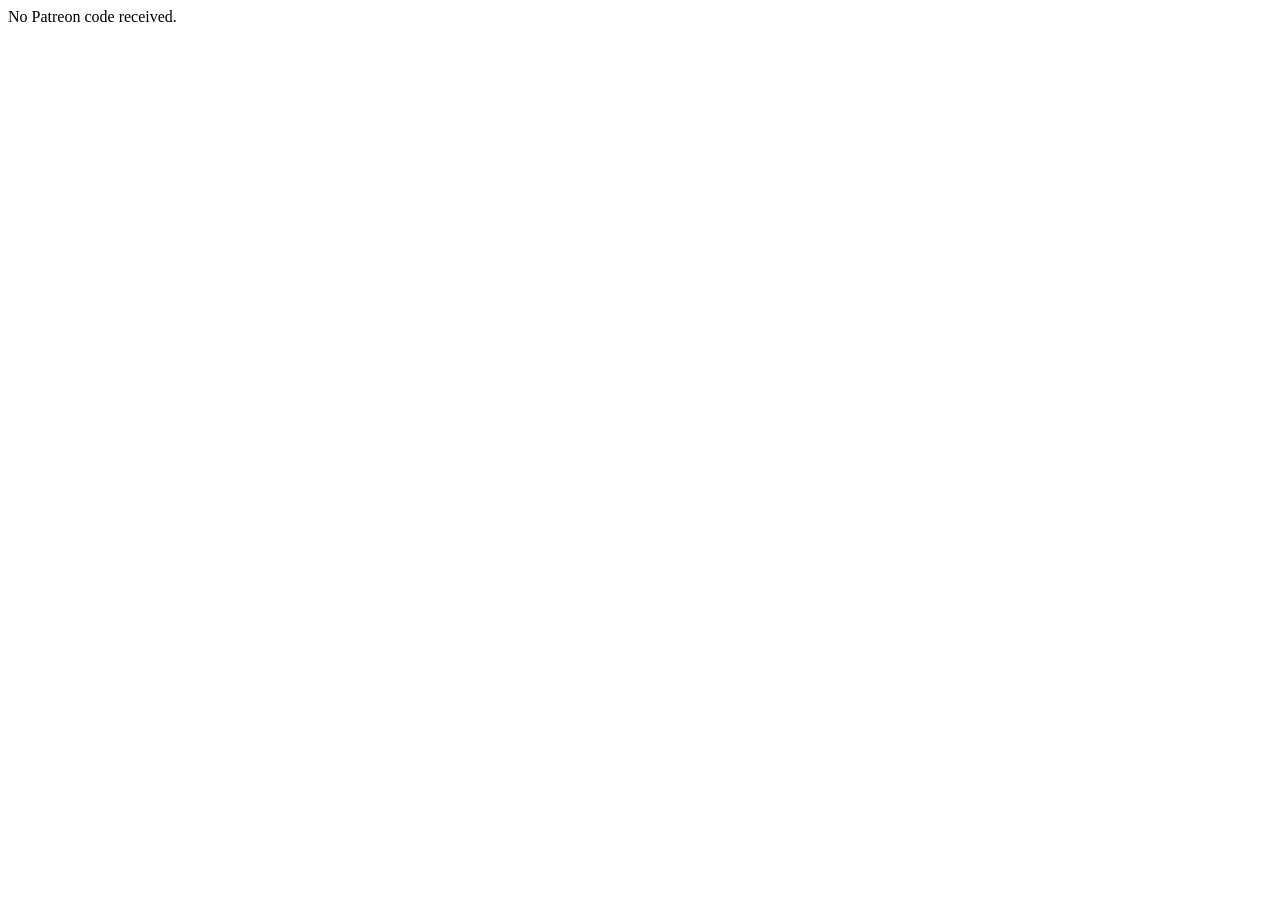
==== index.html @ 253d6fbf "Update index.html" ====
<!DOCTYPE html>
<html>
<head>
  <meta charset="UTF-8">
  <title>Patreon Code</title>
</head>
<body>
  <h2>Patreon Login Successful!</h2>

  <p>Copy the code below and paste it into the app:</p>

  <input type="text" id="patreonCode" style="width: 100%;" readonly>
  <button id="copyButton">Copy to Clipboard</button>

  <script>
    const params = new URLSearchParams(window.location.search);
    const code = params.get("code");

    if (code) {
      const codeInput = document.getElementById("patreonCode");
      codeInput.value = code;

      document.getElementById("copyButton").addEventListener("click", () => {
        navigator.clipboard.writeText(codeInput.value)
          .then(() => alert("Patreon code copied! Paste it in the app."))
          .catch(() => alert("Failed to copy code. Try manually."));
      });

    } else {
      document.body.innerHTML = "No Patreon code received.";
    }
  </script>
</body>
</html>
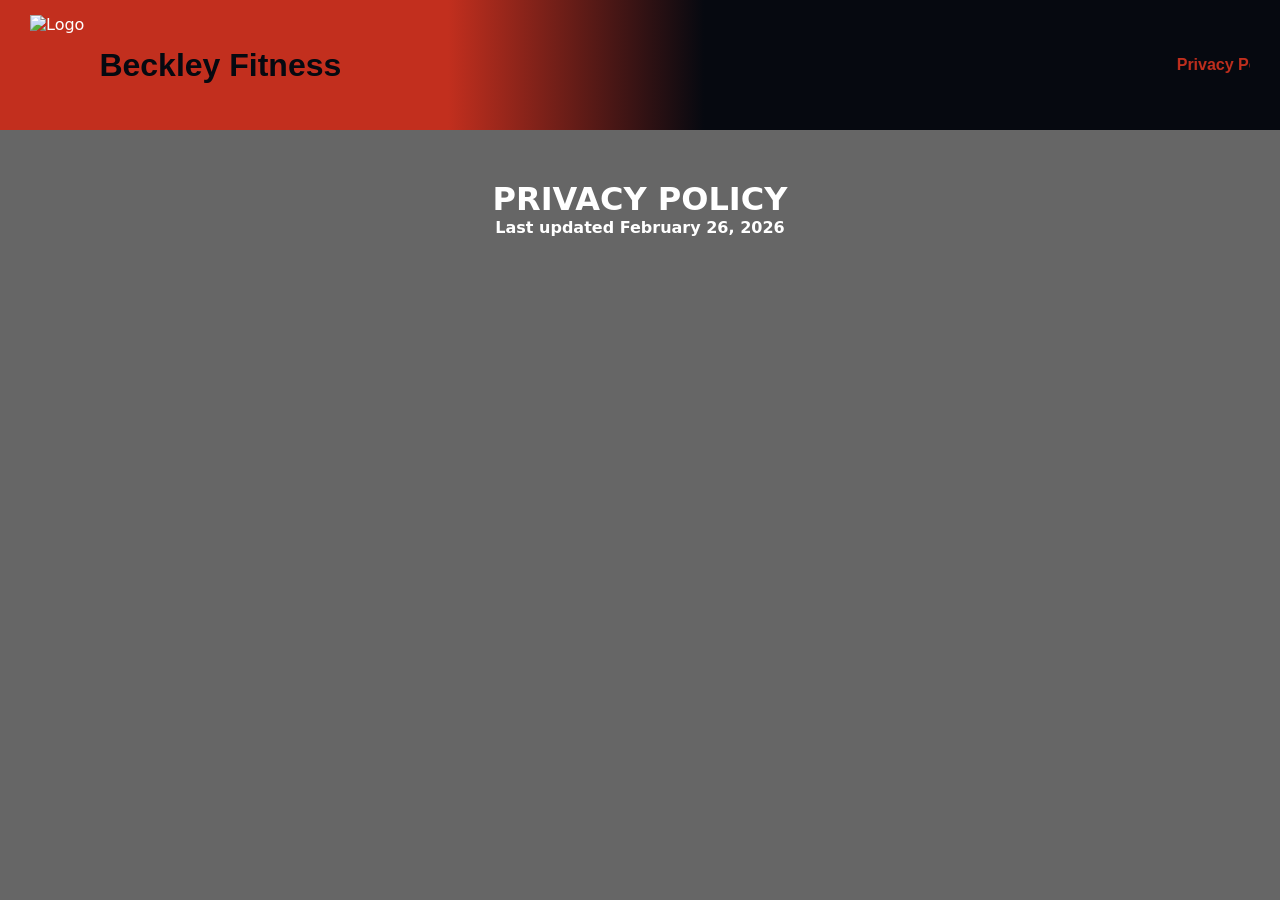
==== commit d72cc7e1: "Create index.html" ====
--- a/index.html
+++ b/index.html
@@ -1,34 +1,119 @@
 <!DOCTYPE html>
-<html>
+<html lang="en">
 <head>
-  <meta charset="UTF-8">
-  <title>Patreon Code</title>
+    <meta charset="UTF-8">
+    <meta name="viewport" content="width=device-width, initial-scale=1.0">
+    <title>Privacy & Safety Policy - Beckley Fitness</title>
+    <link rel="stylesheet" href="../StyleSheets/Styles.css">
 </head>
 <body>
-  <h2>Patreon Login Successful!</h2>
 
-  <p>Copy the code below and paste it into the app:</p>
+    <header class="topbar">
+        <img src="../Images/logo.png" alt="Logo" class="topbar-logo">
+        <div class="title">Beckley Fitness</div>
+        <marquee class="announcements">
+            Privacy Policy and Safety Information
+        </marquee>
+    </header>
 
-  <input type="text" id="patreonCode" style="width: 100%;" readonly>
-  <button id="copyButton">Copy to Clipboard</button>
+    <main class="content">
+        <div class="policy-content" id="policy-content">
+            <style>
+                [data-custom-class='body'], [data-custom-class='body'] * {
+                    background: transparent !important;
+                }
+                [data-custom-class='title'], [data-custom-class='title'] * {
+                    font-family: Arial !important;
+                    font-size: 26px !important;
+                    color: #000000 !important;
+                }
+                [data-custom-class='subtitle'], [data-custom-class='subtitle'] * {
+                    font-family: Arial !important;
+                    color: #595959 !important;
+                    font-size: 14px !important;
+                }
+                [data-custom-class='heading_1'], [data-custom-class='heading_1'] * {
+                    font-family: Arial !important;
+                    font-size: 19px !important;
+                    color: #000000 !important;
+                }
+                [data-custom-class='heading_2'], [data-custom-class='heading_2'] * {
+                    font-family: Arial !important;
+                    font-size: 17px !important;
+                    color: #000000 !important;
+                }
+                [data-custom-class='body_text'], [data-custom-class='body_text'] * {
+                    color: #595959 !important;
+                    font-size: 14px !important;
+                    font-family: Arial !important;
+                }
+                [data-custom-class='link'], [data-custom-class='link'] * {
+                    color: #3030F1 !important;
+                    font-size: 14px !important;
+                    font-family: Arial !important;
+                    word-break: break-word !important;
+                }
+            </style>
 
-  <script>
-    const params = new URLSearchParams(window.location.search);
-    const code = params.get("code");
+            <span style="display: block;margin: 0 auto 3.125rem;width: 11.125rem;height: 2.375rem;background: url(data:image/svg+xml;base64,...) center no-repeat;"></span>
 
-    if (code) {
-      const codeInput = document.getElementById("patreonCode");
-      codeInput.value = code;
+            <div data-custom-class="body">
+                <div>
+                    <strong>
+                        <span style="font-size: 26px;">
+                            <span data-custom-class="title">
+                                <bdt class="block-component"></bdt>
+                                <bdt class="question"><h1>PRIVACY POLICY</h1></bdt>
+                                <bdt class="statement-end-if-in-editor"></bdt>
+                            </span>
+                        </span>
+                    </strong>
+                </div>
 
-      document.getElementById("copyButton").addEventListener("click", () => {
-        navigator.clipboard.writeText(codeInput.value)
-          .then(() => alert("Patreon code copied! Paste it in the app."))
-          .catch(() => alert("Failed to copy code. Try manually."));
-      });
+                <div>
+                    <span style="color: rgb(127, 127, 127);">
+                        <strong>
+                            <span style="font-size: 15px;">
+                                <span data-custom-class="subtitle">
+                                    Last updated <bdt class="question">February 26, 2026</bdt>
+                                </span>
+                            </span>
+                        </strong>
+                    </span>
+                </div>
+            </div>
+        </div>
+    </main>
 
-    } else {
-      document.body.innerHTML = "No Patreon code received.";
-    }
-  </script>
+    <script>
+        const policy = document.getElementById("policy-content");
+
+        if (policy) {
+
+            policy.querySelectorAll("style").forEach(el => el.remove());
+
+            policy.querySelectorAll("span").forEach(el => {
+                const bg = el.getAttribute("style") || "";
+                if (bg.includes("data:image/svg+xml;base64")) {
+                    el.remove();
+                }
+            });
+
+            // Remove all <bdt> tags but keep their contents
+            policy.querySelectorAll("bdt").forEach(el => {
+                el.replaceWith(...el.childNodes);
+            });
+
+            policy.querySelectorAll("[style]").forEach(el => {
+                el.removeAttribute("style");
+            });
+            policy.querySelectorAll("div, span, p, strong, em").forEach(el => {
+                if (!el.textContent.trim() && el.children.length === 0) {
+                    el.remove();
+                }
+            });
+        }
+    </script>
+
 </body>
 </html>
--- a/StyleSheets/Styles.css
+++ b/StyleSheets/Styles.css
@@ -0,0 +1,340 @@
+* {
+  margin: 0;
+  padding: 0;
+  box-sizing: border-box;
+}
+@import url('https://fonts.googleapis.com/css2?family=Oswald:wght@700;900&family=Roboto:wght@400;500;700&display=swap');
+
+body {
+  font-family: 'Roboto', system-ui, sans-serif; 
+  position: relative; 
+  min-height: 100vh;
+  color: #fff;
+  display: flex;
+  flex-direction: column;
+  margin: 0;
+  padding: 0;
+}
+body::before {
+  content: "";
+  position: fixed;
+  top: 0;
+  left: 0;
+  width: 100%;
+  height: 100%;
+  background: url('../Images/gym3.png') no-repeat center center fixed;
+  background-size: cover;
+  z-index: -2;
+}
+body::after {
+  content: "";
+  position: fixed;
+  top: 0;
+  left: 0;
+  width: 100%;
+  height: 100%;
+  background: rgba(0,0,0,0.6); 
+  z-index: -1; 
+}
+
+.topbar {
+  display: flex;
+  justify-content: space-between;
+  align-items: center;
+  padding: 15px 30px;
+  background: linear-gradient(to right, #c22f1e 35%, #060910 55%);
+}
+.topbar-logo {
+  height: 100px;
+  width: auto;
+  margin-right: 15px;
+}
+.topbar .title {
+  font-family: 'Oswald', sans-serif; 
+  font-size: 2rem;
+  font-weight: 900;
+  color: #060910;
+}
+.topbar .announcements {
+  flex: 1;
+  margin-left: 40px;
+  font-weight: 700;
+  color: #c22f1e;
+  font-family: 'Roboto', sans-serif;
+}
+
+.navbar {
+  display: flex;
+  justify-content: center;
+  background: #c22f1e;
+}
+.navbar a {
+  padding: 15px 25px;
+  color: #fff;
+  text-decoration: none;
+  font-weight: 700;
+  font-family: 'Oswald', sans-serif;
+  transition: background 0.2s, color 0.2s;
+}
+.navbar a:hover {
+  background: #e15e32;
+}
+.navbar a.active {
+  background: #e15e32;
+}
+
+.content {
+  flex: 1;
+  max-width: 1400px;
+  margin: 30px auto;
+  padding: 20px;
+  padding-bottom: 120px; 
+  text-align: center;
+}
+.content h2 {
+  margin-bottom: 25px;
+  font-size: 2.2rem;
+  color: #e15e32;
+  font-family: 'Oswald', sans-serif; 
+}
+
+.location-header {
+  text-align: center;
+  font-size: 3rem;
+  font-weight: 900;
+  margin-top: 40px;
+  margin-bottom: 15px;
+  color: #e15e32;
+  font-family: 'Oswald', sans-serif; 
+}
+.locations {
+  display: flex;
+  justify-content: center;
+  gap: 30px;
+  flex-wrap: wrap;
+}
+.location-wrapper {
+  flex: 1 1 45%;
+  max-width: 600px;
+}
+.location-card {
+  position: relative;
+  background: #c22f1e;
+  border-radius: 15px;
+  overflow: hidden;
+  box-shadow: 0 4px 20px rgba(0,0,0,0.4);
+  transition: transform 0.2s, background 0.2s;
+}
+.location-card:hover {
+  transform: translateY(-5px);
+  background: #a72719;
+}
+.location-card img {
+  width: 100%;
+  height: 350px;
+  object-fit: cover;
+  display: block;
+}
+.location-card .button {
+  position: absolute;
+  top: 15px;
+  left: 15px;
+  padding: 8px 15px;
+  background: #e15e32;
+  color: #fff;
+  border-radius: 6px;
+  text-decoration: none;
+  font-weight: 700;
+  font-size: 0.9rem;
+  font-family: 'Oswald', sans-serif; /* button font matches header */
+  transition: background 0.2s;
+}
+.location-card .button:hover {
+  background: #972417;
+}
+.location-card .location-address {
+  font-size: 0.95rem;
+  margin: 10px 0 15px 0;
+  color: #fff;
+  text-align: center;
+  font-family: 'Roboto', sans-serif;
+}
+
+.chatbar {
+  position: fixed;
+  bottom: 0;
+  width: 100%;
+  display: flex;
+  justify-content: center;
+  padding: 12px 30px;
+  background: #1d3049;
+  border-top: 2px solid #e15e32;
+  z-index: 50;
+}
+.chatbar input {
+  flex: 1;
+  padding: 10px 15px;
+  border: none;
+  border-radius: 5px 0 0 5px;
+  font-size: 1rem;
+  font-family: 'Roboto', sans-serif;
+}
+.chatbar button {
+  padding: 10px 18px;
+  border: none;
+  background: #e15e32;
+  color: white;
+  font-weight: bold;
+  border-radius: 0 5px 5px 0;
+  cursor: pointer;
+  font-family: 'Oswald', sans-serif;
+  transition: background 0.2s;
+}
+.chatbar button:hover {
+  background: #b94e36;
+}
+
+.modal {
+  display: none;
+  position: fixed;
+  z-index: 100;
+  left: 0;
+  top: 0;
+  width: 100%;
+  height: 100%;
+  overflow: auto;
+  background-color: rgba(0,0,0,0.8);
+}
+.modal-content {
+  background-color: #060910;
+  margin: 10% auto;
+  padding: 20px;
+  border-radius: 15px;
+  width: 80%;
+  max-width: 700px;
+  color: #fff;
+}
+.modal-content h3 {
+  color: #e15e32;
+  font-family: 'Oswald', sans-serif;
+}
+
+.close {
+  color: #ff0000;
+  float: right;
+  font-size: 1.5rem;
+  cursor: pointer;
+}
+
+.locations-strip {
+  background-color: #0a0a0a;
+  padding: 10px 200px 20px 200px; 
+  margin-top: -10px; 
+}
+
+.contact-box {
+  max-width: 800px;
+  margin: 40px auto;
+  padding: 30px 40px;
+  background-color: rgba(10,10,10,0.9);
+  border-radius: 15px;
+  box-shadow: 0 4px 20px rgba(0,0,0,0.5);
+  text-align: left;
+  font-family: 'Roboto', sans-serif;
+  color: #fff;
+}
+.contact-box h2 {
+  font-family: 'Oswald', sans-serif;
+  font-size: 2rem;
+  margin-bottom: 25px;
+  color: #e15e32;
+  text-align: center;
+}
+.contact-box .form-group {
+  display: flex;
+  flex-direction: column;
+  margin-bottom: 15px;
+}
+.contact-box label {
+  font-weight: 700;
+  margin-bottom: 5px;
+  font-family: 'Oswald', sans-serif;
+}
+.contact-box .required {
+  color: #e03333;
+}
+.contact-box input {
+  padding: 10px 15px;
+  border: none;
+  border-radius: 6px;
+  font-size: 1rem;
+  font-family: 'Roboto', sans-serif;
+  background-color: #1d3049;
+  color: #fff;
+}
+.contact-box input:focus {
+  outline: 2px solid #e15e32;
+}
+.contact-box button {
+  margin-top: 10px;
+  padding: 12px 25px;
+  background-color: #e15e32;
+  color: #fff;
+  font-family: 'Oswald', sans-serif;
+  font-weight: 700;
+  border: none;
+  border-radius: 8px;
+  cursor: pointer;
+  transition: background 0.2s;
+}
+.contact-box button:hover {
+  background-color: #b94e36;
+}
+.policy-box {
+  max-width: 950px;
+  margin: 20px auto;
+  padding: 35px 45px;
+  background-color: rgba(10, 10, 10, 0.9);
+  border-radius: 15px;
+  box-shadow: 0 4px 20px rgba(0,0,0,0.5);
+  text-align: left;
+  font-family: 'Roboto', sans-serif;
+  color: #fff;
+}
+
+.policy-box h1 {
+  font-family: 'Oswald', sans-serif;
+  font-size: 2.5rem;
+  margin-bottom: 10px;
+  color: #e15e32;
+  text-align: center;
+}
+
+.policy-box h2 {
+  font-family: 'Oswald', sans-serif;
+  font-size: 1.6rem;
+  margin-top: 28px;
+  margin-bottom: 12px;
+  color: #e15e32;
+}
+
+.policy-box p {
+  font-size: 1rem;
+  line-height: 1.7;
+  margin-bottom: 14px;
+}
+
+.policy-box ul {
+  margin: 10px 0 20px 25px;
+}
+
+.policy-box li {
+  margin-bottom: 10px;
+  line-height: 1.6;
+}
+
+.effective-date {
+  text-align: center;
+  margin-bottom: 25px;
+  color: #ddd;
+}
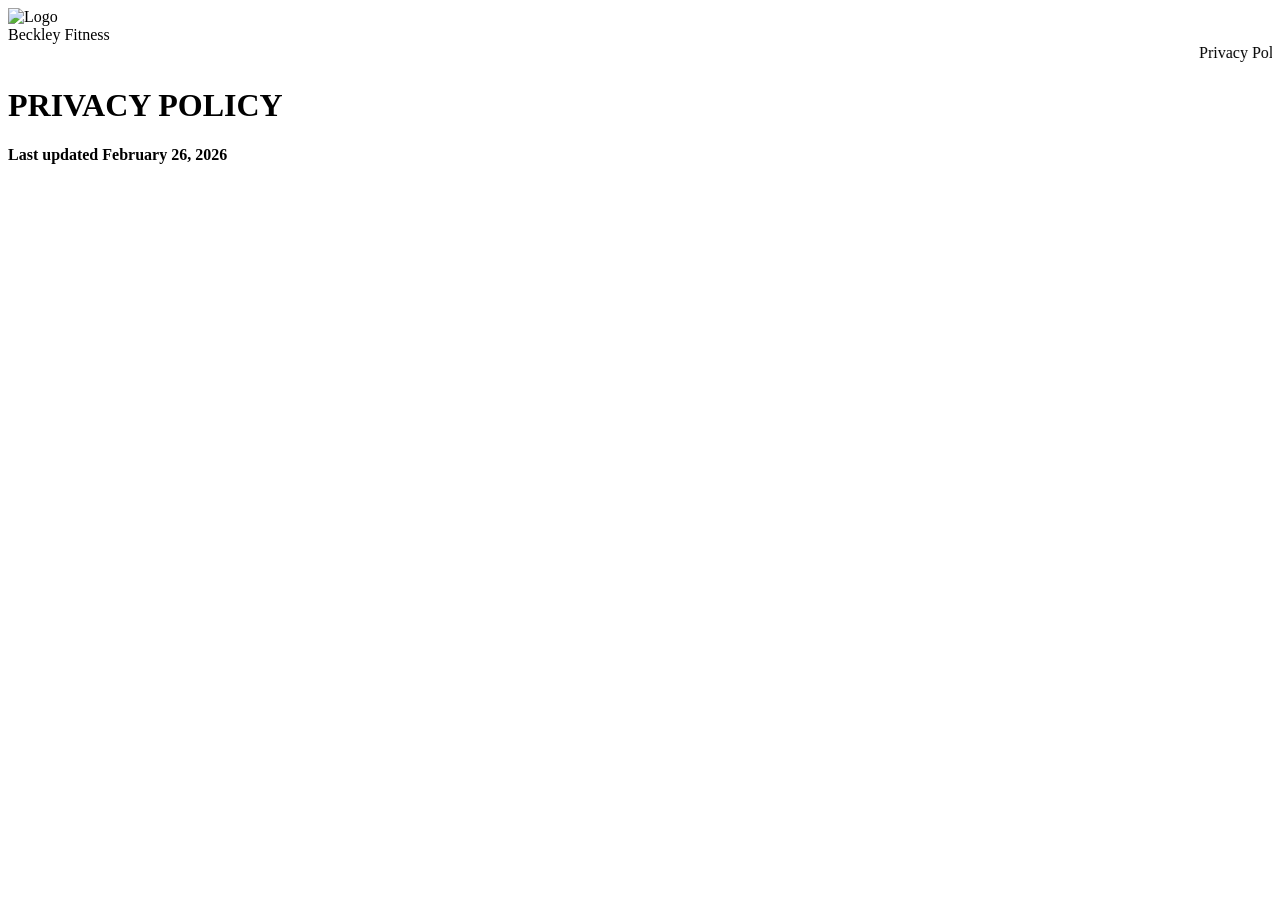
==== commit 3ccd9e3e: "Update index.html" ====
--- a/index.html
+++ b/index.html
@@ -4,7 +4,7 @@
     <meta charset="UTF-8">
     <meta name="viewport" content="width=device-width, initial-scale=1.0">
     <title>Privacy & Safety Policy - Beckley Fitness</title>
-    <link rel="stylesheet" href="../StyleSheets/Styles.css">
+    <link rel="stylesheet" href="..Styles.css">
 </head>
 <body>
 
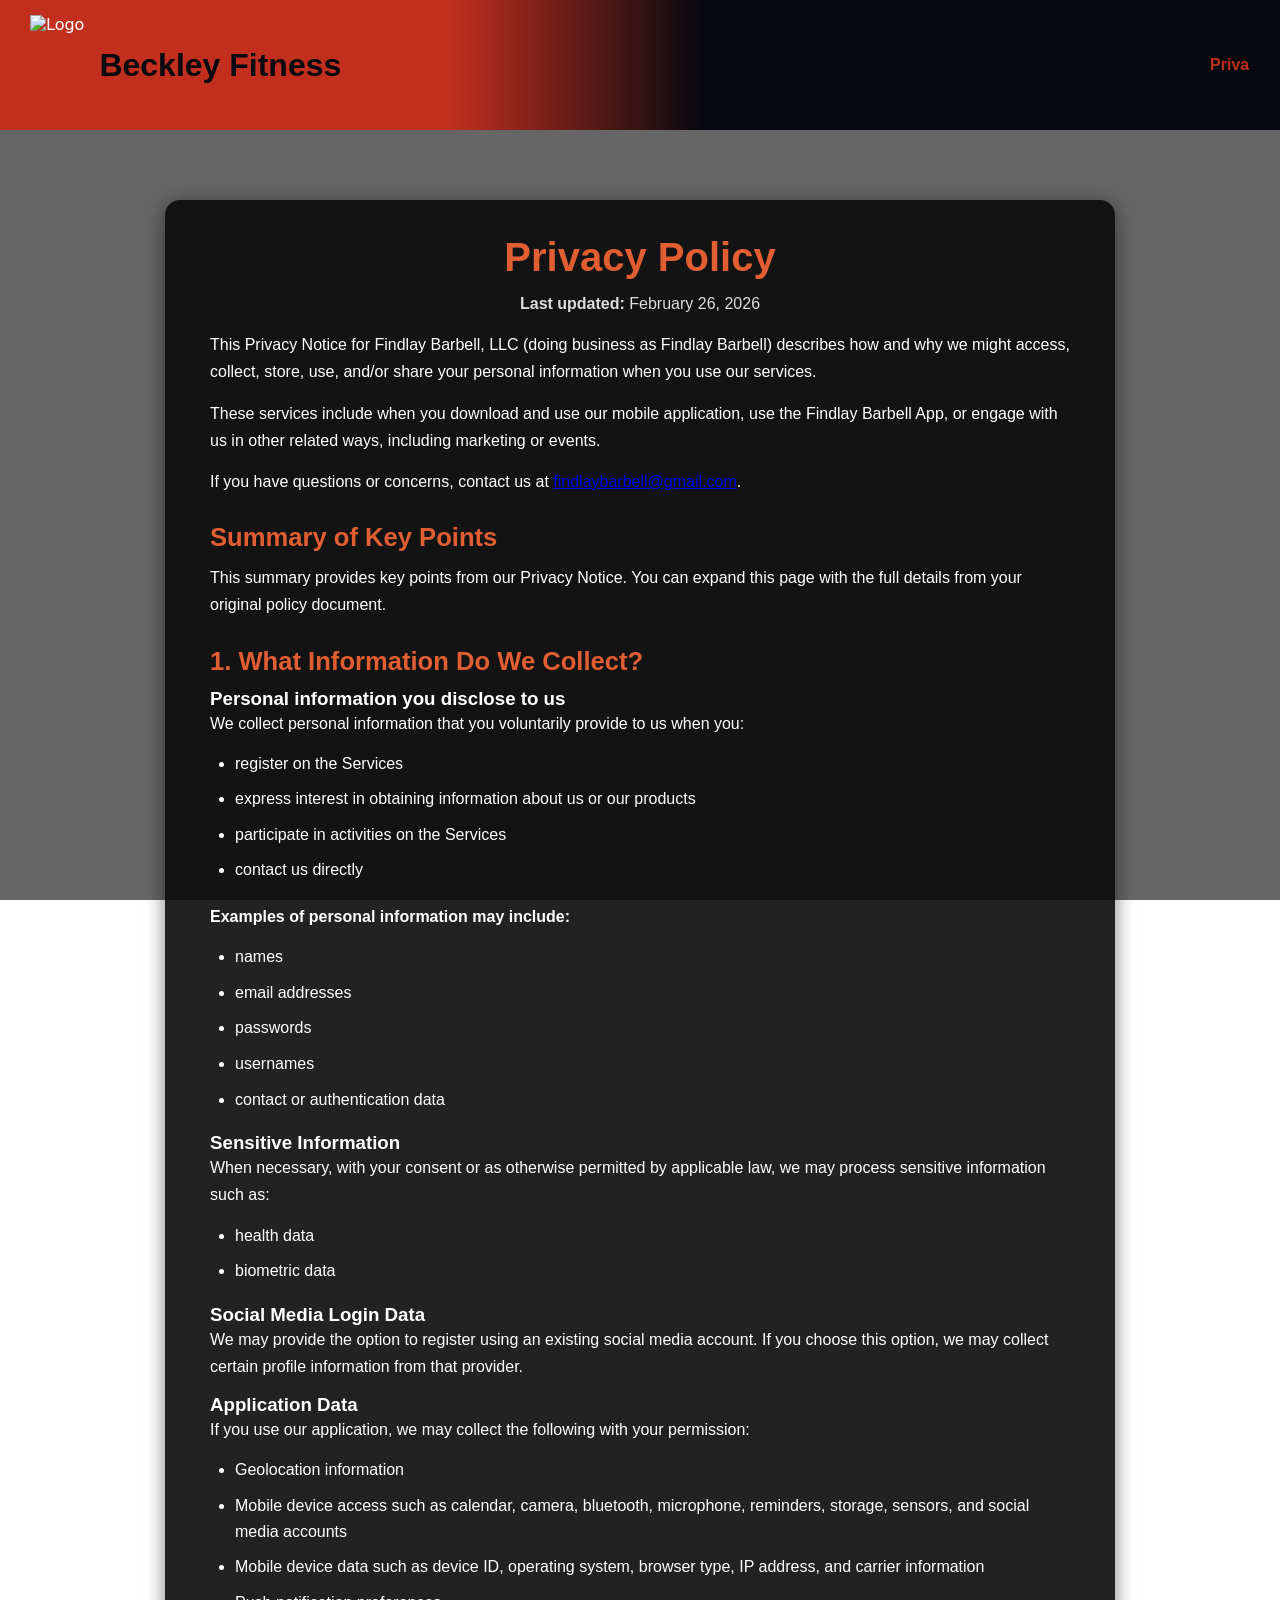
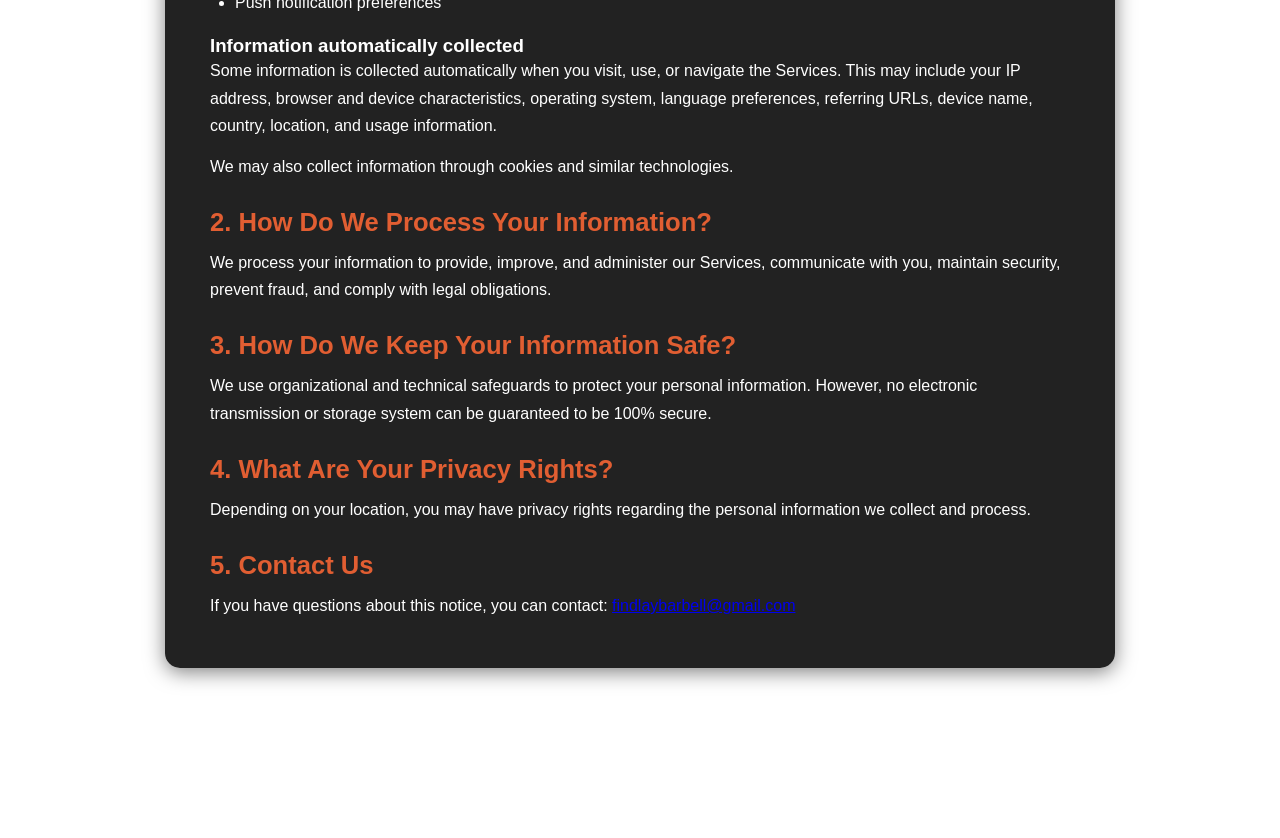
==== commit 9a96b83f: "dddd" ====
--- a/index.html
+++ b/index.html
@@ -3,8 +3,8 @@
 <head>
     <meta charset="UTF-8">
     <meta name="viewport" content="width=device-width, initial-scale=1.0">
-    <title>Privacy & Safety Policy - Beckley Fitness</title>
-    <link rel="stylesheet" href="..Styles.css">
+    <title>Privacy Policy - Beckley Fitness</title>
+    <link rel="stylesheet" href="../StyleSheets/Styles.css">
 </head>
 <body>
 
@@ -17,103 +17,114 @@
     </header>
 
     <main class="content">
-        <div class="policy-content" id="policy-content">
-            <style>
-                [data-custom-class='body'], [data-custom-class='body'] * {
-                    background: transparent !important;
-                }
-                [data-custom-class='title'], [data-custom-class='title'] * {
-                    font-family: Arial !important;
-                    font-size: 26px !important;
-                    color: #000000 !important;
-                }
-                [data-custom-class='subtitle'], [data-custom-class='subtitle'] * {
-                    font-family: Arial !important;
-                    color: #595959 !important;
-                    font-size: 14px !important;
-                }
-                [data-custom-class='heading_1'], [data-custom-class='heading_1'] * {
-                    font-family: Arial !important;
-                    font-size: 19px !important;
-                    color: #000000 !important;
-                }
-                [data-custom-class='heading_2'], [data-custom-class='heading_2'] * {
-                    font-family: Arial !important;
-                    font-size: 17px !important;
-                    color: #000000 !important;
-                }
-                [data-custom-class='body_text'], [data-custom-class='body_text'] * {
-                    color: #595959 !important;
-                    font-size: 14px !important;
-                    font-family: Arial !important;
-                }
-                [data-custom-class='link'], [data-custom-class='link'] * {
-                    color: #3030F1 !important;
-                    font-size: 14px !important;
-                    font-family: Arial !important;
-                    word-break: break-word !important;
-                }
-            </style>
+        <div class="policy-box">
+            <h1>Privacy Policy</h1>
+            <p class="effective-date"><strong>Last updated:</strong> February 26, 2026</p>
 
-            <span style="display: block;margin: 0 auto 3.125rem;width: 11.125rem;height: 2.375rem;background: url(data:image/svg+xml;base64,...) center no-repeat;"></span>
+            <p>
+                This Privacy Notice for Findlay Barbell, LLC (doing business as Findlay Barbell)
+                describes how and why we might access, collect, store, use, and/or share your
+                personal information when you use our services.
+            </p>
 
-            <div data-custom-class="body">
-                <div>
-                    <strong>
-                        <span style="font-size: 26px;">
-                            <span data-custom-class="title">
-                                <bdt class="block-component"></bdt>
-                                <bdt class="question"><h1>PRIVACY POLICY</h1></bdt>
-                                <bdt class="statement-end-if-in-editor"></bdt>
-                            </span>
-                        </span>
-                    </strong>
-                </div>
+            <p>
+                These services include when you download and use our mobile application,
+                use the Findlay Barbell App, or engage with us in other related ways,
+                including marketing or events.
+            </p>
 
-                <div>
-                    <span style="color: rgb(127, 127, 127);">
-                        <strong>
-                            <span style="font-size: 15px;">
-                                <span data-custom-class="subtitle">
-                                    Last updated <bdt class="question">February 26, 2026</bdt>
-                                </span>
-                            </span>
-                        </strong>
-                    </span>
-                </div>
-            </div>
+            <p>
+                If you have questions or concerns, contact us at
+                <a href="mailto:findlaybarbell@gmail.com">findlaybarbell@gmail.com</a>.
+            </p>
+
+            <h2>Summary of Key Points</h2>
+            <p>
+                This summary provides key points from our Privacy Notice. You can expand this page
+                with the full details from your original policy document.
+            </p>
+
+            <h2>1. What Information Do We Collect?</h2>
+            <h3>Personal information you disclose to us</h3>
+            <p>We collect personal information that you voluntarily provide to us when you:</p>
+            <ul>
+                <li>register on the Services</li>
+                <li>express interest in obtaining information about us or our products</li>
+                <li>participate in activities on the Services</li>
+                <li>contact us directly</li>
+            </ul>
+
+            <p><strong>Examples of personal information may include:</strong></p>
+            <ul>
+                <li>names</li>
+                <li>email addresses</li>
+                <li>passwords</li>
+                <li>usernames</li>
+                <li>contact or authentication data</li>
+            </ul>
+
+            <h3>Sensitive Information</h3>
+            <p>
+                When necessary, with your consent or as otherwise permitted by applicable law,
+                we may process sensitive information such as:
+            </p>
+            <ul>
+                <li>health data</li>
+                <li>biometric data</li>
+            </ul>
+
+            <h3>Social Media Login Data</h3>
+            <p>
+                We may provide the option to register using an existing social media account.
+                If you choose this option, we may collect certain profile information from
+                that provider.
+            </p>
+
+            <h3>Application Data</h3>
+            <p>If you use our application, we may collect the following with your permission:</p>
+            <ul>
+                <li>Geolocation information</li>
+                <li>Mobile device access such as calendar, camera, bluetooth, microphone, reminders, storage, sensors, and social media accounts</li>
+                <li>Mobile device data such as device ID, operating system, browser type, IP address, and carrier information</li>
+                <li>Push notification preferences</li>
+            </ul>
+
+            <h3>Information automatically collected</h3>
+            <p>
+                Some information is collected automatically when you visit, use, or navigate the Services.
+                This may include your IP address, browser and device characteristics, operating system,
+                language preferences, referring URLs, device name, country, location, and usage information.
+            </p>
+
+            <p>
+                We may also collect information through cookies and similar technologies.
+            </p>
+
+            <h2>2. How Do We Process Your Information?</h2>
+            <p>
+                We process your information to provide, improve, and administer our Services,
+                communicate with you, maintain security, prevent fraud, and comply with legal obligations.
+            </p>
+
+            <h2>3. How Do We Keep Your Information Safe?</h2>
+            <p>
+                We use organizational and technical safeguards to protect your personal information.
+                However, no electronic transmission or storage system can be guaranteed to be 100% secure.
+            </p>
+
+            <h2>4. What Are Your Privacy Rights?</h2>
+            <p>
+                Depending on your location, you may have privacy rights regarding the personal
+                information we collect and process.
+            </p>
+
+            <h2>5. Contact Us</h2>
+            <p>
+                If you have questions about this notice, you can contact:
+                <a href="mailto:findlaybarbell@gmail.com">findlaybarbell@gmail.com</a>
+            </p>
         </div>
     </main>
 
-    <script>
-        const policy = document.getElementById("policy-content");
-
-        if (policy) {
-
-            policy.querySelectorAll("style").forEach(el => el.remove());
-
-            policy.querySelectorAll("span").forEach(el => {
-                const bg = el.getAttribute("style") || "";
-                if (bg.includes("data:image/svg+xml;base64")) {
-                    el.remove();
-                }
-            });
-
-            // Remove all <bdt> tags but keep their contents
-            policy.querySelectorAll("bdt").forEach(el => {
-                el.replaceWith(...el.childNodes);
-            });
-
-            policy.querySelectorAll("[style]").forEach(el => {
-                el.removeAttribute("style");
-            });
-            policy.querySelectorAll("div, span, p, strong, em").forEach(el => {
-                if (!el.textContent.trim() && el.children.length === 0) {
-                    el.remove();
-                }
-            });
-        }
-    </script>
-
 </body>
-</html>
+</html>
--- a/StyleSheets/Styles.css
+++ b/StyleSheets/Styles.css
@@ -0,0 +1,340 @@
+* {
+  margin: 0;
+  padding: 0;
+  box-sizing: border-box;
+}
+@import url('https://fonts.googleapis.com/css2?family=Oswald:wght@700;900&family=Roboto:wght@400;500;700&display=swap');
+
+body {
+  font-family: 'Roboto', system-ui, sans-serif; 
+  position: relative; 
+  min-height: 100vh;
+  color: #fff;
+  display: flex;
+  flex-direction: column;
+  margin: 0;
+  padding: 0;
+}
+body::before {
+  content: "";
+  position: fixed;
+  top: 0;
+  left: 0;
+  width: 100%;
+  height: 100%;
+  background: url('../Images/gym3.png') no-repeat center center fixed;
+  background-size: cover;
+  z-index: -2;
+}
+body::after {
+  content: "";
+  position: fixed;
+  top: 0;
+  left: 0;
+  width: 100%;
+  height: 100%;
+  background: rgba(0,0,0,0.6); 
+  z-index: -1; 
+}
+
+.topbar {
+  display: flex;
+  justify-content: space-between;
+  align-items: center;
+  padding: 15px 30px;
+  background: linear-gradient(to right, #c22f1e 35%, #060910 55%);
+}
+.topbar-logo {
+  height: 100px;
+  width: auto;
+  margin-right: 15px;
+}
+.topbar .title {
+  font-family: 'Oswald', sans-serif; 
+  font-size: 2rem;
+  font-weight: 900;
+  color: #060910;
+}
+.topbar .announcements {
+  flex: 1;
+  margin-left: 40px;
+  font-weight: 700;
+  color: #c22f1e;
+  font-family: 'Roboto', sans-serif;
+}
+
+.navbar {
+  display: flex;
+  justify-content: center;
+  background: #c22f1e;
+}
+.navbar a {
+  padding: 15px 25px;
+  color: #fff;
+  text-decoration: none;
+  font-weight: 700;
+  font-family: 'Oswald', sans-serif;
+  transition: background 0.2s, color 0.2s;
+}
+.navbar a:hover {
+  background: #e15e32;
+}
+.navbar a.active {
+  background: #e15e32;
+}
+
+.content {
+  flex: 1;
+  max-width: 1400px;
+  margin: 30px auto;
+  padding: 20px;
+  padding-bottom: 120px; 
+  text-align: center;
+}
+.content h2 {
+  margin-bottom: 25px;
+  font-size: 2.2rem;
+  color: #e15e32;
+  font-family: 'Oswald', sans-serif; 
+}
+
+.location-header {
+  text-align: center;
+  font-size: 3rem;
+  font-weight: 900;
+  margin-top: 40px;
+  margin-bottom: 15px;
+  color: #e15e32;
+  font-family: 'Oswald', sans-serif; 
+}
+.locations {
+  display: flex;
+  justify-content: center;
+  gap: 30px;
+  flex-wrap: wrap;
+}
+.location-wrapper {
+  flex: 1 1 45%;
+  max-width: 600px;
+}
+.location-card {
+  position: relative;
+  background: #c22f1e;
+  border-radius: 15px;
+  overflow: hidden;
+  box-shadow: 0 4px 20px rgba(0,0,0,0.4);
+  transition: transform 0.2s, background 0.2s;
+}
+.location-card:hover {
+  transform: translateY(-5px);
+  background: #a72719;
+}
+.location-card img {
+  width: 100%;
+  height: 350px;
+  object-fit: cover;
+  display: block;
+}
+.location-card .button {
+  position: absolute;
+  top: 15px;
+  left: 15px;
+  padding: 8px 15px;
+  background: #e15e32;
+  color: #fff;
+  border-radius: 6px;
+  text-decoration: none;
+  font-weight: 700;
+  font-size: 0.9rem;
+  font-family: 'Oswald', sans-serif; /* button font matches header */
+  transition: background 0.2s;
+}
+.location-card .button:hover {
+  background: #972417;
+}
+.location-card .location-address {
+  font-size: 0.95rem;
+  margin: 10px 0 15px 0;
+  color: #fff;
+  text-align: center;
+  font-family: 'Roboto', sans-serif;
+}
+
+.chatbar {
+  position: fixed;
+  bottom: 0;
+  width: 100%;
+  display: flex;
+  justify-content: center;
+  padding: 12px 30px;
+  background: #1d3049;
+  border-top: 2px solid #e15e32;
+  z-index: 50;
+}
+.chatbar input {
+  flex: 1;
+  padding: 10px 15px;
+  border: none;
+  border-radius: 5px 0 0 5px;
+  font-size: 1rem;
+  font-family: 'Roboto', sans-serif;
+}
+.chatbar button {
+  padding: 10px 18px;
+  border: none;
+  background: #e15e32;
+  color: white;
+  font-weight: bold;
+  border-radius: 0 5px 5px 0;
+  cursor: pointer;
+  font-family: 'Oswald', sans-serif;
+  transition: background 0.2s;
+}
+.chatbar button:hover {
+  background: #b94e36;
+}
+
+.modal {
+  display: none;
+  position: fixed;
+  z-index: 100;
+  left: 0;
+  top: 0;
+  width: 100%;
+  height: 100%;
+  overflow: auto;
+  background-color: rgba(0,0,0,0.8);
+}
+.modal-content {
+  background-color: #060910;
+  margin: 10% auto;
+  padding: 20px;
+  border-radius: 15px;
+  width: 80%;
+  max-width: 700px;
+  color: #fff;
+}
+.modal-content h3 {
+  color: #e15e32;
+  font-family: 'Oswald', sans-serif;
+}
+
+.close {
+  color: #ff0000;
+  float: right;
+  font-size: 1.5rem;
+  cursor: pointer;
+}
+
+.locations-strip {
+  background-color: #0a0a0a;
+  padding: 10px 200px 20px 200px; 
+  margin-top: -10px; 
+}
+
+.contact-box {
+  max-width: 800px;
+  margin: 40px auto;
+  padding: 30px 40px;
+  background-color: rgba(10,10,10,0.9);
+  border-radius: 15px;
+  box-shadow: 0 4px 20px rgba(0,0,0,0.5);
+  text-align: left;
+  font-family: 'Roboto', sans-serif;
+  color: #fff;
+}
+.contact-box h2 {
+  font-family: 'Oswald', sans-serif;
+  font-size: 2rem;
+  margin-bottom: 25px;
+  color: #e15e32;
+  text-align: center;
+}
+.contact-box .form-group {
+  display: flex;
+  flex-direction: column;
+  margin-bottom: 15px;
+}
+.contact-box label {
+  font-weight: 700;
+  margin-bottom: 5px;
+  font-family: 'Oswald', sans-serif;
+}
+.contact-box .required {
+  color: #e03333;
+}
+.contact-box input {
+  padding: 10px 15px;
+  border: none;
+  border-radius: 6px;
+  font-size: 1rem;
+  font-family: 'Roboto', sans-serif;
+  background-color: #1d3049;
+  color: #fff;
+}
+.contact-box input:focus {
+  outline: 2px solid #e15e32;
+}
+.contact-box button {
+  margin-top: 10px;
+  padding: 12px 25px;
+  background-color: #e15e32;
+  color: #fff;
+  font-family: 'Oswald', sans-serif;
+  font-weight: 700;
+  border: none;
+  border-radius: 8px;
+  cursor: pointer;
+  transition: background 0.2s;
+}
+.contact-box button:hover {
+  background-color: #b94e36;
+}
+.policy-box {
+  max-width: 950px;
+  margin: 20px auto;
+  padding: 35px 45px;
+  background-color: rgba(10, 10, 10, 0.9);
+  border-radius: 15px;
+  box-shadow: 0 4px 20px rgba(0,0,0,0.5);
+  text-align: left;
+  font-family: 'Roboto', sans-serif;
+  color: #fff;
+}
+
+.policy-box h1 {
+  font-family: 'Oswald', sans-serif;
+  font-size: 2.5rem;
+  margin-bottom: 10px;
+  color: #e15e32;
+  text-align: center;
+}
+
+.policy-box h2 {
+  font-family: 'Oswald', sans-serif;
+  font-size: 1.6rem;
+  margin-top: 28px;
+  margin-bottom: 12px;
+  color: #e15e32;
+}
+
+.policy-box p {
+  font-size: 1rem;
+  line-height: 1.7;
+  margin-bottom: 14px;
+}
+
+.policy-box ul {
+  margin: 10px 0 20px 25px;
+}
+
+.policy-box li {
+  margin-bottom: 10px;
+  line-height: 1.6;
+}
+
+.effective-date {
+  text-align: center;
+  margin-bottom: 25px;
+  color: #ddd;
+}
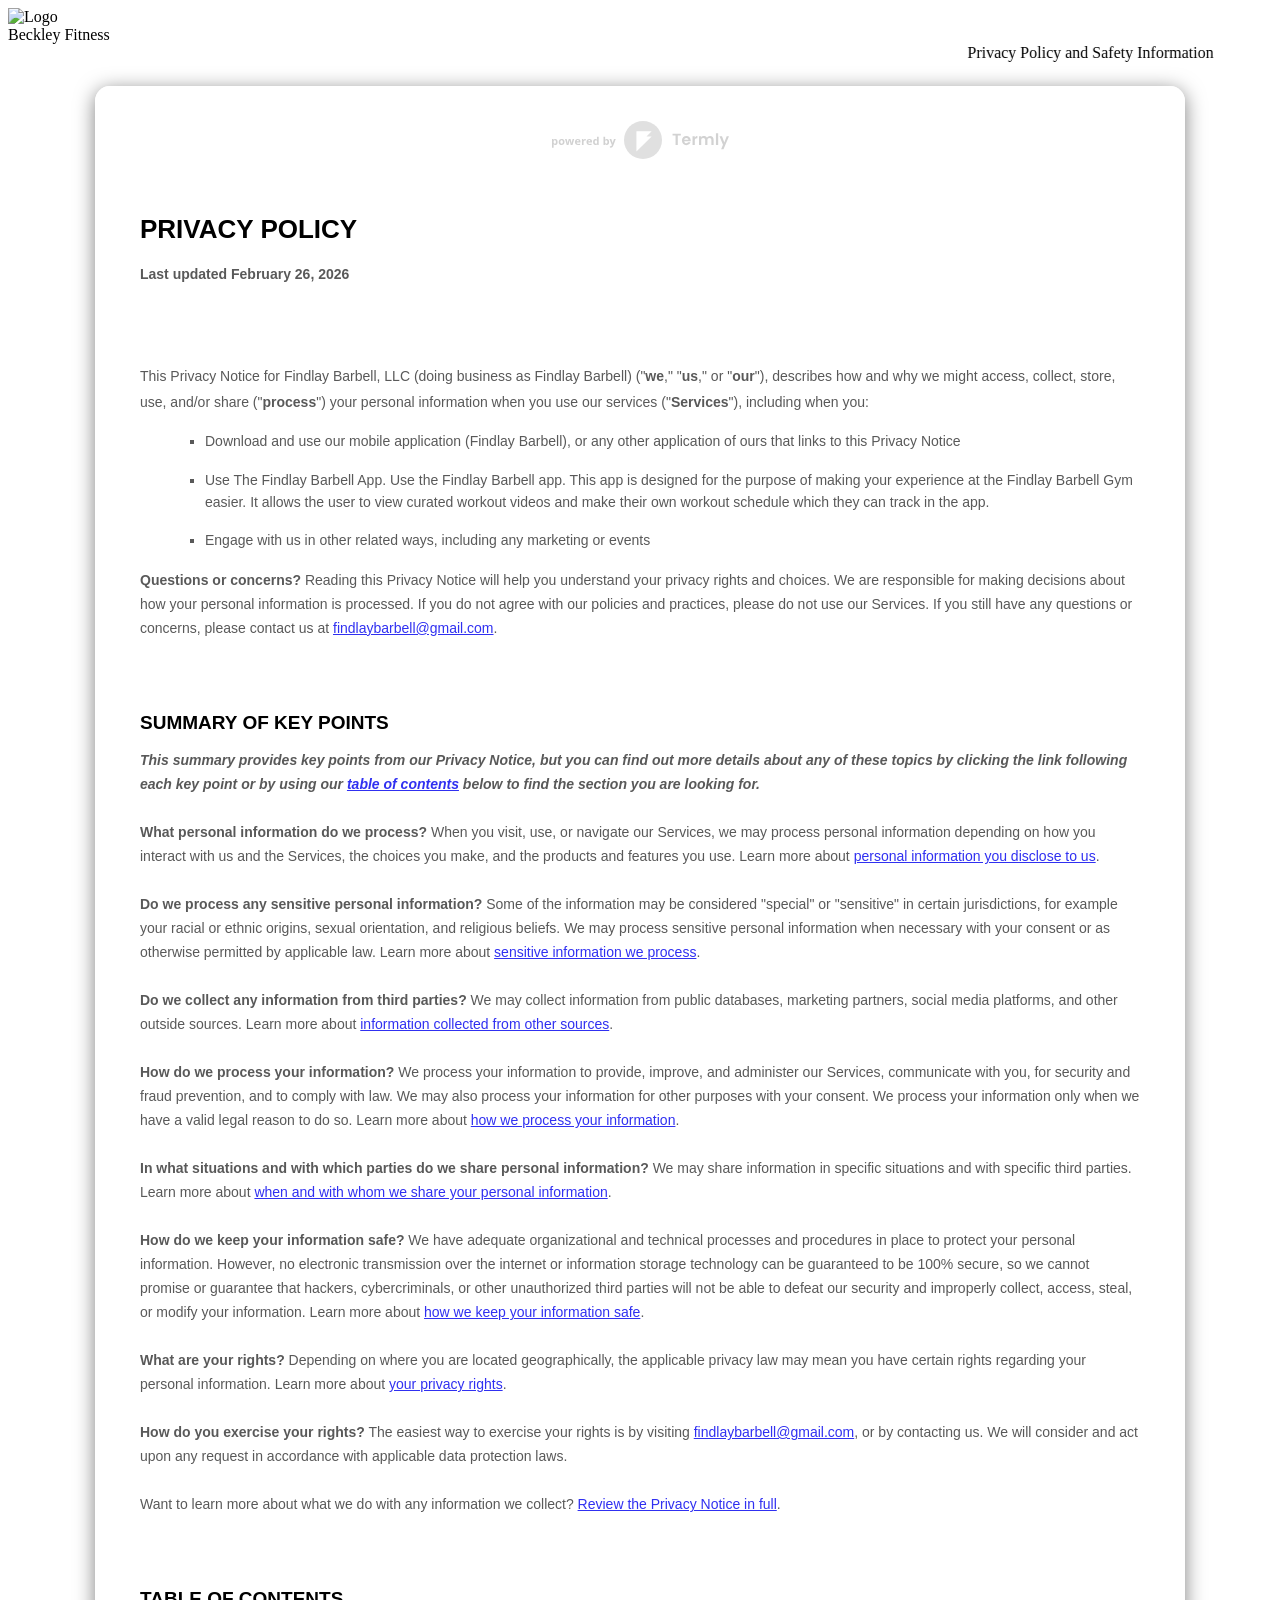
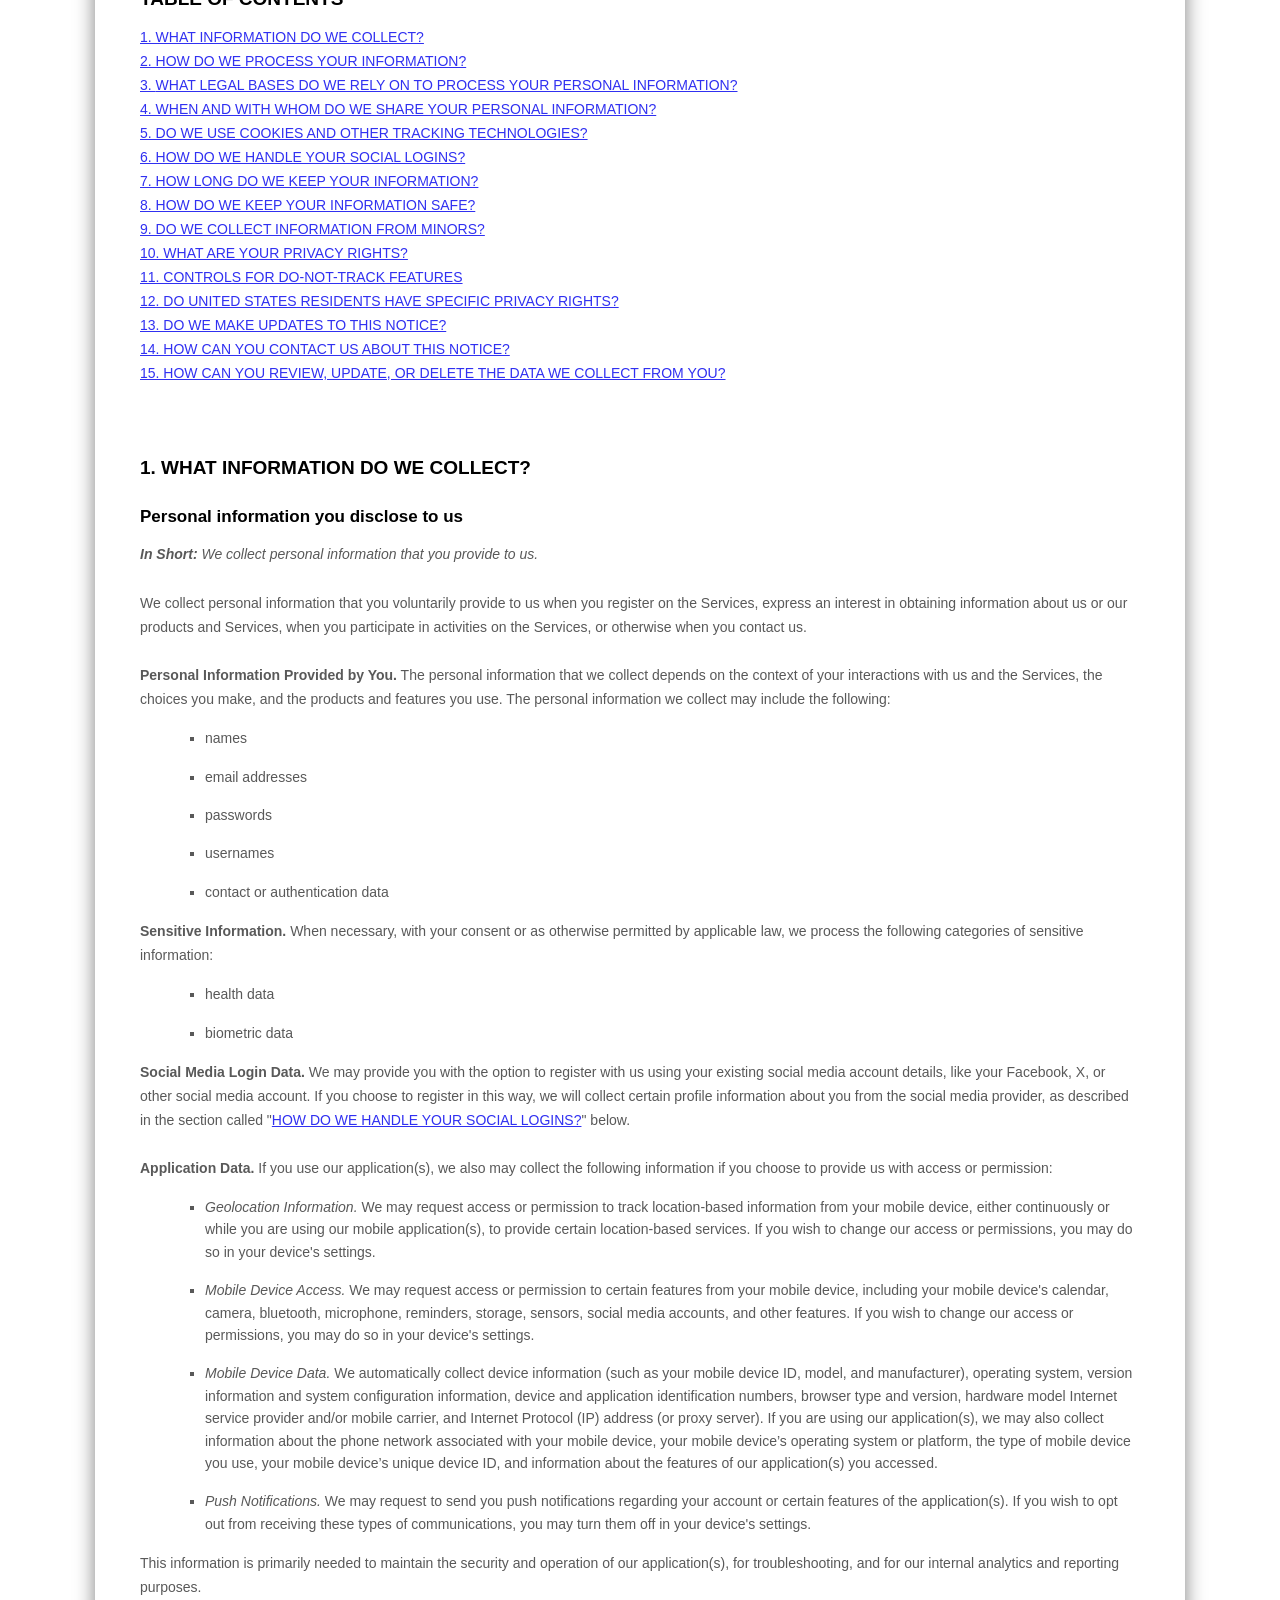
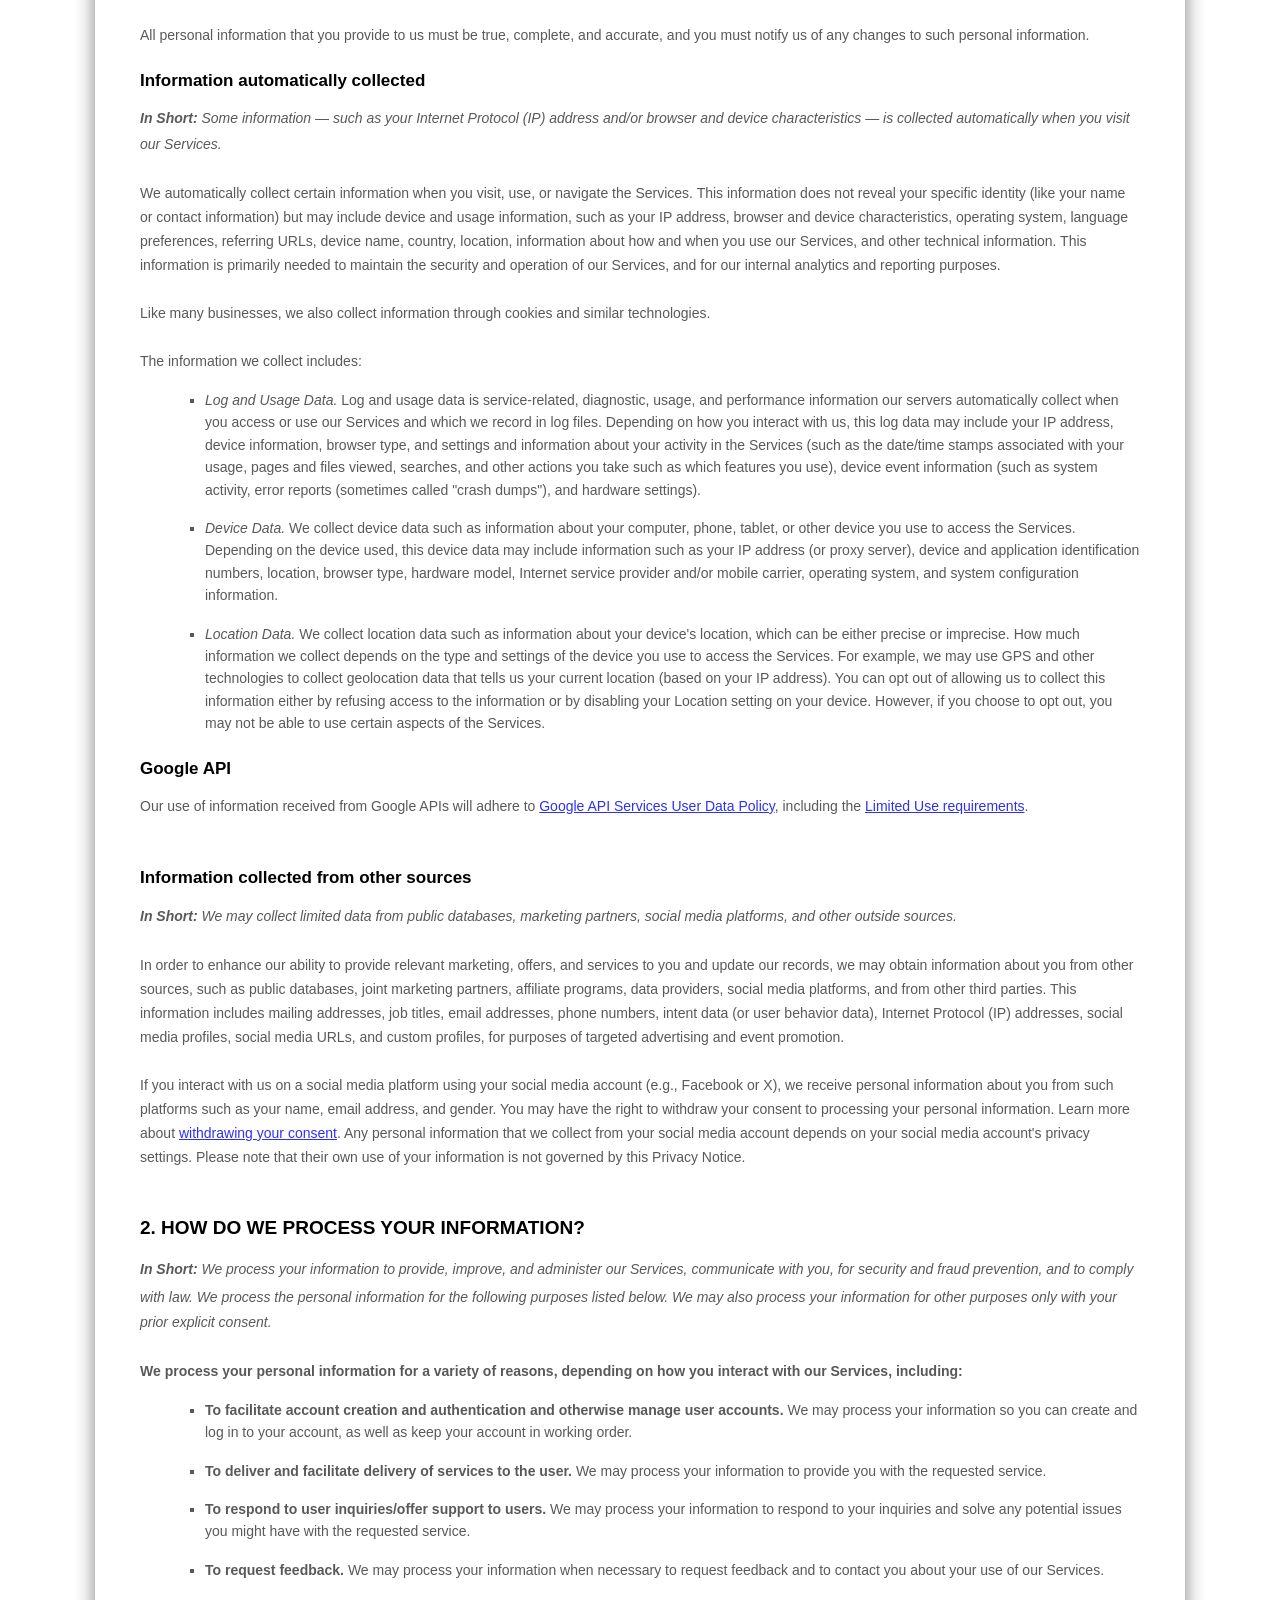
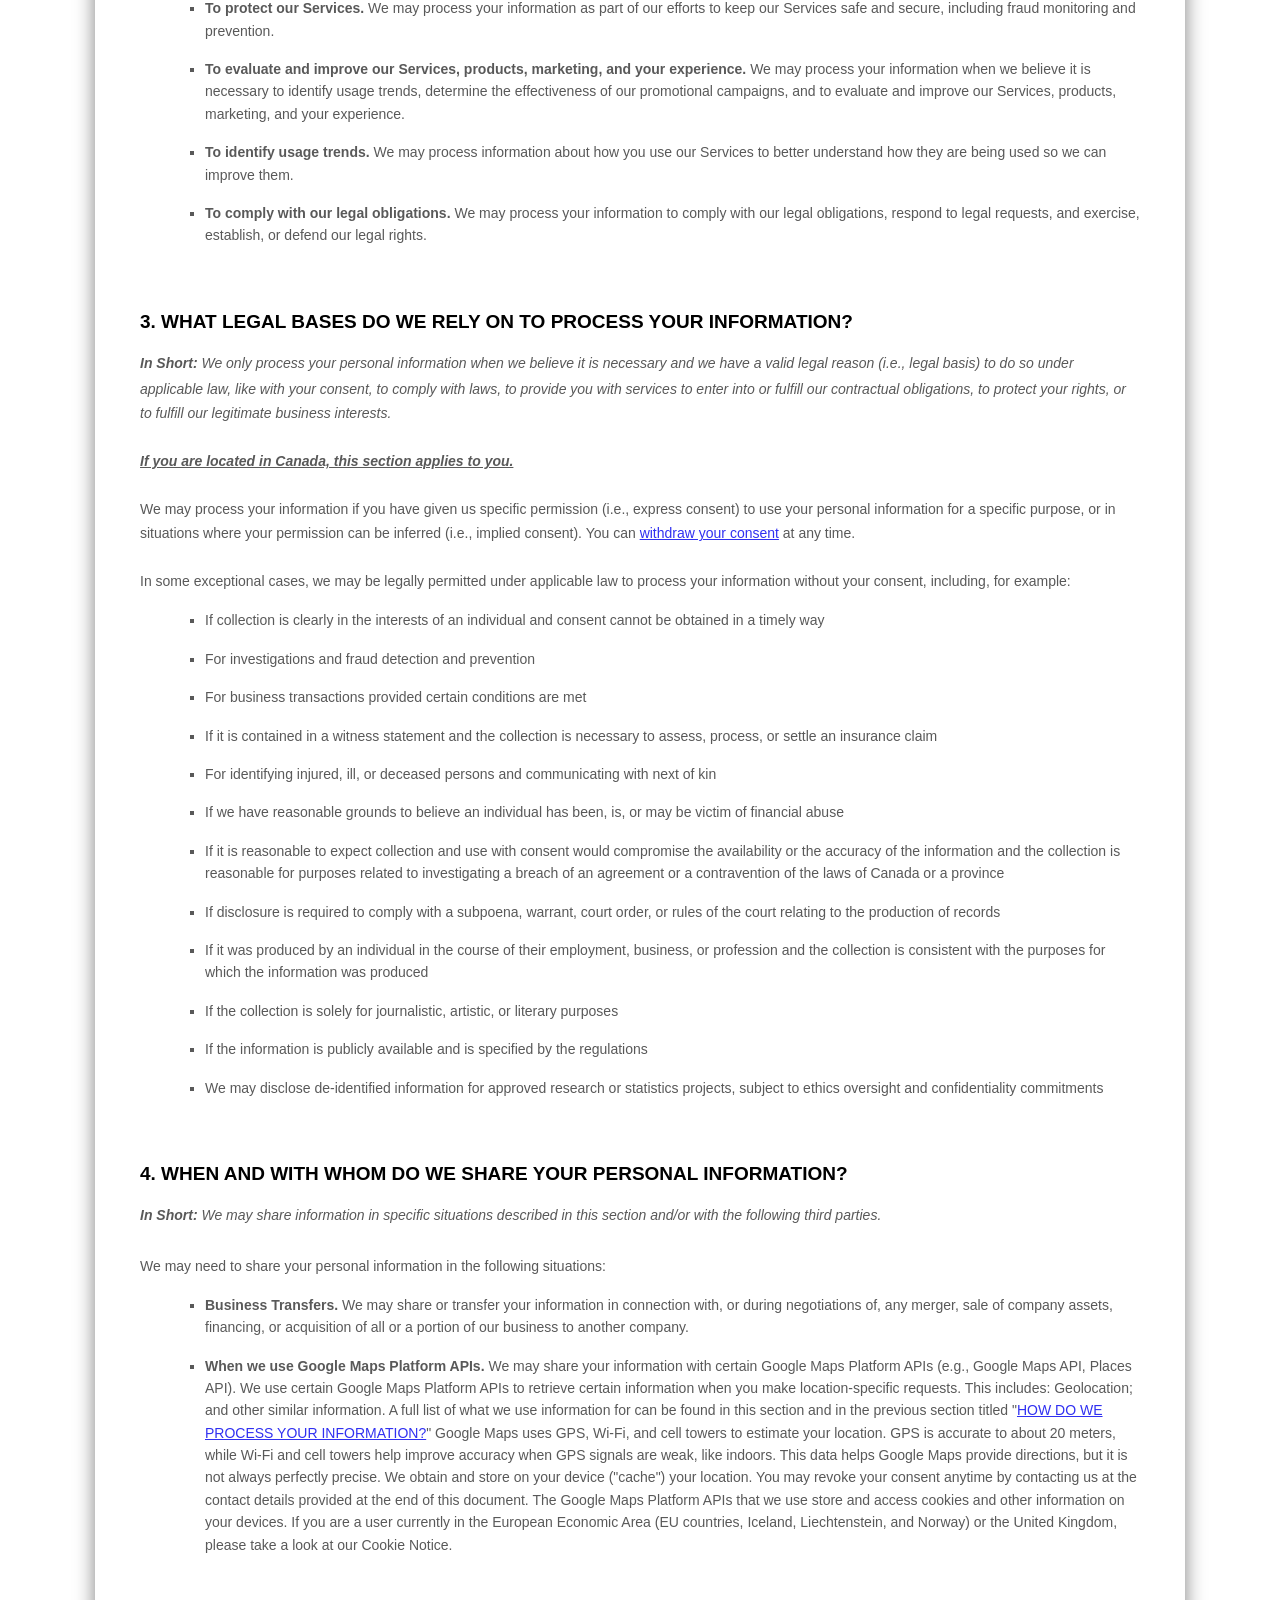
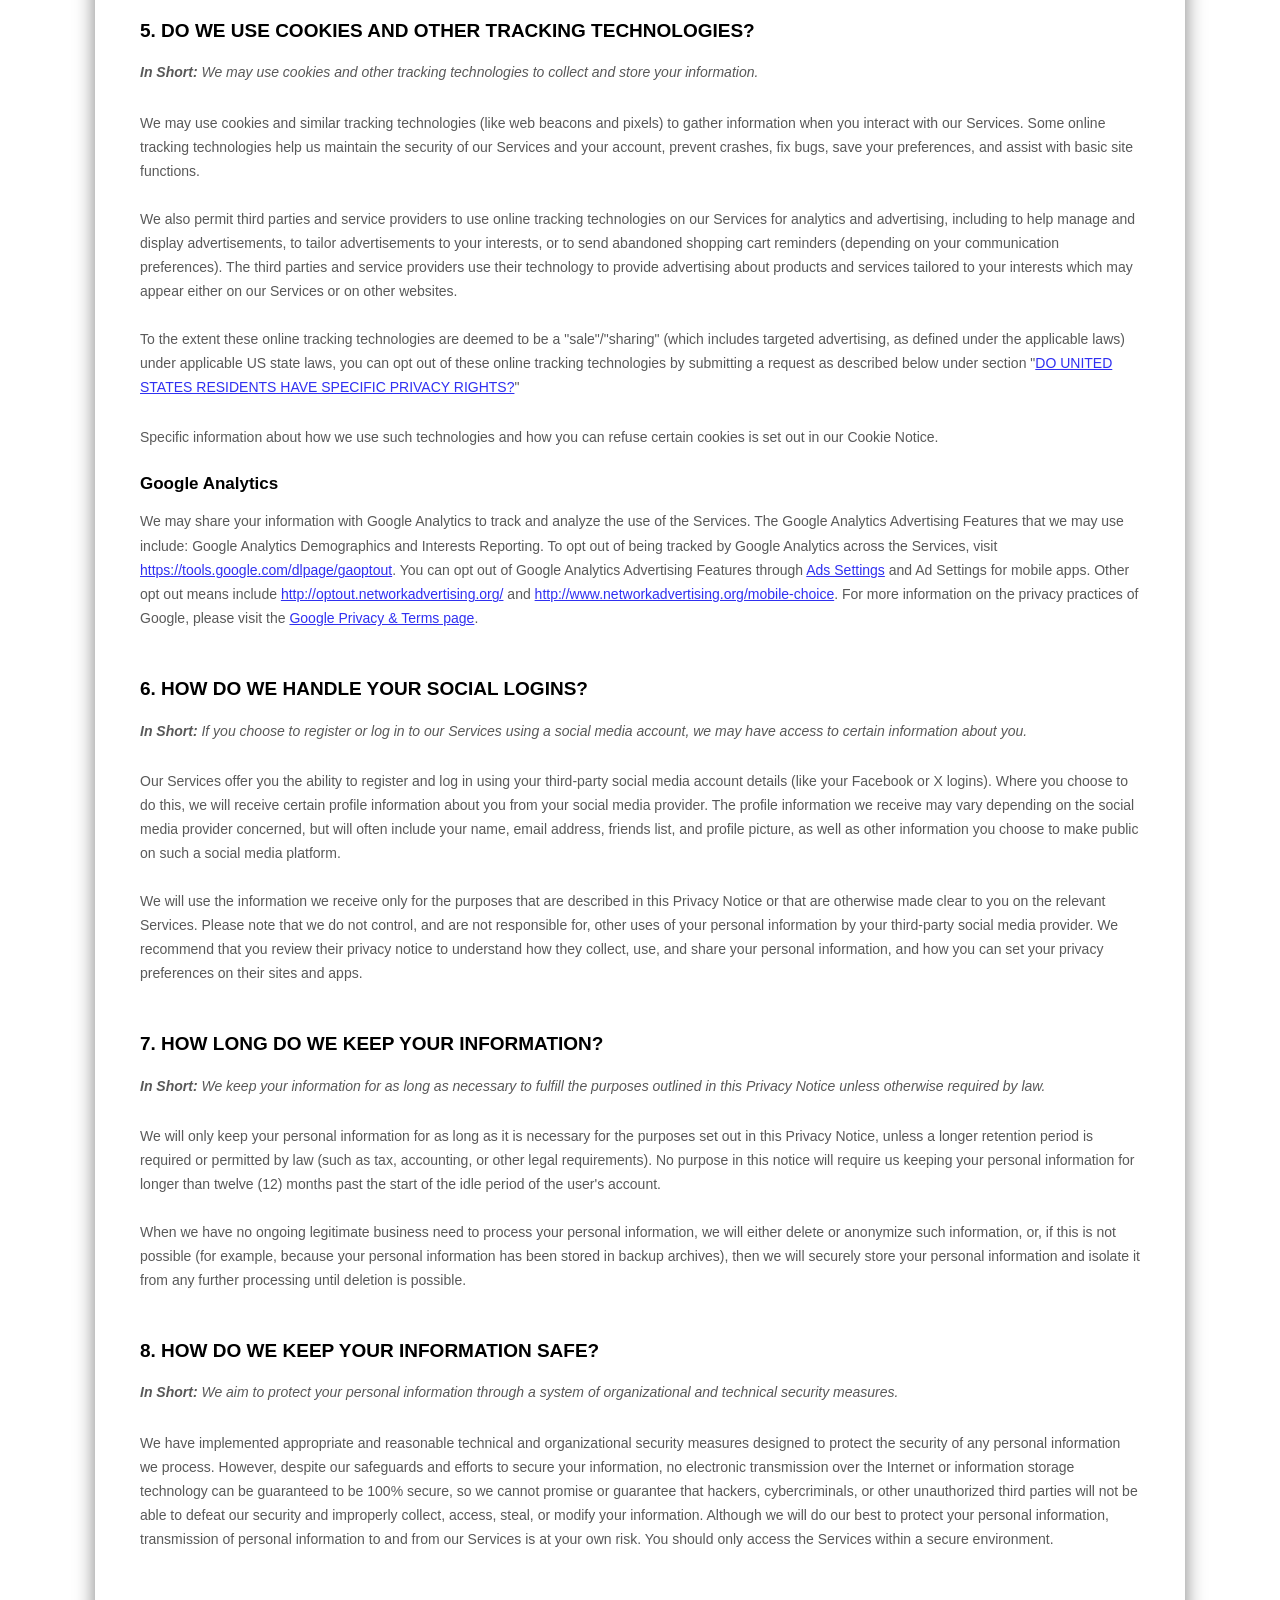
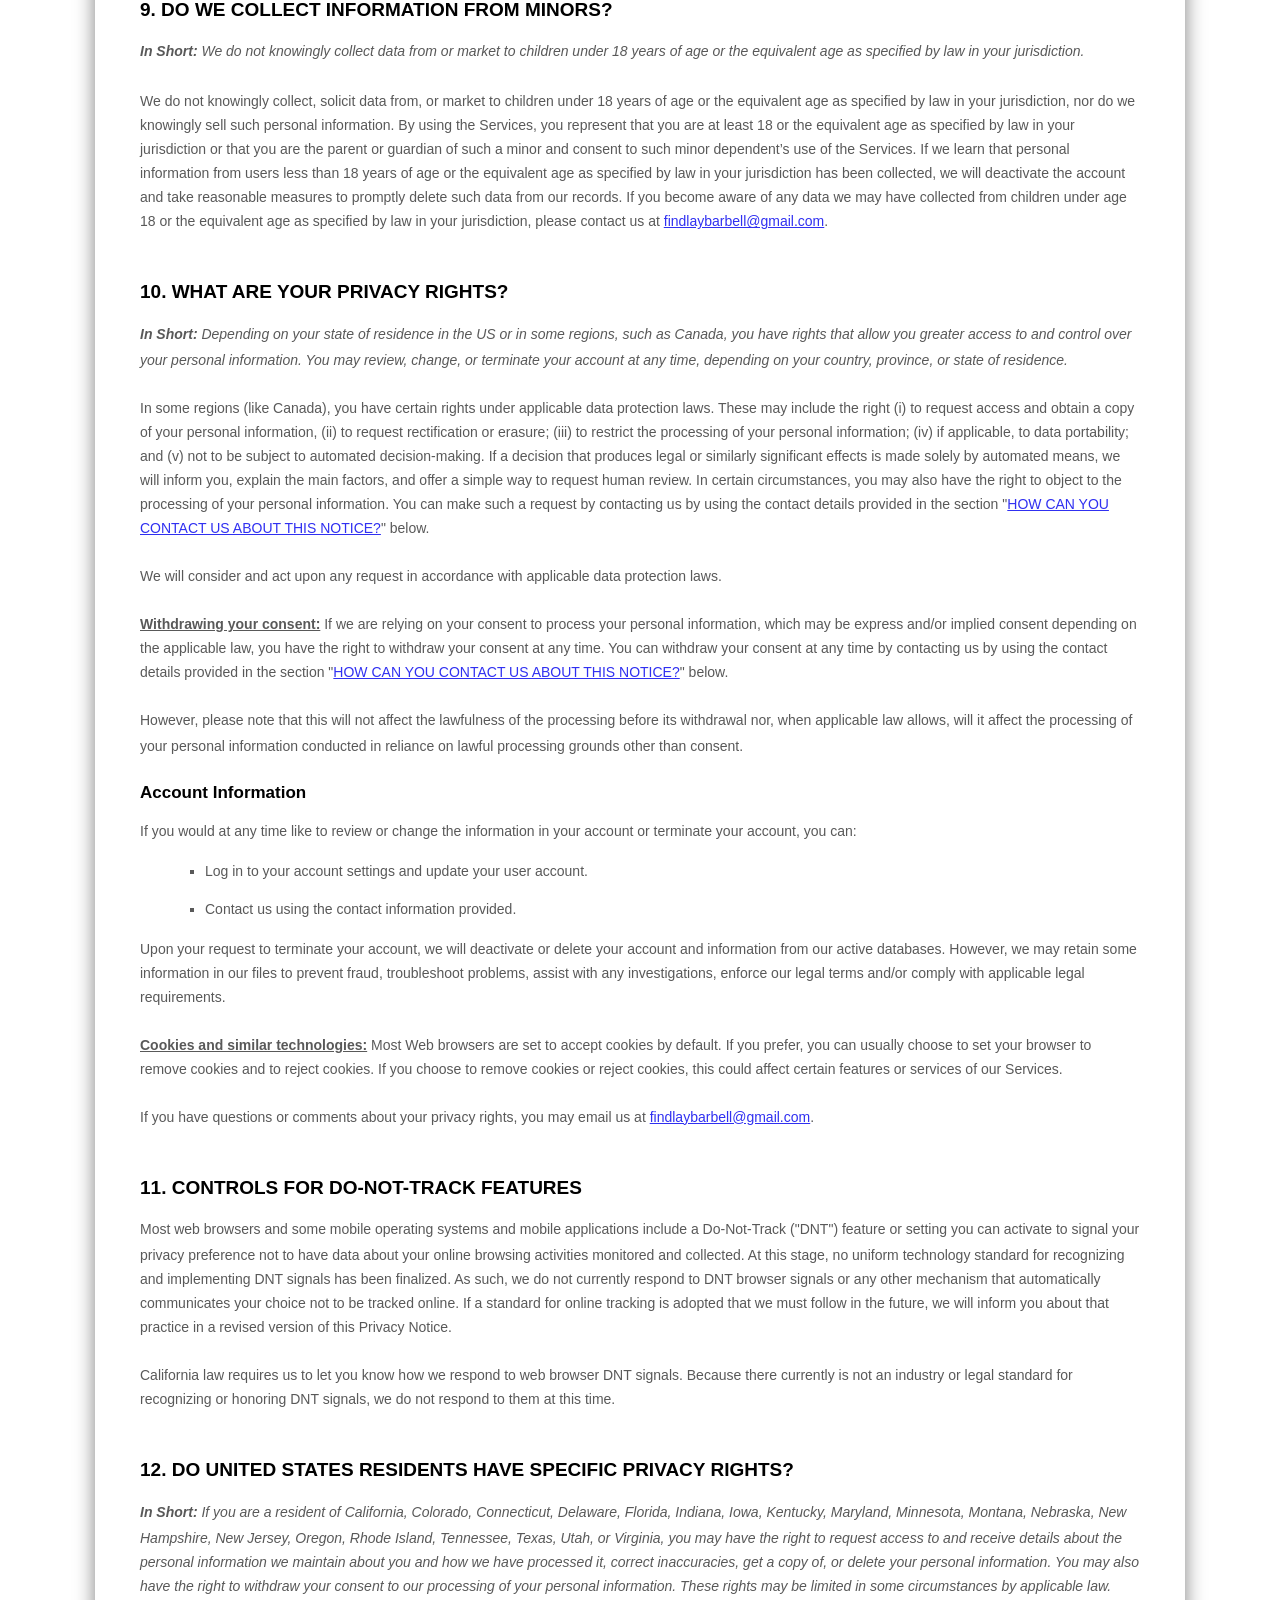
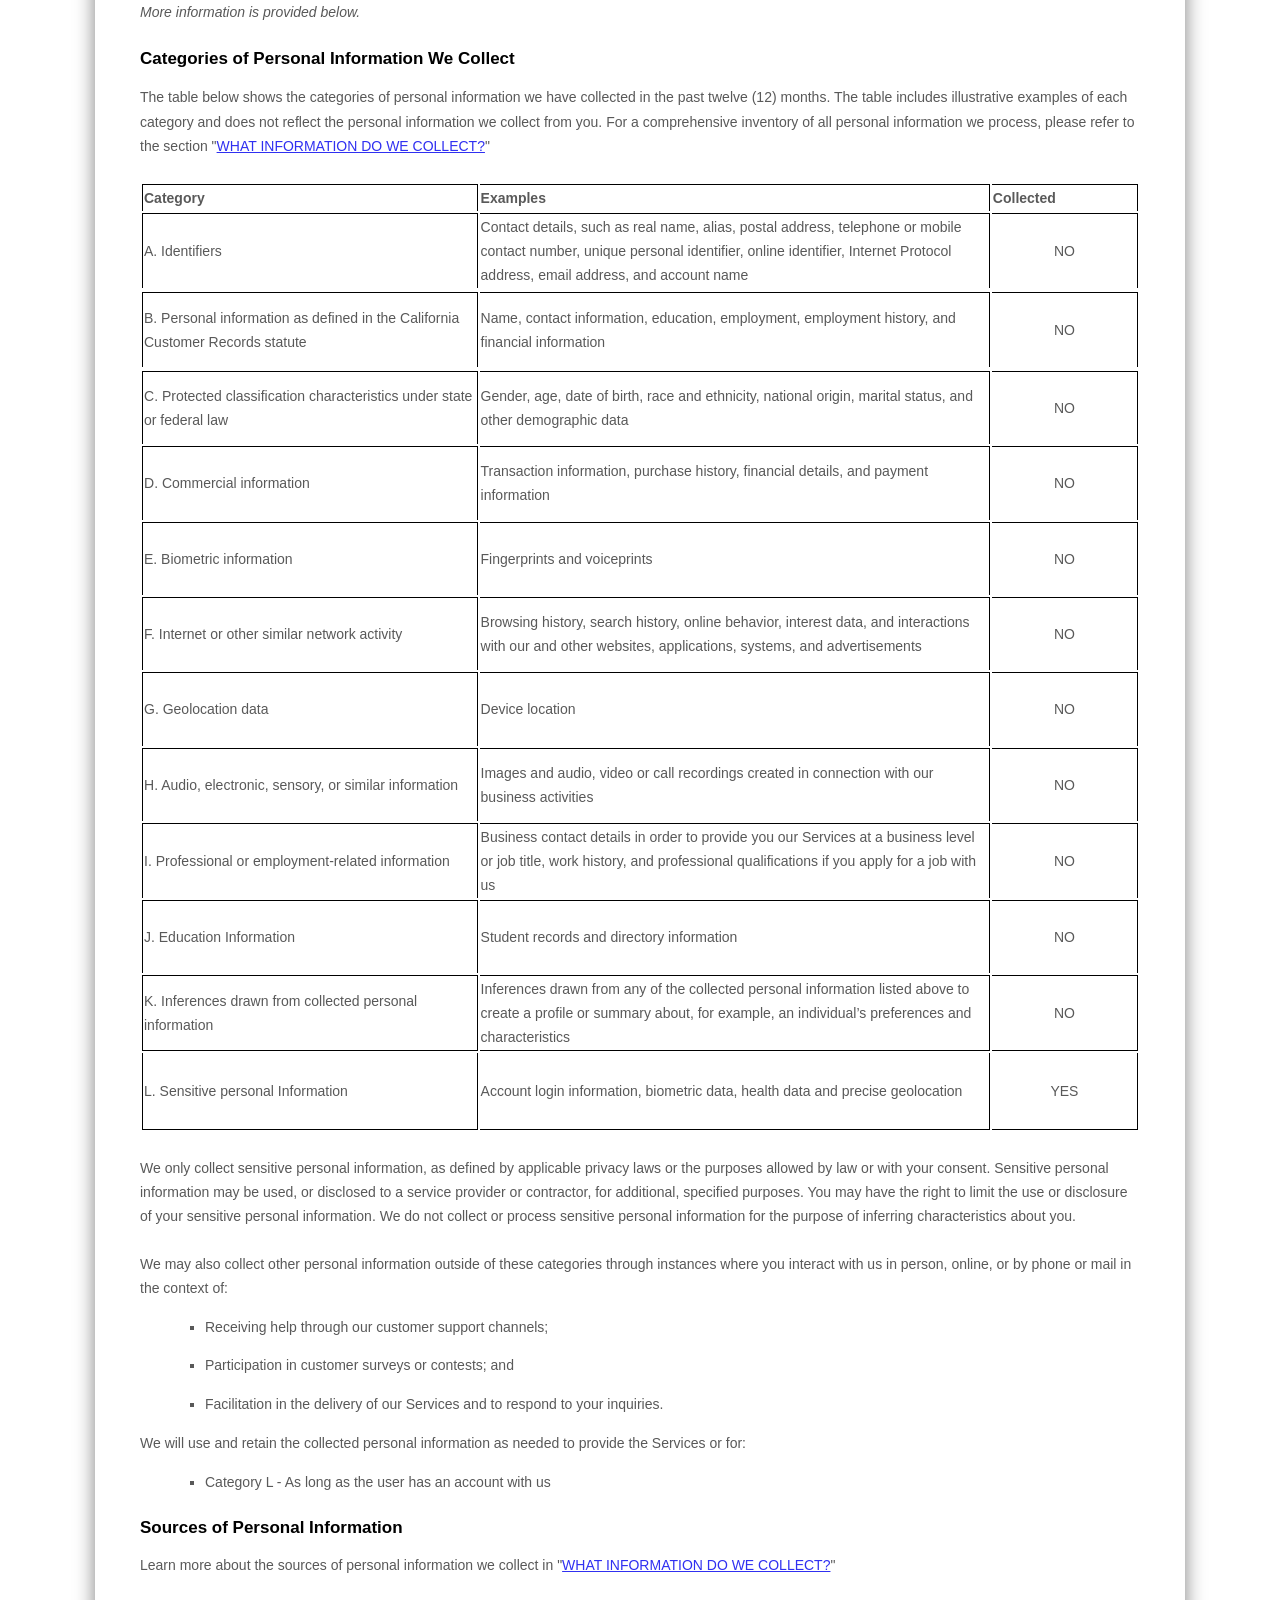
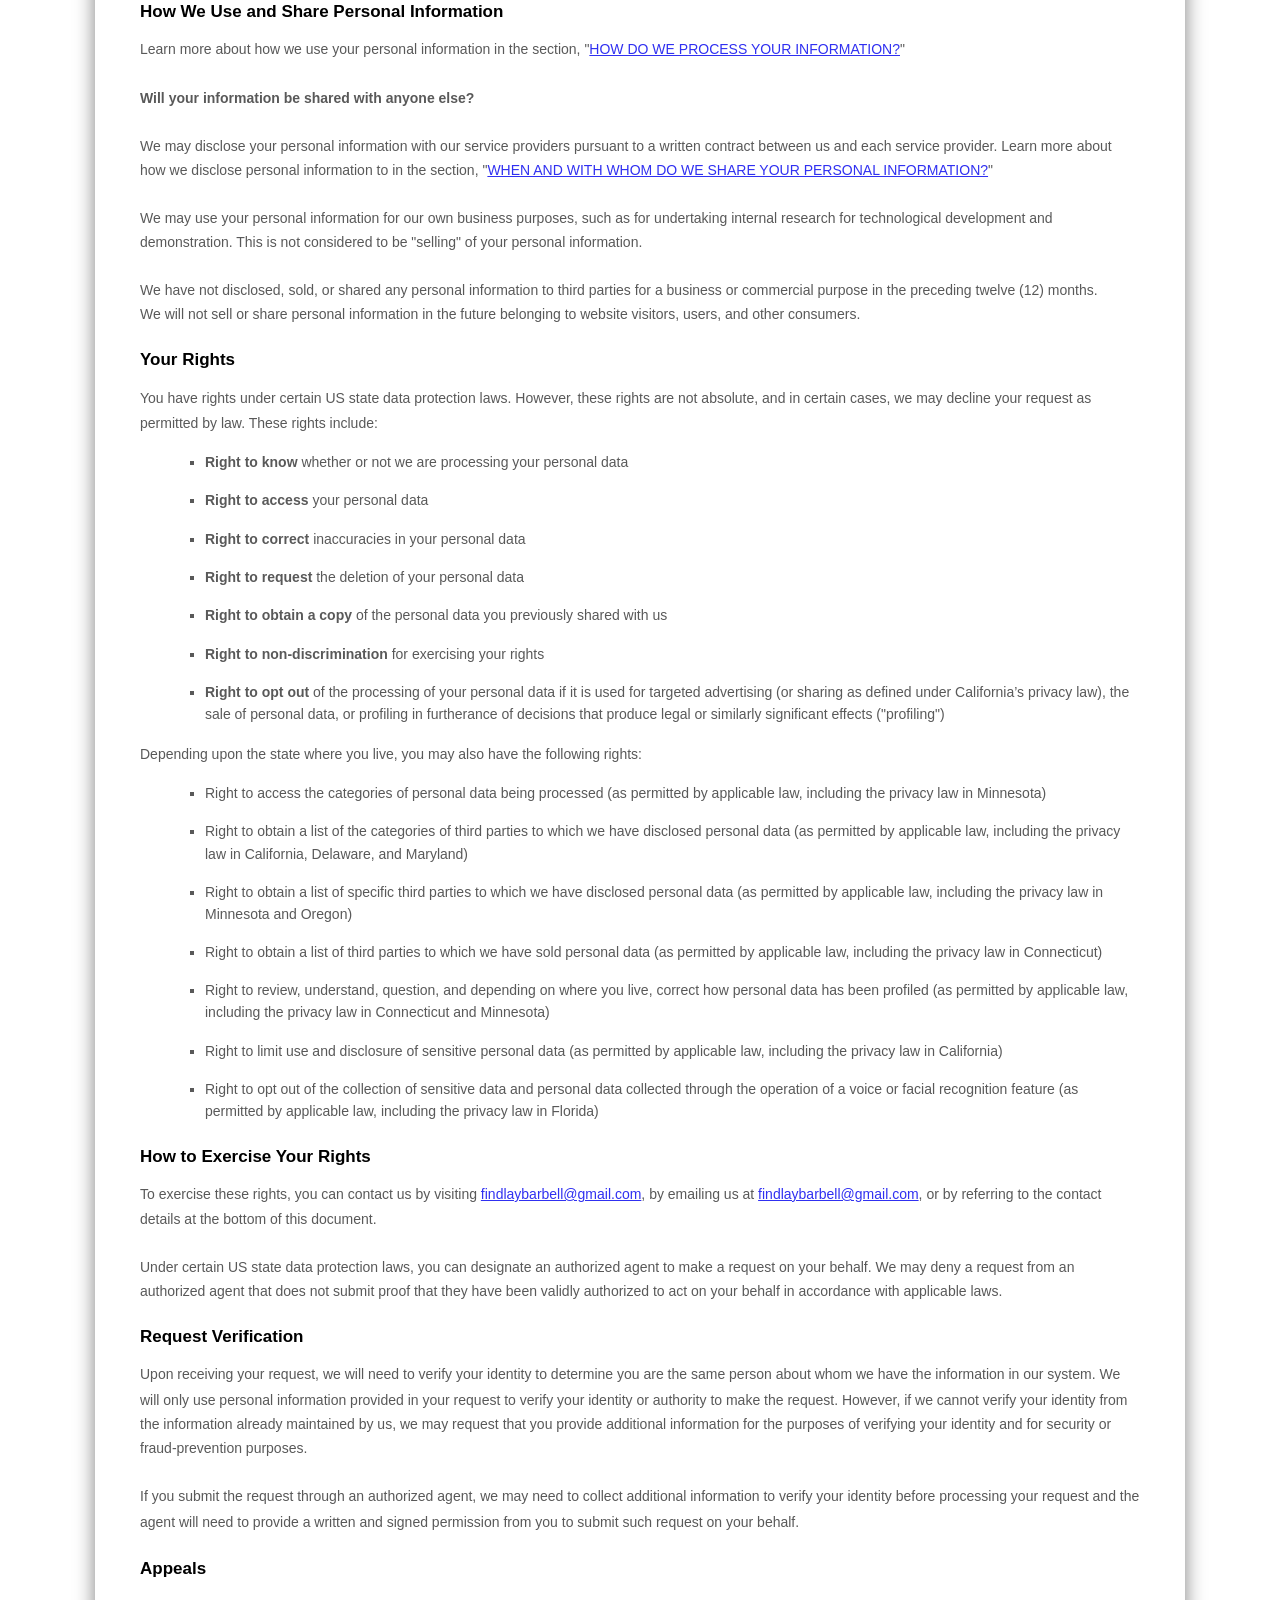
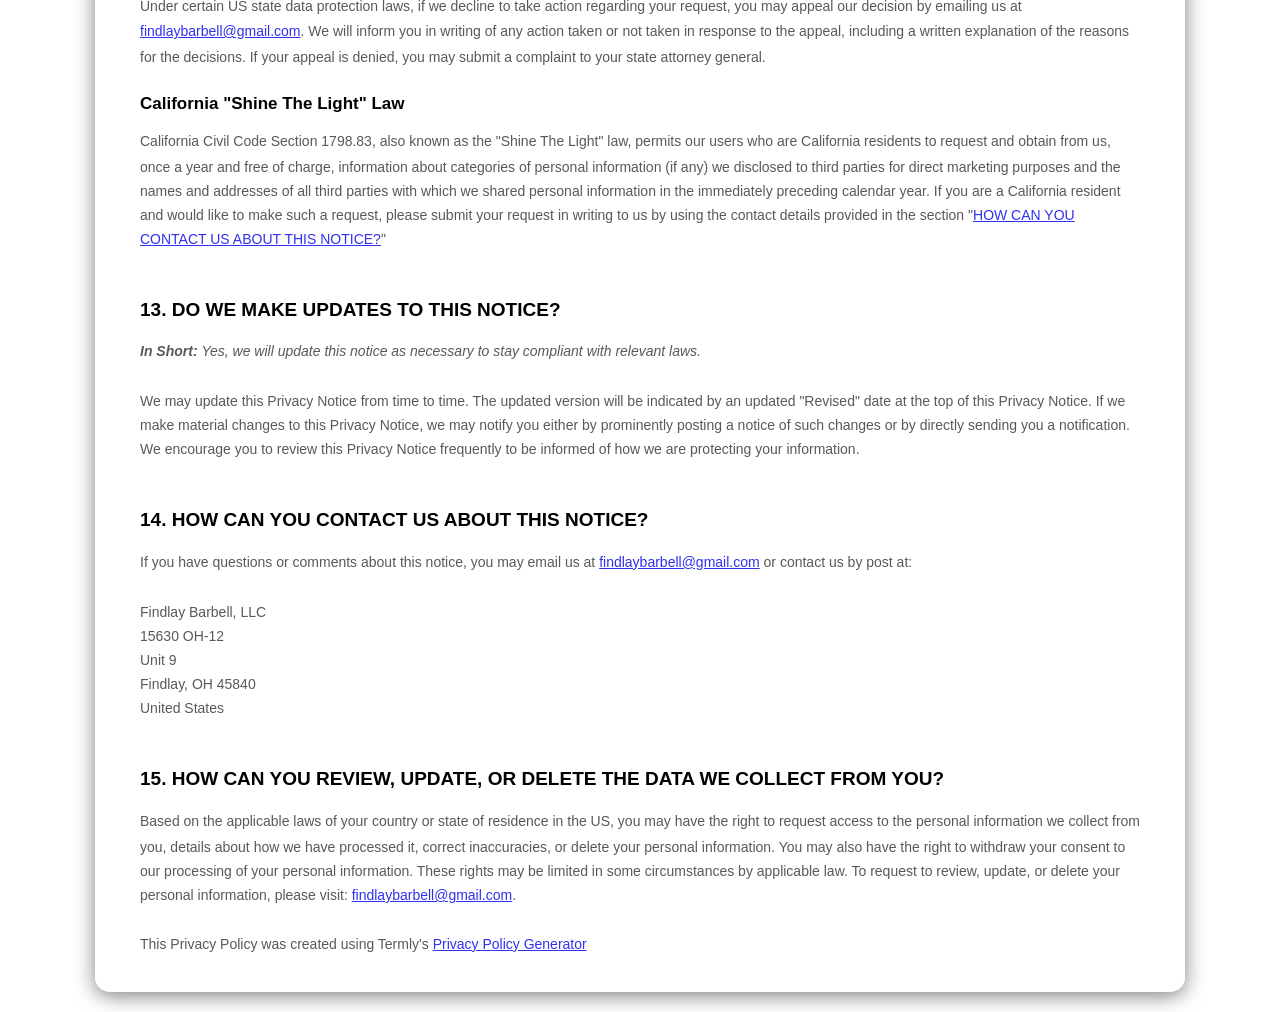
==== commit 5e0ea426: "Update index.html" ====
--- a/index.html
+++ b/index.html
@@ -4,7 +4,37 @@
     <meta charset="UTF-8">
     <meta name="viewport" content="width=device-width, initial-scale=1.0">
     <title>Privacy Policy - Beckley Fitness</title>
-    <link rel="stylesheet" href="../StyleSheets/Styles.css">
+    <link rel="stylesheet" href="..Styles.css">
+    <style>
+        .policy-box {
+            max-width: 1000px;
+            margin: 20px auto;
+            padding: 35px 45px;
+            background-color: rgba(255, 255, 255, 0.97);
+            border-radius: 15px;
+            box-shadow: 0 4px 20px rgba(0,0,0,0.5);
+            text-align: left;
+            overflow-wrap: break-word;
+        }
+
+        .policy-box h1,
+        .policy-box h2,
+        .policy-box h3 {
+            margin-top: 20px;
+            margin-bottom: 10px;
+        }
+
+        .policy-box p,
+        .policy-box li,
+        .policy-box div,
+        .policy-box span {
+            line-height: 1.6;
+        }
+
+        .policy-box ul {
+            margin-left: 25px;
+        }
+    </style>
 </head>
 <body>
 
@@ -18,113 +48,63 @@
 
     <main class="content">
         <div class="policy-box">
-            <h1>Privacy Policy</h1>
-            <p class="effective-date"><strong>Last updated:</strong> February 26, 2026</p>
+<style>
+  [data-custom-class='body'], [data-custom-class='body'] * {
+          background: transparent !important;
+        }
+[data-custom-class='title'], [data-custom-class='title'] * {
+          font-family: Arial !important;
+font-size: 26px !important;
+color: #000000 !important;
+        }
+[data-custom-class='subtitle'], [data-custom-class='subtitle'] * {
+          font-family: Arial !important;
+color: #595959 !important;
+font-size: 14px !important;
+        }
+[data-custom-class='heading_1'], [data-custom-class='heading_1'] * {
+          font-family: Arial !important;
+font-size: 19px !important;
+color: #000000 !important;
+        }
+[data-custom-class='heading_2'], [data-custom-class='heading_2'] * {
+          font-family: Arial !important;
+font-size: 17px !important;
+color: #000000 !important;
+        }
+[data-custom-class='body_text'], [data-custom-class='body_text'] * {
+          color: #595959 !important;
+font-size: 14px !important;
+font-family: Arial !important;
+        }
+[data-custom-class='link'], [data-custom-class='link'] * {
+          color: #3030F1 !important;
+font-size: 14px !important;
+font-family: Arial !important;
+word-break: break-word !important;
+        }
+</style>
+      <span style="display: block;margin: 0 auto 3.125rem;width: 11.125rem;height: 2.375rem;background: url([data-uri]) center no-repeat;"></span>
 
-            <p>
-                This Privacy Notice for Findlay Barbell, LLC (doing business as Findlay Barbell)
-                describes how and why we might access, collect, store, use, and/or share your
-                personal information when you use our services.
-            </p>
-
-            <p>
-                These services include when you download and use our mobile application,
-                use the Findlay Barbell App, or engage with us in other related ways,
-                including marketing or events.
-            </p>
-
-            <p>
-                If you have questions or concerns, contact us at
-                <a href="mailto:findlaybarbell@gmail.com">findlaybarbell@gmail.com</a>.
-            </p>
-
-            <h2>Summary of Key Points</h2>
-            <p>
-                This summary provides key points from our Privacy Notice. You can expand this page
-                with the full details from your original policy document.
-            </p>
-
-            <h2>1. What Information Do We Collect?</h2>
-            <h3>Personal information you disclose to us</h3>
-            <p>We collect personal information that you voluntarily provide to us when you:</p>
-            <ul>
-                <li>register on the Services</li>
-                <li>express interest in obtaining information about us or our products</li>
-                <li>participate in activities on the Services</li>
-                <li>contact us directly</li>
-            </ul>
-
-            <p><strong>Examples of personal information may include:</strong></p>
-            <ul>
-                <li>names</li>
-                <li>email addresses</li>
-                <li>passwords</li>
-                <li>usernames</li>
-                <li>contact or authentication data</li>
-            </ul>
-
-            <h3>Sensitive Information</h3>
-            <p>
-                When necessary, with your consent or as otherwise permitted by applicable law,
-                we may process sensitive information such as:
-            </p>
-            <ul>
-                <li>health data</li>
-                <li>biometric data</li>
-            </ul>
-
-            <h3>Social Media Login Data</h3>
-            <p>
-                We may provide the option to register using an existing social media account.
-                If you choose this option, we may collect certain profile information from
-                that provider.
-            </p>
-
-            <h3>Application Data</h3>
-            <p>If you use our application, we may collect the following with your permission:</p>
-            <ul>
-                <li>Geolocation information</li>
-                <li>Mobile device access such as calendar, camera, bluetooth, microphone, reminders, storage, sensors, and social media accounts</li>
-                <li>Mobile device data such as device ID, operating system, browser type, IP address, and carrier information</li>
-                <li>Push notification preferences</li>
-            </ul>
-
-            <h3>Information automatically collected</h3>
-            <p>
-                Some information is collected automatically when you visit, use, or navigate the Services.
-                This may include your IP address, browser and device characteristics, operating system,
-                language preferences, referring URLs, device name, country, location, and usage information.
-            </p>
-
-            <p>
-                We may also collect information through cookies and similar technologies.
-            </p>
-
-            <h2>2. How Do We Process Your Information?</h2>
-            <p>
-                We process your information to provide, improve, and administer our Services,
-                communicate with you, maintain security, prevent fraud, and comply with legal obligations.
-            </p>
-
-            <h2>3. How Do We Keep Your Information Safe?</h2>
-            <p>
-                We use organizational and technical safeguards to protect your personal information.
-                However, no electronic transmission or storage system can be guaranteed to be 100% secure.
-            </p>
-
-            <h2>4. What Are Your Privacy Rights?</h2>
-            <p>
-                Depending on your location, you may have privacy rights regarding the personal
-                information we collect and process.
-            </p>
-
-            <h2>5. Contact Us</h2>
-            <p>
-                If you have questions about this notice, you can contact:
-                <a href="mailto:findlaybarbell@gmail.com">findlaybarbell@gmail.com</a>
-            </p>
+      <div data-custom-class="body">
+      <div><strong><span style="font-size: 26px;"><span data-custom-class="title"><bdt class="block-component"></bdt><bdt class="question"><h1>PRIVACY POLICY</h1></bdt><bdt class="statement-end-if-in-editor"></bdt></span></span></strong></div><div><span style="color: rgb(127, 127, 127);"><strong><span style="font-size: 15px;"><span data-custom-class="subtitle">Last updated <bdt class="question">February 26, 2026</bdt></span></span></strong></span></div><div><br></div><div><br></div><div><br></div><div style="line-height: 1.5;"><span style="color: rgb(127, 127, 127);"><span style="color: rgb(89, 89, 89); font-size: 15px;"><span data-custom-class="body_text">This Privacy Notice for <bdt class="question noTranslate">Findlay Barbell, LLC</bdt><bdt class="block-component"> (doing business as <bdt class="question noTranslate">Findlay Barbell</bdt>)<bdt class="statement-end-if-in-editor"></bdt></bdt> (<bdt class="block-component"></bdt>"<strong>we</strong>," "<strong>us</strong>," or "<strong>our</strong>"<bdt class="statement-end-if-in-editor"></bdt></span><span data-custom-class="body_text">), describes how and why we might access, collect, store, use, and/or share (<bdt class="block-component"></bdt>"<strong>process</strong>"<bdt class="statement-end-if-in-editor"></bdt>) your personal information when you use our services (<bdt class="block-component"></bdt>"<strong>Services</strong>"<bdt class="statement-end-if-in-editor"></bdt>), including when you:</span></span></span><span style="font-size: 15px;"><span style="color: rgb(127, 127, 127);"><span data-custom-class="body_text"><span style="color: rgb(89, 89, 89);"><span data-custom-class="body_text"><bdt class="block-component"></bdt></span></span></span></span></span></span></span></span></li></ul><div><bdt class="block-component"><span style="font-size: 15px;"><span style="font-size: 15px;"><span style="color: rgb(127, 127, 127);"><span data-custom-class="body_text"><span style="color: rgb(89, 89, 89);"><span data-custom-class="body_text"><bdt class="block-component"></bdt></span></span></span></span></span></span></bdt></div><ul><li data-custom-class="body_text" style="line-height: 1.5;"><span style="font-size: 15px; color: rgb(89, 89, 89);"><span style="font-size: 15px; color: rgb(89, 89, 89);"><span data-custom-class="body_text">Download and use<bdt class="block-component"></bdt> our mobile application<bdt class="block-component"></bdt> (<bdt class="question">Findlay Barbell)<span style="font-size: 15px; color: rgb(89, 89, 89);"><span style="font-size: 15px; color: rgb(89, 89, 89);"><span data-custom-class="body_text"><span style="font-size: 15px;"><span style="color: rgb(89, 89, 89);"><span data-custom-class="body_text"><span style="font-size: 15px;"><span style="color: rgb(89, 89, 89);"><bdt class="statement-end-if-in-editor">,</bdt></span></span></span></span></span></span></span></span></bdt></span><span data-custom-class="body_text"><span style="font-size: 15px;"><span style="color: rgb(89, 89, 89);"><span data-custom-class="body_text"><span style="font-size: 15px;"><span style="color: rgb(89, 89, 89);"><bdt class="statement-end-if-in-editor"><bdt class="block-component"> or any other application of ours that links to this Privacy Notice</bdt></bdt></span></span></span></span></span></span></span></span></li></ul><div style="line-height: 1.5;"><bdt class="block-component"><span style="font-size: 15px;"></span></bdt></div><ul><li data-custom-class="body_text" style="line-height: 1.5;"><span style="font-size: 15px;">Use <bdt class="question">The Findlay Barbell App</bdt>. <bdt class="question">Use the Findlay Barbell app. This app is designed for the purpose of making your experience at the Findlay Barbell Gym easier. It allows the user to view curated workout videos and make their own workout schedule which they can track in the app. </bdt></span><bdt class="statement-end-if-in-editor"><span style="font-size: 15px;"></span></bdt></li></ul><div style="line-height: 1.5;"><span style="font-size: 15px;"><span style="color: rgb(127, 127, 127);"><span data-custom-class="body_text"><span style="color: rgb(89, 89, 89);"><span data-custom-class="body_text"><bdt class="block-component"></bdt></span></span></span></span></span></div><ul><li data-custom-class="body_text" style="line-height: 1.5;"><span style="font-size: 15px; color: rgb(89, 89, 89);"><span style="font-size: 15px; color: rgb(89, 89, 89);"><span data-custom-class="body_text">Engage with us in other related ways, including any marketing or events<span style="font-size: 15px;"><span style="color: rgb(89, 89, 89);"><span data-custom-class="body_text"><span style="font-size: 15px;"><span style="color: rgb(89, 89, 89);"><bdt class="statement-end-if-in-editor"></bdt></span></span></span></span></span></span></span></span></li></ul><div style="line-height: 1.5;"><span style="font-size: 15px;"><span style="color: rgb(127, 127, 127);"><span data-custom-class="body_text"><strong>Questions or concerns? </strong>Reading this Privacy Notice will help you understand your privacy rights and choices. We are responsible for making decisions about how your personal information is processed. If you do not agree with our policies and practices, please do not use our Services.<bdt class="block-component"></bdt> If you still have any questions or concerns, please contact us at <bdt class="question noTranslate"><a target="_blank" data-custom-class="link" href="mailto:findlaybarbell@gmail.com">findlaybarbell@gmail.com</a></bdt>.</span></span></span></div><div style="line-height: 1.5;"><br></div><div style="line-height: 1.5;"><br></div><div style="line-height: 1.5;"><strong><span style="font-size: 15px;"><span data-custom-class="heading_1"><h2>SUMMARY OF KEY POINTS</h2></span></span></strong></div><div style="line-height: 1.5;"><span style="font-size: 15px;"><span data-custom-class="body_text"><strong><em>This summary provides key points from our Privacy Notice, but you can find out more details about any of these topics by clicking the link following each key point or by using our </em></strong></span></span><a data-custom-class="link" href="#toc"><span style="color: rgb(0, 58, 250); font-size: 15px;"><span data-custom-class="body_text"><strong><em>table of contents</em></strong></span></span></a><span style="font-size: 15px;"><span data-custom-class="body_text"><strong><em> below to find the section you are looking for.</em></strong></span></span></div><div style="line-height: 1.5;"><br></div><div style="line-height: 1.5;"><span style="font-size: 15px;"><span data-custom-class="body_text"><strong>What personal information do we process?</strong> When you visit, use, or navigate our Services, we may process personal information depending on how you interact with us and the Services, the choices you make, and the products and features you use. Learn more about </span></span><a data-custom-class="link" href="#personalinfo"><span style="color: rgb(0, 58, 250); font-size: 15px;"><span data-custom-class="body_text">personal information you disclose to us</span></span></a><span data-custom-class="body_text">.</span></div><div style="line-height: 1.5;"><br></div><div style="line-height: 1.5;"><span style="font-size: 15px;"><span data-custom-class="body_text"><strong>Do we process any sensitive personal information? </strong>Some of the information may be considered <bdt class="block-component"></bdt>"special" or "sensitive"<bdt class="statement-end-if-in-editor"></bdt> in certain jurisdictions, for example your racial or ethnic origins, sexual orientation, and religious beliefs. <bdt class="block-component"></bdt>We may process sensitive personal information when necessary with your consent or as otherwise permitted by applicable law. Learn more about </span></span><a data-custom-class="link" href="#sensitiveinfo"><span style="color: rgb(0, 58, 250); font-size: 15px;"><span data-custom-class="body_text">sensitive information we process</span></span></a><span data-custom-class="body_text">.</span><span style="font-size: 15px;"><span data-custom-class="body_text"><bdt class="statement-end-if-in-editor"></bdt></span></span></div><div style="line-height: 1.5;"><br></div><div style="line-height: 1.5;"><span style="font-size: 15px;"><span data-custom-class="body_text"><strong>Do we collect any information from third parties?</strong> <bdt class="block-component"></bdt>We may collect information from public databases, marketing partners, social media platforms, and other outside sources. Learn more about </span></span><a data-custom-class="link" href="#othersources"><span style="color: rgb(0, 58, 250); font-size: 15px;"><span data-custom-class="body_text">information collected from other sources</span></span></a><span data-custom-class="body_text">.</span><span style="font-size: 15px;"><span data-custom-class="body_text"><bdt class="statement-end-if-in-editor"></bdt></span></span></div><div style="line-height: 1.5;"><br></div><div style="line-height: 1.5;"><span style="font-size: 15px;"><span data-custom-class="body_text"><strong>How do we process your information?</strong> We process your information to provide, improve, and administer our Services, communicate with you, for security and fraud prevention, and to comply with law. We may also process your information for other purposes with your consent. We process your information only when we have a valid legal reason to do so. Learn more about </span></span><a data-custom-class="link" href="#infouse"><span style="color: rgb(0, 58, 250); font-size: 15px;"><span data-custom-class="body_text">how we process your information</span></span></a><span data-custom-class="body_text">.</span></div><div style="line-height: 1.5;"><br></div><div style="line-height: 1.5;"><span style="font-size: 15px;"><span data-custom-class="body_text"><strong>In what situations and with which <bdt class="block-component"></bdt>parties do we share personal information?</strong> We may share information in specific situations and with specific <bdt class="block-component"></bdt>third parties. Learn more about </span></span><a data-custom-class="link" href="#whoshare"><span style="color: rgb(0, 58, 250); font-size: 15px;"><span data-custom-class="body_text">when and with whom we share your personal information</span></span></a><span style="font-size: 15px;"><span data-custom-class="body_text">.<bdt class="block-component"></bdt></span></span></div><div style="line-height: 1.5;"><br></div><div style="line-height: 1.5;"><span style="font-size: 15px;"><span data-custom-class="body_text"><strong>How do we keep your information safe?</strong> We have adequate <bdt class="block-component"></bdt>organizational<bdt class="statement-end-if-in-editor"></bdt> and technical processes and procedures in place to protect your personal information. However, no electronic transmission over the internet or information storage technology can be guaranteed to be 100% secure, so we cannot promise or guarantee that hackers, cybercriminals, or other <bdt class="block-component"></bdt>unauthorized<bdt class="statement-end-if-in-editor"></bdt> third parties will not be able to defeat our security and improperly collect, access, steal, or modify your information. Learn more about </span></span><a data-custom-class="link" href="#infosafe"><span style="color: rgb(0, 58, 250); font-size: 15px;"><span data-custom-class="body_text">how we keep your information safe</span></span></a><span data-custom-class="body_text">.</span><span style="font-size: 15px;"><span data-custom-class="body_text"><bdt class="statement-end-if-in-editor"></bdt></span></span></div><div style="line-height: 1.5;"><br></div><div style="line-height: 1.5;"><span style="font-size: 15px;"><span data-custom-class="body_text"><strong>What are your rights?</strong> Depending on where you are located geographically, the applicable privacy law may mean you have certain rights regarding your personal information. Learn more about </span></span><a data-custom-class="link" href="#privacyrights"><span style="color: rgb(0, 58, 250); font-size: 15px;"><span data-custom-class="body_text">your privacy rights</span></span></a><span data-custom-class="body_text">.</span></div><div style="line-height: 1.5;"><br></div><div style="line-height: 1.5;"><span style="font-size: 15px;"><span data-custom-class="body_text"><strong>How do you exercise your rights?</strong> The easiest way to exercise your rights is by <bdt class="block-component"></bdt>visiting <span style="color: rgb(0, 58, 250);"><bdt class="question"><a target="_blank" data-custom-class="link" href="mailto:findlaybarbell@gmail.com">findlaybarbell@gmail.com</a></bdt></span><bdt class="else-block"></bdt>, or by contacting us. We will consider and act upon any request in accordance with applicable data protection laws.</span></span></div><div style="line-height: 1.5;"><br></div><div style="line-height: 1.5;"><span style="font-size: 15px;"><span data-custom-class="body_text">Want to learn more about what we do with any information we collect? </span></span><a data-custom-class="link" href="#toc"><span style="color: rgb(0, 58, 250); font-size: 15px;"><span data-custom-class="body_text">Review the Privacy Notice in full</span></span></a><span style="font-size: 15px;"><span data-custom-class="body_text">.</span></span></div><div style="line-height: 1.5;"><br></div><div style="line-height: 1.5;"><br></div><div id="toc" style="line-height: 1.5;"><span style="font-size: 15px;"><span style="color: rgb(127, 127, 127);"><span style="color: rgb(0, 0, 0);"><strong><span data-custom-class="heading_1"><h2>TABLE OF CONTENTS</h2></span></strong></span></span></span></div><div style="line-height: 1.5;"><span style="font-size: 15px;"><a data-custom-class="link" href="#infocollect"><span style="color: rgb(0, 58, 250);">1. WHAT INFORMATION DO WE COLLECT?</span></a></span></div><div style="line-height: 1.5;"><span style="font-size: 15px;"><a data-custom-class="link" href="#infouse"><span style="color: rgb(0, 58, 250);">2. HOW DO WE PROCESS YOUR INFORMATION?<bdt class="block-component"></bdt></span></a></span></div><div style="line-height: 1.5;"><span style="font-size: 15px;"><a data-custom-class="link" href="#legalbases"><span style="color: rgb(0, 58, 250);">3. <span style="font-size: 15px;"><span style="color: rgb(0, 58, 250);">WHAT LEGAL BASES DO WE RELY ON TO PROCESS YOUR PERSONAL INFORMATION?</span></span><bdt class="statement-end-if-in-editor"></bdt></span></a></span></div><div style="line-height: 1.5;"><span style="font-size: 15px;"><span style="color: rgb(0, 58, 250);"><a data-custom-class="link" href="#whoshare">4. WHEN AND WITH WHOM DO WE SHARE YOUR PERSONAL INFORMATION?</a></span><span data-custom-class="body_text"><bdt class="block-component"></bdt></a><span style="color: rgb(127, 127, 127);"><span style="color: rgb(89, 89, 89);"><span data-custom-class="body_text"><span style="color: rgb(89, 89, 89);"><bdt class="block-component"></bdt></span></span></span></span></span></div><div style="line-height: 1.5;"><span style="font-size: 15px;"><a data-custom-class="link" href="#cookies"><span style="color: rgb(0, 58, 250);">5. DO WE USE COOKIES AND OTHER TRACKING TECHNOLOGIES?</span></a><span style="color: rgb(127, 127, 127);"><span style="color: rgb(89, 89, 89);"><span data-custom-class="body_text"><span style="color: rgb(89, 89, 89);"><bdt class="statement-end-if-in-editor"></bdt></span></span></span></span><bdt class="block-component"></bdt></span></div><div style="line-height: 1.5;"><span style="font-size: 15px;"><span style="color: rgb(127, 127, 127);"><span style="color: rgb(89, 89, 89);"><span data-custom-class="body_text"><span style="color: rgb(89, 89, 89);"><span style="color: rgb(89, 89, 89);"><span style="color: rgb(89, 89, 89);"><bdt class="block-component"></bdt></span></span></span></span></span></span></span></div><div style="line-height: 1.5;"><span style="font-size: 15px;"><a data-custom-class="link" href="#sociallogins"><span style="color: rgb(0, 58, 250);"><span style="color: rgb(0, 58, 250);"><span style="color: rgb(0, 58, 250);">6. HOW DO WE HANDLE YOUR SOCIAL LOGINS?</span></span></span></a><span style="color: rgb(127, 127, 127);"><span style="color: rgb(89, 89, 89);"><span data-custom-class="body_text"><span style="color: rgb(89, 89, 89);"><span style="color: rgb(89, 89, 89);"><span style="color: rgb(89, 89, 89);"><bdt class="statement-end-if-in-editor"></bdt></span></span> <bdt class="block-component"></bdt></span></span></span></span></span></div><div style="line-height: 1.5;"><span style="font-size: 15px;"><a data-custom-class="link" href="#inforetain"><span style="color: rgb(0, 58, 250);">7. HOW LONG DO WE KEEP YOUR INFORMATION?</span></a><span style="color: rgb(127, 127, 127);"><span style="color: rgb(89, 89, 89);"><span data-custom-class="body_text"><span style="color: rgb(89, 89, 89);"><span style="color: rgb(89, 89, 89);"><bdt class="block-component"></bdt></span></span></span></span></span></span></div><div style="line-height: 1.5;"><span style="font-size: 15px;"><a data-custom-class="link" href="#infosafe"><span style="color: rgb(0, 58, 250);">8. HOW DO WE KEEP YOUR INFORMATION SAFE?</span></a><span style="color: rgb(127, 127, 127);"><span style="color: rgb(89, 89, 89);"><span data-custom-class="body_text"><span style="color: rgb(89, 89, 89);"><bdt class="statement-end-if-in-editor"></bdt><bdt class="block-component"></bdt></span></span></span></span></span></div><div style="line-height: 1.5;"><span style="font-size: 15px;"><a data-custom-class="link" href="#infominors"><span style="color: rgb(0, 58, 250);">9. DO WE COLLECT INFORMATION FROM MINORS?</span></a><span style="color: rgb(127, 127, 127);"><span style="color: rgb(89, 89, 89);"><span data-custom-class="body_text"><span style="color: rgb(89, 89, 89);"><bdt class="statement-end-if-in-editor"></bdt></span></span></span></span></span></div><div style="line-height: 1.5;"><span style="font-size: 15px;"><span style="color: rgb(0, 58, 250);"><a data-custom-class="link" href="#privacyrights">10. WHAT ARE YOUR PRIVACY RIGHTS?</a></span></span></div><div style="line-height: 1.5;"><span style="font-size: 15px;"><a data-custom-class="link" href="#DNT"><span style="color: rgb(0, 58, 250);">11. CONTROLS FOR DO-NOT-TRACK FEATURES<bdt class="block-component"></bdt></span></a></span></div><div style="line-height: 1.5;"><span style="font-size: 15px;"><a data-custom-class="link" href="#uslaws"><span style="color: rgb(0, 58, 250);">12. DO UNITED STATES RESIDENTS HAVE SPECIFIC PRIVACY RIGHTS?</span></a></span><bdt class="block-component"><span style="font-size: 15px;"><span data-custom-class="body_text"></span></bdt></span></div><div style="line-height: 1.5;"><bdt class="block-component"><span style="font-size: 15px;"></bdt><bdt class="block-component"></bdt><bdt class="block-component"></bdt><bdt class="block-component"></bdt><bdt class="block-component"></bdt><bdt class="block-component"></bdt><bdt class="block-component"></bdt><bdt class="block-component"></bdt><bdt class="block-component"></bdt><bdt class="block-component"></span></bdt></div><div style="line-height: 1.5;"><span style="font-size: 15px;"><a data-custom-class="link" href="#policyupdates"><span style="color: rgb(0, 58, 250);">13. DO WE MAKE UPDATES TO THIS NOTICE?</span></a></span></div><div style="line-height: 1.5;"><a data-custom-class="link" href="#contact"><span style="color: rgb(0, 58, 250); font-size: 15px;">14. HOW CAN YOU CONTACT US ABOUT THIS NOTICE?</span></a></div><div style="line-height: 1.5;"><a data-custom-class="link" href="#request"><span style="color: rgb(0, 58, 250);">15. HOW CAN YOU REVIEW, UPDATE, OR DELETE THE DATA WE COLLECT FROM YOU?</span></a></div><div style="line-height: 1.5;"><br></div><div style="line-height: 1.5;"><br></div><div id="infocollect" style="line-height: 1.5;"><span style="color: rgb(0, 0, 0);"><span style="color: rgb(0, 0, 0); font-size: 15px;"><span style="font-size: 15px; color: rgb(0, 0, 0);"><span style="font-size: 15px; color: rgb(0, 0, 0);"><span id="control" style="color: rgb(0, 0, 0);"><strong><span data-custom-class="heading_1"><h2>1. WHAT INFORMATION DO WE COLLECT?</h2></span></strong></span></span></span></span></span><span data-custom-class="heading_2" id="personalinfo" style="color: rgb(0, 0, 0);"><span style="font-size: 15px;"><strong><h3>Personal information you disclose to us</h3></strong></span></span><span style="color: rgb(127, 127, 127);"><span style="color: rgb(89, 89, 89); font-size: 15px;"><span data-custom-class="body_text"><span style="font-size: 15px; color: rgb(89, 89, 89);"><span style="font-size: 15px; color: rgb(89, 89, 89);"><span data-custom-class="body_text"><strong><em>In Short:</em></strong></span></span></span></span><span data-custom-class="body_text"><span style="font-size: 15px; color: rgb(89, 89, 89);"><span style="font-size: 15px; color: rgb(89, 89, 89);"><span data-custom-class="body_text"><strong><em> </em></strong><em>We collect personal information that you provide to us.</em></span></span></span></span></span></span></div><div style="line-height: 1.5;"><br></div><div style="line-height: 1.5;"><span style="font-size: 15px; color: rgb(89, 89, 89);"><span style="font-size: 15px; color: rgb(89, 89, 89);"><span data-custom-class="body_text">We collect personal information that you voluntarily provide to us when you <span style="font-size: 15px;"><bdt class="block-component"></bdt></span>register on the Services, </span><span style="font-size: 15px;"><span data-custom-class="body_text"><span style="font-size: 15px;"><bdt class="statement-end-if-in-editor"></bdt></span></span><span data-custom-class="body_text">express an interest in obtaining information about us or our products and Services, when you participate in activities on the Services, or otherwise when you contact us.</span></span></span></span></div><div style="line-height: 1.5;"><br></div><div style="line-height: 1.5;"><span style="font-size: 15px; color: rgb(89, 89, 89);"><span style="font-size: 15px; color: rgb(89, 89, 89);"><span data-custom-class="body_text"><span style="font-size: 15px;"><bdt class="block-component"></bdt></span></span></span></span></div><div style="line-height: 1.5;"><span style="font-size: 15px; color: rgb(89, 89, 89);"><span style="font-size: 15px; color: rgb(89, 89, 89);"><span data-custom-class="body_text"><strong>Personal Information Provided by You.</strong> The personal information that we collect depends on the context of your interactions with us and the Services, the choices you make, and the products and features you use. The personal information we collect may include the following:<span style="font-size: 15px;"><span data-custom-class="body_text"><bdt class="forloop-component"></bdt></span></span></span></span></span></div><ul><li data-custom-class="body_text" style="line-height: 1.5;"><span style="font-size: 15px; color: rgb(89, 89, 89);"><span style="font-size: 15px; color: rgb(89, 89, 89);"><span data-custom-class="body_text"><span style="font-size: 15px;"><span data-custom-class="body_text"><bdt class="question">names</bdt></span></span></span></span></span></li></ul><div style="line-height: 1.5;"><span style="font-size: 15px; color: rgb(89, 89, 89);"><span style="font-size: 15px; color: rgb(89, 89, 89);"><span data-custom-class="body_text"><span style="font-size: 15px;"><span data-custom-class="body_text"><bdt class="forloop-component"></bdt></span></span></span></span></span></div><ul><li data-custom-class="body_text" style="line-height: 1.5;"><span style="font-size: 15px; color: rgb(89, 89, 89);"><span style="font-size: 15px; color: rgb(89, 89, 89);"><span data-custom-class="body_text"><span style="font-size: 15px;"><span data-custom-class="body_text"><bdt class="question">email addresses</bdt></span></span></span></span></span></li></ul><div style="line-height: 1.5;"><span style="font-size: 15px; color: rgb(89, 89, 89);"><span style="font-size: 15px; color: rgb(89, 89, 89);"><span data-custom-class="body_text"><span style="font-size: 15px;"><span data-custom-class="body_text"><bdt class="forloop-component"></bdt></span></span></span></span></span></div><ul><li data-custom-class="body_text" style="line-height: 1.5;"><span style="font-size: 15px; color: rgb(89, 89, 89);"><span style="font-size: 15px; color: rgb(89, 89, 89);"><span data-custom-class="body_text"><span style="font-size: 15px;"><span data-custom-class="body_text"><bdt class="question">passwords</bdt></span></span></span></span></span></li></ul><div style="line-height: 1.5;"><span style="font-size: 15px; color: rgb(89, 89, 89);"><span style="font-size: 15px; color: rgb(89, 89, 89);"><span data-custom-class="body_text"><span style="font-size: 15px;"><span data-custom-class="body_text"><bdt class="forloop-component"></bdt></span></span></span></span></span></div><ul><li data-custom-class="body_text" style="line-height: 1.5;"><span style="font-size: 15px; color: rgb(89, 89, 89);"><span style="font-size: 15px; color: rgb(89, 89, 89);"><span data-custom-class="body_text"><span style="font-size: 15px;"><span data-custom-class="body_text"><bdt class="question">usernames</bdt></span></span></span></span></span></li></ul><div style="line-height: 1.5;"><span style="font-size: 15px; color: rgb(89, 89, 89);"><span style="font-size: 15px; color: rgb(89, 89, 89);"><span data-custom-class="body_text"><span style="font-size: 15px;"><span data-custom-class="body_text"><bdt class="forloop-component"></bdt></span></span></span></span></span></div><ul><li data-custom-class="body_text" style="line-height: 1.5;"><span style="font-size: 15px; color: rgb(89, 89, 89);"><span style="font-size: 15px; color: rgb(89, 89, 89);"><span data-custom-class="body_text"><span style="font-size: 15px;"><span data-custom-class="body_text"><bdt class="question">contact or authentication data</bdt></span></span></span></span></span></li></ul><div style="line-height: 1.5;"><span style="font-size: 15px; color: rgb(89, 89, 89);"><span style="font-size: 15px; color: rgb(89, 89, 89);"><span data-custom-class="body_text"><span style="font-size: 15px;"><span data-custom-class="body_text"><bdt class="forloop-component"></bdt></span><span data-custom-class="body_text"><bdt class="statement-end-if-in-editor"></bdt></span></span></span></span></span></div><div id="sensitiveinfo" style="line-height: 1.5;"><span style="font-size: 15px;"><span data-custom-class="body_text"><strong>Sensitive Information.</strong> <bdt class="block-component"></bdt>When necessary, with your consent or as otherwise permitted by applicable law, we process the following categories of sensitive information:<bdt class="forloop-component"></bdt></span></span></div><ul><li data-custom-class="body_text" style="line-height: 1.5;"><span style="font-size: 15px;"><span data-custom-class="body_text"><bdt class="question">health data</bdt></span></span></li></ul><div><span style="font-size: 15px;"><span data-custom-class="body_text"><bdt class="forloop-component"></bdt></span></span></div><ul><li data-custom-class="body_text" style="line-height: 1.5;"><span style="font-size: 15px;"><span data-custom-class="body_text"><bdt class="question">biometric data</bdt></span></span></li></ul><div><span style="font-size: 15px;"><span data-custom-class="body_text"><bdt class="forloop-component"></bdt></span><span data-custom-class="body_text"><bdt class="statement-end-if-in-editor"></bdt></span></span><span style="font-size: 15px; color: rgb(89, 89, 89);"><span style="font-size: 15px; color: rgb(89, 89, 89);"><span data-custom-class="body_text"><span style="font-size: 15px;"><span data-custom-class="body_text"><bdt class="block-component"><bdt class="block-component"></bdt></bdt></span></span></span></span></span></div><div style="line-height: 1.5;"><span style="font-size: 15px; color: rgb(89, 89, 89);"><span style="font-size: 15px; color: rgb(89, 89, 89);"><span data-custom-class="body_text"><strong>Social Media Login Data. </strong>We may provide you with the option to register with us using your existing social media account details, like your Facebook, X, or other social media account. If you choose to register in this way, we will collect certain profile information about you from the social media provider, as described in the section called <bdt class="block-component"></bdt>"<bdt class="statement-end-if-in-editor"></bdt><span style="font-size: 15px;"><span data-custom-class="body_text"><span style="font-size: 15px;"><span style="color: rgb(0, 58, 250);"><a data-custom-class="link" href="#sociallogins">HOW DO WE HANDLE YOUR SOCIAL LOGINS?</a></span></span></span></span><bdt class="block-component"></bdt>"<bdt class="statement-end-if-in-editor"></bdt> below.</span></span></span></div><div style="line-height: 1.5;"><br></div><div style="line-height: 1.5;"><span style="font-size: 15px; color: rgb(89, 89, 89);"><span style="font-size: 15px; color: rgb(89, 89, 89);"><span data-custom-class="body_text"><span style="font-size: 15px;"><bdt class="statement-end-if-in-editor"><bdt class="statement-end-if-in-editor"></bdt></bdt></span></span></span></span><bdt class="block-component"> <bdt class="block-component"></bdt></bdt></div><div style="line-height: 1.5;"><span data-custom-class="body_text"><span style="font-size: 15px;"><strong>Application Data.</strong> If you use our application(s), we also may collect the following information if you choose to provide us with access or permission:<bdt class="block-component"></bdt></span></span></div><ul><li data-custom-class="body_text" style="line-height: 1.5;"><span data-custom-class="body_text"><span style="font-size: 15px;"><em>Geolocation Information.</em> We may request access or permission to track location-based information from your mobile device, either continuously or while you are using our mobile application(s), to provide certain location-based services. If you wish to change our access or permissions, you may do so in your device's settings.<bdt class="statement-end-if-in-editor"></bdt></span></span></li></ul><div style="line-height: 1.5;"><bdt class="block-component"><span style="font-size: 15px;"><span data-custom-class="body_text"></span></span></bdt></div><ul><li data-custom-class="body_text" style="line-height: 1.5;"><span style="font-size: 15px;"><span data-custom-class="body_text"><em>Mobile Device Access.</em> We may request access or permission to certain features from your mobile device, including your mobile device's <bdt class="forloop-component"></bdt><bdt class="question">calendar</bdt>, <bdt class="forloop-component"></bdt><bdt class="question">camera</bdt>, <bdt class="forloop-component"></bdt><bdt class="question">bluetooth</bdt>, <bdt class="forloop-component"></bdt><bdt class="question">microphone</bdt>, <bdt class="forloop-component"></bdt><bdt class="question">reminders</bdt>, <bdt class="forloop-component"></bdt><bdt class="question">storage</bdt>, <bdt class="forloop-component"></bdt><bdt class="question">sensors</bdt>, <bdt class="forloop-component"></bdt><bdt class="question">social media accounts</bdt>, <bdt class="forloop-component"></bdt>and other features. If you wish to change our access or permissions, you may do so in your device's settings.<bdt class="statement-end-if-in-editor"></bdt></span></span></li></ul><div style="line-height: 1.5;"><bdt class="block-component"><span style="font-size: 15px;"><span data-custom-class="body_text"></span></span></bdt></div><ul><li data-custom-class="body_text" style="line-height: 1.5;"><span style="font-size: 15px;"><span data-custom-class="body_text"><em>Mobile Device Data.</em> We automatically collect device information (such as your mobile device ID, model, and manufacturer), operating system, version information and system configuration information, device and application identification numbers, browser type and version, hardware model Internet service provider and/or mobile carrier, and Internet Protocol (IP) address (or proxy server). If you are using our application(s), we may also collect information about the phone network associated with your mobile device, your mobile device’s operating system or platform, the type of mobile device you use, your mobile device’s unique device ID, and information about the features of our application(s) you accessed.<bdt class="statement-end-if-in-editor"></bdt></span></span></li></ul><div style="line-height: 1.5;"><bdt class="block-component"><span style="font-size: 15px;"><span data-custom-class="body_text"></span></span></bdt></div><ul><li data-custom-class="body_text" style="line-height: 1.5;"><span style="font-size: 15px;"><span data-custom-class="body_text"><em>Push Notifications.</em> We may request to send you push notifications regarding your account or certain features of the application(s). If you wish to opt out from receiving these types of communications, you may turn them off in your device's settings.<bdt class="statement-end-if-in-editor"></bdt></span></span></li></ul><div style="line-height: 1.5;"><span style="font-size: 15px;"><span data-custom-class="body_text">This information is primarily needed to maintain the security and operation of our application(s), for troubleshooting, and for our internal analytics and reporting purposes.</span></span></div><div style="line-height: 1.5;"><br></div><div style="line-height: 1.5;"><bdt class="statement-end-if-in-editor"><span style="font-size: 15px;"><span data-custom-class="body_text"></span></span></bdt></div><div style="line-height: 1.5;"><span style="font-size: 15px; color: rgb(89, 89, 89);"><span style="font-size: 15px; color: rgb(89, 89, 89);"><span data-custom-class="body_text">All personal information that you provide to us must be true, complete, and accurate, and you must notify us of any changes to such personal information.</span></span></span></div><div style="line-height: 1.5;"><span style="font-size: 15px; color: rgb(89, 89, 89);"><span style="font-size: 15px; color: rgb(89, 89, 89);"><span data-custom-class="body_text"><bdt class="block-component"></bdt></span></span></span><span data-custom-class="heading_2" style="color: rgb(0, 0, 0);"><span style="font-size: 15px;"><strong><h3>Information automatically collected</h3></strong></span></span><span style="color: rgb(127, 127, 127);"><span style="color: rgb(89, 89, 89); font-size: 15px;"><span data-custom-class="body_text"><span style="font-size: 15px; color: rgb(89, 89, 89);"><span style="font-size: 15px; color: rgb(89, 89, 89);"><span data-custom-class="body_text"><strong><em>In Short:</em></strong></span></span></span></span><span data-custom-class="body_text"><span style="font-size: 15px; color: rgb(89, 89, 89);"><span style="font-size: 15px; color: rgb(89, 89, 89);"><span data-custom-class="body_text"><strong><em> </em></strong><em>Some information — such as your Internet Protocol (IP) address and/or browser and device characteristics — is collected automatically when you visit our Services.</em></span></span></span></span></span></span></div><div style="line-height: 1.5;"><br></div><div style="line-height: 1.5;"><span style="font-size: 15px; color: rgb(89, 89, 89);"><span style="font-size: 15px; color: rgb(89, 89, 89);"><span data-custom-class="body_text">We automatically collect certain information when you visit, use, or navigate the Services. This information does not reveal your specific identity (like your name or contact information) but may include device and usage information, such as your IP address, browser and device characteristics, operating system, language preferences, referring URLs, device name, country, location, information about how and when you use our Services, and other technical information. This information is primarily needed to maintain the security and operation of our Services, and for our internal analytics and reporting purposes.</span></span></span></div><div style="line-height: 1.5;"><br></div><div style="line-height: 1.5;"><span style="font-size: 15px; color: rgb(89, 89, 89);"><span style="font-size: 15px; color: rgb(89, 89, 89);"><span data-custom-class="body_text"><bdt class="block-component"></bdt></span></span></span></div><div style="line-height: 1.5;"><span style="font-size: 15px; color: rgb(89, 89, 89);"><span style="font-size: 15px; color: rgb(89, 89, 89);"><span data-custom-class="body_text">Like many businesses, we also collect information through cookies and similar technologies. <bdt class="block-component"></bdt><bdt class="block-component"></bdt></span></span></span></div><div style="line-height: 1.5;"><br></div><div style="line-height: 1.5;"><span style="font-size: 15px; color: rgb(89, 89, 89);"><span style="font-size: 15px; color: rgb(89, 89, 89);"><span data-custom-class="body_text"><bdt class="statement-end-if-in-editor"><span data-custom-class="body_text"></span></bdt></span><span data-custom-class="body_text"><bdt class="block-component"></bdt></span></span></span></div><div style="line-height: 1.5;"><span style="font-size: 15px; color: rgb(89, 89, 89);"><span style="font-size: 15px; color: rgb(89, 89, 89);"><span data-custom-class="body_text">The information we collect includes:<bdt class="block-component"></bdt></span></span></span></div><ul><li data-custom-class="body_text" style="line-height: 1.5;"><span style="font-size: 15px; color: rgb(89, 89, 89);"><span style="font-size: 15px; color: rgb(89, 89, 89);"><span data-custom-class="body_text"><em>Log and Usage Data.</em> Log and usage data is service-related, diagnostic, usage, and performance information our servers automatically collect when you access or use our Services and which we record in log files. Depending on how you interact with us, this log data may include your IP address, device information, browser type, and settings and information about your activity in the Services<span style="font-size: 15px;"> </span>(such as the date/time stamps associated with your usage, pages and files viewed, searches, and other actions you take such as which features you use), device event information (such as system activity, error reports (sometimes called <bdt class="block-component"></bdt>"crash dumps"<bdt class="statement-end-if-in-editor"></bdt>), and hardware settings).<span style="font-size: 15px;"><span style="color: rgb(89, 89, 89);"><span data-custom-class="body_text"><span style="font-size: 15px;"><span style="color: rgb(89, 89, 89);"><bdt class="statement-end-if-in-editor"></bdt></span></span></span></span></span></span></span></span></li></ul><div style="line-height: 1.5;"><bdt class="block-component"><span style="font-size: 15px;"><span data-custom-class="body_text"></span></span></bdt></div><ul><li data-custom-class="body_text" style="line-height: 1.5;"><span style="font-size: 15px; color: rgb(89, 89, 89);"><span style="font-size: 15px; color: rgb(89, 89, 89);"><span data-custom-class="body_text"><em>Device Data.</em> We collect device data such as information about your computer, phone, tablet, or other device you use to access the Services. Depending on the device used, this device data may include information such as your IP address (or proxy server), device and application identification numbers, location, browser type, hardware model, Internet service provider and/or mobile carrier, operating system, and system configuration information.<span style="font-size: 15px;"><span style="color: rgb(89, 89, 89);"><span data-custom-class="body_text"><span style="font-size: 15px;"><span style="color: rgb(89, 89, 89);"><bdt class="statement-end-if-in-editor"></bdt></span></span></span></span></span></span></span></span></li></ul><div style="line-height: 1.5;"><bdt class="block-component"><span style="font-size: 15px;"><span data-custom-class="body_text"></span></span></bdt></div><ul><li data-custom-class="body_text" style="line-height: 1.5;"><span style="font-size: 15px; color: rgb(89, 89, 89);"><span style="font-size: 15px; color: rgb(89, 89, 89);"><span data-custom-class="body_text"><em>Location Data.</em> We collect location data such as information about your device's location, which can be either precise or imprecise. How much information we collect depends on the type and settings of the device you use to access the Services. For example, we may use GPS and other technologies to collect geolocation data that tells us your current location (based on your IP address). You can opt out of allowing us to collect this information either by refusing access to the information or by disabling your Location setting on your device. However, if you choose to opt out, you may not be able to use certain aspects of the Services.<span style="font-size: 15px;"><span style="color: rgb(89, 89, 89);"><span data-custom-class="body_text"><span style="font-size: 15px;"><span style="color: rgb(89, 89, 89);"><bdt class="statement-end-if-in-editor"></bdt></span></span></span></span></span></span></span></span></li></ul><div><bdt class="block-component"><span style="font-size: 15px;"></bdt></bdt><bdt class="statement-end-if-in-editor"></bdt></bdt></span></span></span><bdt class="block-component"><span style="font-size: 15px;"></span></bdt></div><div style="line-height: 1.5;"><span style="font-size: 15px;"><strong><span data-custom-class="heading_2"><h3>Google API</h3></span></strong><span data-custom-class="body_text">Our use of information received from Google APIs will adhere to </span></span><a data-custom-class="link" href="https://developers.google.com/terms/api-services-user-data-policy" rel="noopener noreferrer" target="_blank"><span style="color: rgb(0, 58, 250); font-size: 15px;"><span data-custom-class="body_text">Google API Services User Data Policy</span></span></a><span style="font-size: 15px;"><span data-custom-class="body_text">, including the </span></span><a data-custom-class="link" href="https://developers.google.com/terms/api-services-user-data-policy#limited-use" rel="noopener noreferrer" target="_blank"><span style="color: rgb(0, 58, 250); font-size: 15px;"><span data-custom-class="body_text">Limited Use requirements</span></span></a><span style="font-size: 15px;"><span data-custom-class="body_text">.</span> <br></span></div><div><span style="font-size: 15px;"><br></span></div><div style="line-height: 1.5;"><bdt class="statement-end-if-in-editor"><span style="font-size: 15px;"></span></bdt><span style="font-size: 15px; color: rgb(89, 89, 89);"><span style="font-size: 15px; color: rgb(89, 89, 89);"><span data-custom-class="body_text"><span style="color: rgb(89, 89, 89); font-size: 15px;"><span data-custom-class="body_text"><span style="color: rgb(89, 89, 89); font-size: 15px;"><span data-custom-class="body_text"><bdt class="statement-end-if-in-editor"><bdt class="block-component"></bdt></bdt></span></span></span></span></span></span></span><span data-custom-class="heading_2" id="othersources" style="color: rgb(0, 0, 0);"><span style="font-size: 15px;"><strong><h3>Information collected from other sources</h3></strong></span></span><span style="color: rgb(127, 127, 127);"><span style="color: rgb(89, 89, 89); font-size: 15px;"><span data-custom-class="body_text"><span style="font-size: 15px; color: rgb(89, 89, 89);"><span style="font-size: 15px; color: rgb(89, 89, 89);"><span data-custom-class="body_text"><strong><em>In Short: </em></strong><em>We may collect limited data from public databases, marketing partners, <span style="color: rgb(89, 89, 89);"><span style="font-size: 15px;"><em><span data-custom-class="body_text"><bdt class="block-component"></bdt>social media platforms, <bdt class="statement-end-if-in-editor"></bdt></span></em></span></span>and other outside sources.</em></span></span></span></span></span></span></div><div style="line-height: 1.5;"><br></div><div style="line-height: 1.5;"><span style="font-size: 15px; color: rgb(89, 89, 89);"><span style="font-size: 15px; color: rgb(89, 89, 89);"><span data-custom-class="body_text">In order to enhance our ability to provide relevant marketing, offers, and services to you and update our records, we may obtain information about you from other sources, such as public databases, joint marketing partners, affiliate programs, data providers,<span style="color: rgb(89, 89, 89);"><span style="font-size: 15px;"><span data-custom-class="body_text"><bdt class="block-component"></bdt> social media platforms,<bdt class="statement-end-if-in-editor"></bdt></span></span> </span>and from other third parties. This information includes mailing addresses, job titles, email addresses, phone numbers, intent data (or user <bdt class="block-component"></bdt>behavior<bdt class="statement-end-if-in-editor"></bdt> data), Internet Protocol (IP) addresses, social media profiles, social media URLs, and custom profiles, for purposes of targeted advertising and event promotion.<span style="color: rgb(89, 89, 89);"><span style="font-size: 15px;"><span data-custom-class="body_text"><span style="color: rgb(89, 89, 89);"><span style="font-size: 15px;"><span data-custom-class="body_text"><bdt class="block-component"></bdt></span></span></span></span></span></span></span></span></span></div><div style="line-height: 1.5;"><br></div><div style="line-height: 1.5;"><span style="font-size: 15px; color: rgb(89, 89, 89);"><span style="font-size: 15px; color: rgb(89, 89, 89);"><span data-custom-class="body_text"><span style="color: rgb(89, 89, 89);"><span style="font-size: 15px;"><span data-custom-class="body_text">If you interact with us on a social media platform using your social media account (e.g.<bdt class="block-component"></bdt>,<bdt class="statement-end-if-in-editor"></bdt> Facebook or X), we receive personal information about you from such platforms such as your name, email address, and gender. You may have the right to withdraw your consent to processing your personal information. Learn more about </span></span></span></span></span></span><a data-custom-class="link" href="#withdrawconsent"><span style="font-size: 15px; color: rgb(0, 58, 250);"><span style="font-size: 15px; color: rgb(0, 58, 250);"><span data-custom-class="body_text"><span style="color: rgb(0, 58, 250);"><span style="font-size: 15px;"><span data-custom-class="body_text">withdrawing your consent</span></span></span></span></span></span></a><span style="font-size: 15px; color: rgb(89, 89, 89);"><span style="font-size: 15px; color: rgb(89, 89, 89);"><span data-custom-class="body_text"><span style="color: rgb(89, 89, 89);"><span style="font-size: 15px;"><span data-custom-class="body_text">. Any personal information that we collect from your social media account depends on your social media account's privacy settings. Please note that their own use of your information is not governed by this Privacy Notice.</span></span></span></span><span data-custom-class="body_text"><span style="color: rgb(89, 89, 89);"><span style="font-size: 15px;"><span data-custom-class="body_text"><span style="color: rgb(89, 89, 89);"><span style="font-size: 15px;"><span data-custom-class="body_text"><span style="color: rgb(89, 89, 89);"><span style="font-size: 15px;"><span data-custom-class="body_text"><bdt class="statement-end-if-in-editor"></bdt></span></span></span></span></span></span></span></span></span></span><span data-custom-class="body_text"><span style="color: rgb(89, 89, 89);"><span style="font-size: 15px;"><span data-custom-class="body_text"><span style="color: rgb(89, 89, 89);"><span style="color: rgb(89, 89, 89);"><bdt class="block-component"><span style="color: rgb(89, 89, 89); font-size: 15px;"><span data-custom-class="body_text"><span style="color: rgb(89, 89, 89); font-size: 15px;"><span data-custom-class="body_text"><bdt class="statement-end-if-in-editor"><bdt class="statement-end-if-in-editor"></bdt></bdt></span></span></span></span></bdt></span></span></span></span></span></span></span></span><span style="font-size: 15px;"><span data-custom-class="body_text"><bdt class="block-component"></bdt></span></span></div><div style="line-height: 1.5;"><br></div><div id="infouse" style="line-height: 1.5;"><span style="color: rgb(127, 127, 127);"><span style="color: rgb(89, 89, 89); font-size: 15px;"><span style="font-size: 15px; color: rgb(89, 89, 89);"><span style="font-size: 15px; color: rgb(89, 89, 89);"><span id="control" style="color: rgb(0, 0, 0);"><strong><span data-custom-class="heading_1"><h2>2. HOW DO WE PROCESS YOUR INFORMATION?</h2></span></strong></span></span></span><span data-custom-class="body_text"><span style="font-size: 15px; color: rgb(89, 89, 89);"><span style="font-size: 15px; color: rgb(89, 89, 89);"><span data-custom-class="body_text"><strong><em>In Short: </em></strong><em>We process your information to provide, improve, and administer our Services, communicate with you, for security and fraud prevention, and to comply with law.<bdt class="block-component"></bdt> We process the personal information for the following purposes listed below.<bdt class="statement-end-if-in-editor"></bdt> We may also process your information for other purposes <bdt class="block-component"></bdt>only with your prior explicit<bdt class="else-block"></bdt> consent.</em></span></span></span></span></span></span></div><div style="line-height: 1.5;"><br></div><div style="line-height: 1.5;"><span style="font-size: 15px; color: rgb(89, 89, 89);"><span style="font-size: 15px; color: rgb(89, 89, 89);"><span data-custom-class="body_text"><strong>We process your personal information for a variety of reasons, depending on how you interact with our Services, including:</strong><bdt class="block-component"></bdt></span></span></span></div><ul><li data-custom-class="body_text" style="line-height: 1.5;"><span style="font-size: 15px; color: rgb(89, 89, 89);"><span style="font-size: 15px; color: rgb(89, 89, 89);"><span data-custom-class="body_text"><strong>To facilitate account creation and authentication and otherwise manage user accounts. </strong>We may process your information so you can create and log in to your account, as well as keep your account in working order.<span style="font-size: 15px; color: rgb(89, 89, 89);"><span style="font-size: 15px; color: rgb(89, 89, 89);"><span data-custom-class="body_text"><span style="font-size: 15px;"><span style="color: rgb(89, 89, 89);"><span data-custom-class="body_text"><span style="font-size: 15px;"><span style="color: rgb(89, 89, 89);"><span data-custom-class="body_text"><bdt class="statement-end-if-in-editor"></bdt></span></span></span></span></span></span></span></span></span></span></span></span></li></ul><div style="line-height: 1.5;"><span style="font-size: 15px; color: rgb(89, 89, 89);"><span style="font-size: 15px; color: rgb(89, 89, 89);"><span data-custom-class="body_text"><bdt class="block-component"></bdt></span></span></span></div><ul><li data-custom-class="body_text" style="line-height: 1.5;"><span style="font-size: 15px; color: rgb(89, 89, 89);"><span style="font-size: 15px; color: rgb(89, 89, 89);"><span data-custom-class="body_text"><strong>To deliver and facilitate delivery of services to the user. </strong>We may process your information to provide you with the requested service.<span style="font-size: 15px; color: rgb(89, 89, 89);"><span style="font-size: 15px; color: rgb(89, 89, 89);"><span data-custom-class="body_text"><span style="font-size: 15px; color: rgb(89, 89, 89);"><span style="font-size: 15px; color: rgb(89, 89, 89);"><span data-custom-class="body_text"><span style="font-size: 15px;"><span style="color: rgb(89, 89, 89);"><span data-custom-class="body_text"><span style="font-size: 15px;"><span style="color: rgb(89, 89, 89);"><span data-custom-class="body_text"><bdt class="statement-end-if-in-editor"></bdt></span></span></span></span></span></span></span></span></span></span></span></span></span></span></span></li></ul><div style="line-height: 1.5;"><span style="font-size: 15px; color: rgb(89, 89, 89);"><span style="font-size: 15px; color: rgb(89, 89, 89);"><span data-custom-class="body_text"><bdt class="block-component"></bdt></span></span></span></span></span></span></span></span></span></span></span></span></span></span></span></span></span></span></span></span></span></li></ul><div style="line-height: 1.5;"><span style="font-size: 15px; color: rgb(89, 89, 89);"><span style="font-size: 15px; color: rgb(89, 89, 89);"><span data-custom-class="body_text"><bdt class="block-component"></bdt></span></span></span></div><ul><li data-custom-class="body_text" style="line-height: 1.5;"><span style="font-size: 15px; color: rgb(89, 89, 89);"><span style="font-size: 15px; color: rgb(89, 89, 89);"><span data-custom-class="body_text"><strong>To respond to user inquiries/offer support to users. </strong>We may process your information to respond to your inquiries and solve any potential issues you might have with the requested service.<span style="font-size: 15px; color: rgb(89, 89, 89);"><span style="font-size: 15px; color: rgb(89, 89, 89);"><span data-custom-class="body_text"><span style="font-size: 15px;"><span style="color: rgb(89, 89, 89);"><span data-custom-class="body_text"><span style="font-size: 15px;"><span style="color: rgb(89, 89, 89);"><span data-custom-class="body_text"><bdt class="statement-end-if-in-editor"></bdt></span></span></span></span></span></span></span></span></span></span></span></span></li></ul><div style="line-height: 1.5;"><span style="font-size: 15px; color: rgb(89, 89, 89);"><span style="font-size: 15px; color: rgb(89, 89, 89);"><span data-custom-class="body_text"><bdt class="block-component"></bdt></span></span></span></li></ul><div style="line-height: 1.5;"><bdt class="block-component"><span style="font-size: 15px;"></bdt></span></span></span></span></span></span></li></ul><div style="line-height: 1.5;"><bdt class="block-component"><span style="font-size: 15px;"></bdt></span></span></span></span></span></span></span></span></span></li></ul><div style="line-height: 1.5;"><bdt class="block-component"><span style="font-size: 15px;"></bdt></span></span></span></span></span></span></span></span></span></span></span></span></li></ul><div style="line-height: 1.5;"><bdt class="block-component"><span style="font-size: 15px;"><span data-custom-class="body_text"></span></span></bdt></li></ul><p style="font-size: 15px; line-height: 1.5;"><bdt class="block-component"><span style="font-size: 15px;"></bdt></span></span></span></span></span></span></span></span></span></span></span></li></ul><p style="font-size: 15px; line-height: 1.5;"><bdt class="block-component"><span style="font-size: 15px;"></bdt></span></span></span></span></span></span></span></span></span></span></span></li></ul><p style="font-size: 15px; line-height: 1.5;"><bdt class="block-component"></bdt></p><ul><li data-custom-class="body_text" style="line-height: 1.5;"><span style="font-size: 15px;"><span style="color: rgb(89, 89, 89);"><span style="color: rgb(89, 89, 89);"><span data-custom-class="body_text"><strong>To request feedback. </strong>We may process your information when necessary to request feedback and to contact you about your use of our Services.<span style="color: rgb(89, 89, 89);"><span style="color: rgb(89, 89, 89);"><span data-custom-class="body_text"><span style="color: rgb(89, 89, 89);"><span data-custom-class="body_text"><span style="color: rgb(89, 89, 89);"><span data-custom-class="body_text"><bdt class="statement-end-if-in-editor"></bdt></span></span></span></span></span></span></span></span></span></span></span></li></ul><p style="font-size: 15px; line-height: 1.5;"><bdt class="block-component"></bdt></span></span></span></span></span></span></span></span></span></span></span></li></ul><div style="line-height: 1.5;"><bdt class="block-component"><span style="font-size: 15px;"><span data-custom-class="body_text"></span></bdt></span></li></ul><div style="line-height: 1.5;"><bdt class="block-component"><span style="font-size: 15px;"></bdt></span></span></span></li></ul><div style="line-height: 1.5;"><bdt class="block-component"><span style="font-size: 15px;"></bdt></span></span></span></li></ul><div style="line-height: 1.5;"><span style="font-size: 15px;"><bdt class="block-component"><span data-custom-class="body_text"></bdt></span></span></li></ul><div style="line-height: 1.5;"><bdt class="block-component"><span style="font-size: 15px;"><span data-custom-class="body_text"></bdt></span></span></li></ul><div style="line-height: 1.5;"><bdt class="block-component"><span style="font-size: 15px;"><span data-custom-class="body_text"></span></span></bdt></div><ul><li data-custom-class="body_text" style="line-height: 1.5;"><span data-custom-class="body_text"><span style="font-size: 15px;"><strong>To protect our Services.</strong> We may process your information as part of our efforts to keep our Services safe and secure, including fraud monitoring and prevention.</span></span><bdt class="statement-end-if-in-editor"><span style="font-size: 15px;"><span data-custom-class="body_text"></span></span></bdt></li></ul><div style="line-height: 1.5;"><bdt class="block-component"><span style="font-size: 15px;"><span data-custom-class="body_text"></span></span></bdt></li></ul><div style="line-height: 1.5;"><bdt class="block-component"><span style="font-size: 15px;"><span data-custom-class="body_text"></span></span></bdt></li></ul><div style="line-height: 1.5;"><bdt class="block-component"><span style="font-size: 15px;"><span data-custom-class="body_text"></span></span></bdt></div><ul><li data-custom-class="body_text" style="line-height: 1.5;"><span data-custom-class="body_text"><span style="font-size: 15px;"><strong>To evaluate and improve our Services, products, marketing, and your experience.</strong> We may process your information when we believe it is necessary to identify usage trends, determine the effectiveness of our promotional campaigns, and to evaluate and improve our Services, products, marketing, and your experience.</span></span><bdt class="statement-end-if-in-editor"><span style="font-size: 15px;"><span data-custom-class="body_text"></span></span></bdt></li></ul><div style="line-height: 1.5;"><bdt class="block-component"><span style="font-size: 15px;"><span data-custom-class="body_text"></span></span></bdt></div><ul><li data-custom-class="body_text" style="line-height: 1.5;"><span data-custom-class="body_text"><span style="font-size: 15px;"><strong>To identify usage trends.</strong> We may process information about how you use our Services to better understand how they are being used so we can improve them.</span></span><bdt class="statement-end-if-in-editor"><span style="font-size: 15px;"><span data-custom-class="body_text"></span></span></bdt></li></ul><div style="line-height: 1.5;"><bdt class="block-component"><span style="font-size: 15px;"><span data-custom-class="body_text"></span></span></bdt></li></ul><div style="line-height: 1.5;"><bdt class="block-component"><span style="font-size: 15px;"><span data-custom-class="body_text"></bdt></span></span></li></ul><div style="line-height: 1.5;"><bdt class="block-component"><span style="font-size: 15px;"><span data-custom-class="body_text"></bdt></span></span></li></ul><div style="line-height: 1.5;"><bdt class="block-component"><span style="font-size: 15px;"><span data-custom-class="body_text"></span></span></bdt></div><ul><li data-custom-class="body_text" style="line-height: 1.5;"><span style="font-size: 15px;"><span data-custom-class="body_text"><strong>To comply with our legal obligations.</strong> We may process your information to comply with our legal obligations, respond to legal requests, and exercise, establish, or defend our legal rights.<bdt class="statement-end-if-in-editor"></bdt></span></span></li></ul><div style="line-height: 1.5;"><bdt class="block-component"><span style="font-size: 15px;"><span data-custom-class="body_text"></span></span></bdt></li></ul><div style="line-height: 1.5;"><bdt class="block-component"><span style="font-size: 15px;"><span data-custom-class="body_text"></span></span></bdt><bdt class="block-component"><span style="font-size: 15px;"><span data-custom-class="body_text"></bdt></span></span><bdt class="block-component"><span style="font-size: 15px;"><span data-custom-class="body_text"></span></span></bdt><bdt class="block-component"><span style="font-size: 15px;"><span data-custom-class="body_text"></span></span></bdt></div><div style="line-height: 1.5;"><br></div><div id="legalbases" style="line-height: 1.5;"><strong><span style="font-size: 15px;"><span data-custom-class="heading_1"><h2>3. WHAT LEGAL BASES DO WE RELY ON TO PROCESS YOUR INFORMATION?</h2></span></span></strong><em><span style="font-size: 15px;"><span data-custom-class="body_text"><strong>In Short: </strong>We only process your personal information when we believe it is necessary and we have a valid legal reason (i.e.<bdt class="block-component"></bdt>,<bdt class="statement-end-if-in-editor"></bdt> legal basis) to do so under applicable law, like with your consent, to comply with laws, to provide you with services to enter into or <bdt class="block-component"></bdt>fulfill<bdt class="statement-end-if-in-editor"></bdt> our contractual obligations, to protect your rights, or to <bdt class="block-component"></bdt>fulfill<bdt class="statement-end-if-in-editor"></bdt> our legitimate business interests.</span></span></em></div><div style="line-height: 1.5;"><span style="font-size: 15px;"><span data-custom-class="body_text"><bdt class="block-component"></span></span></bdt><span data-custom-class="body_text"><span style="font-size: 15px;"><bdt class="block-component"><bdt class="block-component"></bdt></bdt></span></span></div><div style="line-height: 1.5;"><br></div><div style="line-height: 1.5;"><span data-custom-class="body_text"><span style="font-size: 15px;"><strong><u><em>If you are located in Canada, this section applies to you.</em></u></strong></span></span></div><div style="line-height: 1.5;"><br></div><div style="line-height: 1.5;"><span data-custom-class="body_text"><span style="font-size: 15px;"><bdt class="statement-end-if-in-editor"></bdt></span></span></div><div style="line-height: 1.5;"><span data-custom-class="body_text"><span style="font-size: 15px;">We may process your information if you have given us specific permission (i.e.<bdt class="block-component"></bdt>,<bdt class="statement-end-if-in-editor"></bdt> express consent) to use your personal information for a specific purpose, or in situations where your permission can be inferred (i.e.<bdt class="block-component"></bdt>,<bdt class="statement-end-if-in-editor"></bdt> implied consent). You can </span></span><a data-custom-class="link" href="#withdrawconsent"><span data-custom-class="body_text"><span style="color: rgb(0, 58, 250); font-size: 15px;">withdraw your consent</span></span></a><span data-custom-class="body_text"><span style="font-size: 15px;"> at any time.</span></span></div><div style="line-height: 1.5;"><br></div><div style="line-height: 1.5;"><span data-custom-class="body_text"><span style="font-size: 15px;">In some exceptional cases, we may be legally permitted under applicable law to process your information without your consent, including, for example:</span></span></div><ul><li data-custom-class="body_text" style="line-height: 1.5;"><span data-custom-class="body_text"><span style="font-size: 15px;">If collection is clearly in the interests of an individual and consent cannot be obtained in a timely way</span></span></li></ul><div style="line-height: 1.5;"><span data-custom-class="body_text"><span style="font-size: 15px;"><bdt class="block-component"></bdt></span></span></div><ul><li data-custom-class="body_text" style="line-height: 1.5;"><span data-custom-class="body_text"><span style="font-size: 15px;">For investigations and fraud detection and prevention<bdt class="statement-end-if-in-editor"></bdt></span></span></li></ul><div style="line-height: 1.5;"><bdt class="block-component"><span style="font-size: 15px;"><span data-custom-class="body_text"></span></span></bdt></div><ul><li data-custom-class="body_text" style="line-height: 1.5;"><span data-custom-class="body_text"><span style="font-size: 15px;">For business transactions provided certain conditions are met</span></span><bdt class="statement-end-if-in-editor"><span style="font-size: 15px;"><span data-custom-class="body_text"></span></span></bdt></li></ul><div style="line-height: 1.5;"><bdt class="block-component"><span style="font-size: 15px;"><span data-custom-class="body_text"></span></span></bdt></div><ul><li data-custom-class="body_text" style="line-height: 1.5;"><span data-custom-class="body_text"><span style="font-size: 15px;">If it is contained in a witness statement and the collection is necessary to assess, process, or settle an insurance claim</span></span><bdt class="statement-end-if-in-editor"><span style="font-size: 15px;"><span data-custom-class="body_text"></span></span></bdt></li></ul><div style="line-height: 1.5;"><bdt class="block-component"><span style="font-size: 15px;"><span data-custom-class="body_text"></span></span></bdt></div><ul><li data-custom-class="body_text" style="line-height: 1.5;"><span data-custom-class="body_text"><span style="font-size: 15px;">For identifying injured, ill, or deceased persons and communicating with next of kin</span></span><bdt class="statement-end-if-in-editor"><span style="font-size: 15px;"><span data-custom-class="body_text"></span></span></bdt></li></ul><div style="line-height: 1.5;"><span data-custom-class="body_text"><span style="font-size: 15px;"><bdt class="block-component"></bdt></span></span></div><ul><li data-custom-class="body_text" style="line-height: 1.5;"><span data-custom-class="body_text"><span style="font-size: 15px;">If we have reasonable grounds to believe an individual has been, is, or may be victim of financial abuse<bdt class="statement-end-if-in-editor"></bdt></span></span></li></ul><div style="line-height: 1.5;"><span data-custom-class="body_text"><span style="font-size: 15px;"><bdt class="block-component"></bdt></span></span></div><ul><li data-custom-class="body_text" style="line-height: 1.5;"><span data-custom-class="body_text"><span style="font-size: 15px;">If it is reasonable to expect collection and use with consent would compromise the availability or the accuracy of the information and the collection is reasonable for purposes related to investigating a breach of an agreement or a contravention of the laws of Canada or a province<bdt class="statement-end-if-in-editor"></bdt></span></span></li></ul><div style="line-height: 1.5;"><span data-custom-class="body_text"><span style="font-size: 15px;"><bdt class="block-component"></bdt></span></span></div><ul><li data-custom-class="body_text" style="line-height: 1.5;"><span data-custom-class="body_text"><span style="font-size: 15px;">If disclosure is required to comply with a subpoena, warrant, court order, or rules of the court relating to the production of records<bdt class="statement-end-if-in-editor"></bdt></span></span></li></ul><div style="line-height: 1.5;"><bdt class="block-component"><span style="font-size: 15px;"><span data-custom-class="body_text"></span></span></bdt></div><ul><li data-custom-class="body_text" style="line-height: 1.5;"><span style="font-size: 15px;"><span data-custom-class="body_text">If it was produced by an individual in the course of their employment, business, or profession and the collection is consistent with the purposes for which the information was produced<bdt class="statement-end-if-in-editor"></bdt></span></span></li></ul><div style="line-height: 1.5;"><span style="font-size: 15px;"><span data-custom-class="body_text"><bdt class="block-component"></bdt></span></span></div><ul><li data-custom-class="body_text" style="line-height: 1.5;"><span style="font-size: 15px;"><span data-custom-class="body_text">If the collection is solely for journalistic, artistic, or literary purposes<bdt class="statement-end-if-in-editor"></bdt></span></span></li></ul><div style="line-height: 1.5;"><span style="font-size: 15px;"><span data-custom-class="body_text"><bdt class="block-component"></bdt></span></span></div><ul><li data-custom-class="body_text" style="line-height: 1.5;"><span style="font-size: 15px;"><span data-custom-class="body_text">If the information is publicly available and is specified by the regulations</span><bdt class="statement-end-if-in-editor"><span data-custom-class="body_text"></span></bdt></span></li></ul><div style="line-height: 1.5;"><bdt class="block-component"><span style="font-size: 15px;"></span></bdt></div><ul><li data-custom-class="body_text" style="line-height: 1.5;"><span style="font-size: 15px;">We may disclose de-identified information for approved research or statistics projects, subject to ethics oversight and confidentiality commitments<bdt class="statement-end-if-in-editor"></bdt></span></li></ul><div style="line-height: 1.5;"><bdt class="statement-end-if-in-editor"><span style="font-size: 15px;"><span data-custom-class="body_text"></span></span></bdt><bdt class="statement-end-if-in-editor"><span style="font-size: 15px;"><span data-custom-class="body_text"></span></span></bdt></div><div style="line-height: 1.5;"><br></div><div id="whoshare" style="line-height: 1.5;"><span style="color: rgb(127, 127, 127);"><span style="color: rgb(89, 89, 89); font-size: 15px;"><span style="font-size: 15px; color: rgb(89, 89, 89);"><span style="font-size: 15px; color: rgb(89, 89, 89);"><span id="control" style="color: rgb(0, 0, 0);"><strong><span data-custom-class="heading_1"><h2>4. WHEN AND WITH WHOM DO WE SHARE YOUR PERSONAL INFORMATION?</h2></span></strong></span></span></span></span></span><span style="font-size: 15px; color: rgb(89, 89, 89);"><span style="font-size: 15px; color: rgb(89, 89, 89);"><span data-custom-class="body_text"><strong><em>In Short:</em></strong><em> We may share information in specific situations described in this section and/or with the following <bdt class="block-component"></bdt>third parties.</em></span></span></span></div><div style="line-height: 1.5;"><span style="font-size: 15px; color: rgb(89, 89, 89);"><span style="font-size: 15px; color: rgb(89, 89, 89);"><span data-custom-class="body_text"><bdt class="block-component"></span></div><div style="line-height: 1.5;"><br></div><div style="line-height: 1.5;"><span style="font-size: 15px;"><span data-custom-class="body_text">We <bdt class="block-component"></bdt>may need to share your personal information in the following situations:</span></span></div><ul><li data-custom-class="body_text" style="line-height: 1.5;"><span style="font-size: 15px;"><span data-custom-class="body_text"><strong>Business Transfers.</strong> We may share or transfer your information in connection with, or during negotiations of, any merger, sale of company assets, financing, or acquisition of all or a portion of our business to another company.</span></span></li></ul><div style="line-height: 1.5;"><span style="font-size: 15px;"><span data-custom-class="body_text"><bdt class="block-component"></bdt></span></span></div><ul><li data-custom-class="body_text" style="line-height: 1.5;"><span style="font-size: 15px;"><span data-custom-class="body_text"><strong>When we use Google Maps Platform APIs.</strong> We may share your information with certain Google Maps Platform APIs (e.g.<bdt class="block-component"></bdt>,<bdt class="statement-end-if-in-editor"></bdt> Google Maps API, Places API).</span><span data-custom-class="body_text"><bdt class="block-component"></bdt> We use certain Google Maps Platform APIs to retrieve certain information when you make location-specific requests. This includes:<bdt class="forloop-component"></bdt> <bdt class="question">Geolocation</bdt>;<bdt class="forloop-component"></bdt> and other similar information. A full list of what we use information for can be found in this section and in the previous section titled <bdt class="block-component"></bdt>"<bdt class="statement-end-if-in-editor"></bdt></span></span><a data-custom-class="link" href="#infouse"><span style="color: rgb(0, 58, 250); font-size: 15px;"><span data-custom-class="body_text">HOW DO WE PROCESS YOUR INFORMATION?</span></span></a><span style="font-size: 15px;"><span data-custom-class="body_text"><bdt class="block-component"></bdt>"<bdt class="statement-end-if-in-editor"></bdt><bdt class="statement-end-if-in-editor"> Google Maps uses GPS, Wi-Fi, and cell towers to estimate your location. GPS is accurate to about 20 meters, while Wi-Fi and cell towers help improve accuracy when GPS signals are weak, like indoors. This data helps Google Maps provide directions, but it is not always perfectly precise.</bdt><bdt class="block-component"></bdt> We obtain and store on your device (<bdt class="block-component"></bdt>"cache"<bdt class="statement-end-if-in-editor"></bdt>) your location<bdt class="block-component"></bdt>. You may revoke your consent anytime by contacting us at the contact details provided at the end of this document.<bdt class="statement-end-if-in-editor"></bdt><bdt class="block-component"></bdt> The Google Maps Platform APIs that we use store and access cookies and other information on your devices. If you are a user currently in the European Economic Area (EU countries, Iceland, Liechtenstein, and Norway) or the United Kingdom, please take a look at our Cookie Notice<bdt class="block-component"></bdt>.<bdt class="statement-end-if-in-editor"></bdt></span></span></li></ul><div style="line-height: 1.5;"><span style="font-size: 15px;"><bdt class="block-component"><span data-custom-class="body_text"></span></bdt></span></li></ul><div style="line-height: 1.5;"><bdt class="block-component"><span style="font-size: 15px;"><span data-custom-class="body_text"></span></span></bdt></li></ul><div style="line-height: 1.5;"><bdt class="block-component"><span style="font-size: 15px;"><span data-custom-class="body_text"></bdt></span></span></li></ul><div style="line-height: 1.5;"><bdt class="block-component"><span style="font-size: 15px;"><span data-custom-class="body_text"></span></span></bdt><span data-custom-class="body_text"><span style="font-size: 15px;"><bdt class="block-component"></bdt></span></span><bdt class="statement-end-if-in-editor"><span style="font-size: 15px;"><span data-custom-class="body_text"></span></span></bdt></li></ul><div style="line-height: 1.5;"><bdt class="block-component"><span style="font-size: 15px;"><span data-custom-class="body_text"></span></span></bdt><span style="color: rgb(89, 89, 89); font-size: 15px;"><span style="font-size: 15px;"><span style="color: rgb(89, 89, 89);"><span style="font-size: 15px;"><span style="color: rgb(89, 89, 89);"><bdt class="block-component"><span data-custom-class="heading_1"><bdt class="block-component"></bdt></span></bdt></span></span></span></span></span></div><div style="line-height: 1.5;"><br></div><div id="cookies" style="line-height: 1.5;"><span style="color: rgb(127, 127, 127);"><span style="color: rgb(89, 89, 89); font-size: 15px;"><span style="font-size: 15px; color: rgb(89, 89, 89);"><span style="font-size: 15px; color: rgb(89, 89, 89);"><span id="control" style="color: rgb(0, 0, 0);"><strong><span data-custom-class="heading_1"><h2>5. DO WE USE COOKIES AND OTHER TRACKING TECHNOLOGIES?</h2></span></strong></span></span></span></span></span><span style="font-size: 15px; color: rgb(89, 89, 89);"><span style="font-size: 15px; color: rgb(89, 89, 89);"><span data-custom-class="body_text"><strong><em>In Short:</em></strong><em> We may use cookies and other tracking technologies to collect and store your information.</em></span></span></span></div><div style="line-height: 1.5;"><br></div><div style="line-height: 1.5;"><span style="font-size: 15px; color: rgb(89, 89, 89);"><span style="font-size: 15px; color: rgb(89, 89, 89);"><span data-custom-class="body_text">We may use cookies and similar tracking technologies (like web beacons and pixels) to gather information when you interact with our Services. Some online tracking technologies help us maintain the security of our Services<bdt class="block-component"></bdt> and your account<bdt class="statement-end-if-in-editor"></bdt>, prevent crashes, fix bugs, save your preferences, and assist with basic site functions.</span></span></span></div><div style="line-height: 1.5;"><br></div><div style="line-height: 1.5;"><span style="font-size: 15px; color: rgb(89, 89, 89);"><span style="font-size: 15px; color: rgb(89, 89, 89);"><span data-custom-class="body_text">We also permit third parties and service providers to use online tracking technologies on our Services for analytics and advertising, including to help manage and display advertisements, to tailor advertisements to your interests, or to send abandoned shopping cart reminders (depending on your communication preferences). The third parties and service providers use their technology to provide advertising about products and services tailored to your interests which may appear either on our Services or on other websites.</span></span></span><bdt class="block-component"><span style="font-size: 15px;"></span></bdt></div><div style="line-height: 1.5;"><span style="font-size: 15px;"><br></span></div><div style="line-height: 1.5;"><span style="font-size: 15px;"><span data-custom-class="body_text">To the extent these online tracking technologies are deemed to be a <bdt class="block-component"></bdt>"sale"/"sharing"<bdt class="statement-end-if-in-editor"></bdt> (which includes targeted advertising, as defined under the applicable laws) under applicable US state laws, you can opt out of these online tracking technologies by submitting a request as described below under section <bdt class="block-component"></bdt>"<bdt class="statement-end-if-in-editor"></bdt></span></span><span data-custom-class="body_text"><a data-custom-class="link" href="#uslaws"><span style="color: rgb(0, 58, 250); font-size: 15px;">DO UNITED STATES RESIDENTS HAVE SPECIFIC PRIVACY RIGHTS?</span></a></span><span style="font-size: 15px;"><span data-custom-class="body_text"><bdt class="block-component"></bdt>"<bdt class="statement-end-if-in-editor"></bdt></span><bdt class="statement-end-if-in-editor"></bdt></span></div><div style="line-height: 1.5;"><br></div><div style="line-height: 1.5;"><span style="font-size: 15px; color: rgb(89, 89, 89);"><span style="font-size: 15px; color: rgb(89, 89, 89);"><span data-custom-class="body_text">Specific information about how we use such technologies and how you can refuse certain cookies is set out in our Cookie Notice<span style="color: rgb(89, 89, 89); font-size: 15px;"><span data-custom-class="body_text"><bdt class="block-component"></bdt>.</span></span></span></span></span><bdt class="block-component"><span style="font-size: 15px;"></span></bdt><span style="font-size: 15px;"><strong><span data-custom-class="heading_2"><h3>Google Analytics</h3></span></strong> <span data-custom-class="body_text">We may share your information with Google Analytics to track and <bdt class="block-component"></bdt>analyze<bdt class="statement-end-if-in-editor"></bdt> the use of the Services.<bdt class="block-component"></bdt> The Google Analytics Advertising Features that we may use include: <bdt class="forloop-component"></bdt><bdt class="block-component"></bdt><bdt class="question">Google Analytics Demographics and Interests Reporting</bdt><bdt class="block-component"></bdt><bdt class="forloop-component"></bdt>.<bdt class="statement-end-if-in-editor"></bdt> To opt out of being tracked by Google Analytics across the Services, visit <span style="color: rgb(0, 58, 250);"><a data-custom-class="link" href="https://tools.google.com/dlpage/gaoptout" rel="noopener noreferrer" target="_blank">https://tools.google.com/dlpage/gaoptout</a>.</span><bdt class="block-component"></bdt> You can opt out of Google Analytics Advertising Features through <span style="color: rgb(0, 58, 250);"><a data-custom-class="link" href="https://adssettings.google.com/" rel="noopener noreferrer" target="_blank">Ads Settings</a></span> and Ad Settings for mobile apps. Other opt out means include <span style="color: rgb(0, 58, 250);"><span style="color: rbg(0, 58, 250);"><a data-custom-class="link" href="http://optout.networkadvertising.org/" rel="noopener noreferrer" target="_blank">http://optout.networkadvertising.org/</a></span></span> and <span style="color: rgb(0, 58, 250);"><a data-custom-class="link" href="http://www.networkadvertising.org/mobile-choice" rel="noopener noreferrer" target="_blank">http://www.networkadvertising.org/mobile-choice</a></span>.<bdt class="statement-end-if-in-editor"></bdt> For more information on the privacy practices of Google, please visit the <span style="color: rgb(0, 58, 250);"><a data-custom-class="link" href="https://policies.google.com/privacy" rel="noopener noreferrer" target="_blank">Google Privacy & Terms page</a></span>.</span></span><bdt class="statement-end-if-in-editor"><span style="font-size: 15px;"></span></bdt><span style="font-size: 15px; color: rgb(89, 89, 89);"><span style="font-size: 15px; color: rgb(89, 89, 89);"><span data-custom-class="body_text"><span style="color: rgb(89, 89, 89); font-size: 15px;"><span style="color: rgb(89, 89, 89); font-size: 15px;"><span style="font-size: 15px;"><span style="color: rgb(89, 89, 89);"><span style="font-size: 15px;"><span style="color: rgb(89, 89, 89);"><span data-custom-class="body_text"><bdt class="statement-end-if-in-editor"></bdt></span></span></span></span></span></span></span></span></span></span><span style="font-size: 15px;"><bdt class="block-component"></bdt></span><span style="font-size: 15px; color: rgb(89, 89, 89);"><span style="font-size: 15px; color: rgb(89, 89, 89);"><span data-custom-class="body_text"><span style="color: rgb(89, 89, 89); font-size: 15px;"><span style="color: rgb(89, 89, 89); font-size: 15px;"><span style="color: rgb(89, 89, 89); font-size: 15px;"><span style="font-size: 15px;"><span style="color: rgb(89, 89, 89);"><span style="font-size: 15px;"><span style="color: rgb(89, 89, 89);"><span data-custom-class="body_text"><bdt class="block-component"></bdt></span></span></span></span></span></span></span></span></span></span></span></div><div style="line-height: 1.5;"><br></div><div id="sociallogins" style="line-height: 1.5;"><span style="color: rgb(127, 127, 127);"><span style="color: rgb(89, 89, 89); font-size: 15px;"><span style="font-size: 15px; color: rgb(89, 89, 89);"><span style="font-size: 15px; color: rgb(89, 89, 89);"><span id="control" style="color: rgb(0, 0, 0);"><strong><span data-custom-class="heading_1"><h2>6. HOW DO WE HANDLE YOUR SOCIAL LOGINS?</h2></span></strong></span></span></span></span></span><span style="font-size: 15px; color: rgb(89, 89, 89);"><span style="font-size: 15px; color: rgb(89, 89, 89);"><span data-custom-class="body_text"><strong><em>In Short: </em></strong><em>If you choose to register or log in to our Services using a social media account, we may have access to certain information about you.</em></span></span></span></div><div style="line-height: 1.5;"><br></div><div style="line-height: 1.5;"><span style="font-size: 15px; color: rgb(89, 89, 89);"><span style="font-size: 15px; color: rgb(89, 89, 89);"><span data-custom-class="body_text">Our Services offer you the ability to register and log in using your third-party social media account details (like your Facebook or X logins). Where you choose to do this, we will receive certain profile information about you from your social media provider. The profile information we receive may vary depending on the social media provider concerned, but will often include your name, email address, friends list, and profile picture, as well as other information you choose to make public on such a social media platform.<span style="font-size: 15px;"><span style="color: rgb(89, 89, 89);"><span data-custom-class="body_text"><bdt class="block-component"></bdt></span></span></span></span></span></span></span></span></span></span></div><div style="line-height: 1.5;"><br></div><div style="line-height: 1.5;"><span style="font-size: 15px; color: rgb(89, 89, 89);"><span style="font-size: 15px; color: rgb(89, 89, 89);"><span data-custom-class="body_text">We will use the information we receive only for the purposes that are described in this Privacy Notice or that are otherwise made clear to you on the relevant Services. Please note that we do not control, and are not responsible for, other uses of your personal information by your third-party social media provider. We recommend that you review their privacy notice to understand how they collect, use, and share your personal information, and how you can set your privacy preferences on their sites and apps.<span style="color: rgb(89, 89, 89); font-size: 15px;"><span style="color: rgb(89, 89, 89); font-size: 15px;"><span style="color: rgb(89, 89, 89); font-size: 15px;"><span style="color: rgb(89, 89, 89); font-size: 15px;"><span style="font-size: 15px;"><span style="color: rgb(89, 89, 89);"><span style="font-size: 15px;"><span style="color: rgb(89, 89, 89);"><span data-custom-class="body_text"><bdt class="statement-end-if-in-editor"></bdt></span><bdt class="block-component"><span data-custom-class="body_text"><bdt class="block-component"></bdt></span></span></span></span></span></span></span></span></span></span></span></span></span></div><div style="line-height: 1.5;"><br></div><div id="inforetain" style="line-height: 1.5;"><span style="color: rgb(127, 127, 127);"><span style="color: rgb(89, 89, 89); font-size: 15px;"><span style="font-size: 15px; color: rgb(89, 89, 89);"><span style="font-size: 15px; color: rgb(89, 89, 89);"><span id="control" style="color: rgb(0, 0, 0);"><strong><span data-custom-class="heading_1"><h2>7. HOW LONG DO WE KEEP YOUR INFORMATION?</h2></span></strong></span></span></span></span></span><span style="font-size: 15px; color: rgb(89, 89, 89);"><span style="font-size: 15px; color: rgb(89, 89, 89);"><span data-custom-class="body_text"><strong><em>In Short: </em></strong><em>We keep your information for as long as necessary to <bdt class="block-component"></bdt>fulfill<bdt class="statement-end-if-in-editor"></bdt> the purposes outlined in this Privacy Notice unless otherwise required by law.</em></span></span></span></div><div style="line-height: 1.5;"><br></div><div style="line-height: 1.5;"><span style="font-size: 15px; color: rgb(89, 89, 89);"><span style="font-size: 15px; color: rgb(89, 89, 89);"><span data-custom-class="body_text">We will only keep your personal information for as long as it is necessary for the purposes set out in this Privacy Notice, unless a longer retention period is required or permitted by law (such as tax, accounting, or other legal requirements).<bdt class="block-component"></bdt> No purpose in this notice will require us keeping your personal information for longer than <span style="font-size: 15px;"><span style="color: rgb(89, 89, 89);"><span data-custom-class="body_text"><bdt class="block-component"></bdt></span></span></span><bdt class="block-component"></bdt><bdt class="question">twelve (12)</bdt> months past the start of the idle period of the user's account<bdt class="statement-end-if-in-editor"></bdt><span style="font-size: 15px;"><span style="color: rgb(89, 89, 89);"><span data-custom-class="body_text"><bdt class="else-block"></bdt></span></span></span>.</span></span></span></div><div style="line-height: 1.5;"><br></div><div style="line-height: 1.5;"><span style="font-size: 15px; color: rgb(89, 89, 89);"><span style="font-size: 15px; color: rgb(89, 89, 89);"><span data-custom-class="body_text">When we have no ongoing legitimate business need to process your personal information, we will either delete or <bdt class="block-component"></bdt>anonymize<bdt class="statement-end-if-in-editor"></bdt> such information, or, if this is not possible (for example, because your personal information has been stored in backup archives), then we will securely store your personal information and isolate it from any further processing until deletion is possible.<span style="color: rgb(89, 89, 89);"><bdt class="block-component"></bdt></span></span></span></span></div><div style="line-height: 1.5;"><br></div><div id="infosafe" style="line-height: 1.5;"><span style="color: rgb(127, 127, 127);"><span style="color: rgb(89, 89, 89); font-size: 15px;"><span style="font-size: 15px; color: rgb(89, 89, 89);"><span style="font-size: 15px; color: rgb(89, 89, 89);"><span id="control" style="color: rgb(0, 0, 0);"><strong><span data-custom-class="heading_1"><h2>8. HOW DO WE KEEP YOUR INFORMATION SAFE?</h2></span></strong></span></span></span></span></span><span style="font-size: 15px; color: rgb(89, 89, 89);"><span style="font-size: 15px; color: rgb(89, 89, 89);"><span data-custom-class="body_text"><strong><em>In Short: </em></strong><em>We aim to protect your personal information through a system of <bdt class="block-component"></bdt>organizational<bdt class="statement-end-if-in-editor"></bdt> and technical security measures.</em></span></span></span></div><div style="line-height: 1.5;"><br></div><div style="line-height: 1.5;"><span style="font-size: 15px; color: rgb(89, 89, 89);"><span style="font-size: 15px; color: rgb(89, 89, 89);"><span data-custom-class="body_text">We have implemented appropriate and reasonable technical and <bdt class="block-component"></bdt>organizational<bdt class="statement-end-if-in-editor"></bdt> security measures designed to protect the security of any personal information we process. However, despite our safeguards and efforts to secure your information, no electronic transmission over the Internet or information storage technology can be guaranteed to be 100% secure, so we cannot promise or guarantee that hackers, cybercriminals, or other <bdt class="block-component"></bdt>unauthorized<bdt class="statement-end-if-in-editor"></bdt> third parties will not be able to defeat our security and improperly collect, access, steal, or modify your information. Although we will do our best to protect your personal information, transmission of personal information to and from our Services is at your own risk. You should only access the Services within a secure environment.<span style="color: rgb(89, 89, 89);"><bdt class="statement-end-if-in-editor"></bdt></span><span style="color: rgb(89, 89, 89); font-size: 15px;"><span data-custom-class="body_text"><bdt class="block-component"></bdt></span></span></span></span></span></div><div style="line-height: 1.5;"><br></div><div id="infominors" style="line-height: 1.5;"><span style="color: rgb(127, 127, 127);"><span style="color: rgb(89, 89, 89); font-size: 15px;"><span style="font-size: 15px; color: rgb(89, 89, 89);"><span style="font-size: 15px; color: rgb(89, 89, 89);"><span id="control" style="color: rgb(0, 0, 0);"><strong><span data-custom-class="heading_1"><h2>9. DO WE COLLECT INFORMATION FROM MINORS?</h2></span></strong></span></span></span></span></span><span style="font-size: 15px; color: rgb(89, 89, 89);"><span style="font-size: 15px; color: rgb(89, 89, 89);"><span data-custom-class="body_text"><strong><em>In Short:</em></strong><em> We do not knowingly collect data from or market to <bdt class="block-component"></bdt>children under 18 years of age<bdt class="block-component"></bdt> or the equivalent age as specified by law in your jurisdiction<bdt class="statement-end-if-in-editor"></bdt><bdt class="else-block"></bdt>.</em><bdt class="block-component"></bdt></span></span></span></div><div style="line-height: 1.5;"><br></div><div style="line-height: 1.5;"><span style="font-size: 15px; color: rgb(89, 89, 89);"><span style="font-size: 15px; color: rgb(89, 89, 89);"><span data-custom-class="body_text">We do not knowingly collect, solicit data from, or market to children under 18 years of age<bdt class="block-component"></bdt> or the equivalent age as specified by law in your jurisdiction<bdt class="statement-end-if-in-editor"></bdt>, nor do we knowingly sell such personal information. By using the Services, you represent that you are at least 18<bdt class="block-component"></bdt> or the equivalent age as specified by law in your jurisdiction<bdt class="statement-end-if-in-editor"></bdt> or that you are the parent or guardian of such a minor and consent to such minor dependent’s use of the Services. If we learn that personal information from users less than 18 years of age<bdt class="block-component"></bdt> or the equivalent age as specified by law in your jurisdiction<bdt class="statement-end-if-in-editor"></bdt> has been collected, we will deactivate the account and take reasonable measures to promptly delete such data from our records. If you become aware of any data we may have collected from children under age 18<bdt class="block-component"></bdt> or the equivalent age as specified by law in your jurisdiction<bdt class="statement-end-if-in-editor"></bdt>, please contact us at <span style="color: rgb(89, 89, 89); font-size: 15px;"><span data-custom-class="body_text"><bdt class="block-component"></bdt><bdt class="question"><a target="_blank" data-custom-class="link" href="mailto:findlaybarbell@gmail.com">findlaybarbell@gmail.com</a></bdt><bdt class="else-block"></bdt></span></span>.</span><span data-custom-class="body_text"><bdt class="else-block"><bdt class="block-component"></bdt></span></span></span></span></span></span></div><div style="line-height: 1.5;"><br></div><div id="privacyrights" style="line-height: 1.5;"><span style="color: rgb(127, 127, 127);"><span style="color: rgb(89, 89, 89); font-size: 15px;"><span style="font-size: 15px; color: rgb(89, 89, 89);"><span style="font-size: 15px; color: rgb(89, 89, 89);"><span id="control" style="color: rgb(0, 0, 0);"><strong><span data-custom-class="heading_1"><h2>10. WHAT ARE YOUR PRIVACY RIGHTS?</h2></span></strong></span></span></span></span></span><span style="font-size: 15px; color: rgb(89, 89, 89);"><span style="font-size: 15px; color: rgb(89, 89, 89);"><span data-custom-class="body_text"><strong><em>In Short:</em></strong><em> <span style="color: rgb(89, 89, 89);"><span style="font-size: 15px;"><span data-custom-class="body_text"><em><bdt class="block-component"></bdt></em></span></span></span><bdt class="block-component"></bdt>Depending on your state of residence in the US or in <bdt class="else-block"></bdt>some regions, such as <bdt class="block-component"></bdt>Canada<bdt class="statement-end-if-in-editor"></bdt>, you have rights that allow you greater access to and control over your personal information.<span style="color: rgb(89, 89, 89);"><span style="font-size: 15px;"><span data-custom-class="body_text"><em><bdt class="statement-end-if-in-editor"></bdt></em></span></span> </span>You may review, change, or terminate your account at any time, depending on your country, province, or state of residence.</em><span style="color: rgb(89, 89, 89);"><span style="font-size: 15px;"><bdt class="block-component"></bdt></span></span></span></span></span></div><div style="line-height: 1.5;"><br></div><div style="line-height: 1.5;"><span style="font-size: 15px; color: rgb(89, 89, 89);"><span style="font-size: 15px; color: rgb(89, 89, 89);"><span data-custom-class="body_text">In some regions (like <bdt class="block-component"></bdt>Canada<bdt class="statement-end-if-in-editor"></bdt>), you have certain rights under applicable data protection laws. These may include the right (i) to request access and obtain a copy of your personal information, (ii) to request rectification or erasure; (iii) to restrict the processing of your personal information; (iv) if applicable, to data portability; and (v) not to be subject to automated decision-making.<bdt class="block-component"></bdt> If a decision that produces legal or similarly significant effects is made solely by automated means, we will inform you, explain the main factors, and offer a simple way to request human review.<bdt class="statement-end-if-in-editor"></bdt> In certain circumstances, you may also have the right to object to the processing of your personal information. You can make such a request by contacting us by using the contact details provided in the section <bdt class="block-component"></bdt>"<bdt class="statement-end-if-in-editor"></bdt></span></span></span><a data-custom-class="link" href="#contact"><span style="font-size: 15px; color: rgb(0, 58, 250);"><span style="font-size: 15px; color: rgb(0, 58, 250);"><span data-custom-class="body_text">HOW CAN YOU CONTACT US ABOUT THIS NOTICE?</span></span></span></a><span style="font-size: 15px; color: rgb(89, 89, 89);"><span style="font-size: 15px; color: rgb(89, 89, 89);"><span data-custom-class="body_text"><bdt class="block-component"></bdt>"<bdt class="statement-end-if-in-editor"></bdt> below.</span></span></span></div><div style="line-height: 1.5;"><br></div><div style="line-height: 1.5;"><span style="font-size: 15px; color: rgb(89, 89, 89);"><span style="font-size: 15px; color: rgb(89, 89, 89);"><span data-custom-class="body_text">We will consider and act upon any request in accordance with applicable data protection laws.<bdt class="block-component"></span></span></span></div><div style="line-height: 1.5;"><br></div><div id="withdrawconsent" style="line-height: 1.5;"><span style="font-size: 15px; color: rgb(89, 89, 89);"><span style="font-size: 15px; color: rgb(89, 89, 89);"><span data-custom-class="body_text"><strong><u>Withdrawing your consent:</u></strong> If we are relying on your consent to process your personal information,<bdt class="block-component"></bdt> which may be express and/or implied consent depending on the applicable law,<bdt class="statement-end-if-in-editor"></bdt> you have the right to withdraw your consent at any time. You can withdraw your consent at any time by contacting us by using the contact details provided in the section <bdt class="block-component"></bdt>"<bdt class="statement-end-if-in-editor"></bdt></span></span></span><a data-custom-class="link" href="#contact"><span style="font-size: 15px; color: rgb(0, 58, 250);"><span style="font-size: 15px; color: rgb(0, 58, 250);"><span data-custom-class="body_text">HOW CAN YOU CONTACT US ABOUT THIS NOTICE?</span></span></span></a><span style="font-size: 15px; color: rgb(89, 89, 89);"><span style="font-size: 15px; color: rgb(89, 89, 89);"><span data-custom-class="body_text"><bdt class="block-component"></bdt>"<bdt class="statement-end-if-in-editor"></bdt> below<bdt class="block-component"></bdt>.</span></span></span></div><div style="line-height: 1.5;"><br></div><div style="line-height: 1.5;"><span style="font-size: 15px;"><span data-custom-class="body_text">However, please note that this will not affect the lawfulness of the processing before its withdrawal nor,<bdt class="block-component"></bdt> when applicable law allows,<bdt class="statement-end-if-in-editor"></bdt> will it affect the processing of your personal information conducted in reliance on lawful processing grounds other than consent.<bdt class="block-component"></bdt></span></span><bdt class="block-component"><span style="font-size: 15px;"><span data-custom-class="body_text"></span></span></bdt><span style="font-size: 15px;"><span data-custom-class="heading_2"><strong><h3>Account Information</h3></strong></span></span><span data-custom-class="body_text"><span style="font-size: 15px;">If you would at any time like to review or change the information in your account or terminate your account, you can:<bdt class="forloop-component"></bdt></span></span></div><ul><li data-custom-class="body_text" style="line-height: 1.5;"><span data-custom-class="body_text"><span style="font-size: 15px;"><bdt class="question">Log in to your account settings and update your user account.</bdt></span></span></li></ul><div style="line-height: 1.5;"><span data-custom-class="body_text"><span style="font-size: 15px;"><bdt class="forloop-component"></bdt></span></span></div><ul><li data-custom-class="body_text" style="line-height: 1.5;"><span data-custom-class="body_text"><span style="font-size: 15px;"><bdt class="question">Contact us using the contact information provided.</bdt></span></span></li></ul><div style="line-height: 1.5;"><span data-custom-class="body_text"><span style="font-size: 15px;"><bdt class="forloop-component"></bdt></span></span></div><div style="line-height: 1.5;"><span style="font-size: 15px;"><span data-custom-class="body_text">Upon your request to terminate your account, we will deactivate or delete your account and information from our active databases. However, we may retain some information in our files to prevent fraud, troubleshoot problems, assist with any investigations, enforce our legal terms and/or comply with applicable legal requirements.</span></span><bdt class="statement-end-if-in-editor"><span style="font-size: 15px;"><span data-custom-class="body_text"></span></span></bdt><span style="font-size: 15px; color: rgb(89, 89, 89);"><span style="font-size: 15px; color: rgb(89, 89, 89);"><span data-custom-class="body_text"><span style="font-size: 15px;"><span style="color: rgb(89, 89, 89);"><span style="font-size: 15px;"><span style="color: rgb(89, 89, 89);"><span data-custom-class="body_text"><span style="font-size: 15px;"><span style="color: rgb(89, 89, 89);"><bdt class="block-component"></bdt></span></span></span></span></span></span></span></span></span></span></div><div style="line-height: 1.5;"><br></div><div style="line-height: 1.5;"><span style="font-size: 15px; color: rgb(89, 89, 89);"><span style="font-size: 15px; color: rgb(89, 89, 89);"><span data-custom-class="body_text"><strong><u>Cookies and similar technologies:</u></strong> Most Web browsers are set to accept cookies by default. If you prefer, you can usually choose to set your browser to remove cookies and to reject cookies. If you choose to remove cookies or reject cookies, this could affect certain features or services of our Services. <bdt class="block-component"><span style="font-size: 15px;"><span style="color: rgb(89, 89, 89);"><span data-custom-class="body_text"><bdt class="block-component"></bdt><span style="font-size: 15px;"><span style="color: rgb(89, 89, 89);"><span style="font-size: 15px;"><span style="color: rgb(89, 89, 89);"><span style="font-size: 15px;"><span style="color: rgb(89, 89, 89);"><bdt class="statement-end-if-in-editor"></bdt></span></span></span></span></span></span></span></span></span></span></span></span><bdt class="block-component"><span style="font-size: 15px;"><span data-custom-class="body_text"></span></span></bdt></div><div style="line-height: 1.5;"><br></div><div style="line-height: 1.5;"><span data-custom-class="body_text"><span style="font-size: 15px;">If you have questions or comments about your privacy rights, you may email us at <bdt class="question noTranslate"><a target="_blank" data-custom-class="link" href="mailto:findlaybarbell@gmail.com">findlaybarbell@gmail.com</a></bdt>.</span></span><bdt class="statement-end-if-in-editor"><span style="font-size: 15px;"><span data-custom-class="body_text"></span></span></bdt></div><div style="line-height: 1.5;"><br></div><div id="DNT" style="line-height: 1.5;"><span style="color: rgb(127, 127, 127);"><span style="color: rgb(89, 89, 89); font-size: 15px;"><span style="font-size: 15px; color: rgb(89, 89, 89);"><span style="font-size: 15px; color: rgb(89, 89, 89);"><span id="control" style="color: rgb(0, 0, 0);"><strong><span data-custom-class="heading_1"><h2>11. CONTROLS FOR DO-NOT-TRACK FEATURES</h2></span></strong></span></span></span></span></span><span style="font-size: 15px; color: rgb(89, 89, 89);"><span style="font-size: 15px; color: rgb(89, 89, 89);"><span data-custom-class="body_text">Most web browsers and some mobile operating systems and mobile applications include a Do-Not-Track (<bdt class="block-component"></bdt>"DNT"<bdt class="statement-end-if-in-editor"></bdt>) feature or setting you can activate to signal your privacy preference not to have data about your online browsing activities monitored and collected. At this stage, no uniform technology standard for <bdt class="block-component"></bdt>recognizing<bdt class="statement-end-if-in-editor"></bdt> and implementing DNT signals has been <bdt class="block-component"></bdt>finalized<bdt class="statement-end-if-in-editor"></bdt>. As such, we do not currently respond to DNT browser signals or any other mechanism that automatically communicates your choice not to be tracked online. If a standard for online tracking is adopted that we must follow in the future, we will inform you about that practice in a revised version of this Privacy Notice.</span></span></span><bdt class="block-component"><span style="font-size: 15px;"></span></bdt></div><div style="line-height: 1.5;"><span style="font-size: 15px;"><br></span></div><div style="line-height: 1.5;"><span style="font-size: 15px;"><span data-custom-class="body_text">California law requires us to let you know how we respond to web browser DNT signals. Because there currently is not an industry or legal standard for <bdt class="block-component"></bdt>recognizing<bdt class="statement-end-if-in-editor"></bdt> or <bdt class="block-component"></bdt>honoring<bdt class="statement-end-if-in-editor"></bdt> DNT signals, we do not respond to them at this time.</span></span><bdt class="statement-end-if-in-editor"><span style="font-size: 15px;"><bdt class="block-component"></bdt></span></span></span></div><div style="line-height: 1.5;"><br></div><div id="uslaws" style="line-height: 1.5;"><span style="color: rgb(127, 127, 127);"><span style="color: rgb(89, 89, 89); font-size: 15px;"><span style="font-size: 15px; color: rgb(89, 89, 89);"><span style="font-size: 15px; color: rgb(89, 89, 89);"><span id="control" style="color: rgb(0, 0, 0);"><strong><span data-custom-class="heading_1"><h2>12. DO UNITED STATES RESIDENTS HAVE SPECIFIC PRIVACY RIGHTS?</h2></span></strong></span></span></span></span></span><span style="font-size: 15px; color: rgb(89, 89, 89);"><span style="font-size: 15px; color: rgb(89, 89, 89);"><span data-custom-class="body_text"><strong><em>In Short: </em></strong><em>If you are a resident of<bdt class="block-component"></bdt> California, Colorado, Connecticut, Delaware, Florida, Indiana, Iowa, Kentucky, Maryland, Minnesota, Montana, Nebraska, New Hampshire, New Jersey, Oregon, Rhode Island, Tennessee, Texas, Utah, or Virginia<bdt class="else-block"></bdt>, you may have the right to request access to and receive details about the personal information we maintain about you and how we have processed it, correct inaccuracies, get a copy of, or delete your personal information. You may also have the right to withdraw your consent to our processing of your personal information. These rights may be limited in some circumstances by applicable law. More information is provided below.</em></span><strong><span data-custom-class="heading_2"><h3>Categories of Personal Information We Collect</h3></span></strong><span data-custom-class="body_text">The table below shows the categories of personal information we have collected in the past twelve (12) months. The table includes illustrative examples of each category and does not reflect the personal information we collect from you. For a comprehensive inventory of all personal information we process, please refer to the section <bdt class="block-component"></bdt>"<bdt class="statement-end-if-in-editor"></bdt></span></span></span><a data-custom-class="link" href="#infocollect"><span style="font-size: 15px; color: rgb(89, 89, 89);"><span style="font-size: 15px; color: rgb(0, 58, 250);"><span data-custom-class="body_text"><span data-custom-class="link">WHAT INFORMATION DO WE COLLECT?</span></span></span></span></a><span style="font-size: 15px; color: rgb(89, 89, 89);"><span style="font-size: 15px; color: rgb(89, 89, 89);"><span data-custom-class="body_text"><bdt class="block-component"></bdt>"<bdt class="statement-end-if-in-editor"></bdt></span></span></span></div><div style="line-height: 1.5;"><br></div><table style="width: 100%;"><thead><tr><th style="width: 33.8274%; border-left: 1px solid black; border-right: 1px solid black; border-top: 1px solid black; text-align: left;"><span style="font-size: 15px; color: rgb(89, 89, 89);"><span style="font-size: 15px; color: rgb(89, 89, 89);"><span data-custom-class="body_text"><strong>Category</strong></span></span></span></th><th style="width: 51.4385%; border-top: 1px solid black; border-right: 1px solid black; text-align: left;"><span style="font-size: 15px; color: rgb(89, 89, 89);"><span style="font-size: 15px; color: rgb(89, 89, 89);"><span data-custom-class="body_text"><strong>Examples</strong></span></span></span></th><th style="width: 14.9084%; border-right: 1px solid black; border-top: 1px solid black; text-align: center; text-align: left;"><span style="font-size: 15px; color: rgb(89, 89, 89);"><span style="font-size: 15px; color: rgb(89, 89, 89);"><span data-custom-class="body_text"><strong>Collected</strong></span></span></span></th></tr></thead><tbody><tr><td style="width: 33.8274%; border-left: 1px solid black; border-right: 1px solid black; border-top: 1px solid black;"><div style="line-height: 1.5;"><span style="font-size: 15px; color: rgb(89, 89, 89);"><span style="font-size: 15px; color: rgb(89, 89, 89);"><span data-custom-class="body_text">A. Identifiers</span></span></span></div></td><td style="width: 51.4385%; border-top: 1px solid black; border-right: 1px solid black;"><div style="line-height: 1.5;"><span style="font-size: 15px; color: rgb(89, 89, 89);"><span style="font-size: 15px; color: rgb(89, 89, 89);"><span data-custom-class="body_text">Contact details, such as real name, alias, postal address, telephone or mobile contact number, unique personal identifier, online identifier, Internet Protocol address, email address, and account name</span></span></span></div></td><td style="width: 14.9084%; text-align: center; vertical-align: middle; border-right: 1px solid black; border-top: 1px solid black;"><div style="line-height: 1.5;"><br></div><div style="line-height: 1.5;"><span style="font-size: 15px; color: rgb(89, 89, 89);"><span style="font-size: 15px; color: rgb(89, 89, 89);"><span data-custom-class="body_text"><bdt class="block-component"><bdt class="block-component"></bdt></bdt>NO<bdt class="statement-end-if-in-editor"><bdt class="block-component"></bdt></span></span></span></div><div style="line-height: 1.5;"><br></div></td></tr></tbody></table><div style="line-height: 1.5;"><bdt class="block-component"></bdt></div><table style="width: 100%;"><tbody><tr><td style="width: 33.8274%; border-left: 1px solid black; border-right: 1px solid black; border-top: 1px solid black;"><div style="line-height: 1.5;"><span style="font-size: 15px; color: rgb(89, 89, 89);"><span style="font-size: 15px; color: rgb(89, 89, 89);"><span data-custom-class="body_text">B. Personal information as defined in the California Customer Records statute</span></span></span></div></td><td style="width: 51.4385%; border-right: 1px solid black; border-top: 1px solid black;"><div style="line-height: 1.5;"><span style="font-size: 15px; color: rgb(89, 89, 89);"><span style="font-size: 15px; color: rgb(89, 89, 89);"><span data-custom-class="body_text">Name, contact information, education, employment, employment history, and financial information</span></span></span></div></td><td style="width: 14.9084%; text-align: center; border-right: 1px solid black; border-top: 1px solid black;"><div style="line-height: 1.5;"><br></div><div style="line-height: 1.5;"><span style="font-size: 15px; color: rgb(89, 89, 89);"><span style="font-size: 15px; color: rgb(89, 89, 89);"><span data-custom-class="body_text"><bdt class="forloop-component"><bdt class="block-component"><bdt class="block-component">NO<bdt class="statement-end-if-in-editor"><bdt class="block-component"></bdt></bdt></span></span></span></div><div style="line-height: 1.5;"><br></div></td></tr></tbody></table><div style="line-height: 1.5;"><bdt class="block-component"></bdt></div><table style="width: 100%;"><tbody><tr><td style="width: 33.8274%; border-left: 1px solid black; border-right: 1px solid black; border-top: 1px solid black;"><div style="line-height: 1.5;"><span style="font-size: 15px; color: rgb(89, 89, 89);"><span style="font-size: 15px; color: rgb(89, 89, 89);"><span data-custom-class="body_text"><bdt class="block-component"></bdt>C<bdt class="else-block"></bdt>. Protected classification characteristics under state or federal law</span></span></span></div></td><td style="width: 51.4385%; border-right: 1px solid black; border-top: 1px solid black;"><div style="line-height: 1.5;"><span style="font-size: 15px; color: rgb(89, 89, 89);"><span style="font-size: 15px; color: rgb(89, 89, 89);"><span data-custom-class="body_text">Gender, age, date of birth, race and ethnicity, national origin, marital status, and other demographic data</span></span></span></div></td><td style="width: 14.9084%; text-align: center; border-right: 1px solid black; border-top: 1px solid black;"><div style="line-height: 1.5;"><br></div><div data-custom-class="body_text" style="line-height: 1.5;"><bdt class="forloop-component"><span data-custom-class="body_text"><bdt class="block-component"></bdt><bdt class="block-component"></bdt>NO<bdt class="statement-end-if-in-editor"></bdt><bdt class="block-component"></span></bdt></div><div style="line-height: 1.5;"><br></div></td></tr><tr><td style="width: 33.8274%; border-left: 1px solid black; border-right: 1px solid black; border-top: 1px solid black;"><div style="line-height: 1.5;"><span style="font-size: 15px; color: rgb(89, 89, 89);"><span style="font-size: 15px; color: rgb(89, 89, 89);"><span data-custom-class="body_text"><bdt class="block-component"></bdt>D<bdt class="else-block"></bdt>. Commercial information</span></span></span></div></td><td style="width: 51.4385%; border-right: 1px solid black; border-top: 1px solid black;"><div style="line-height: 1.5;"><span style="font-size: 15px; color: rgb(89, 89, 89);"><span style="font-size: 15px; color: rgb(89, 89, 89);"><span data-custom-class="body_text">Transaction information, purchase history, financial details, and payment information</span></span></span></div></td><td style="width: 14.9084%; text-align: center; border-right: 1px solid black; border-top: 1px solid black;"><div style="line-height: 1.5;"><br></div><div data-custom-class="body_text" style="line-height: 1.5;"><bdt class="forloop-component"><span data-custom-class="body_text"><bdt class="block-component"></bdt><bdt class="block-component"></bdt>NO<bdt class="statement-end-if-in-editor"><bdt class="block-component"></span></bdt></div><div style="line-height: 1.5;"><br></div></td></tr><tr><td style="width: 33.8274%; border-left: 1px solid black; border-right: 1px solid black; border-top: 1px solid black;"><div style="line-height: 1.5;"><span style="font-size: 15px; color: rgb(89, 89, 89);"><span style="font-size: 15px; color: rgb(89, 89, 89);"><span data-custom-class="body_text"><bdt class="block-component"></bdt>E<bdt class="else-block"></bdt>. Biometric information</span></span></span></div></td><td style="width: 51.4385%; border-right: 1px solid black; border-top: 1px solid black;"><div style="line-height: 1.5;"><span style="font-size: 15px; color: rgb(89, 89, 89);"><span style="font-size: 15px; color: rgb(89, 89, 89);"><span data-custom-class="body_text">Fingerprints and voiceprints</span></span></span></div></td><td style="width: 14.9084%; text-align: center; border-right: 1px solid black; border-top: 1px solid black;"><div style="line-height: 1.5;"><br></div><div data-custom-class="body_text" style="line-height: 1.5;"><bdt class="forloop-component"><span data-custom-class="body_text"><bdt class="block-component"><bdt class="block-component">NO</bdt><bdt class="statement-end-if-in-editor"></bdt><bdt class="block-component"></span></bdt></div><div style="line-height: 1.5;"><br></div></td></tr><tr><td style="width: 33.8274%; border-left: 1px solid black; border-right: 1px solid black; border-top: 1px solid black;"><div style="line-height: 1.5;"><span style="font-size: 15px; color: rgb(89, 89, 89);"><span style="font-size: 15px; color: rgb(89, 89, 89);"><span data-custom-class="body_text"><bdt class="block-component"></bdt>F<bdt class="else-block"></bdt>. Internet or other similar network activity</span></span></span></div></td><td style="width: 51.4385%; border-right: 1px solid black; border-top: 1px solid black;"><div style="line-height: 1.5;"><span style="font-size: 15px; color: rgb(89, 89, 89);"><span style="font-size: 15px; color: rgb(89, 89, 89);"><span data-custom-class="body_text">Browsing history, search history, online <bdt class="block-component"></bdt>behavior<bdt class="statement-end-if-in-editor"></bdt>, interest data, and interactions with our and other websites, applications, systems, and advertisements</span></span></span></div></td><td style="width: 14.9084%; text-align: center; border-right: 1px solid black; border-top: 1px solid black;"><div style="line-height: 1.5;"><br></div><div data-custom-class="body_text" style="line-height: 1.5;"><bdt class="forloop-component"><span data-custom-class="body_text"><bdt class="block-component"></bdt><bdt class="block-component"></bdt>NO<bdt class="statement-end-if-in-editor"></bdt><bdt class="block-component"></span></bdt></div><div style="line-height: 1.5;"><br></div></td></tr><tr><td style="width: 33.8274%; border-left: 1px solid black; border-right: 1px solid black; border-top: 1px solid black;"><div style="line-height: 1.5;"><span style="font-size: 15px; color: rgb(89, 89, 89);"><span style="font-size: 15px; color: rgb(89, 89, 89);"><span data-custom-class="body_text"><bdt class="block-component"></bdt>G<bdt class="else-block"></bdt>. Geolocation data</span></span></span></div></td><td style="width: 51.4385%; border-right: 1px solid black; border-top: 1px solid black;"><div style="line-height: 1.5;"><span style="font-size: 15px; color: rgb(89, 89, 89);"><span style="font-size: 15px; color: rgb(89, 89, 89);"><span data-custom-class="body_text">Device location</span></span></span></div></td><td style="width: 14.9084%; text-align: center; border-right: 1px solid black; border-top: 1px solid black;"><div style="line-height: 1.5;"><br></div><div data-custom-class="body_text" style="line-height: 1.5;"><bdt class="forloop-component"><span data-custom-class="body_text"><bdt class="block-component"></bdt><bdt class="block-component"></bdt>NO<bdt class="statement-end-if-in-editor"></bdt><bdt class="block-component"></span></bdt></div><div style="line-height: 1.5;"><br></div></td></tr><tr><td style="width: 33.8274%; border-left: 1px solid black; border-right: 1px solid black; border-top: 1px solid black;"><div style="line-height: 1.5;"><span style="font-size: 15px; color: rgb(89, 89, 89);"><span style="font-size: 15px; color: rgb(89, 89, 89);"><span data-custom-class="body_text"><bdt class="block-component"></bdt>H<bdt class="else-block"></bdt>. Audio, electronic, sensory, or similar information</span></span></span></div></td><td style="width: 51.4385%; border-right: 1px solid black; border-top: 1px solid black;"><div style="line-height: 1.5;"><span style="font-size: 15px; color: rgb(89, 89, 89);"><span style="font-size: 15px; color: rgb(89, 89, 89);"><span data-custom-class="body_text">Images and audio, video or call recordings created in connection with our business activities</span></span></span></div></td><td style="width: 14.9084%; text-align: center; border-right: 1px solid black; border-top: 1px solid black;"><div style="line-height: 1.5;"><br></div><div data-custom-class="body_text" style="line-height: 1.5;"><bdt class="forloop-component"><span data-custom-class="body_text"><bdt class="block-component"></bdt><bdt class="block-component"></bdt>NO<bdt class="statement-end-if-in-editor"></bdt><bdt class="block-component"></span></bdt></div><div style="line-height: 1.5;"><br></div></td></tr><tr><td style="width: 33.8274%; border-left: 1px solid black; border-right: 1px solid black; border-top: 1px solid black;"><div style="line-height: 1.5;"><span style="font-size: 15px; color: rgb(89, 89, 89);"><span style="font-size: 15px; color: rgb(89, 89, 89);"><span data-custom-class="body_text"><bdt class="block-component"></bdt>I<bdt class="else-block"></bdt>. Professional or employment-related information</span></span></span></div></td><td style="width: 51.4385%; border-right: 1px solid black; border-top: 1px solid black;"><div style="line-height: 1.5;"><span style="font-size: 15px; color: rgb(89, 89, 89);"><span style="font-size: 15px; color: rgb(89, 89, 89);"><span data-custom-class="body_text">Business contact details in order to provide you our Services at a business level or job title, work history, and professional qualifications if you apply for a job with us</span></span></span></div></td><td style="width: 14.9084%; text-align: center; border-right: 1px solid black; border-top: 1px solid black;"><div style="line-height: 1.5;"><br></div><div data-custom-class="body_text" style="line-height: 1.5;"><bdt class="forloop-component"><span data-custom-class="body_text"><bdt class="block-component"></bdt><bdt class="block-component"></bdt>NO<bdt class="statement-end-if-in-editor"></bdt><bdt class="block-component"></span></bdt></div><div style="line-height: 1.5;"><br></div></td></tr><tr><td style="border-left: 1px solid black; border-right: 1px solid black; border-top: 1px solid black; width: 33.8274%;"><div style="line-height: 1.5;"><span style="font-size: 15px; color: rgb(89, 89, 89);"><span style="font-size: 15px; color: rgb(89, 89, 89);"><span data-custom-class="body_text"><bdt class="block-component"></bdt>J<bdt class="else-block"></bdt>. Education Information</span></span></span></div></td><td style="border-right: 1px solid black; border-top: 1px solid black; width: 51.4385%;"><div style="line-height: 1.5;"><span style="font-size: 15px; color: rgb(89, 89, 89);"><span style="font-size: 15px; color: rgb(89, 89, 89);"><span data-custom-class="body_text">Student records and directory information</span></span></span></div></td><td style="text-align: center; border-right: 1px solid black; border-top: 1px solid black; width: 14.9084%;"><div style="line-height: 1.5;"><br></div><div data-custom-class="body_text" style="line-height: 1.5;"><bdt class="forloop-component"><span data-custom-class="body_text"><bdt class="block-component"></bdt><bdt class="block-component"></bdt>NO<bdt class="statement-end-if-in-editor"></bdt><bdt class="block-component"></span></bdt></div><div style="line-height: 1.5;"><br></div></td></tr><tr><td style="border-width: 1px; border-color: black; border-style: solid; width: 33.8274%;"><div style="line-height: 1.5;"><span style="font-size: 15px; color: rgb(89, 89, 89);"><span style="font-size: 15px; color: rgb(89, 89, 89);"><span data-custom-class="body_text"><bdt class="block-component"></bdt>K<bdt class="else-block"></bdt>. Inferences drawn from collected personal information</span></span></span></div></td><td style="border-bottom: 1px solid black; border-top: 1px solid black; border-right: 1px solid black; width: 51.4385%;"><div style="line-height: 1.5;"><span style="font-size: 15px; color: rgb(89, 89, 89);"><span style="font-size: 15px; color: rgb(89, 89, 89);"><span data-custom-class="body_text">Inferences drawn from any of the collected personal information listed above to create a profile or summary about, for example, an individual’s preferences and characteristics</span></span></span></div></td><td style="text-align: center; border-right: 1px solid black; border-bottom: 1px solid black; border-top: 1px solid black; width: 14.9084%;"><div style="line-height: 1.5;"><br></div><div data-custom-class="body_text" style="line-height: 1.5;"><span data-custom-class="body_text"><bdt class="block-component"></bdt>NO<span style="font-size: 15px; color: rgb(89, 89, 89);"><span style="font-size: 15px; color: rgb(89, 89, 89);"><span data-custom-class="body_text"><span style="color: rgb(89, 89, 89);"><span data-custom-class="body_text"><bdt class="statement-end-if-in-editor"></bdt></span></span></span></span></span></span></span></span></div><div style="line-height: 1.5;"><br></div></td></tr><tr><td style="border-left: 1px solid black; border-right: 1px solid black; border-bottom: 1px solid black; line-height: 1.5;"><span data-custom-class="body_text"><bdt class="block-component"></bdt>L<bdt class="else-block"></bdt>. Sensitive personal Information</span></td><td style="border-right: 1px solid black; border-bottom: 1px solid black; line-height: 1.5;"><bdt class="block-component"><span data-custom-class="body_text"></span></bdt><span data-custom-class="body_text"><bdt class="forloop-component"></bdt><bdt class="block-component"></bdt><bdt class="question">Account login information</bdt><bdt class="else-block"></bdt><bdt class="forloop-component"></bdt><bdt class="block-component"></bdt>, <bdt class="question">biometric data</bdt><bdt class="else-block"></bdt><bdt class="forloop-component"></bdt><bdt class="block-component"></bdt>, <bdt class="question">health data</bdt><bdt class="else-block"></bdt><bdt class="forloop-component"></bdt><bdt class="block-component"></bdt> and <bdt class="question">precise geolocation</bdt><bdt class="statement-end-if-in-editor"></bdt><bdt class="forloop-component"></bdt></span><bdt class="statement-end-if-in-editor"><span data-custom-class="body_text"></span></bdt></td><td style="border-right: 1px solid black; border-bottom: 1px solid black;"><div data-empty="true" style="text-align: center;"><br></div><div data-custom-class="body_text" data-empty="true" style="text-align: center; line-height: 1.5;"><bdt class="block-component"><span data-custom-class="body_text"></span></bdt><span data-custom-class="body_text">YES<bdt class="else-block"></span></bdt></div><div data-empty="true" style="text-align: center;"><br></div></td></tr></tbody></table><div style="line-height: 1.5;"><bdt class="block-component"><span style="font-size: 15px;"></span></bdt></div><div style="line-height: 1.5;"><br></div><div style="line-height: 1.5;"><span style="font-size: 15px;"><span data-custom-class="body_text">We only collect sensitive personal information, as defined by applicable privacy laws or the purposes allowed by law or with your consent. Sensitive personal information may be used, or disclosed to a service provider or contractor, for additional, specified purposes. You may have the right to limit the use or disclosure of your sensitive personal information.<bdt class="block-component"></bdt> We do not collect or process sensitive personal information for the purpose of inferring characteristics about you.<bdt class="statement-end-if-in-editor"></bdt></span><bdt class="statement-end-if-in-editor"></bdt></span></div><div style="line-height: 1.5;"><br></div><div style="line-height: 1.5;"><span style="font-size: 15px;"><span data-custom-class="body_text">We may also collect other personal information outside of these categories through instances where you interact with us in person, online, or by phone or mail in the context of:</span><bdt class="block-component"></bdt></span></div><ul><li data-custom-class="body_text" style="line-height: 1.5;"><span style="font-size: 15px;">Receiving help through our customer support channels;<bdt class="statement-end-if-in-editor"></bdt></span></li></ul><div><span style="font-size: 15px;"><bdt class="block-component"></bdt></span></div><ul><li data-custom-class="body_text"><span style="font-size: 15px;">Participation in customer surveys or contests; and<bdt class="statement-end-if-in-editor"></bdt></span></li></ul><div><span style="font-size: 15px;"><bdt class="block-component"></bdt></span></div><ul><li data-custom-class="body_text"><span style="font-size: 15px;">Facilitation in the delivery of our Services and to respond to your inquiries.</span><bdt class="statement-end-if-in-editor"><span style="font-size: 15px;"></span></bdt></li></ul><div style="line-height: 1.5;"><bdt class="block-component"><span data-custom-class="body_text"></span></bdt><span data-custom-class="body_text">We will use and retain the collected personal information as needed to provide the Services or for:<bdt class="block-component"></bdt></span></li></ul><div style="line-height: 1.5;"><span data-custom-class="body_text"><bdt class="block-component"><bdt class="block-component"></bdt></bdt></span></li></ul><div style="line-height: 1.5;"><span data-custom-class="body_text"><bdt class="block-component"></bdt></span></li></ul><div style="line-height: 1.5;"><span data-custom-class="body_text"><bdt class="block-component"></bdt></span></li></ul><div style="line-height: 1.5;"><span data-custom-class="body_text"><bdt class="block-component"></bdt></span></li></ul><div style="line-height: 1.5;"><span data-custom-class="body_text"><bdt class="block-component"></bdt></span></li></ul><div style="line-height: 1.5;"><span data-custom-class="body_text"><bdt class="block-component"></bdt></span></li></ul><div style="line-height: 1.5;"><span data-custom-class="body_text"><bdt class="block-component"></bdt></span></li></ul><div style="line-height: 1.5;"><span data-custom-class="body_text"><bdt class="block-component"></bdt></span></li></ul><div style="line-height: 1.5;"><span data-custom-class="body_text"><bdt class="block-component"></bdt></span></li></ul><div style="line-height: 1.5;"><span data-custom-class="body_text"><bdt class="block-component"></bdt></span></li></ul><div style="line-height: 1.5;"><span data-custom-class="body_text"><bdt class="block-component"></bdt></span></div><ul><li data-custom-class="body_text" style="line-height: 1.5;"><span data-custom-class="body_text">Category <bdt class="block-component"></bdt>L<bdt class="else-block"></bdt> - <bdt class="question">As long as the user has an account with us</bdt><bdt class="statement-end-if-in-editor"></bdt></span><bdt class="statement-end-if-in-editor"><span data-custom-class="body_text"></span></bdt></li></ul><div style="line-height: 1.5;"><strong><span style="font-size: 15px;"><span data-custom-class="heading_2"><h3>Sources of Personal Information</h3></span></span></strong><span style="font-size: 15px;"><span data-custom-class="body_text">Learn more about the sources of personal information we collect in <bdt class="block-component"></bdt>"<bdt class="statement-end-if-in-editor"></bdt></span></span><span style="color: rgb(0, 58, 250);"><span data-custom-class="body_text"><a data-custom-class="link" href="#infocollect"><span style="color: rgb (0, 58, 250); font-size: 15px;">WHAT INFORMATION DO WE COLLECT?</span></a></span></span><span style="font-size: 15px;"><span data-custom-class="body_text"><bdt class="block-component"></bdt>"</span><bdt class="statement-end-if-in-editor"><span data-custom-class="body_text"></span></bdt></span><span style="font-size: 15px; color: rgb(89, 89, 89);"><span style="font-size: 15px; color: rgb(89, 89, 89);"><strong><span data-custom-class="heading_2"><h3>How We Use and Share Personal Information</h3></span></strong></span></span><span data-custom-class="body_text" style="font-size: 15px;"><bdt class="block-component"></bdt>Learn more about how we use your personal information in the section, <bdt class="block-component"></bdt>"<bdt class="statement-end-if-in-editor"></bdt></span><a data-custom-class="link" href="#infouse"><span style="color: rgb(0, 58, 250); font-size: 15px;">HOW DO WE PROCESS YOUR INFORMATION?</span></a><span data-custom-class="body_text" style="font-size: 15px;"><bdt class="block-component"></bdt>"</span><bdt class="statement-end-if-in-editor"><span data-custom-class="body_text" style="font-size: 15px;"></span></bdt></div><div style="line-height: 1.5;"><br></div><div style="line-height: 1.5;"><span style="font-size: 15px; color: rgb(89, 89, 89);"><span style="font-size: 15px; color: rgb(89, 89, 89);"><span data-custom-class="body_text"><span style="color: rgb(89, 89, 89); font-size: 15px;"><span data-custom-class="body_text"><bdt class="block-component"></bdt></span></span></span></span></span></span></span></span></span></span></span></span></span></span></span></span></bdt></bdt></span></span></div><div style="line-height: 1.5;"><span style="font-size: 15px; color: rgb(89, 89, 89);"><span style="font-size: 15px; color: rgb(89, 89, 89);"><span data-custom-class="body_text"><strong>Will your information be shared with anyone else?</strong></span></span></span></div><div style="line-height: 1.5;"><br></div><div style="line-height: 1.5;"><span style="font-size: 15px; color: rgb(89, 89, 89);"><span style="font-size: 15px; color: rgb(89, 89, 89);"><span data-custom-class="body_text">We may disclose your personal information with our service providers pursuant to a written contract between us and each service provider. Learn more about how we disclose personal information to in the section, <bdt class="block-component"></bdt>"<bdt class="statement-end-if-in-editor"></bdt></span></span></span><a data-custom-class="link" href="#whoshare"><span style="font-size: 15px; color: rgb(0, 58, 250);"><span style="font-size: 15px; color: rgb(0, 58, 250);">WHEN AND WITH WHOM DO WE SHARE YOUR PERSONAL INFORMATION?</span></span></a><span style="font-size: 15px; color: rgb(89, 89, 89);"><span style="font-size: 15px; color: rgb(89, 89, 89);"><span data-custom-class="body_text"><bdt class="block-component"></bdt>"<bdt class="statement-end-if-in-editor"></bdt></span></span></span></div><div style="line-height: 1.5;"><br></div><div style="line-height: 1.5;"><span style="font-size: 15px; color: rgb(89, 89, 89);"><span style="font-size: 15px; color: rgb(89, 89, 89);"><span data-custom-class="body_text">We may use your personal information for our own business purposes, such as for undertaking internal research for technological development and demonstration. This is not considered to be <bdt class="block-component"></bdt>"selling"<bdt class="statement-end-if-in-editor"></bdt> of your personal information.<span style="color: rgb(89, 89, 89); font-size: 15px;"><span data-custom-class="body_text"><bdt class="block-component"></bdt></span></span></span></span></span></div><div style="line-height: 1.5;"><br></div><div style="line-height: 1.5;"><span style="font-size: 15px; color: rgb(89, 89, 89);"><span style="font-size: 15px; color: rgb(89, 89, 89);"><span data-custom-class="body_text">We have not disclosed, sold, or shared any personal information to third parties for a business or commercial purpose in the preceding twelve (12) months. We<span style="color: rgb(89, 89, 89);"> </span>will not sell or share personal information in the future belonging to website visitors, users, and other consumers.<span style="color: rgb(89, 89, 89);"><span data-custom-class="body_text"><span style="color: rgb(89, 89, 89);"><span data-custom-class="body_text"><span style="color: rgb(89, 89, 89);"><span data-custom-class="body_text"><bdt class="statement-end-if-in-editor"></bdt></span></span></span></span><bdt class="block-component"></bdt></span></span></span></span></span></span></span></span></span></bdt></span></span></span></span></span></span></span></span></span></span></span></span></span></span></span></span></span></span></span></span><span data-custom-class="body_text"><span style="color: rgb(0, 0, 0);"><span data-custom-class="body_text"><bdt class="block-component"></bdt></span></span></span></span></span></div><div style="line-height: 1.5;"><span style="font-size: 15px;"><strong><span data-custom-class="heading_2"><h3>Your Rights</h3></span></strong><span data-custom-class="body_text">You have rights under certain US state data protection laws. However, these rights are not absolute, and in certain cases, we may decline your request as permitted by law. These rights include:</span><bdt class="block-component"></bdt></span></div><ul><li data-custom-class="body_text" style="line-height: 1.5;"><span style="font-size: 15px;"><strong>Right to know</strong> whether or not we are processing your personal data<bdt class="statement-end-if-in-editor"></bdt></span></li></ul><div style="line-height: 1.5;"><span style="font-size: 15px;"><bdt class="block-component"></bdt></span></div><ul><li data-custom-class="body_text" style="line-height: 1.5;"><span style="font-size: 15px;"><strong>Right to access </strong>your personal data<bdt class="statement-end-if-in-editor"></bdt></span></li></ul><div style="line-height: 1.5;"><span style="font-size: 15px;"><bdt class="block-component"></bdt></span></div><ul><li data-custom-class="body_text" style="line-height: 1.5;"><span style="font-size: 15px;"><strong>Right to correct </strong>inaccuracies in your personal data<bdt class="statement-end-if-in-editor"></bdt></span></li></ul><div style="line-height: 1.5;"><span style="font-size: 15px;"><bdt class="block-component"></bdt></span></div><ul><li data-custom-class="body_text" style="line-height: 1.5;"><span style="font-size: 15px;"><strong>Right to request</strong> the deletion of your personal data<bdt class="statement-end-if-in-editor"></bdt></span></li></ul><div style="line-height: 1.5;"><span style="font-size: 15px;"><bdt class="block-component"></bdt></span></div><ul><li data-custom-class="body_text" style="line-height: 1.5;"><span style="font-size: 15px;"><strong>Right to obtain a copy </strong>of the personal data you previously shared with us<bdt class="statement-end-if-in-editor"></bdt></span></li></ul><div style="line-height: 1.5;"><span style="font-size: 15px;"><bdt class="block-component"></bdt></span></div><ul><li data-custom-class="body_text" style="line-height: 1.5;"><span style="font-size: 15px;"><strong>Right to non-discrimination</strong> for exercising your rights<bdt class="statement-end-if-in-editor"></bdt></span></li></ul><div style="line-height: 1.5;"><span style="font-size: 15px;"><bdt class="block-component"></bdt></span></div><ul><li data-custom-class="body_text" style="line-height: 1.5;"><span style="font-size: 15px;"><strong>Right to opt out</strong> of the processing of your personal data if it is used for targeted advertising<bdt class="block-component"></bdt> (or sharing as defined under California’s privacy law)<bdt class="statement-end-if-in-editor"></bdt>, the sale of personal data, or profiling in furtherance of decisions that produce legal or similarly significant effects (<bdt class="block-component"></bdt>"profiling"<bdt class="statement-end-if-in-editor"></bdt>)<bdt class="statement-end-if-in-editor"></bdt></span></li></ul><div style="line-height: 1.5;"><span style="font-size: 15px;"><bdt class="block-component"></bdt></span></div><div style="line-height: 1.5;"><span style="font-size: 15px;"><span data-custom-class="body_text">Depending upon the state where you live, you may also have the following rights:</span><bdt class="block-component"></bdt></span></div><ul><li data-custom-class="body_text" style="line-height: 1.5;"><span style="font-size: 15px;">Right to access the categories of personal data being processed (as permitted by applicable law, including the privacy law in Minnesota)<bdt class="statement-end-if-in-editor"></bdt></span></li></ul><div style="line-height: 1.5;"><span style="font-size: 15px;"><bdt class="block-component"></bdt></span></div><ul><li data-custom-class="body_text" style="line-height: 1.5;"><span style="font-size: 15px;">Right to obtain a list of the categories of third parties to which we have disclosed personal data (as permitted by applicable law, including the privacy law in<bdt class="block-component"></bdt> California, Delaware, and Maryland<bdt class="else-block"></bdt><bdt class="block-component"></bdt>)<bdt class="statement-end-if-in-editor"></bdt></span></li></ul><div style="line-height: 1.5;"><bdt class="block-component"><span style="font-size: 15px;"></span></bdt></div><ul><li data-custom-class="body_text" style="line-height: 1.5;"><span style="font-size: 15px;">Right to obtain a list of specific third parties to which we have disclosed personal data (as permitted by applicable law, including the privacy law in<bdt class="block-component"></bdt> Minnesota and Oregon<bdt class="else-block"></bdt>)</span><bdt class="statement-end-if-in-editor"><span style="font-size: 15px;"></span></bdt></li></ul><div style="line-height: 1.5;"><bdt class="block-component"><span style="font-size: 15px;"></span></bdt></div><ul><li data-custom-class="body_text" style="line-height: 1.5; font-size: 15px;">Right to obtain a list of third parties to which we have sold personal data (as permitted by applicable law, including the privacy law in Connecticut)<bdt class="statement-end-if-in-editor"></bdt></li></ul><div style="line-height: 1.5;"><span style="font-size: 15px;"><bdt class="block-component"></bdt></span></div><ul><li data-custom-class="body_text" style="line-height: 1.5;"><span style="font-size: 15px;">Right to review, understand, question, and depending on where you live, correct how personal data has been profiled (as permitted by applicable law, including the privacy law in <bdt class="block-component"></bdt>Connecticut and Minnesota<bdt class="else-block"></bdt>)<bdt class="statement-end-if-in-editor"></bdt></span></li></ul><div style="line-height: 1.5;"><bdt class="block-component"><span style="font-size: 15px;"></span></bdt></div><ul><li data-custom-class="body_text" style="line-height: 1.5;"><span style="font-size: 15px;">Right to limit use and disclosure of sensitive personal data (as permitted by applicable law, including the privacy law in California)</span><bdt class="statement-end-if-in-editor"><span style="font-size: 15px;"></span></bdt></li></ul><div style="line-height: 1.5;"><bdt class="block-component"><span style="font-size: 15px;"></span></bdt></div><ul><li data-custom-class="body_text" style="line-height: 1.5;"><span style="font-size: 15px;">Right to opt out of the collection of sensitive data and personal data collected through the operation of a voice or facial recognition feature (as permitted by applicable law, including the privacy law in Florida)</span><bdt class="statement-end-if-in-editor"><span style="font-size: 15px;"></span></bdt></li></ul><div style="line-height: 1.5;"><span style="font-size: 15px;"><bdt class="statement-end-if-in-editor"></bdt></span><strong><span style="font-size: 15px;"><span data-custom-class="heading_2"><h3>How to Exercise Your Rights</h3></span></span></strong><span style="font-size: 15px; color: rgb(89, 89, 89);"><span style="font-size: 15px; color: rgb(89, 89, 89);"><span data-custom-class="body_text">To exercise these rights, you can contact us <bdt class="block-component"></bdt>by visiting <span style="color: rgb(0, 58, 250);"><bdt class="question"><a target="_blank" data-custom-class="link" href="mailto:findlaybarbell@gmail.com">findlaybarbell@gmail.com</a></bdt></span>, <bdt class="else-block"></bdt></span><span style="color: rgb(89, 89, 89); font-size: 15px;"><span data-custom-class="body_text"><span style="color: rgb(89, 89, 89); font-size: 15px;"><span data-custom-class="body_text"><bdt class="block-component"></bdt>by emailing us at <bdt class="question"><a target="_blank" data-custom-class="link" href="mailto:findlaybarbell@gmail.com">findlaybarbell@gmail.com</a></bdt>, <bdt class="statement-end-if-in-editor"></bdt><bdt class="block-component"></bdt></span><span data-custom-class="body_text"><bdt class="block-component"></bdt><bdt class="block-component"><span data-custom-class="body_text"><bdt class="block-component"></bdt></bdt></span></span></span></span></span></span></span></span></span></span></span></span><span data-custom-class="body_text">or by referring to the contact details at the bottom of this document.</span></span></span><bdt class="block-component"><span style="font-size: 15px;"></span></bdt><bdt class="block-component"><span style="font-size: 15px;"></span></bdt></div><div style="line-height: 1.5;"><br></div><div style="line-height: 1.5;"><span style="font-size: 15px;"><span data-custom-class="body_text">Under certain US state data protection laws, you can designate an <bdt class="block-component"></bdt>authorized<bdt class="statement-end-if-in-editor"></bdt> agent to make a request on your behalf. We may deny a request from an <bdt class="block-component"></bdt>authorized<bdt class="statement-end-if-in-editor"></bdt> agent that does not submit proof that they have been validly <bdt class="block-component"></bdt>authorized<bdt class="statement-end-if-in-editor"></bdt> to act on your behalf in accordance with applicable laws.</span> <br><strong><span data-custom-class="heading_2"><h3>Request Verification</h3></span></strong><span data-custom-class="body_text">Upon receiving your request, we will need to verify your identity to determine you are the same person about whom we have the information in our system. We will only use personal information provided in your request to verify your identity or authority to make the request. However, if we cannot verify your identity from the information already maintained by us, we may request that you provide additional information for the purposes of verifying your identity and for security or fraud-prevention purposes.</span></span></div><div style="line-height: 1.5;"><span style="font-size: 15px;"><br></span></div><div style="line-height: 1.5;"><span style="font-size: 15px;"><span data-custom-class="body_text">If you submit the request through an <bdt class="block-component"></bdt>authorized<bdt class="statement-end-if-in-editor"></bdt> agent, we may need to collect additional information to verify your identity before processing your request and the agent will need to provide a written and signed permission from you to submit such request on your behalf.</span></span><bdt class="block-component"><span style="font-size: 15px;"></span></bdt><span style="font-size: 15px;"><span data-custom-class="heading_2"><strong><h3>Appeals</h3></strong></span><span data-custom-class="body_text">Under certain US state data protection laws, if we decline to take action regarding your request, you may appeal our decision by emailing us at <bdt class="block-component"></bdt><bdt class="question noTranslate"><a target="_blank" data-custom-class="link" href="mailto:findlaybarbell@gmail.com">findlaybarbell@gmail.com</a></bdt><bdt class="else-block"></bdt>. We will inform you in writing of any action taken or not taken in response to the appeal, including a written explanation of the reasons for the decisions. If your appeal is denied, you may submit a complaint to your state attorney general.</span><bdt class="statement-end-if-in-editor"></bdt></span><span style="font-size: 15px; color: rgb(89, 89, 89);"><span style="font-size: 15px; color: rgb(89, 89, 89);"><span style="color: rgb(89, 89, 89); font-size: 15px;"><span data-custom-class="body_text"><bdt class="block-component"><bdt class="block-component"></span></bdt></span></span></span></span></span></span></span></span></span></span><bdt class="block-component"><span style="font-size: 15px;"><bdt class="block-component"></bdt></span></bdt><span style="font-size: 15px;"><strong><span data-custom-class="heading_2"><h3>California <bdt class="block-component"></bdt>"Shine The Light"<bdt class="statement-end-if-in-editor"></bdt> Law</h3></span></strong><span data-custom-class="body_text">California Civil Code Section 1798.83, also known as the <bdt class="block-component"></bdt>"Shine The Light"<bdt class="statement-end-if-in-editor"></bdt> law, permits our users who are California residents to request and obtain from us, once a year and free of charge, information about categories of personal information (if any) we disclosed to third parties for direct marketing purposes and the names and addresses of all third parties with which we shared personal information in the immediately preceding calendar year. If you are a California resident and would like to make such a request, please submit your request in writing to us by using the contact details provided in the section <bdt class="block-component"></bdt>"<bdt class="statement-end-if-in-editor"></bdt></span></span><span data-custom-class="body_text"><a data-custom-class="link" href="#contact"><span style="color: rgb(0, 58, 250); font-size: 15px;">HOW CAN YOU CONTACT US ABOUT THIS NOTICE?</span></a></span><span style="font-size: 15px;"><span data-custom-class="body_text"><bdt class="block-component"></bdt>"</span><bdt class="statement-end-if-in-editor"><span data-custom-class="body_text"></span></bdt></span><bdt class="statement-end-if-in-editor"><span style="font-size: 15px;"></span></bdt><span style="font-size: 15px; color: rgb(89, 89, 89);"><span style="font-size: 15px; color: rgb(89, 89, 89);"><span style="color: rgb(89, 89, 89); font-size: 15px;"><span data-custom-class="body_text"><span style="color: rgb(89, 89, 89); font-size: 15px;"><span data-custom-class="body_text"><span style="color: rgb(89, 89, 89); font-size: 15px;"><span data-custom-class="body_text"><span style="color: rgb(89, 89, 89); font-size: 15px;"><span data-custom-class="body_text"><bdt class="statement-end-if-in-editor"><span data-custom-class="body_text"><span style="font-size: 15px; color: rgb(89, 89, 89);"><span style="font-size: 15px; color: rgb(89, 89, 89);"><span style="color: rgb(89, 89, 89); font-size: 15px;"><span data-custom-class="body_text"><span style="color: rgb(89, 89, 89); font-size: 15px;"><span data-custom-class="body_text"><span style="color: rgb(89, 89, 89); font-size: 15px;"><span data-custom-class="body_text"><span style="color: rgb(89, 89, 89); font-size: 15px;"><span data-custom-class="body_text"><bdt class="statement-end-if-in-editor"><bdt class="statement-end-if-in-editor"></bdt></bdt></span></span></span></span></span></span></span></span></span></span></span></bdt></span></span></span></span></span></span></span></span></span></span><bdt class="block-component"><span style="font-size: 15px;"></bdt></span><bdt class="block-component"><span style="font-size: 15px;"></span></bdt></div><div style="line-height: 1.5;"><br></div><div id="policyupdates" style="line-height: 1.5;"><span style="color: rgb(127, 127, 127);"><span style="color: rgb(89, 89, 89); font-size: 15px;"><span style="font-size: 15px; color: rgb(89, 89, 89);"><span style="font-size: 15px; color: rgb(89, 89, 89);"><span id="control" style="color: rgb(0, 0, 0);"><strong><span data-custom-class="heading_1"><h2>13. DO WE MAKE UPDATES TO THIS NOTICE?</h2></span></strong></span></span></span></span></span><span style="font-size: 15px; color: rgb(89, 89, 89);"><span style="font-size: 15px; color: rgb(89, 89, 89);"><span data-custom-class="body_text"><em><strong>In Short: </strong>Yes, we will update this notice as necessary to stay compliant with relevant laws.</em></span></span></span></div><div style="line-height: 1.5;"><br></div><div style="line-height: 1.5;"><span style="font-size: 15px; color: rgb(89, 89, 89);"><span style="font-size: 15px; color: rgb(89, 89, 89);"><span data-custom-class="body_text">We may update this Privacy Notice from time to time. The updated version will be indicated by an updated <bdt class="block-component"></bdt>"Revised"<bdt class="statement-end-if-in-editor"></bdt> date at the top of this Privacy Notice. If we make material changes to this Privacy Notice, we may notify you either by prominently posting a notice of such changes or by directly sending you a notification. We encourage you to review this Privacy Notice frequently to be informed of how we are protecting your information.</span></span></span></div><div style="line-height: 1.5;"><br></div><div id="contact" style="line-height: 1.5;"><span style="color: rgb(127, 127, 127);"><span style="color: rgb(89, 89, 89); font-size: 15px;"><span style="font-size: 15px; color: rgb(89, 89, 89);"><span style="font-size: 15px; color: rgb(89, 89, 89);"><span id="control" style="color: rgb(0, 0, 0);"><strong><span data-custom-class="heading_1"><h2>14. HOW CAN YOU CONTACT US ABOUT THIS NOTICE?</h2></span></strong></span></span></span></span></span><span style="font-size: 15px; color: rgb(89, 89, 89);"><span style="font-size: 15px; color: rgb(89, 89, 89);"><span data-custom-class="body_text">If you have questions or comments about this notice, you may <span style="color: rgb(89, 89, 89); font-size: 15px;"><span data-custom-class="body_text"><bdt class="block-component"><bdt class="block-component"></bdt></bdt>email us at <bdt class="question noTranslate"><a target="_blank" data-custom-class="link" href="mailto:findlaybarbell@gmail.com">findlaybarbell@gmail.com</a> or </bdt><bdt class="statement-end-if-in-editor"><bdt class="block-component"></bdt></bdt></span></span><span style="font-size: 15px; color: rgb(89, 89, 89);"><span style="font-size: 15px; color: rgb(89, 89, 89);"><span data-custom-class="body_text">contact us by post at:</span></span></span></span></span></span></div><div style="line-height: 1.5;"><br></div><div style="line-height: 1.5;"><span style="font-size: 15px; color: rgb(89, 89, 89);"><span style="font-size: 15px; color: rgb(89, 89, 89);"><span data-custom-class="body_text"><span style="font-size: 15px;"><span style="color: rgb(89, 89, 89);"><span style="color: rgb(89, 89, 89);"><span data-custom-class="body_text"><bdt class="question noTranslate">Findlay Barbell, LLC</bdt></span></span></span></span></span><span data-custom-class="body_text"><span style="color: rgb(89, 89, 89);"><span data-custom-class="body_text"><bdt class="block-component"></bdt></bdt></span></span></span></span></div><div style="line-height: 1.5;"><span style="font-size: 15px;"><span data-custom-class="body_text"><bdt class="question noTranslate">15630 OH-12 </bdt><span style="color: rgb(89, 89, 89);"><span style="font-size: 15px;"><bdt class="block-component"></bdt></span></span></span></span></div><div style="line-height: 1.5;"><span data-custom-class="body_text" style="font-size: 15px;"><bdt class="question noTranslate">Unit 9<span data-custom-class="body_text"><span style="color: rgb(89, 89, 89);"><span style="font-size: 15px;"><bdt class="statement-end-if-in-editor"></bdt></span></span></span></bdt></span></div><div style="line-height: 1.5;"><span style="font-size: 15px;"><span data-custom-class="body_text"><bdt class="question">Findlay</bdt><span style="color: rgb(89, 89, 89);"><span style="font-size: 15px;"><bdt class="block-component"></bdt><bdt class="block-component"></bdt>, <bdt class="question noTranslate">OH</bdt><bdt class="statement-end-if-in-editor"></bdt><bdt class="block-component"></bdt><bdt class="block-component"></bdt> <bdt class="question noTranslate">45840</bdt><bdt class="statement-end-if-in-editor"></bdt><bdt class="block-component"></bdt><bdt class="block-component"></bdt><bdt class="block-component"></bdt></span></span></span></span></div><div style="line-height: 1.5;"><span data-custom-class="body_text" style="font-size: 15px;"><bdt class="question noTranslate">United States<span data-custom-class="body_text"><span style="color: rgb(89, 89, 89);"><span style="font-size: 15px;"><span data-custom-class="body_text"><span style="color: rgb(89, 89, 89);"><span style="font-size: 15px;"><span data-custom-class="body_text"><span style="color: rgb(89, 89, 89);"><span style="font-size: 15px;"><bdt class="statement-end-if-in-editor"></bdt></span></span></span></span></span></span></span></span></span></bdt></span><bdt class="block-component"><span style="font-size: 15px;"><span data-custom-class="body_text"></bdt></span></span></span></bdt><bdt class="statement-end-if-in-editor"></bdt></span></span></span><span data-custom-class="body_text"><span style="color: rgb(89, 89, 89);"><span style="font-size: 15px;"><bdt class="statement-end-if-in-editor"><bdt class="block-component"></span></bdt><span style="font-size: 15px;"><span data-custom-class="body_text"><span style="color: rgb(89, 89, 89); font-size: 15px;"><span style="font-size: 15px;"><span data-custom-class="body_text"><bdt class="statement-end-if-in-editor"><bdt class="block-component"></bdt></span></span></div><div style="line-height: 1.5;"><br></div><div id="request" style="line-height: 1.5;"><span style="color: rgb(127, 127, 127);"><span style="color: rgb(89, 89, 89); font-size: 15px;"><span style="font-size: 15px; color: rgb(89, 89, 89);"><span style="font-size: 15px; color: rgb(89, 89, 89);"><span id="control" style="color: rgb(0, 0, 0);"><strong><span data-custom-class="heading_1"><h2>15. HOW CAN YOU REVIEW, UPDATE, OR DELETE THE DATA WE COLLECT FROM YOU?</h2></span></strong></span></span></span></span></span><span style="font-size: 15px; color: rgb(89, 89, 89);"><span style="font-size: 15px; color: rgb(89, 89, 89);"><span data-custom-class="body_text"><bdt class="block-component"></bdt>Based on the applicable laws of your country<bdt class="block-component"></bdt> or state of residence in the US<bdt class="statement-end-if-in-editor"></bdt>, you may<bdt class="else-block"><bdt class="block-component"> have the right to request access to the personal information we collect from you, details about how we have processed it, correct inaccuracies, or delete your personal information. You may also have the right to <bdt class="block-component"></bdt>withdraw your consent to our processing of your personal information. These rights may be limited in some circumstances by applicable law. To request to review, update, or delete your personal information, please <bdt class="block-component"></span></bdt><span data-custom-class="body_text">visit: <span style="color: rgb(0, 58, 250);"><bdt class="question"><a target="_blank" data-custom-class="link" href="mailto:findlaybarbell@gmail.com">findlaybarbell@gmail.com</a></bdt></span><bdt class="else-block"></bdt></span></span><span data-custom-class="body_text">.</span></span></span><div style="display: none;"><a class="privacy123" href="https://app.termly.io/dsar/d06361b4-f128-4a56-a559-f129ba7f6924"></a></div></div><style>
+      ul {
+        list-style-type: square;
+      }
+      ul > li > ul {
+        list-style-type: circle;
+      }
+      ul > li > ul > li > ul {
+        list-style-type: square;
+      }
+      ol li {
+        font-family: Arial ;
+      }
+    </style>
+      </div>
+      <br><div><span data-custom-class='body_text'>This Privacy Policy was created using Termly's </span><a href="https://termly.io/products/privacy-policy-generator/" target="_blank" rel="noopener external" data-custom-class='link'>Privacy Policy Generator</a></div>
         </div>
     </main>
 
 </body>
-</html>+</html>
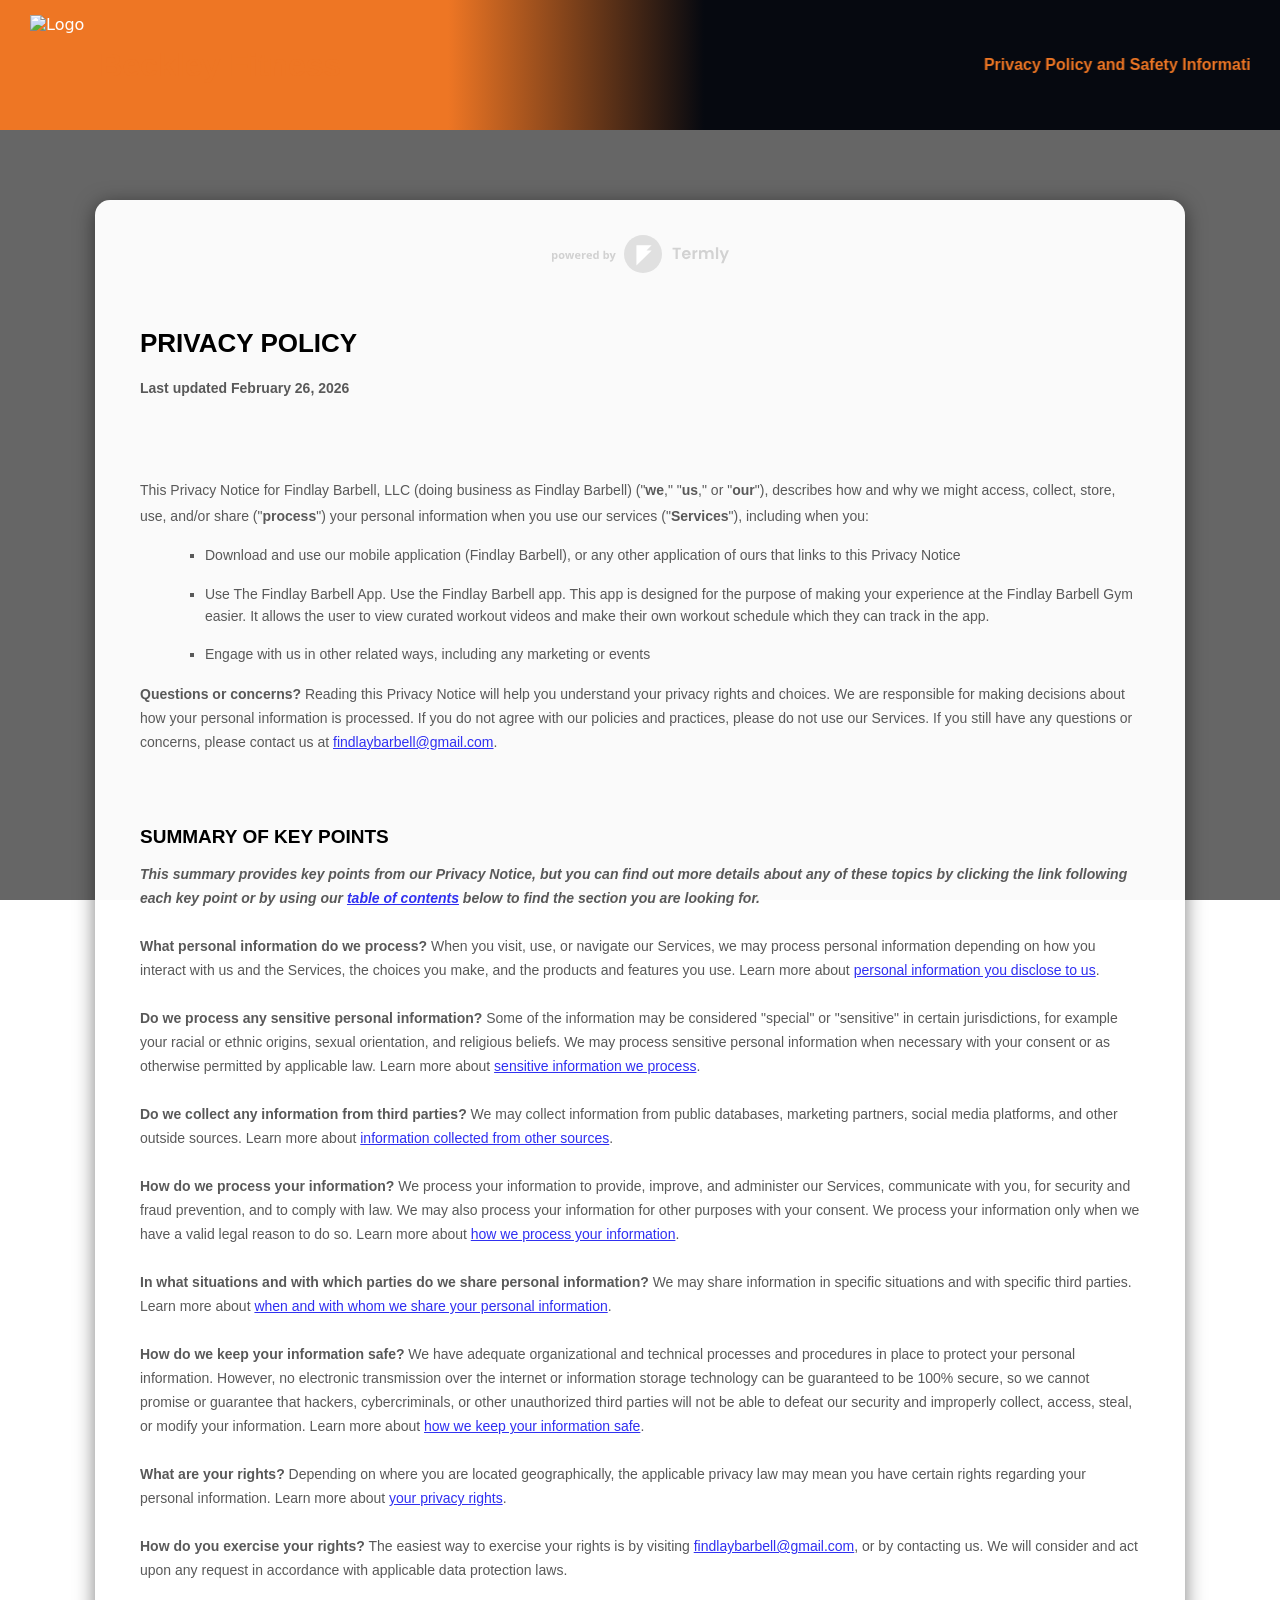
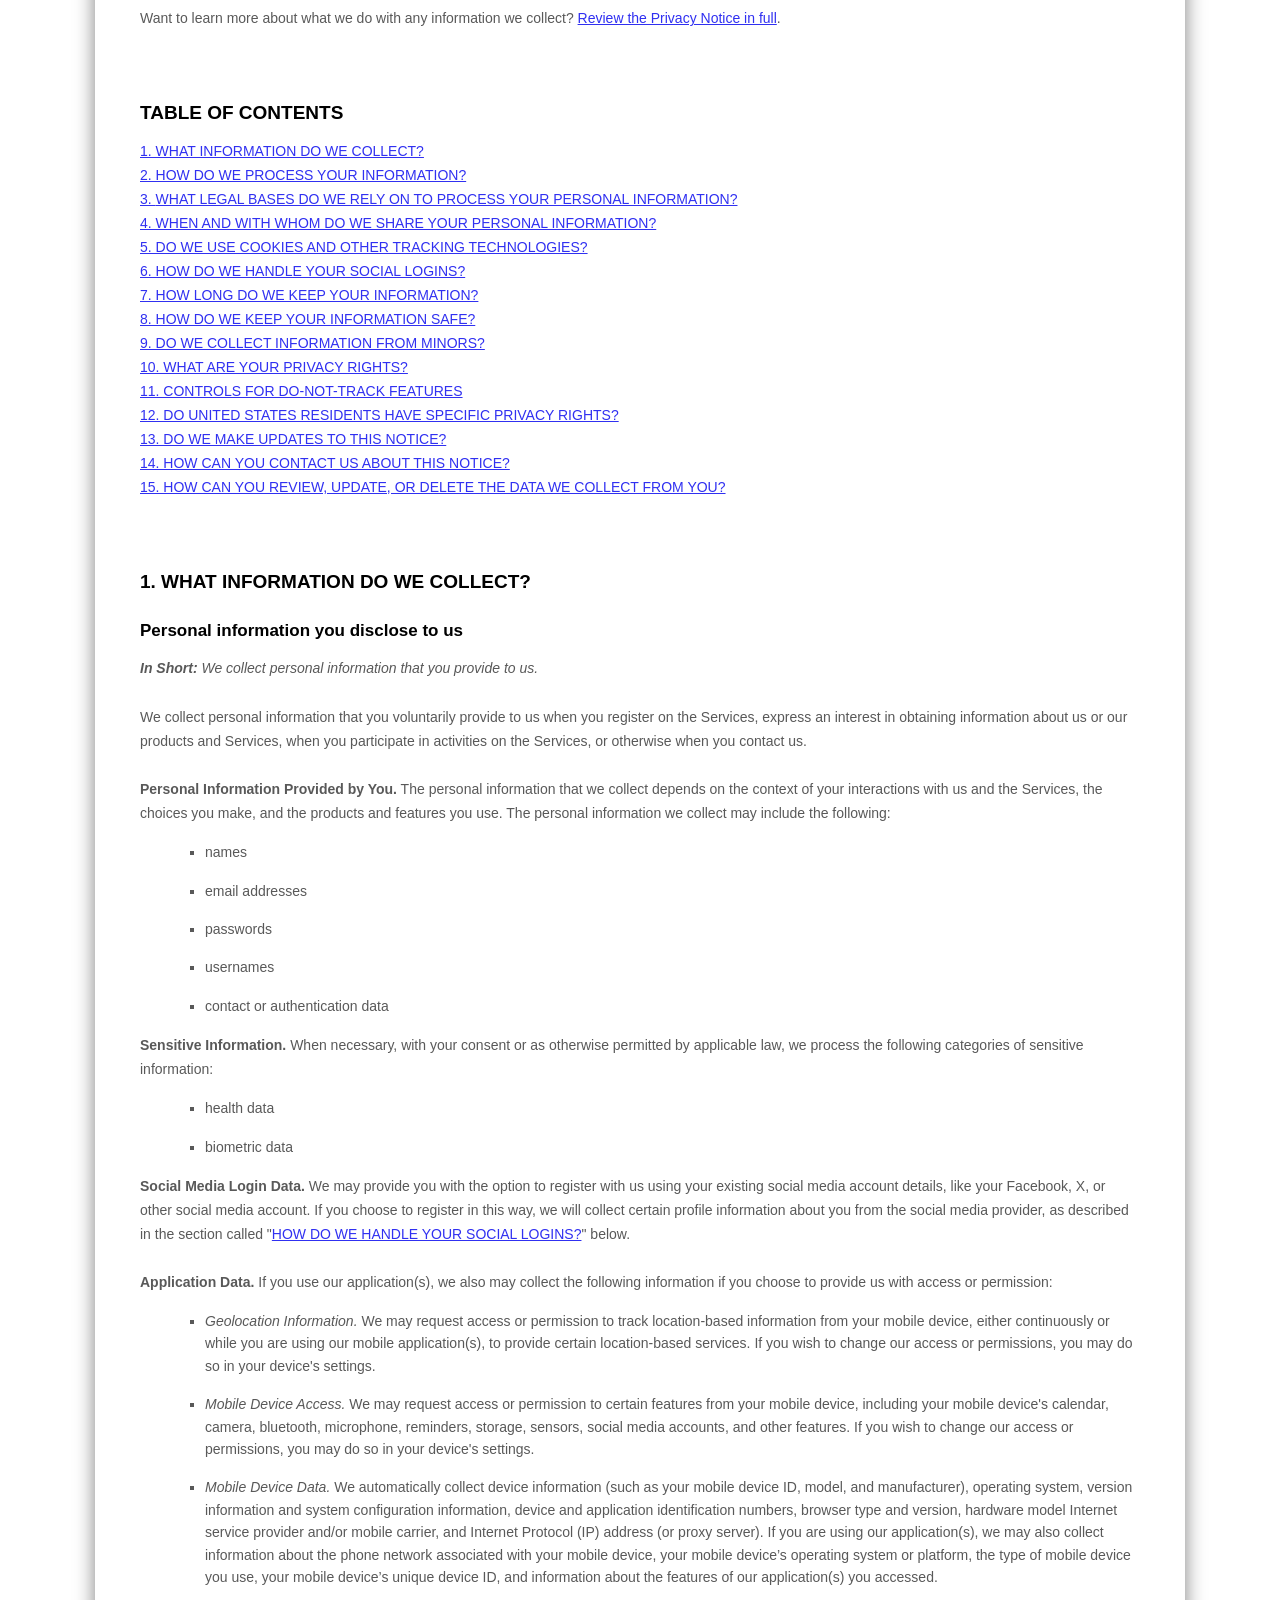
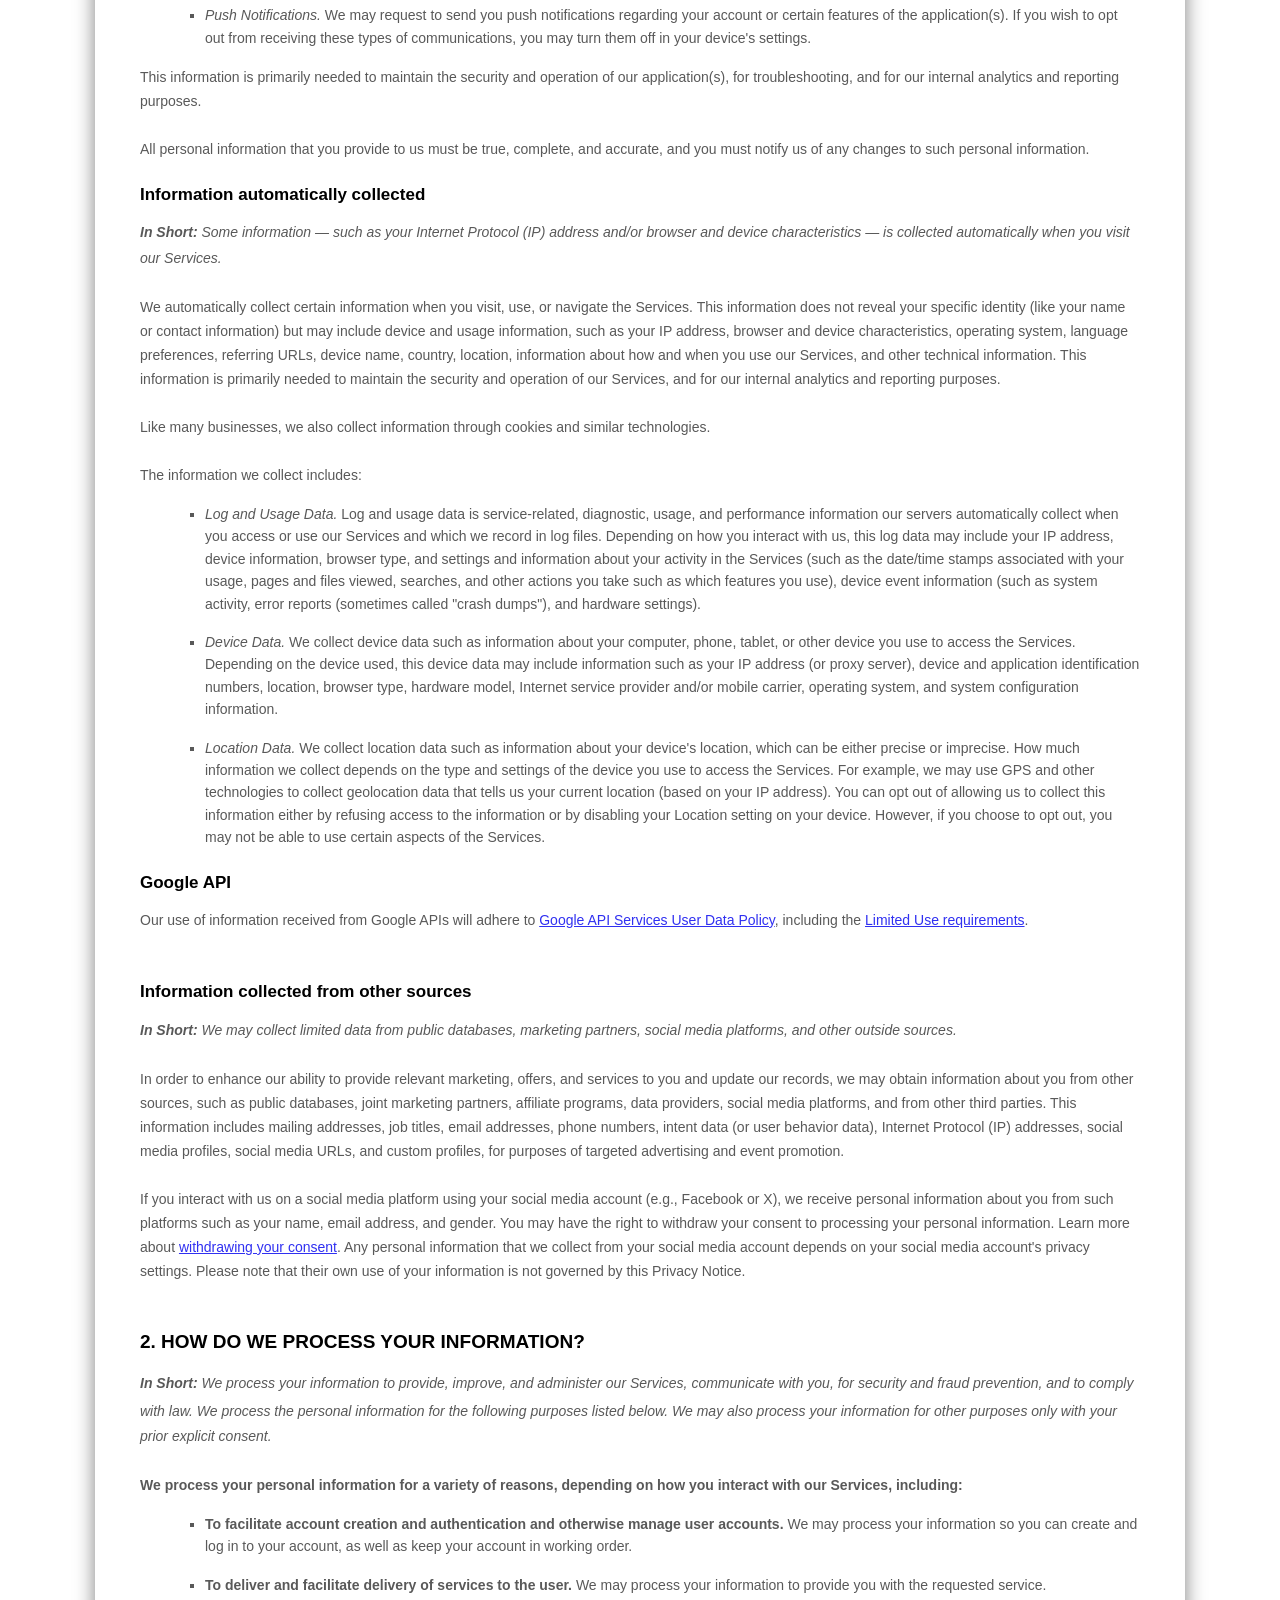
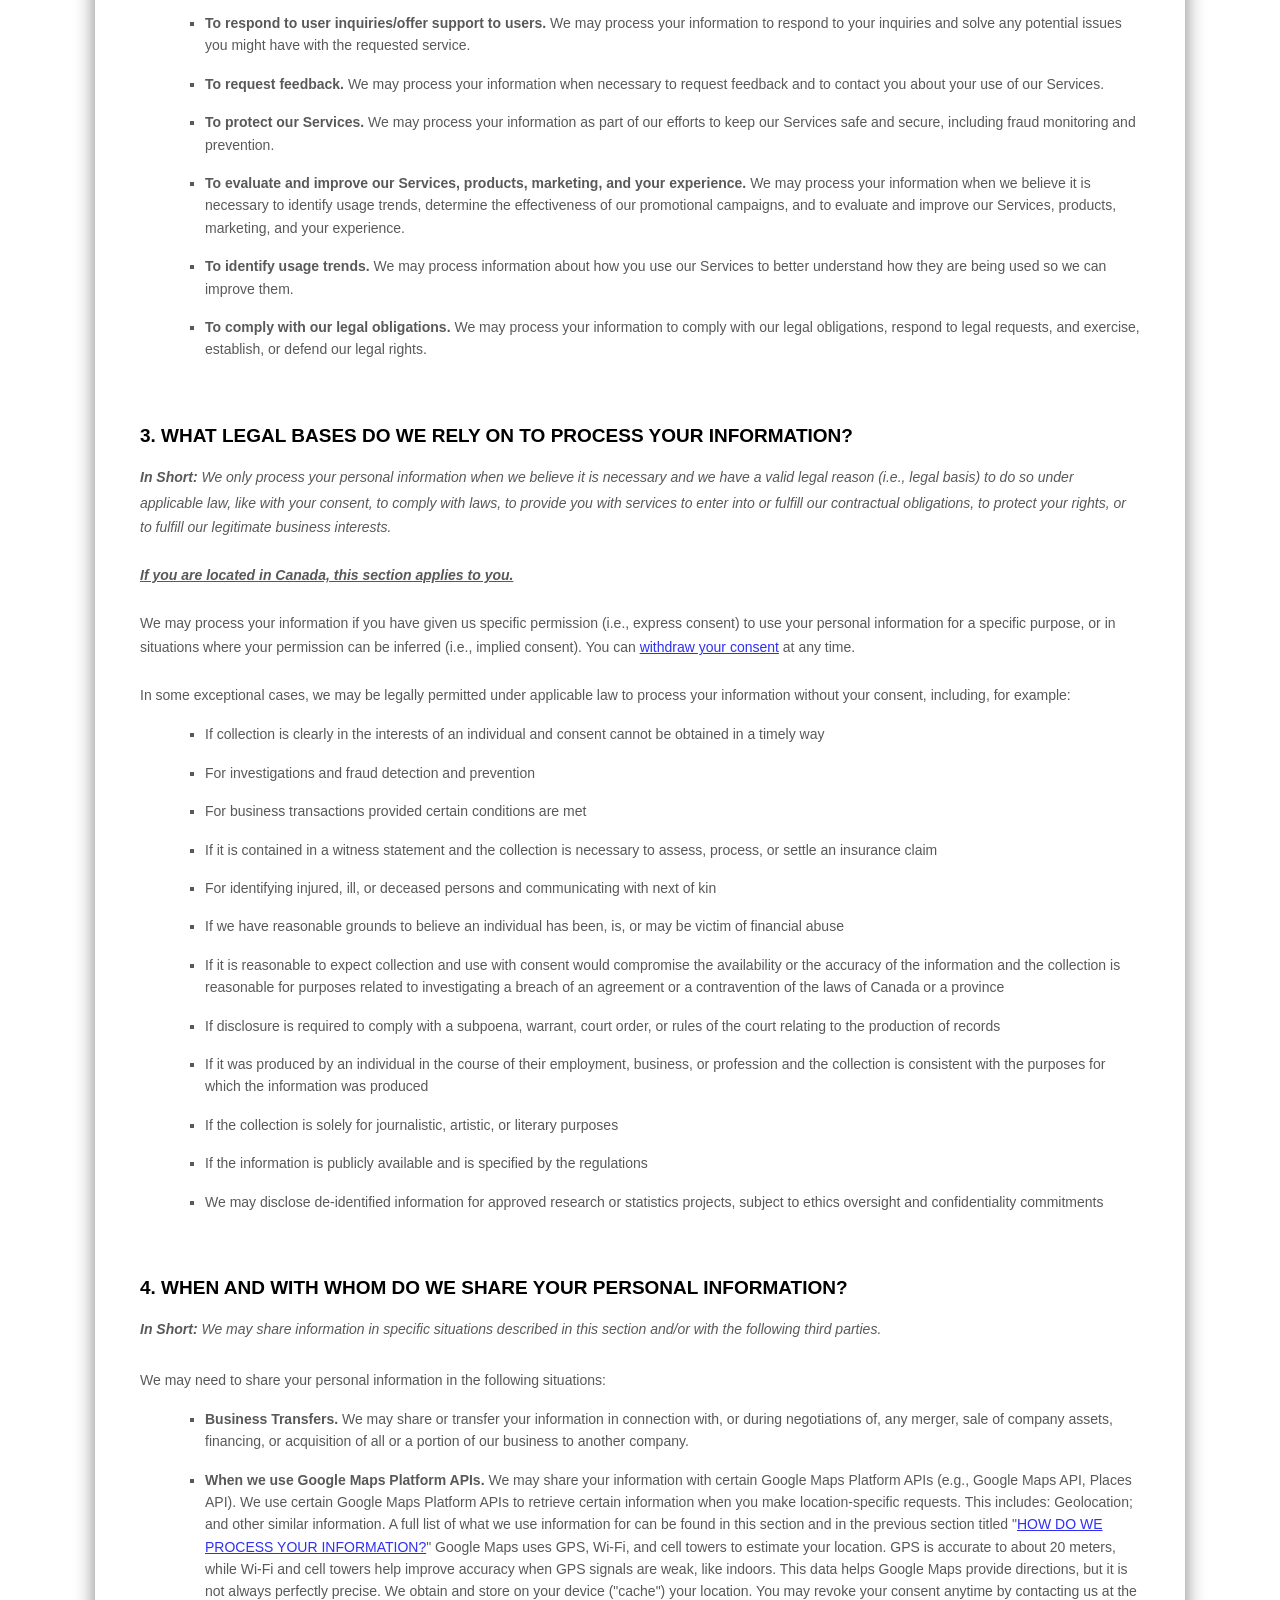
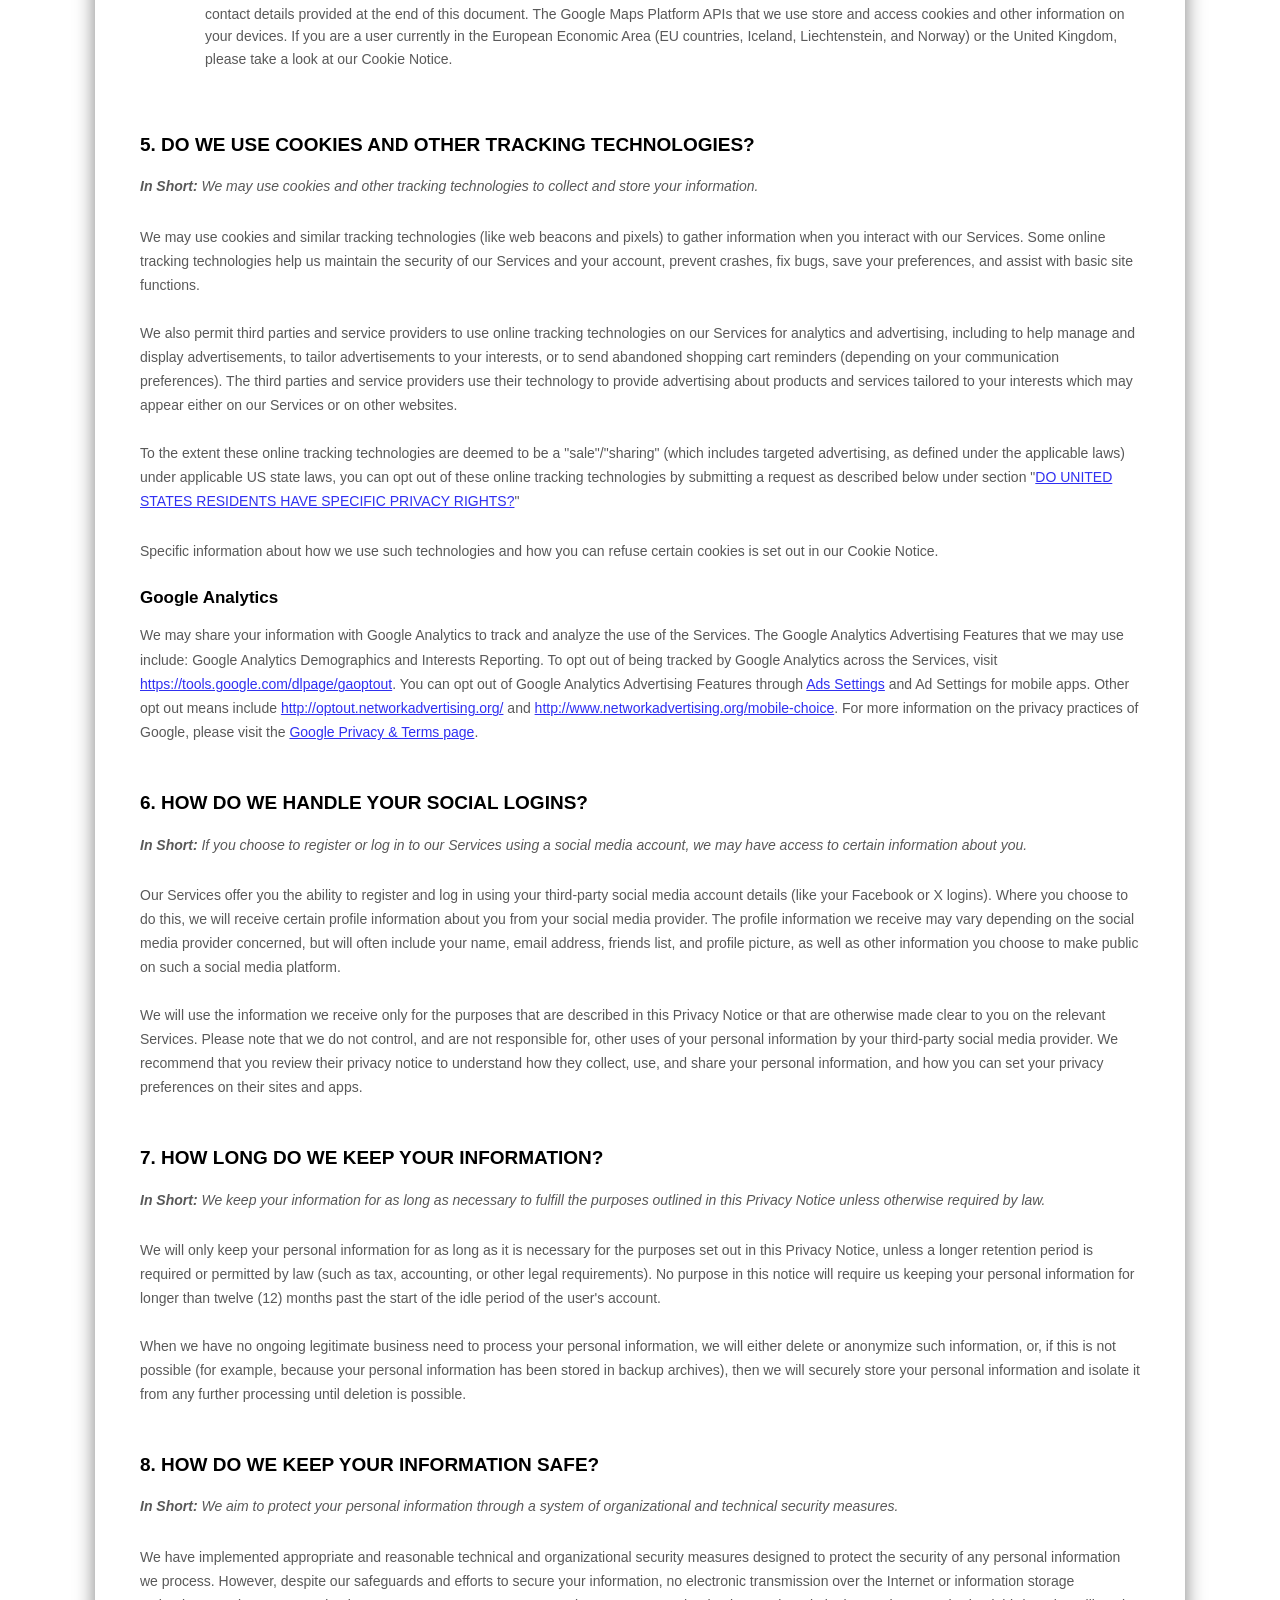
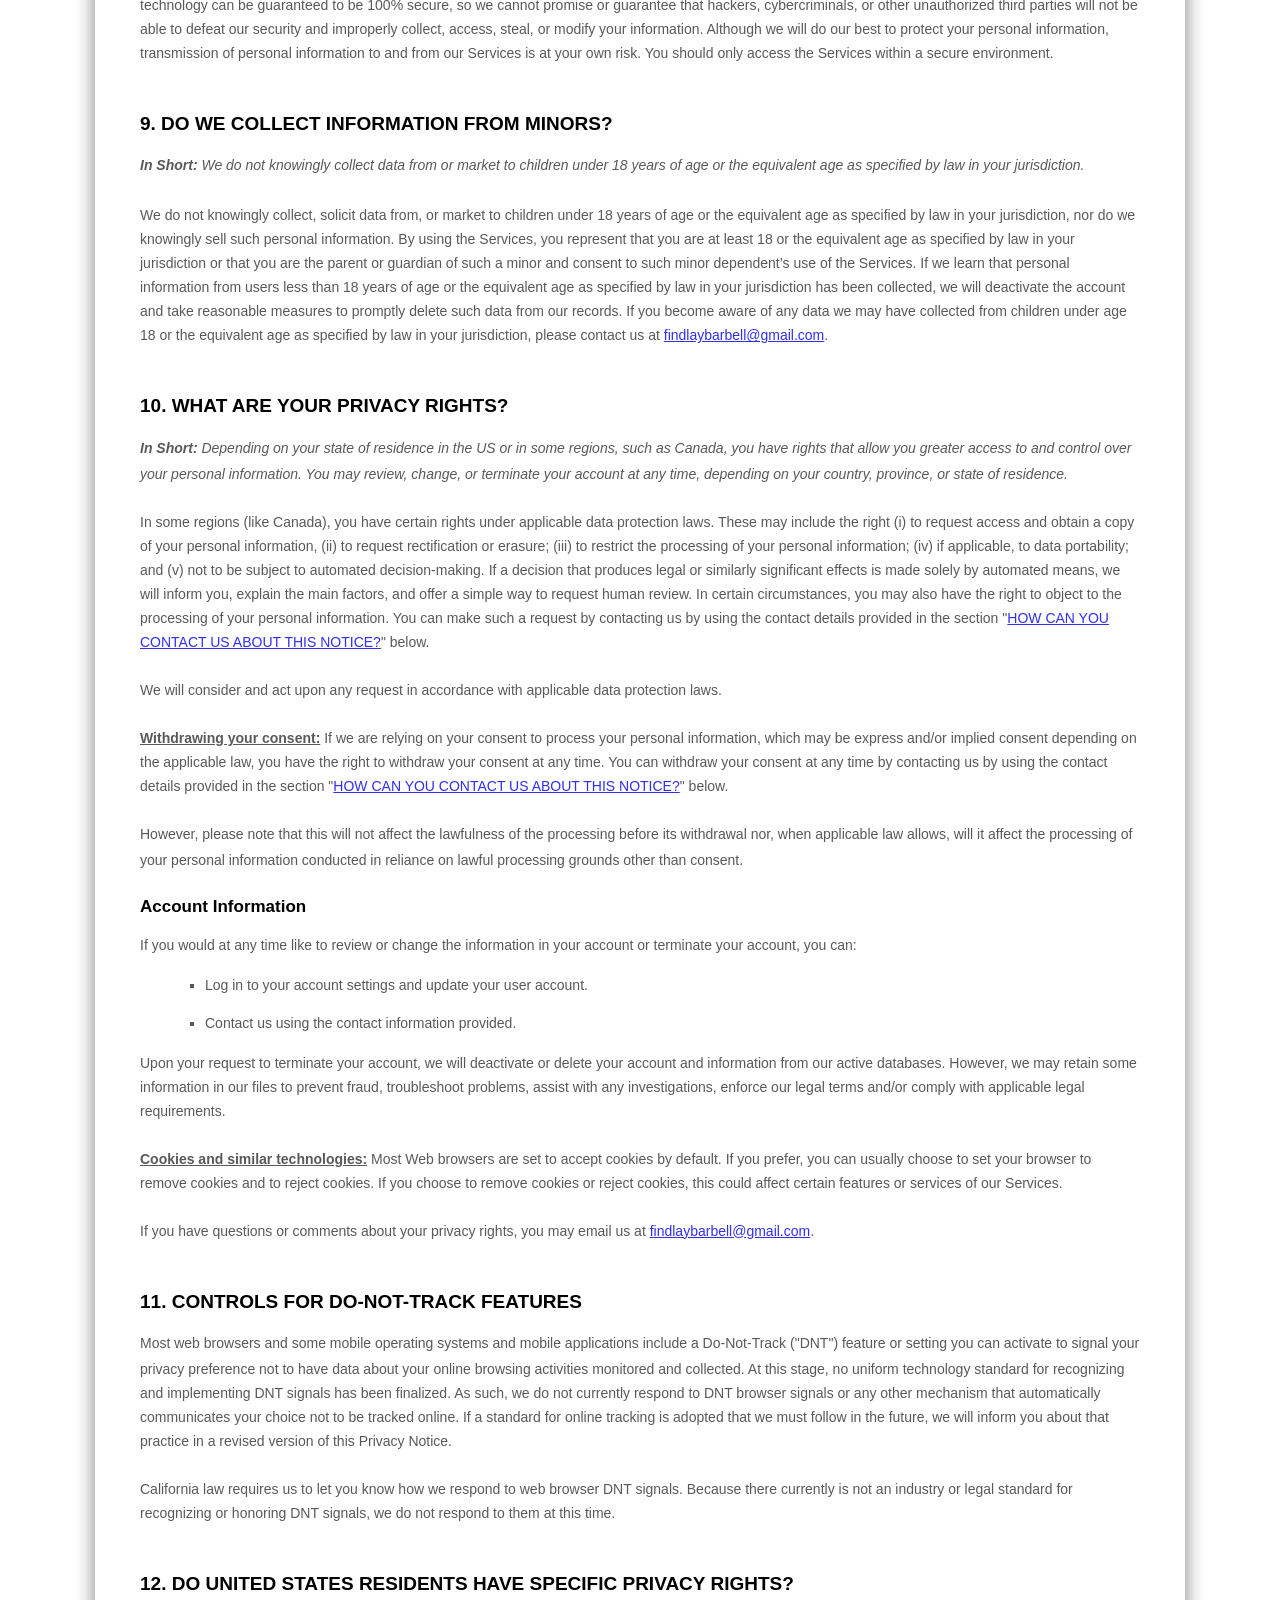
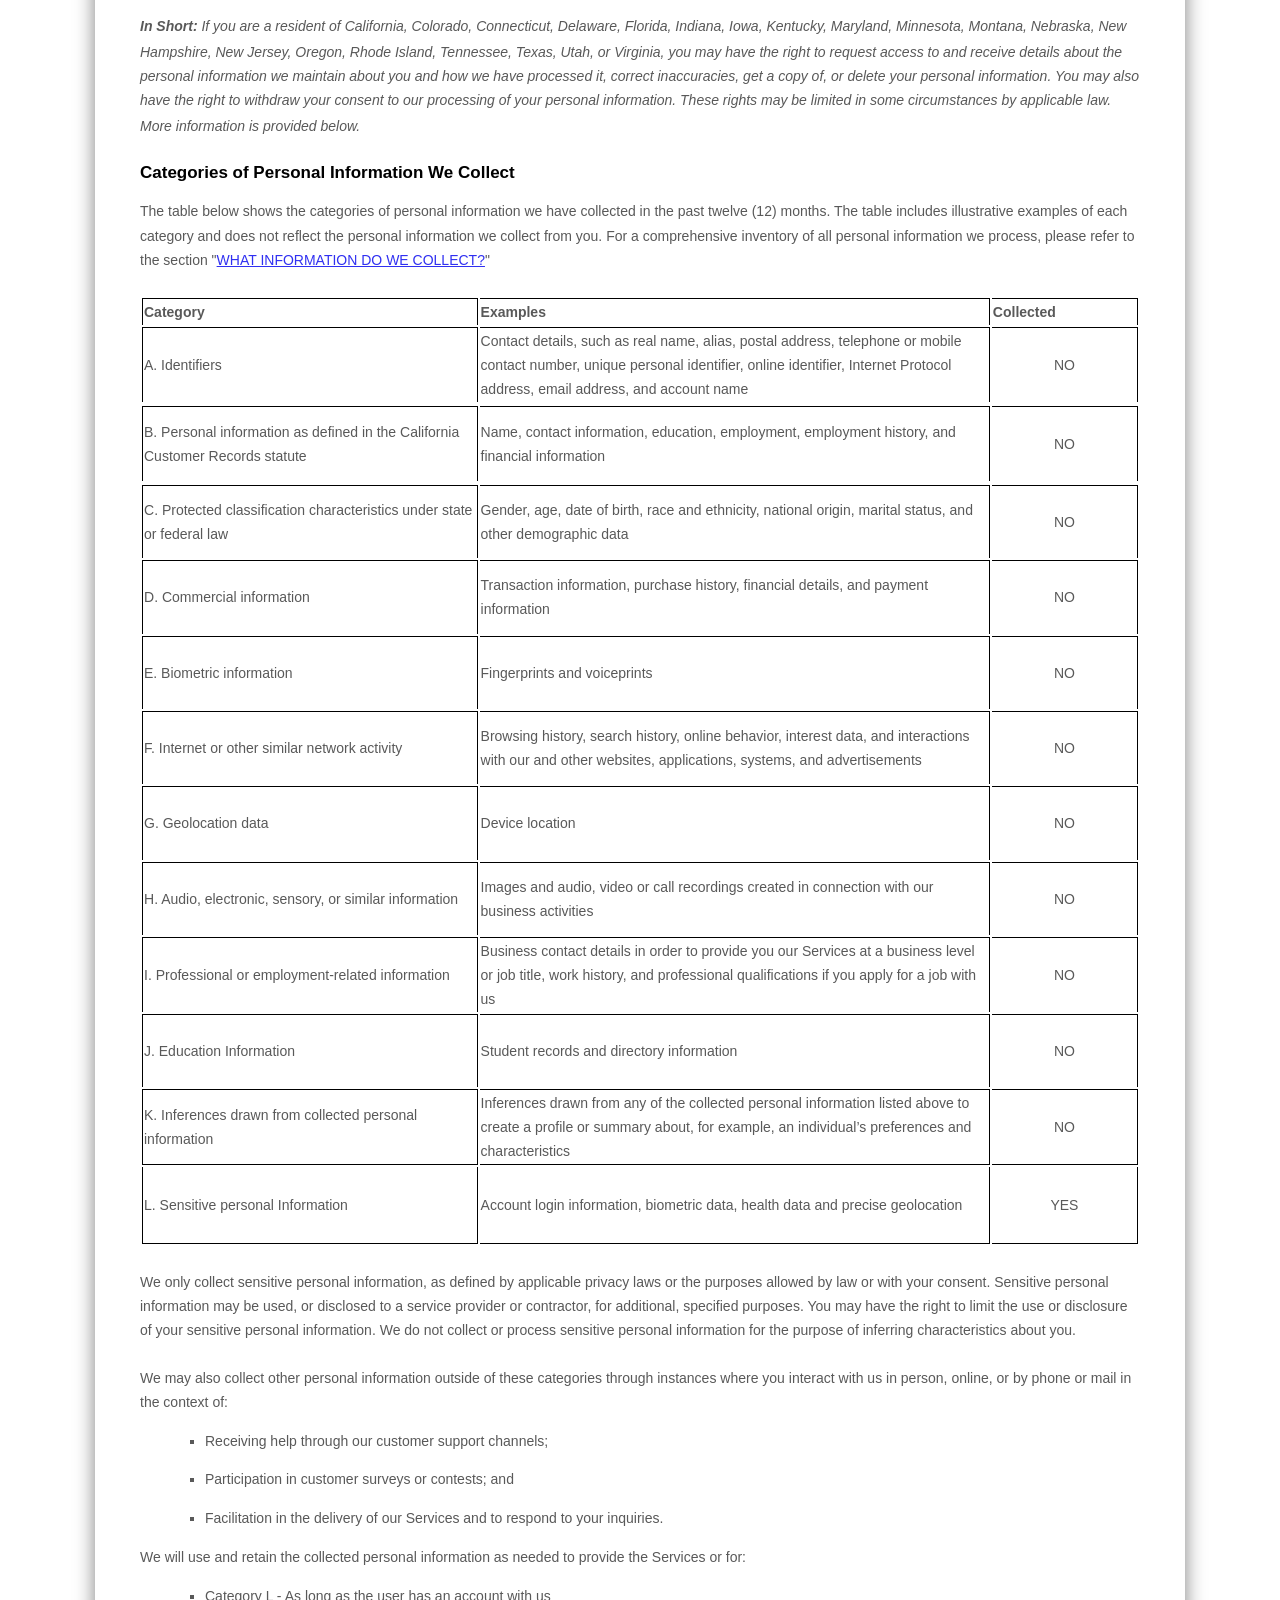
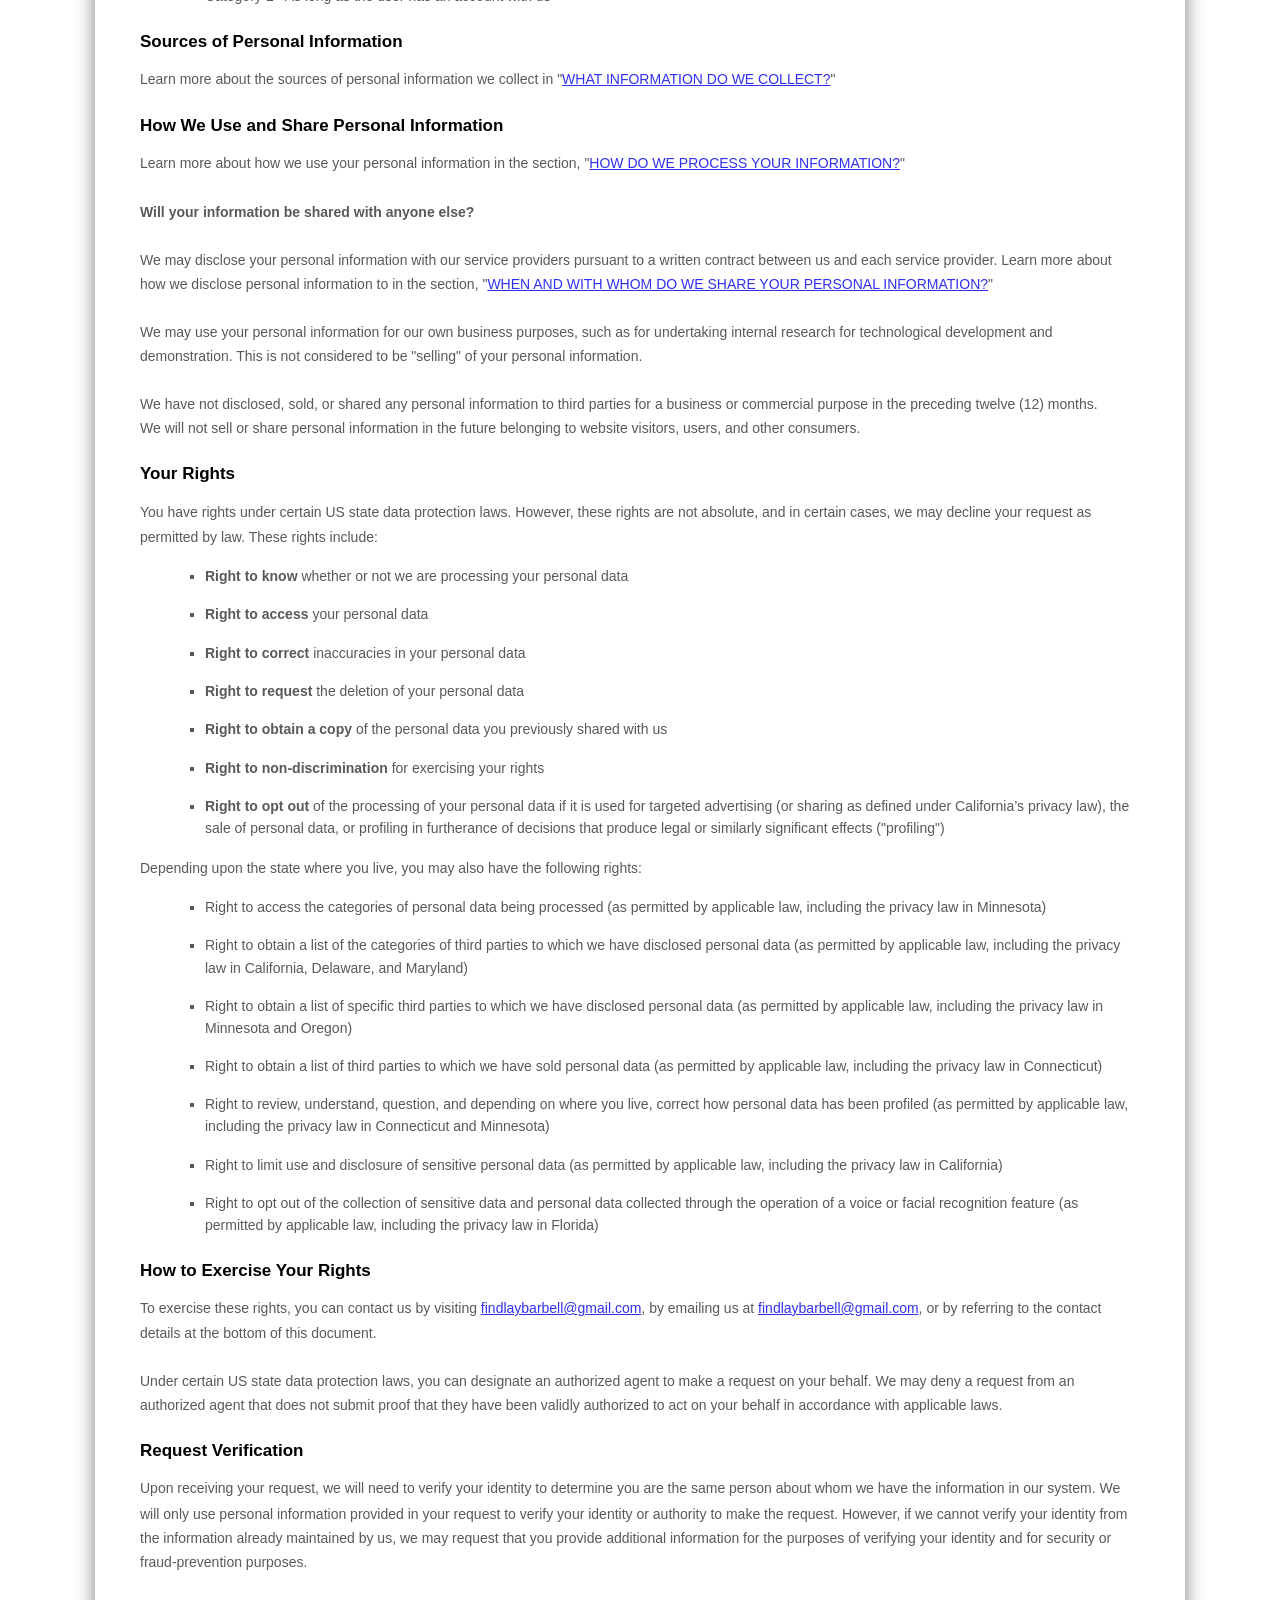
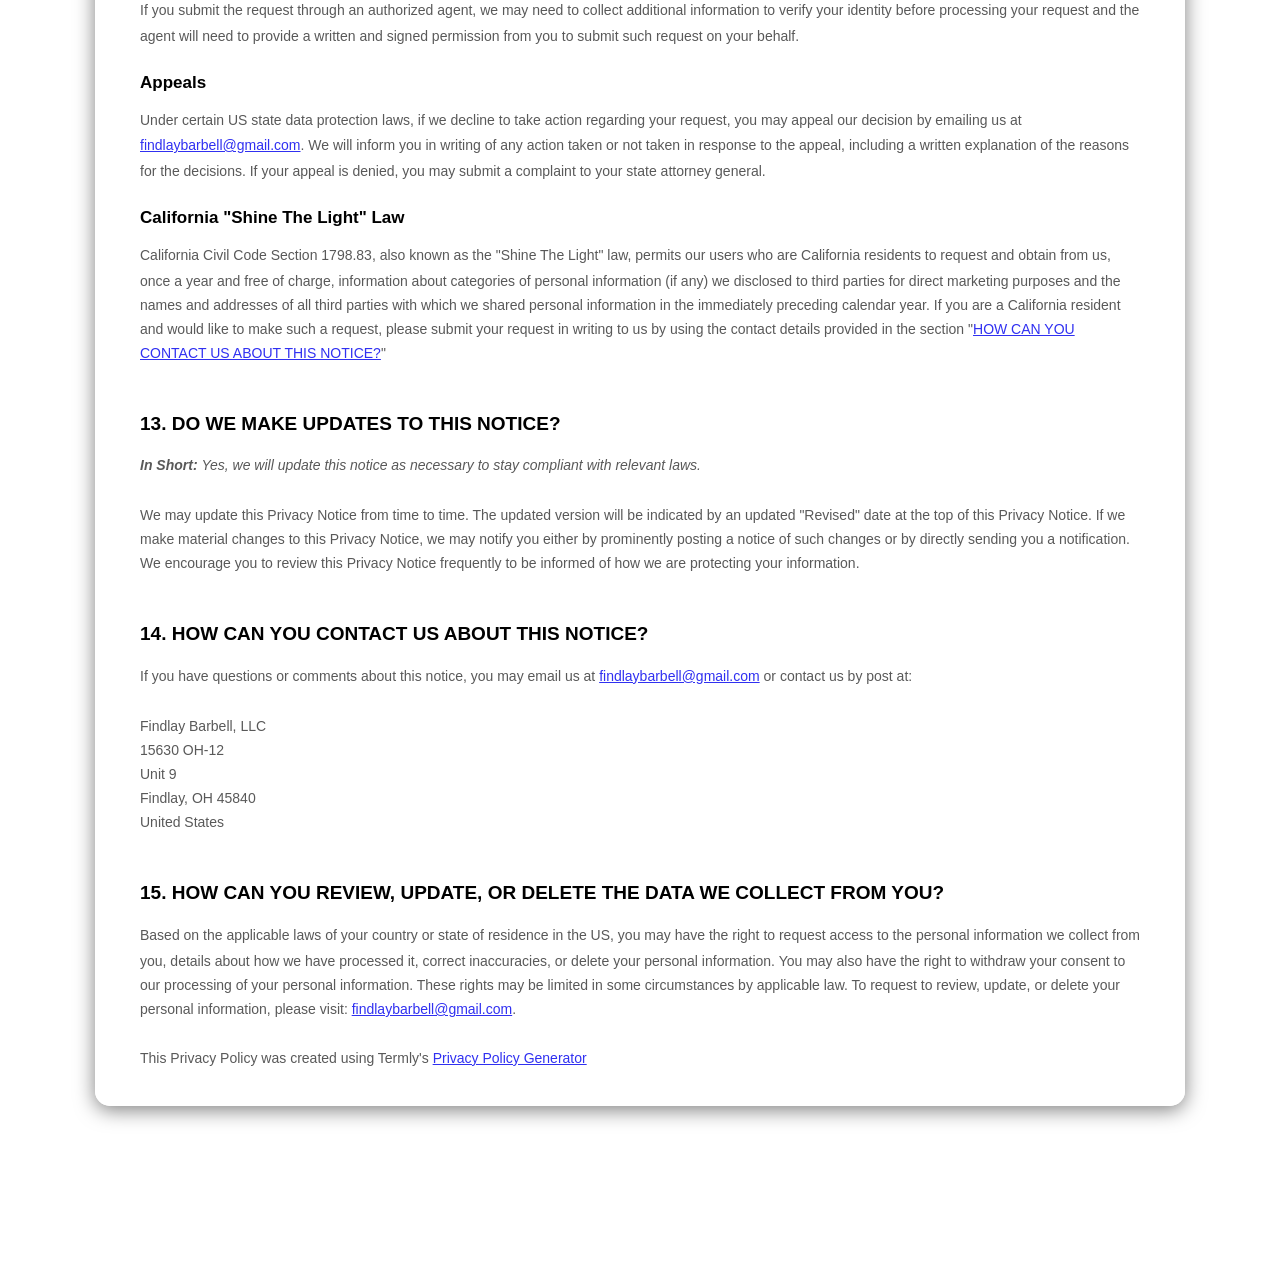
==== commit f161fafa: "Update index.html" ====
--- a/index.html
+++ b/index.html
@@ -6,6 +6,99 @@
     <title>Privacy Policy - Beckley Fitness</title>
     <link rel="stylesheet" href="..Styles.css">
     <style>
+        body {
+              font-family: 'Roboto', system-ui, sans-serif; 
+              position: relative; 
+              min-height: 100vh;
+              color: #fff;
+              display: flex;
+              flex-direction: column;
+              margin: 0;
+              padding: 0;
+            }
+        body::before {
+              content: "";
+              position: fixed;
+              top: 0;
+              left: 0;
+              width: 100%;
+              height: 100%;
+              background: url('..gym3.png') no-repeat center center fixed;
+              background-size: cover;
+              z-index: -2;
+            }
+            body::after {
+              content: "";
+              position: fixed;
+              top: 0;
+              left: 0;
+              width: 100%;
+              height: 100%;
+              background: rgba(0,0,0,0.6); 
+              z-index: -1; 
+            }
+            
+            .topbar {
+              display: flex;
+              justify-content: space-between;
+              align-items: center;
+              padding: 15px 30px;
+              background: linear-gradient(to right, #EE7624 35%, #060910 55%);
+            }
+            .topbar-logo {
+              height: 100px;
+              width: auto;
+              margin-right: 15px;
+            }
+            .topbar .title {
+              font-family: 'Oswald', sans-serif; 
+              font-size: 2rem;
+              font-weight: 900;
+              color: #EE7624;
+            }
+            .topbar .announcements {
+              flex: 1;
+              margin-left: 40px;
+              font-weight: 700;
+              color: #EE7624;
+              font-family: 'Roboto', sans-serif;
+            }
+            
+            .navbar {
+              display: flex;
+              justify-content: center;
+              background: #EE7624;
+            }
+            .navbar a {
+              padding: 15px 25px;
+              color: #fff;
+              text-decoration: none;
+              font-weight: 700;
+              font-family: 'Oswald', sans-serif;
+              transition: background 0.2s, color 0.2s;
+            }
+            .navbar a:hover {
+              background: #e15e32;
+            }
+            .navbar a.active {
+              background: #e15e32;
+            }
+            
+            .content {
+              flex: 1;
+              max-width: 1400px;
+              margin: 30px auto;
+              padding: 20px;
+              padding-bottom: 120px; 
+              text-align: center;
+            }
+            .content h2 {
+              margin-bottom: 25px;
+              font-size: 2.2rem;
+              color: #e15e32;
+              font-family: 'Oswald', sans-serif; 
+            }
+
         .policy-box {
             max-width: 1000px;
             margin: 20px auto;
@@ -39,7 +132,7 @@
 <body>
 
     <header class="topbar">
-        <img src="../Images/logo.png" alt="Logo" class="topbar-logo">
+        <img src="Logo.png" alt="Logo" class="topbar-logo">
         <div class="title">Beckley Fitness</div>
         <marquee class="announcements">
             Privacy Policy and Safety Information
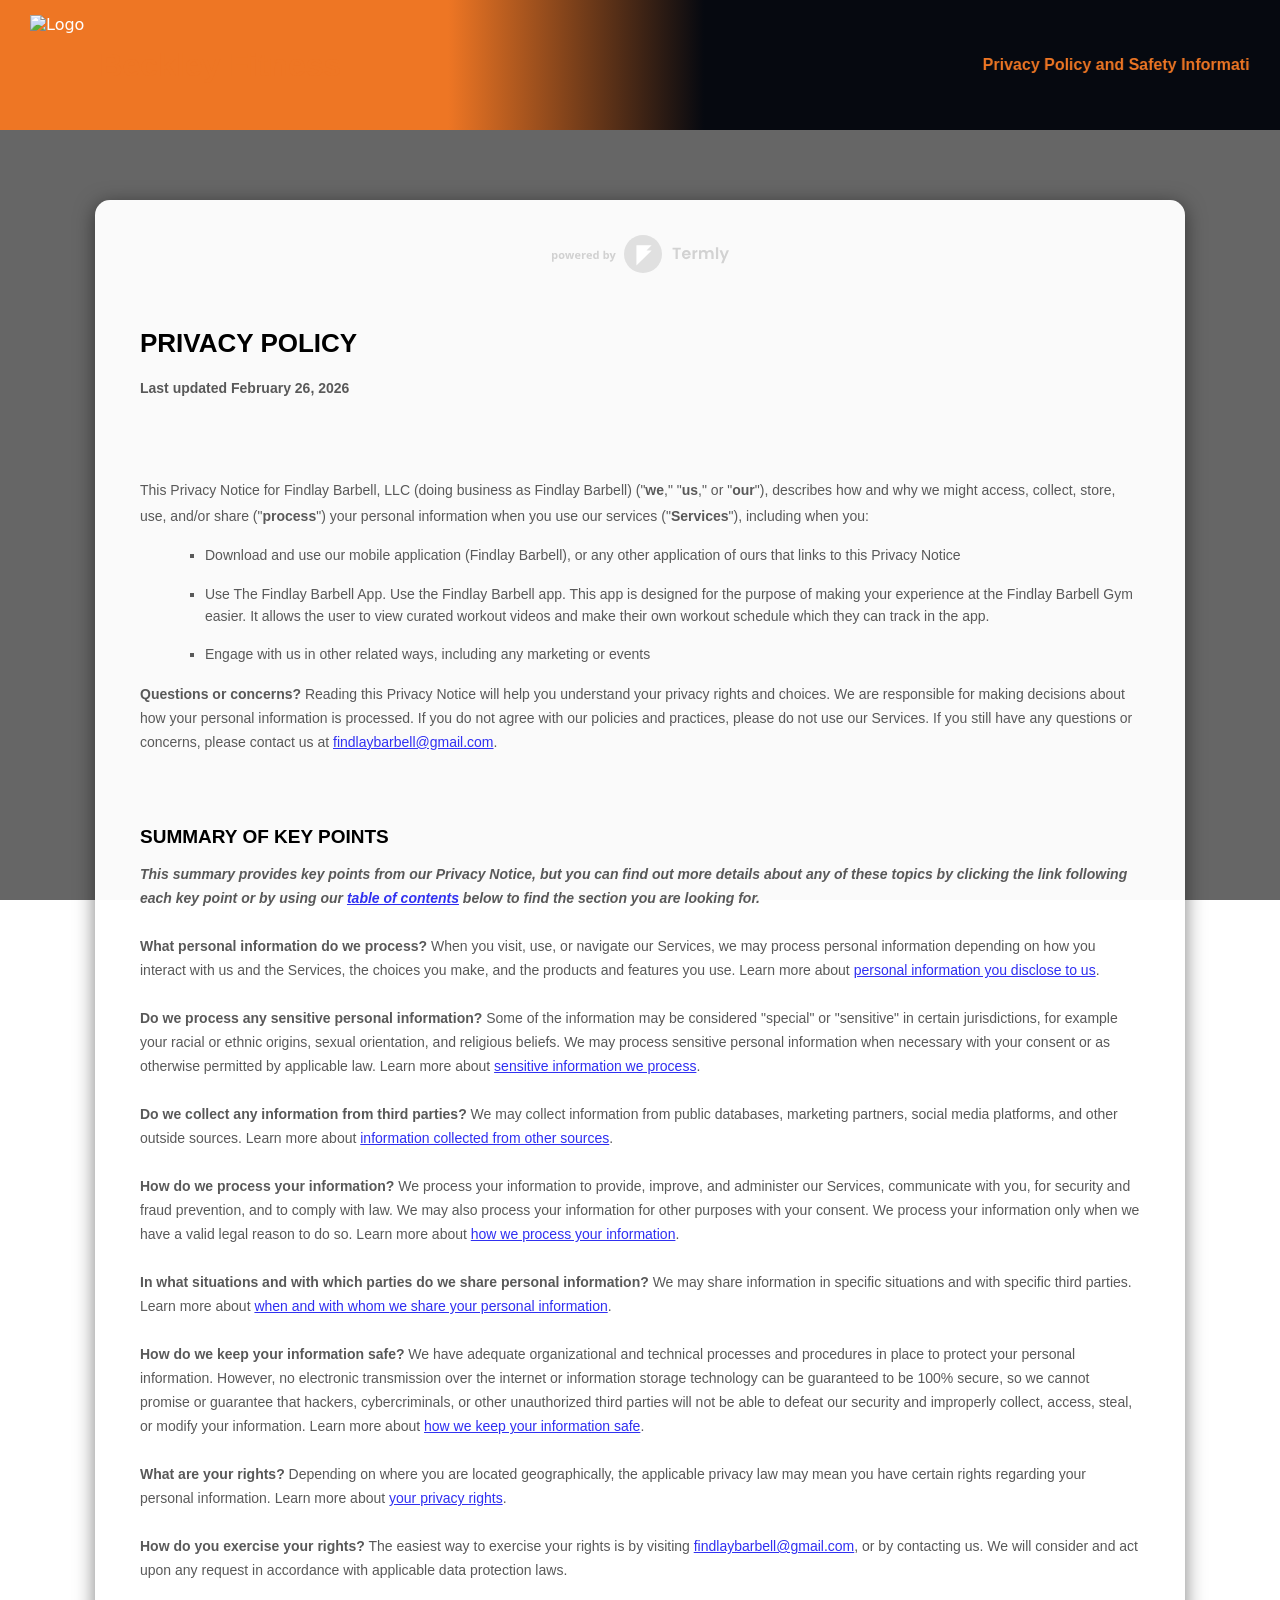
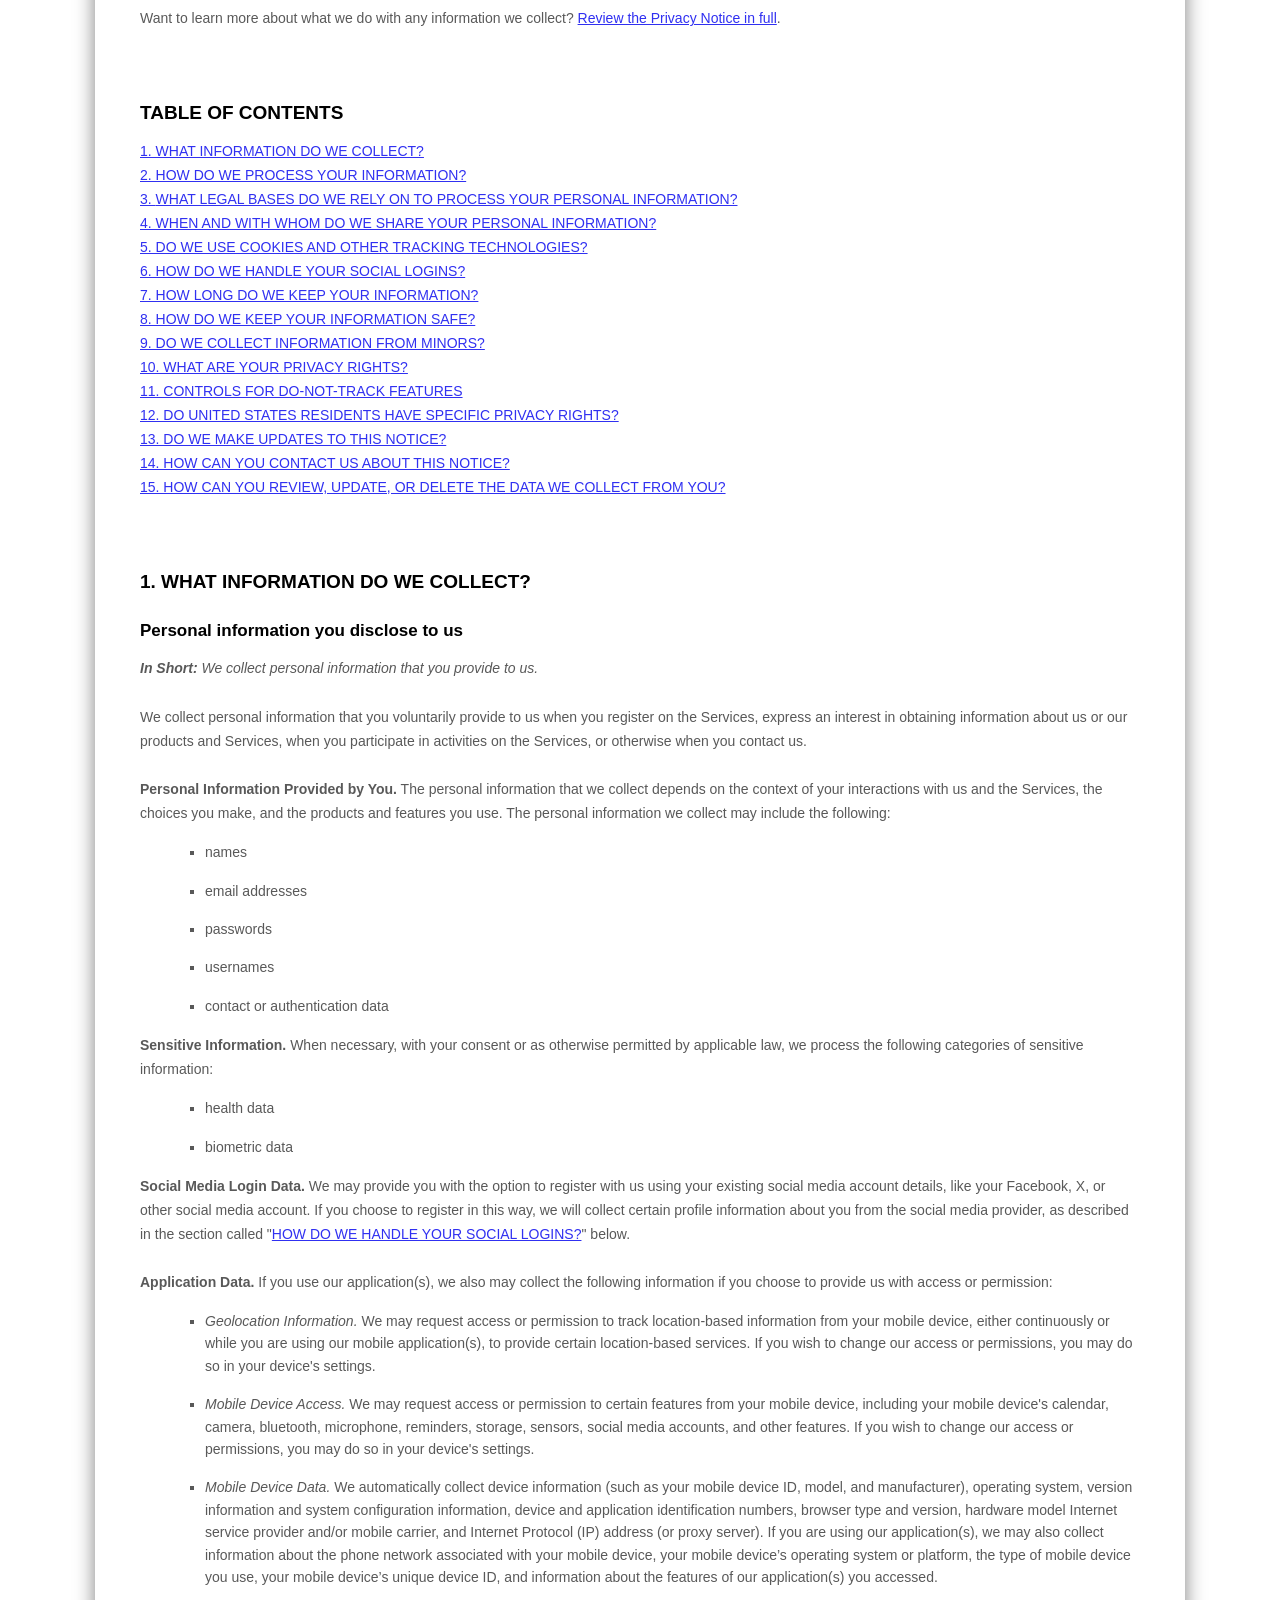
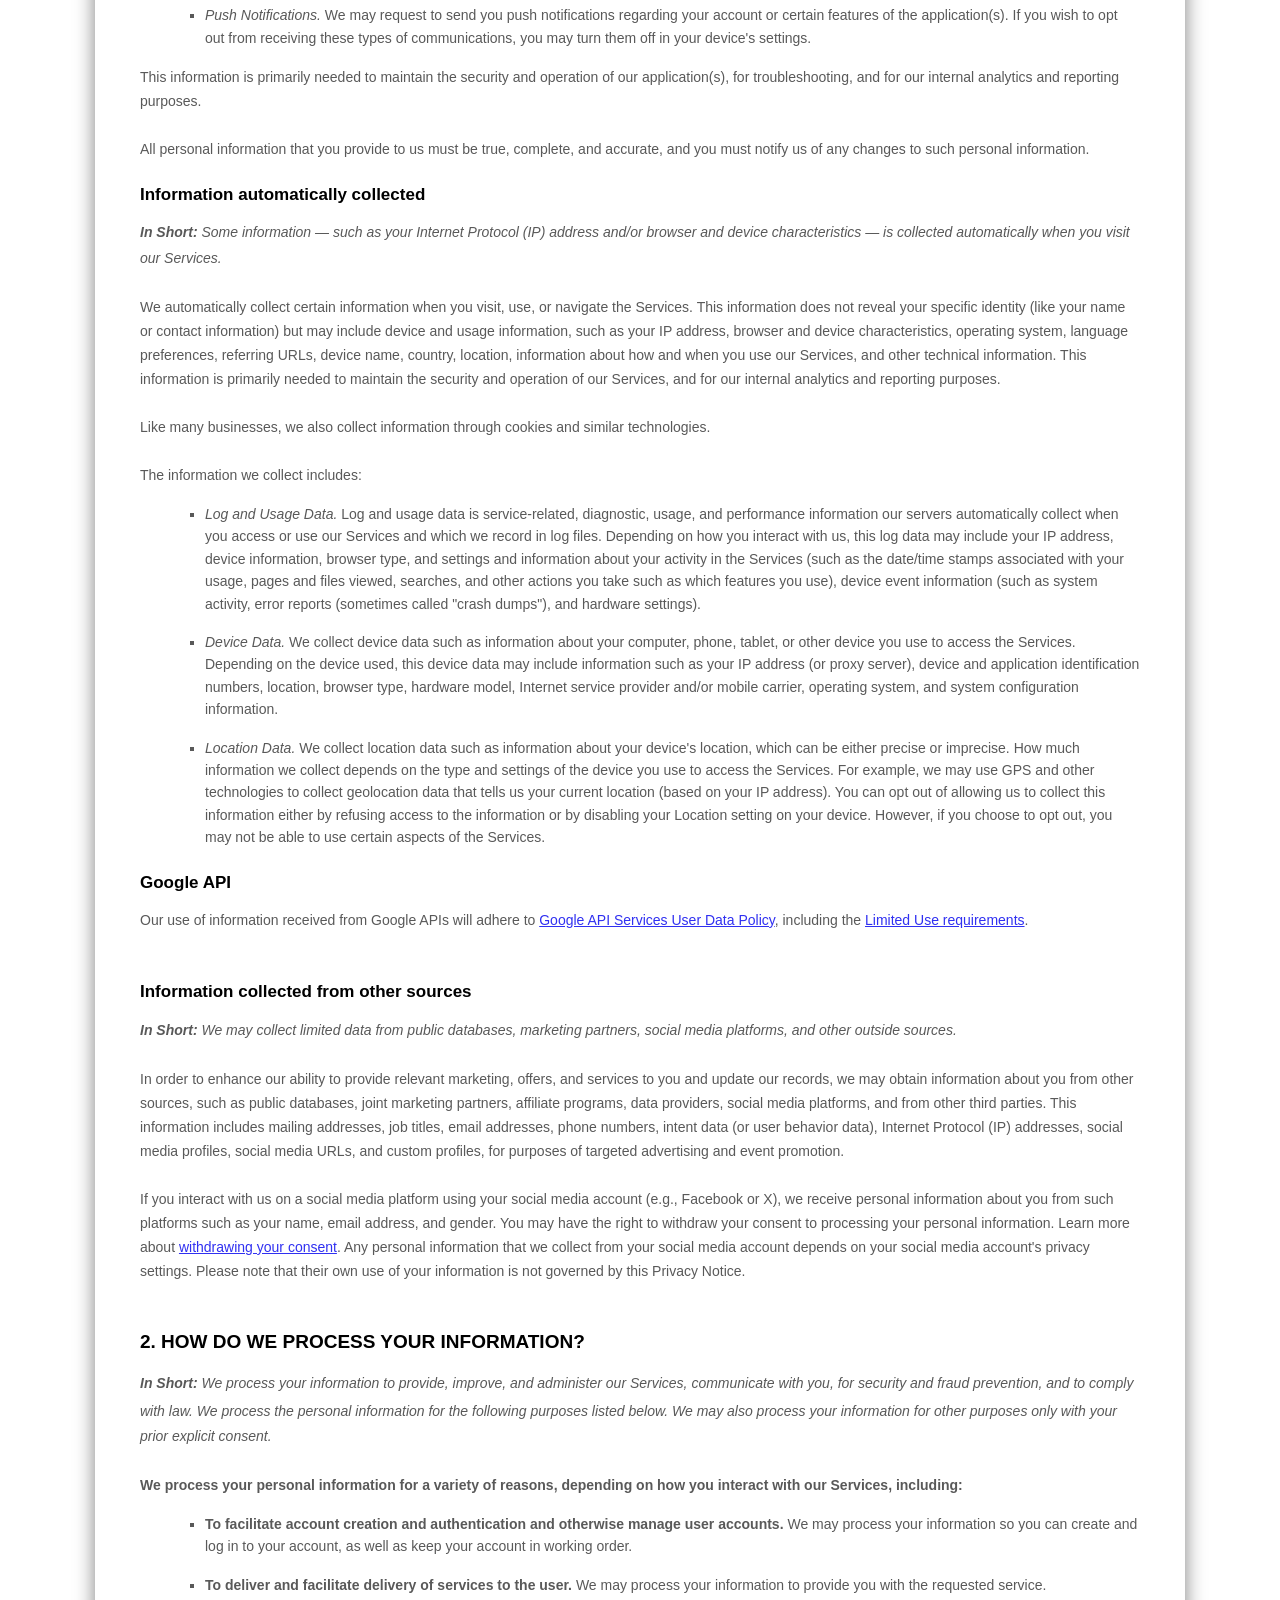
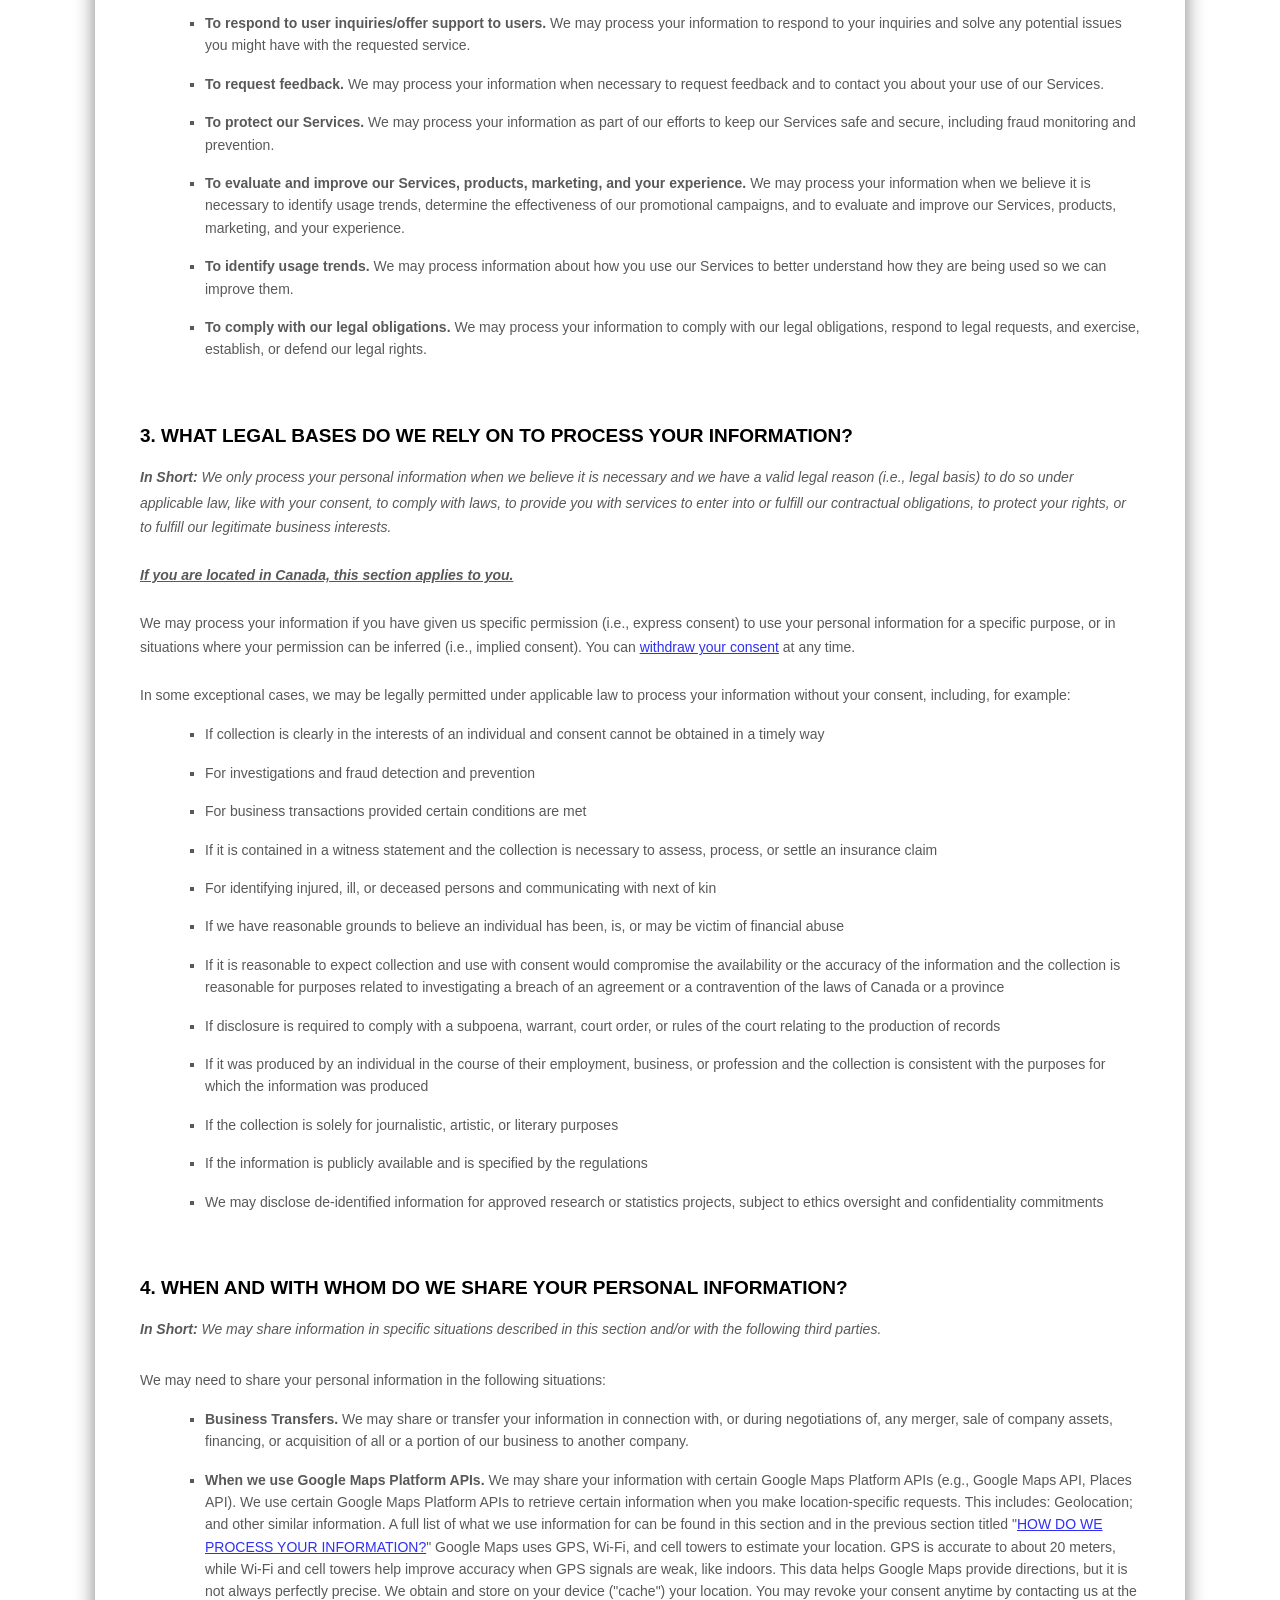
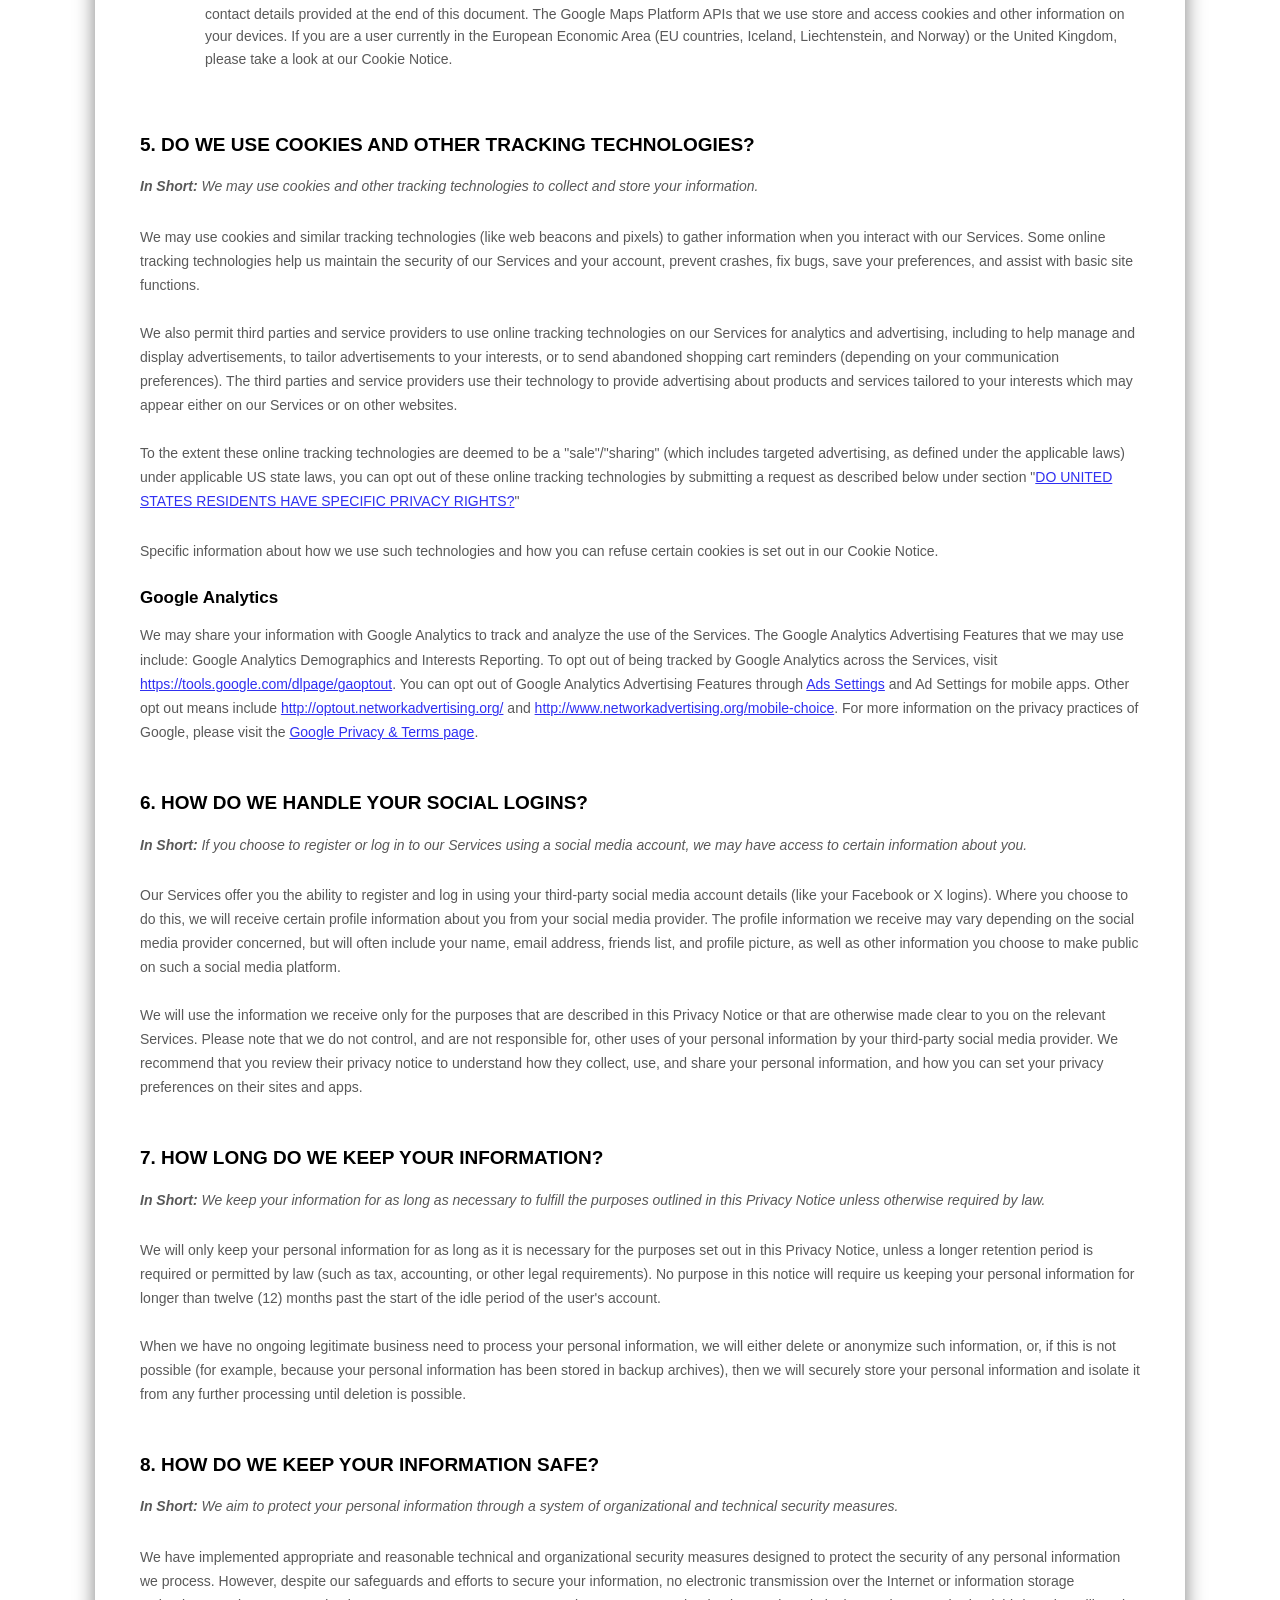
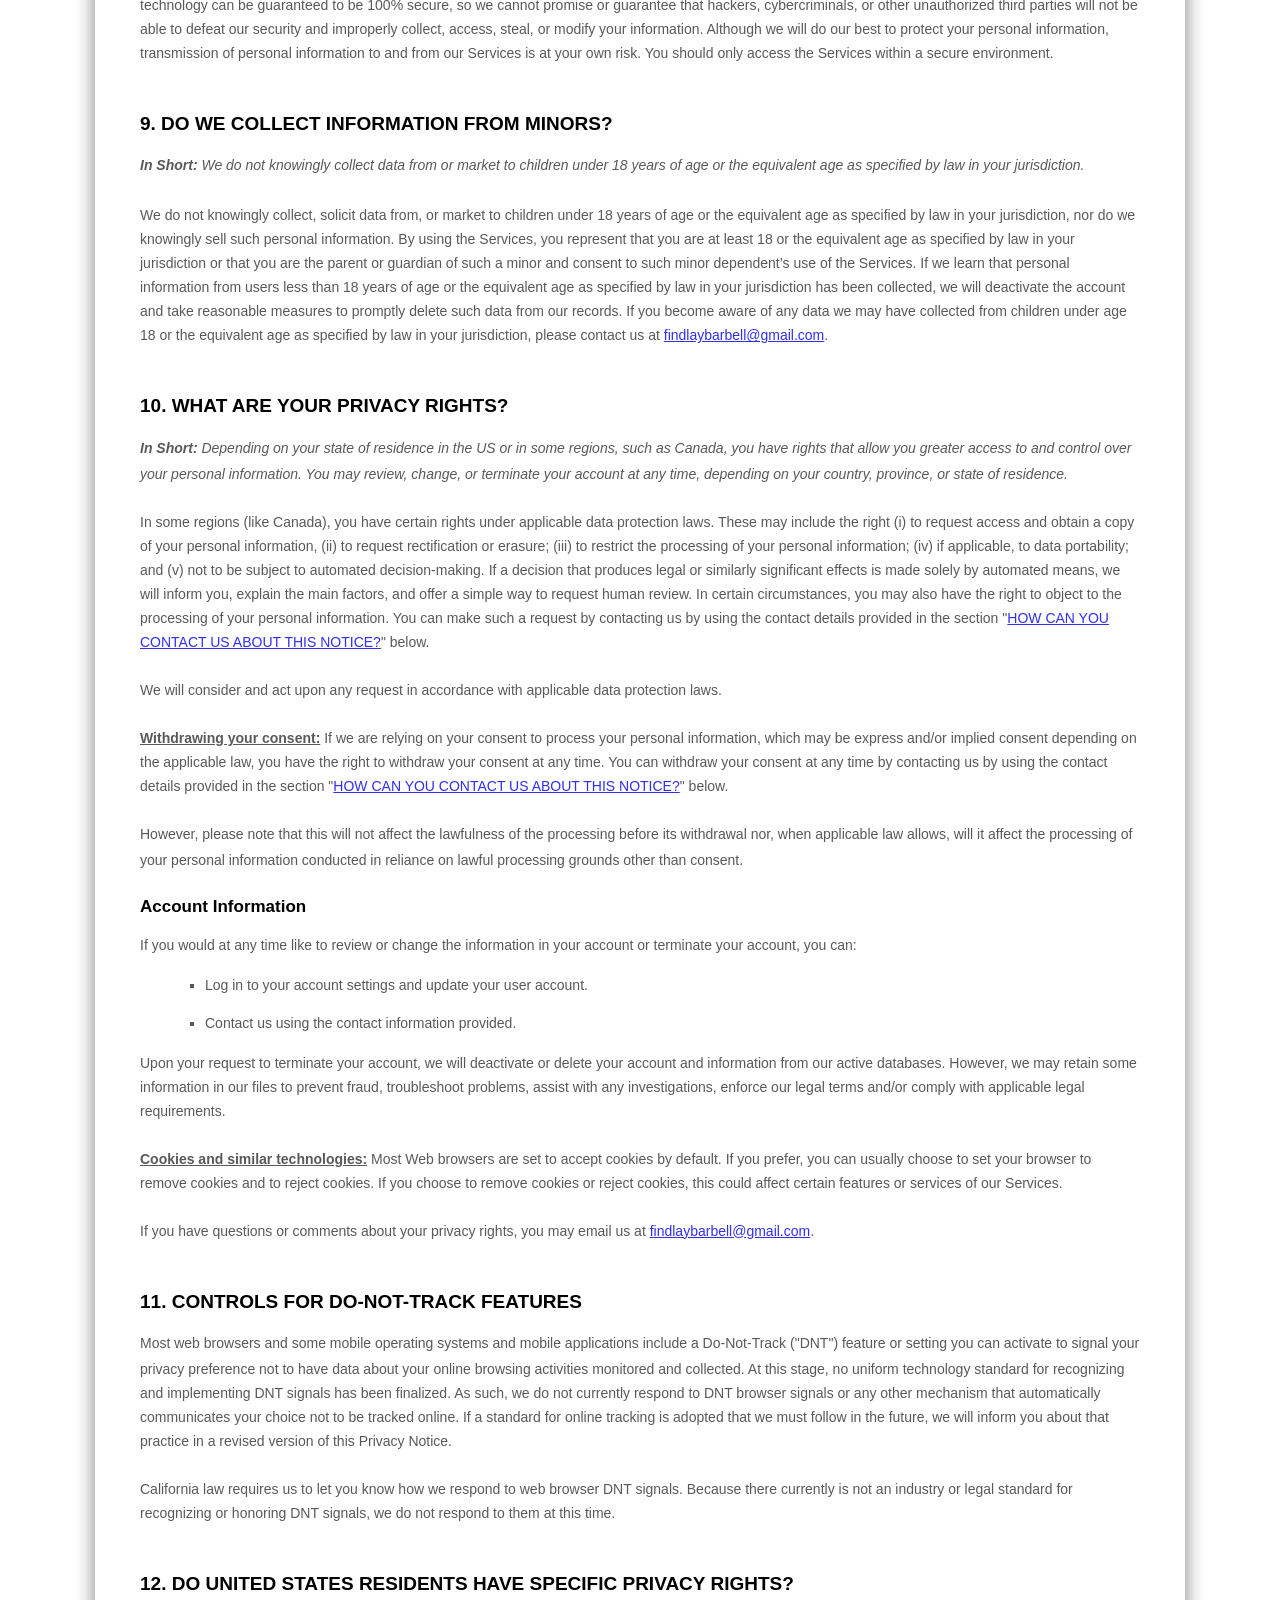
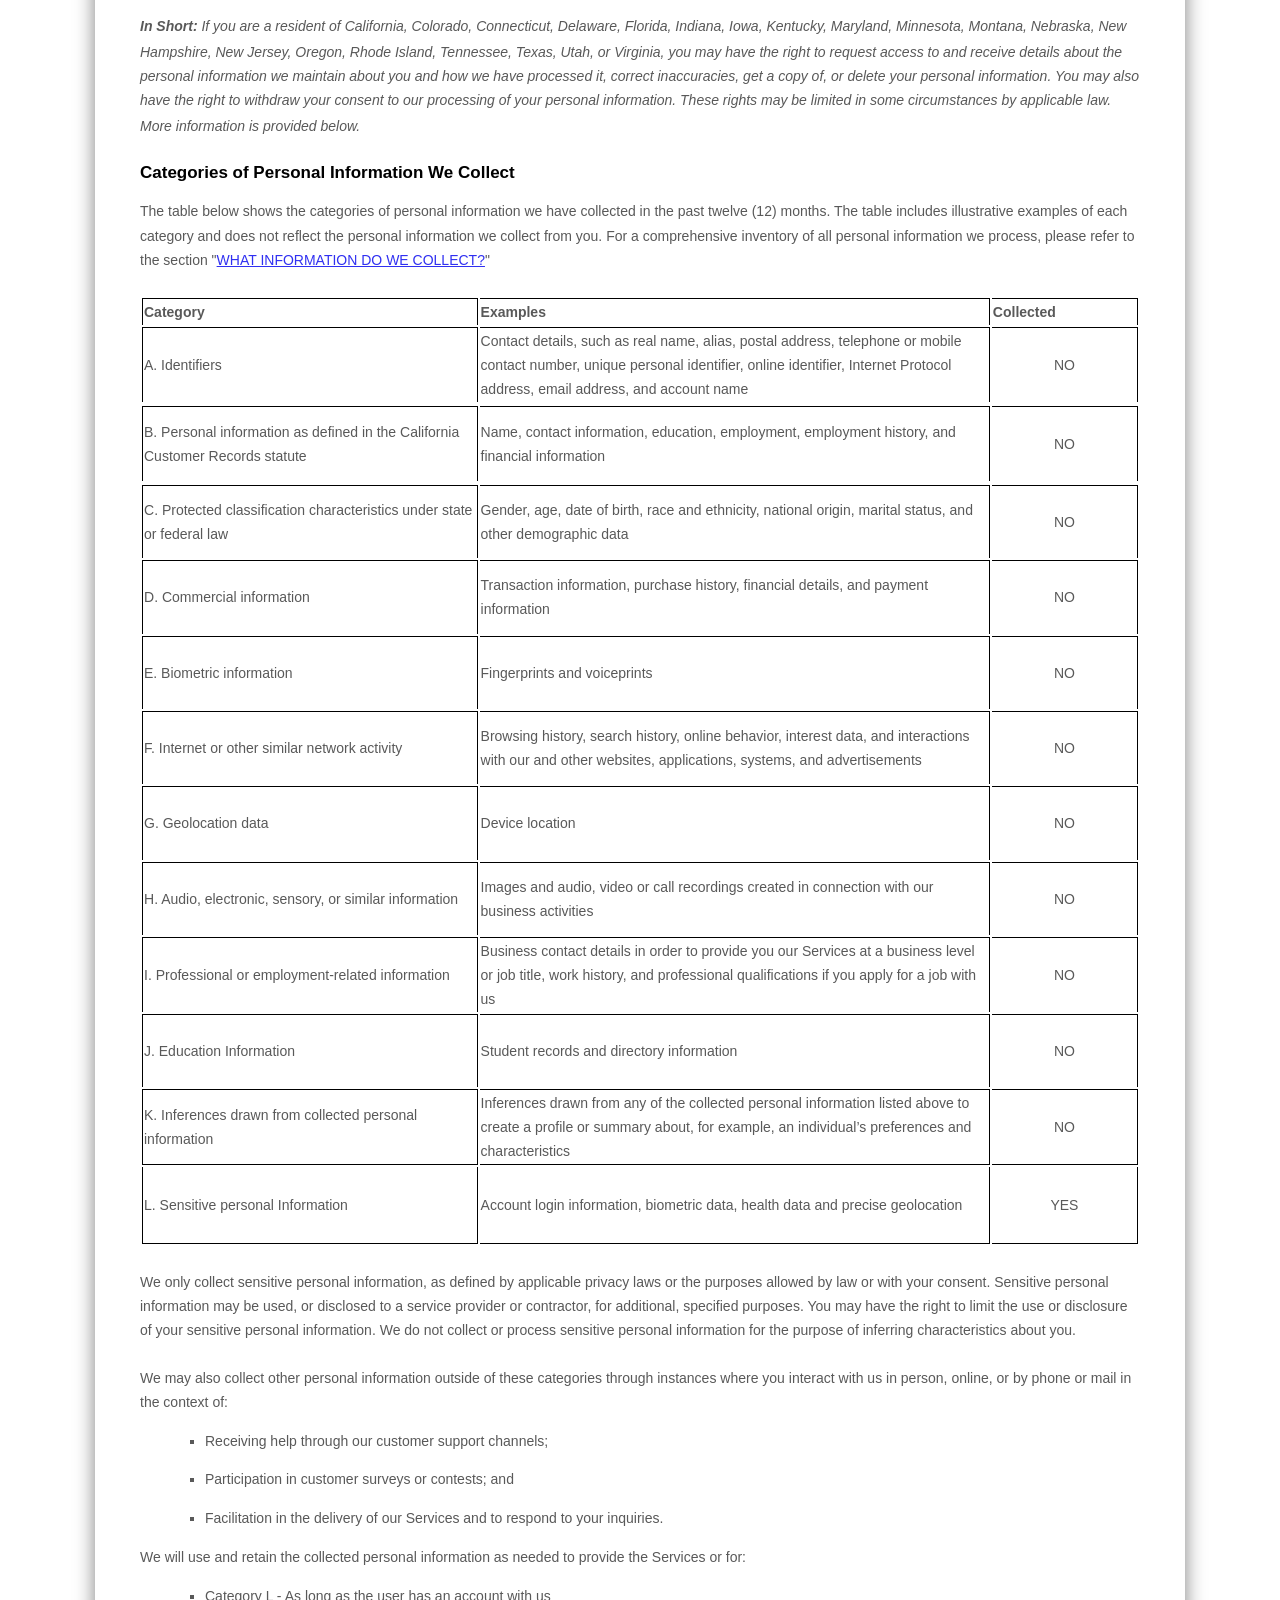
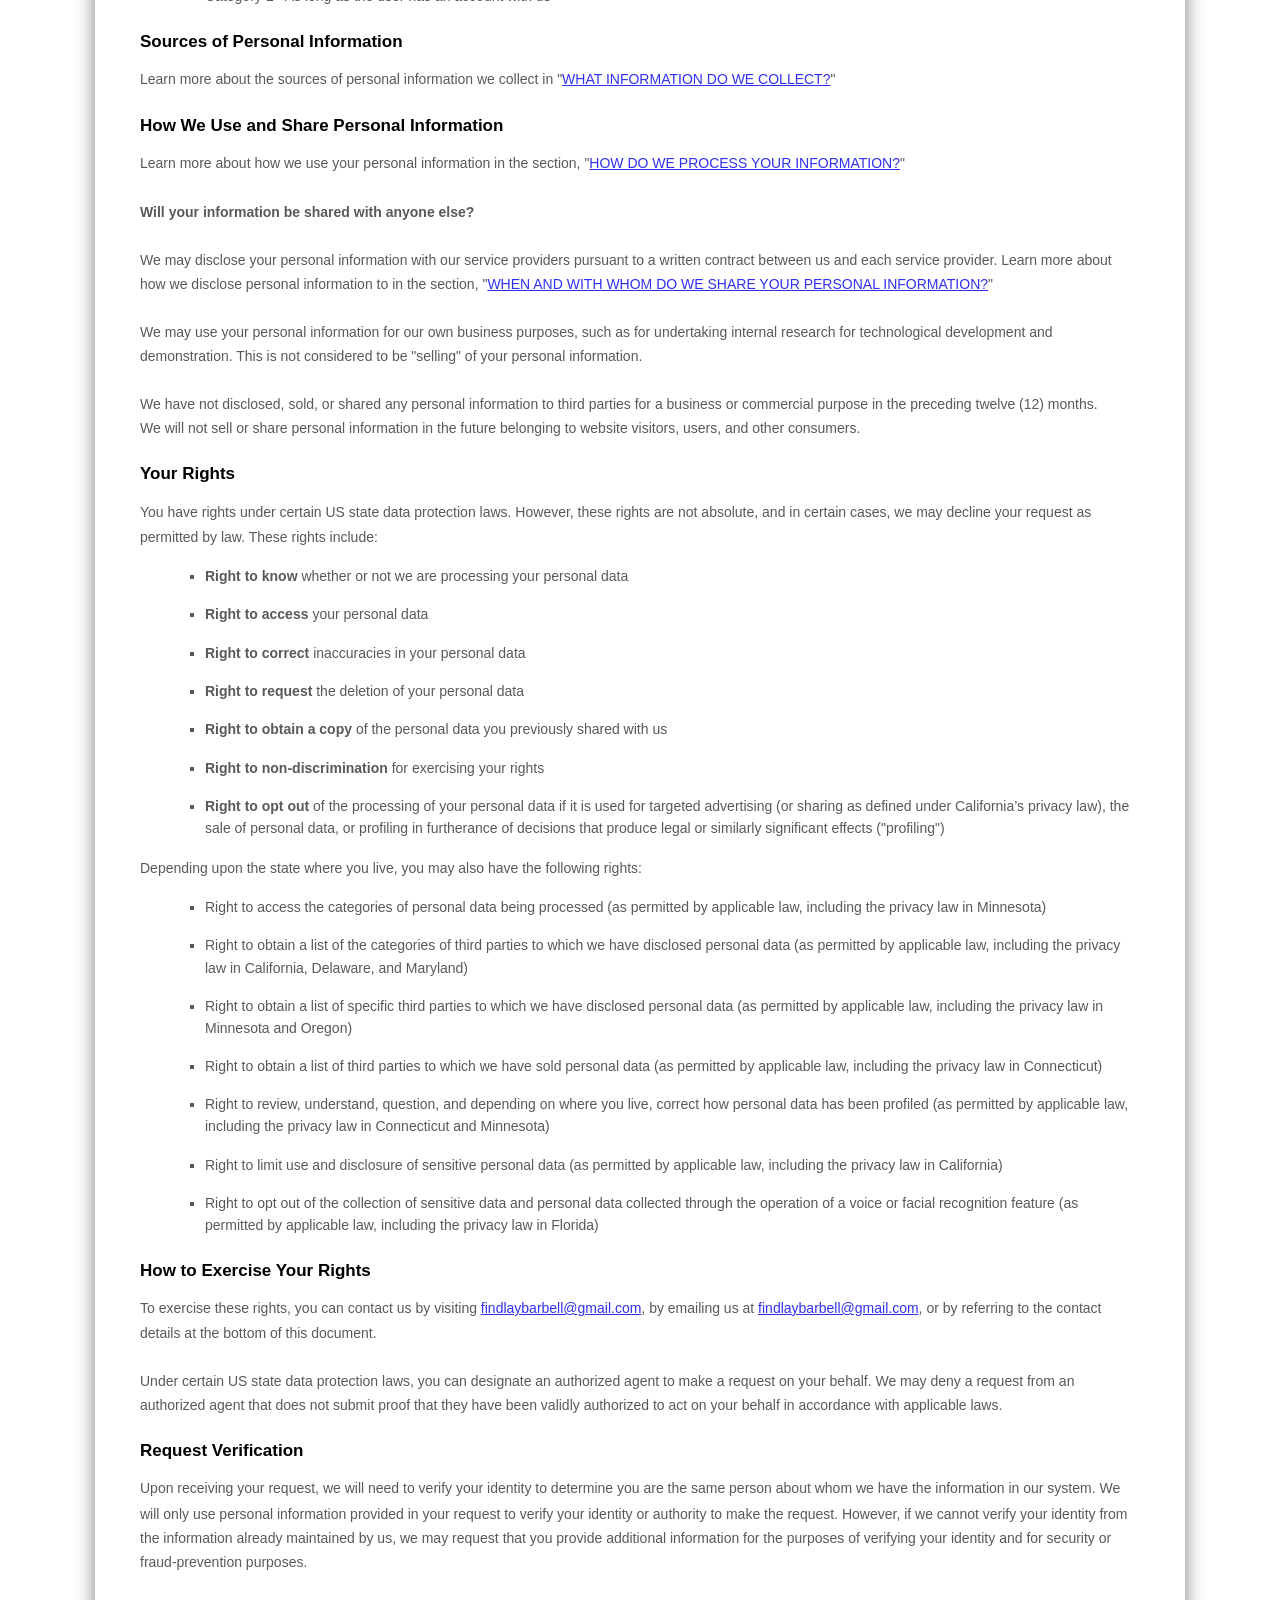
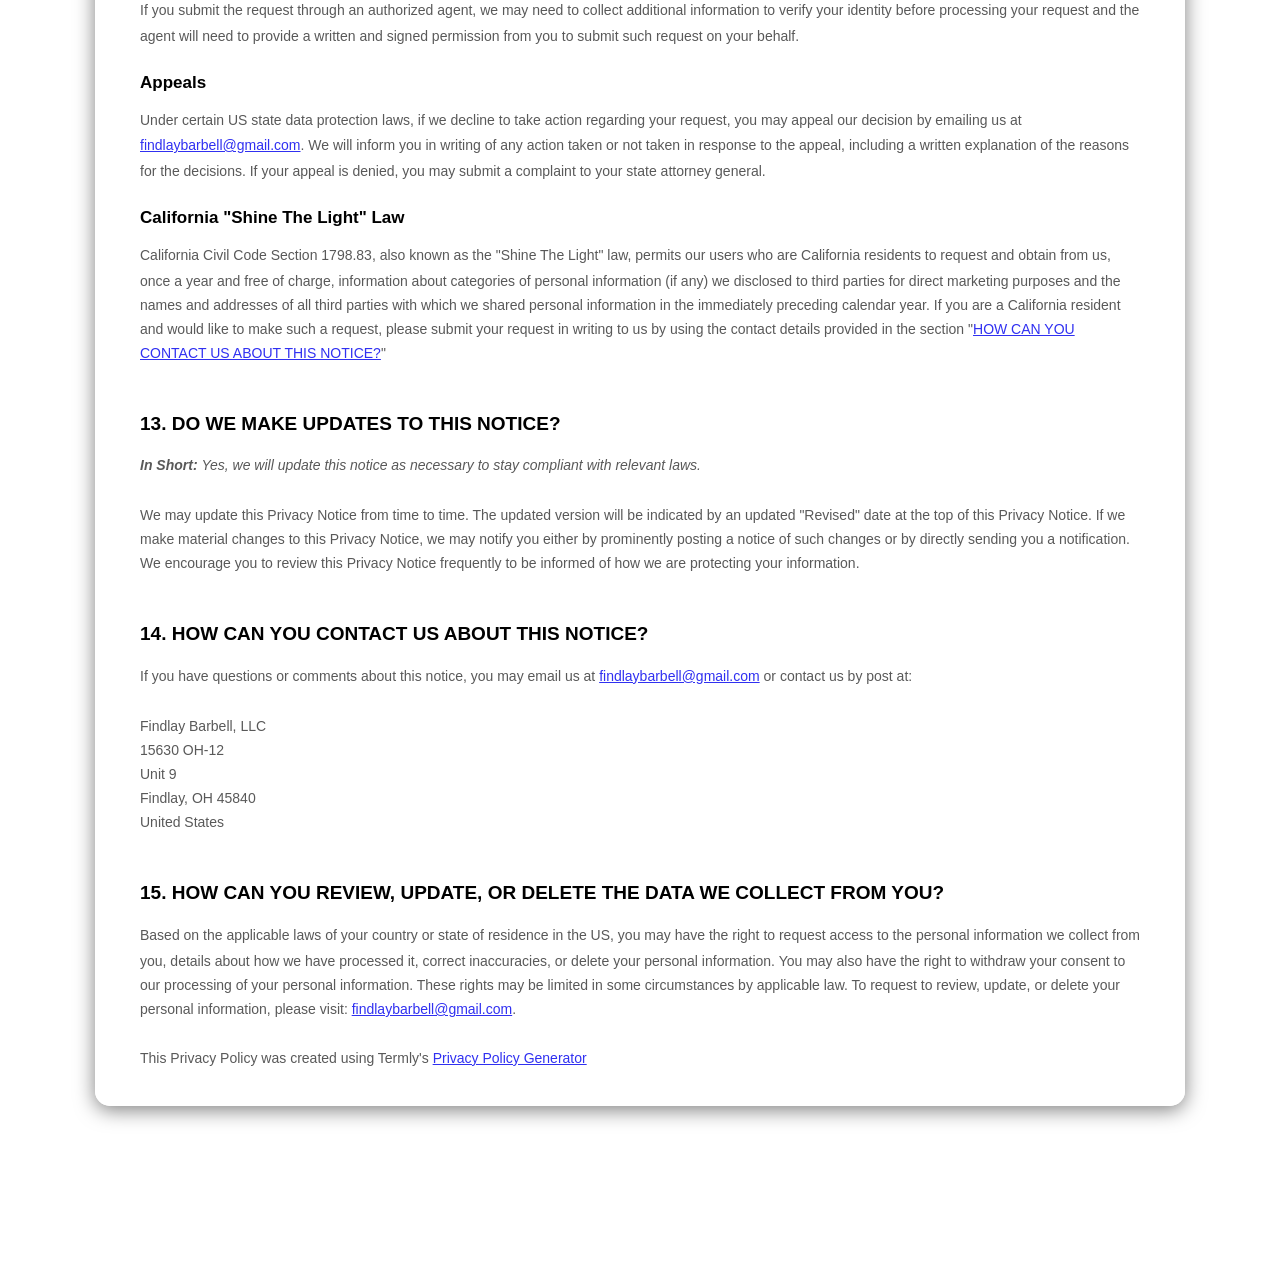
==== commit 7e60bdf6: "Update index.html" ====
--- a/index.html
+++ b/index.html
@@ -37,6 +37,13 @@
               background: rgba(0,0,0,0.6); 
               z-index: -1; 
             }
+
+            .title {
+              font-family: 'Oswald', sans-serif; 
+              font-size: 2rem;
+              font-weight: 900;
+              color: #EE7624;
+            }
             
             .topbar {
               display: flex;
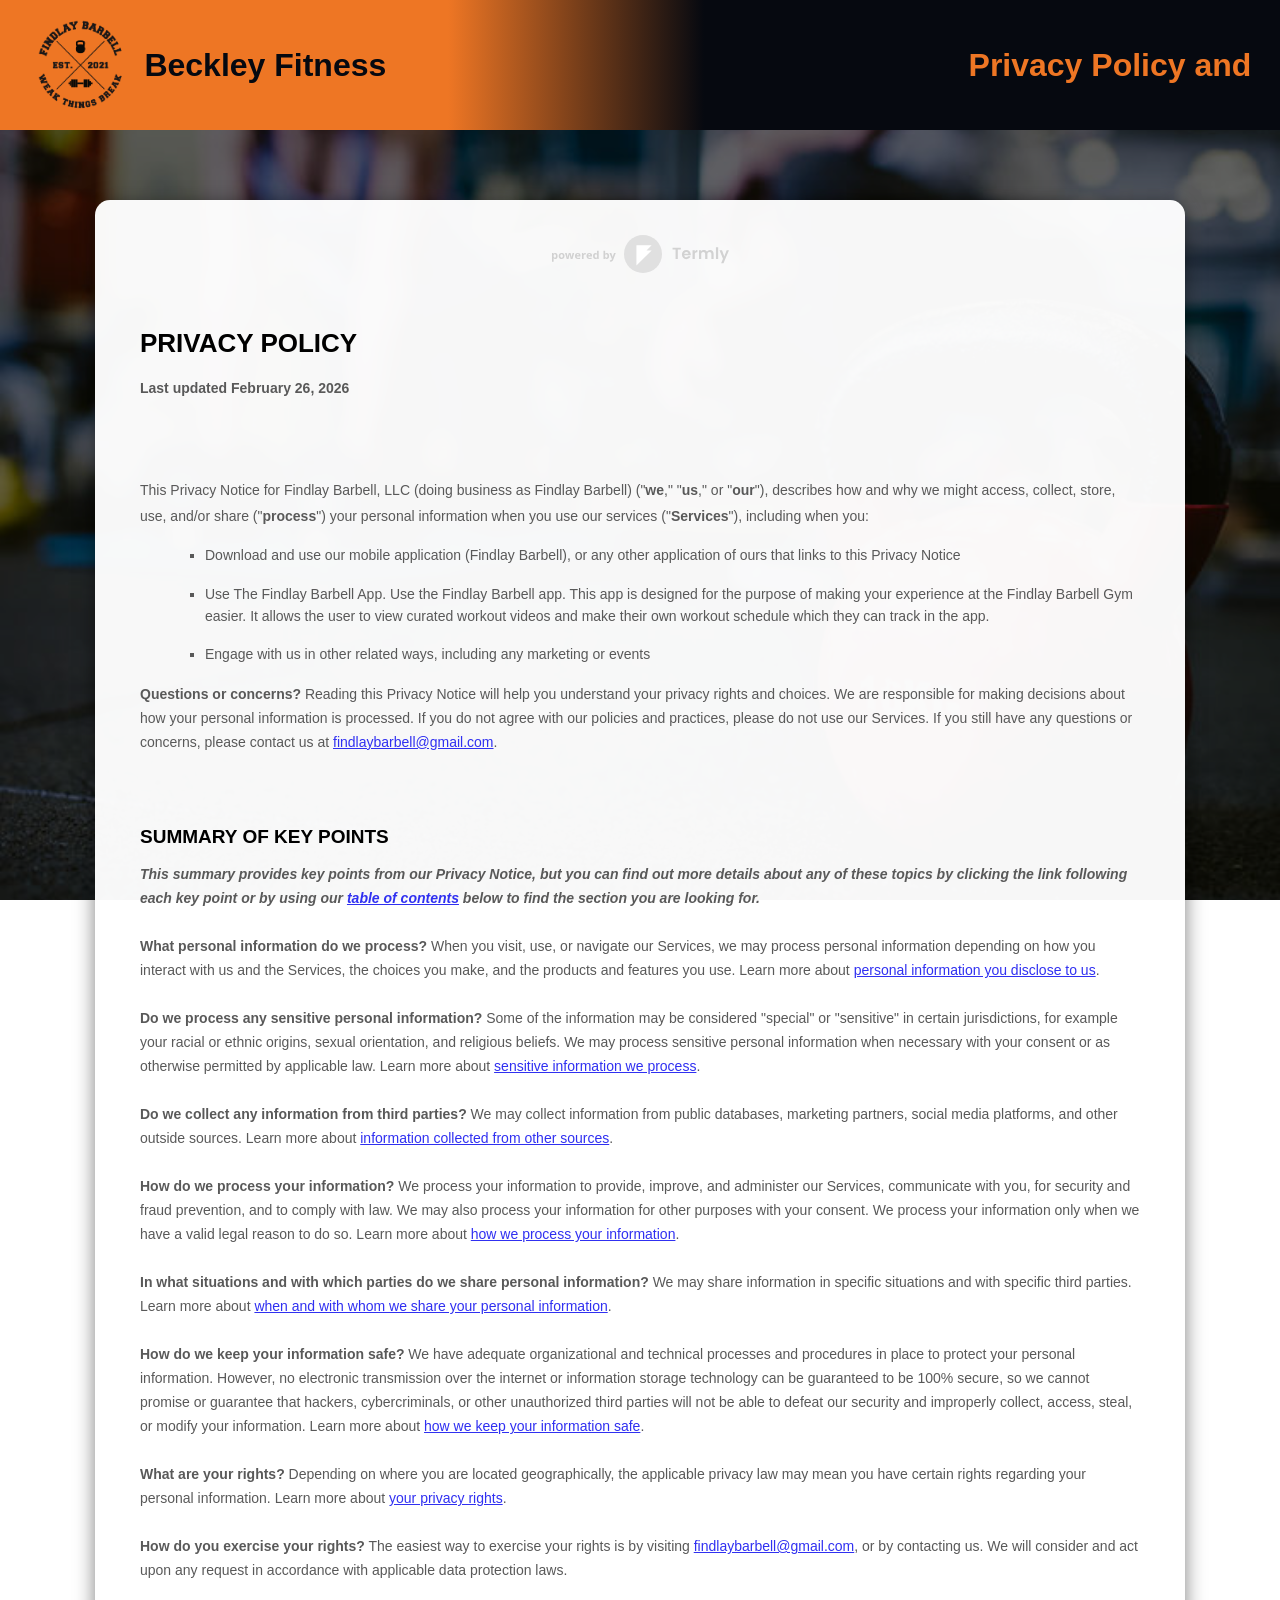
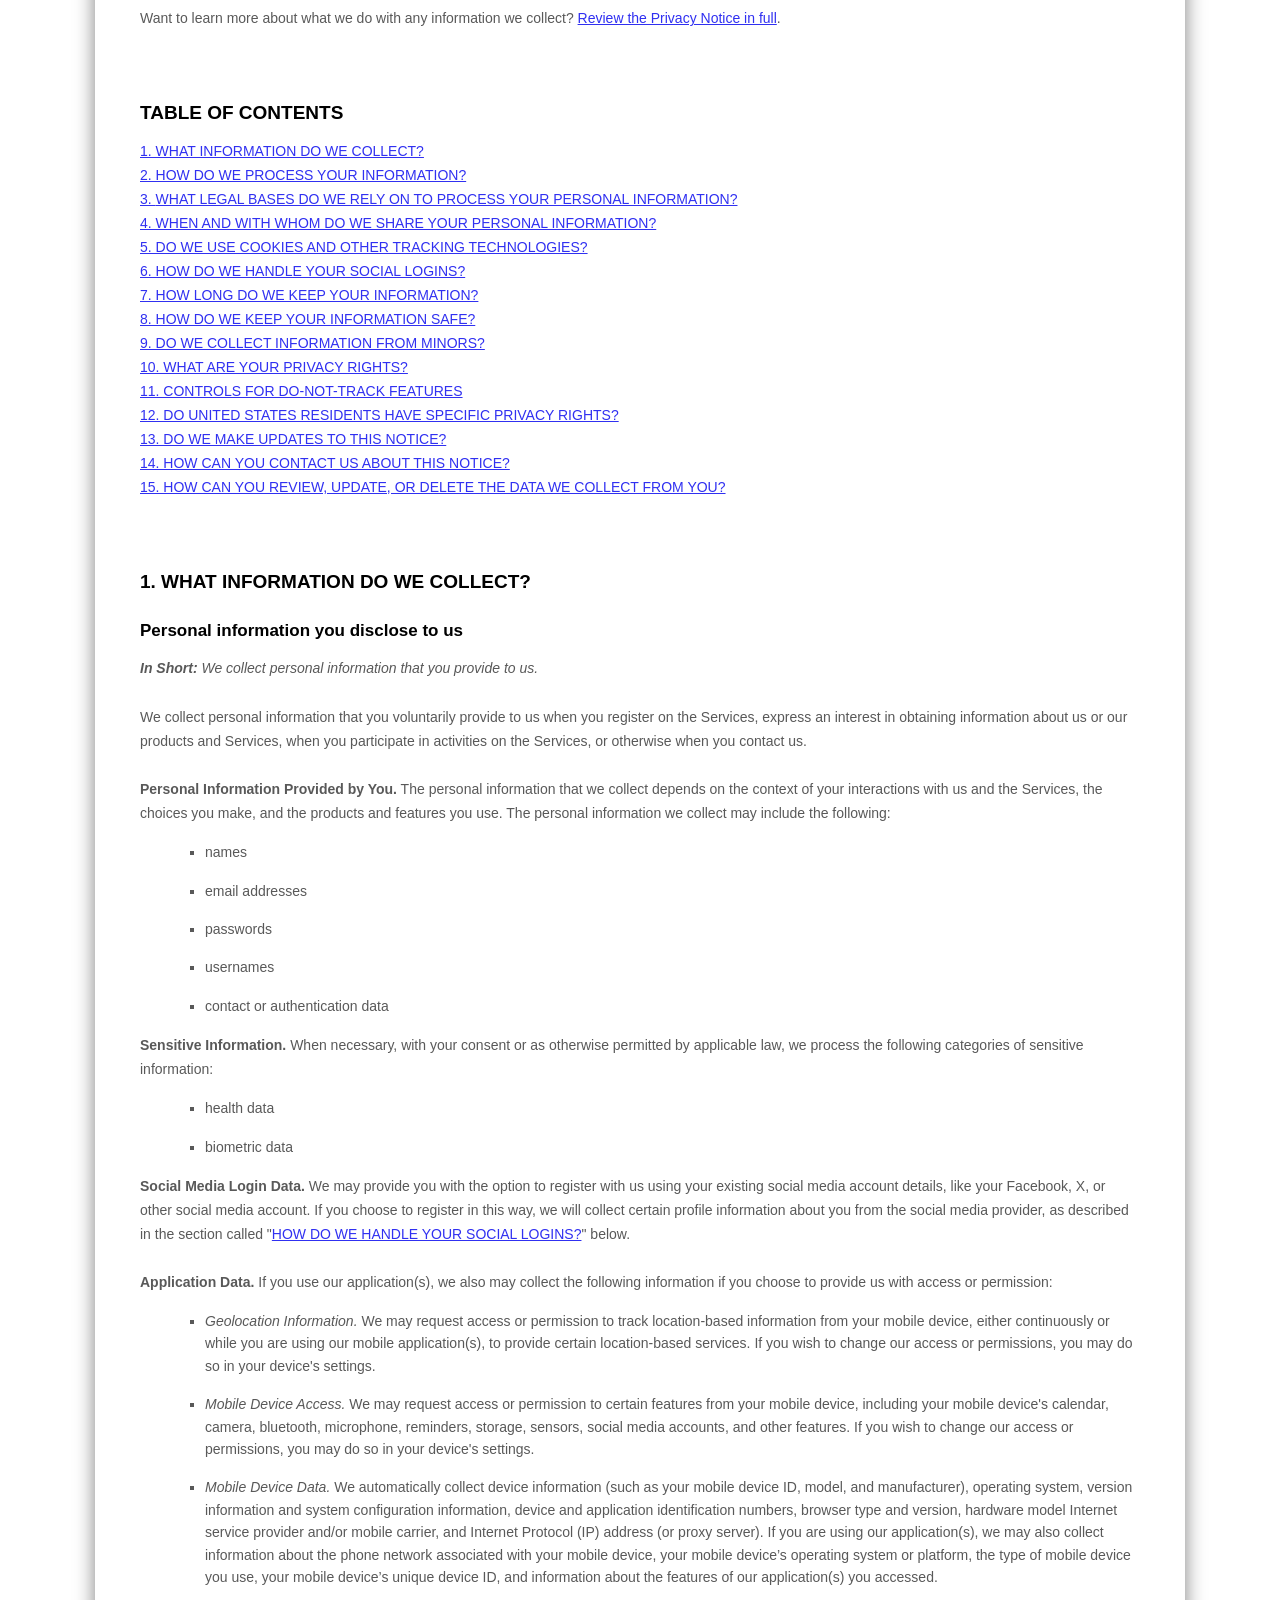
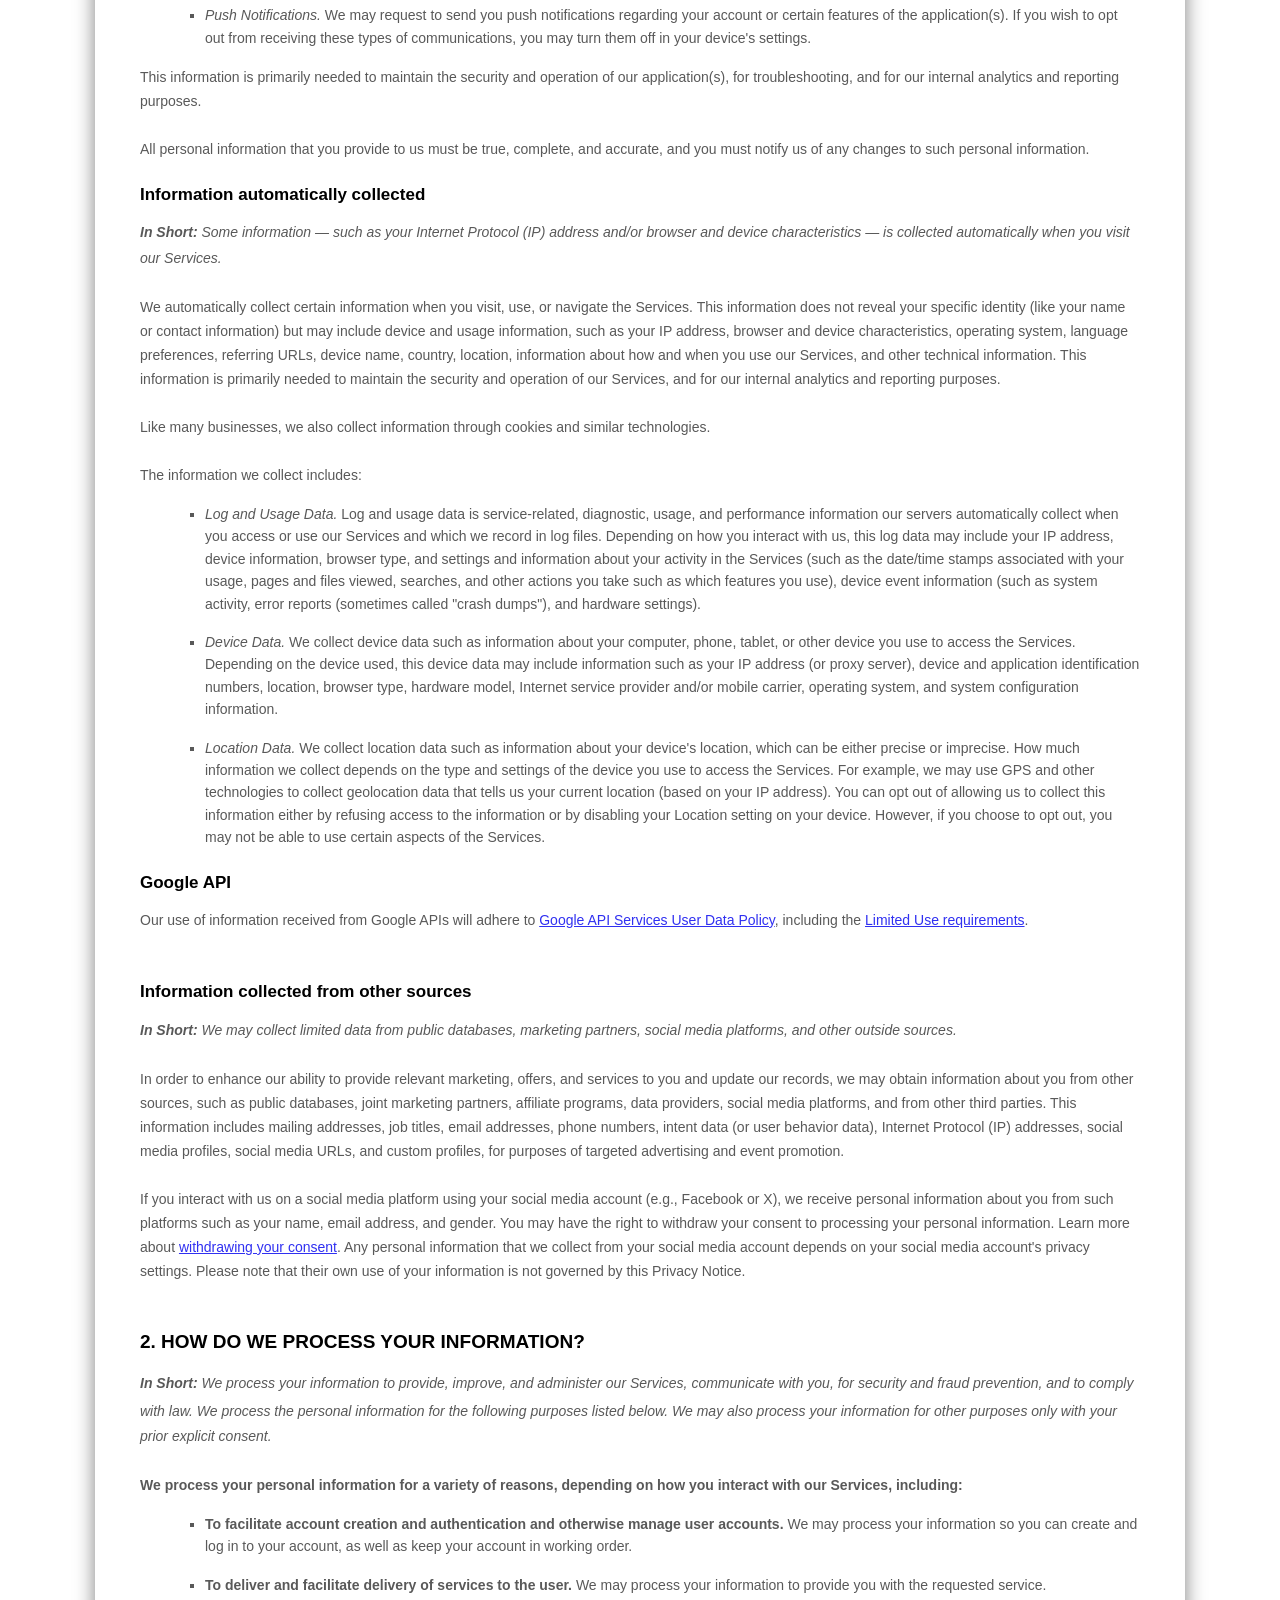
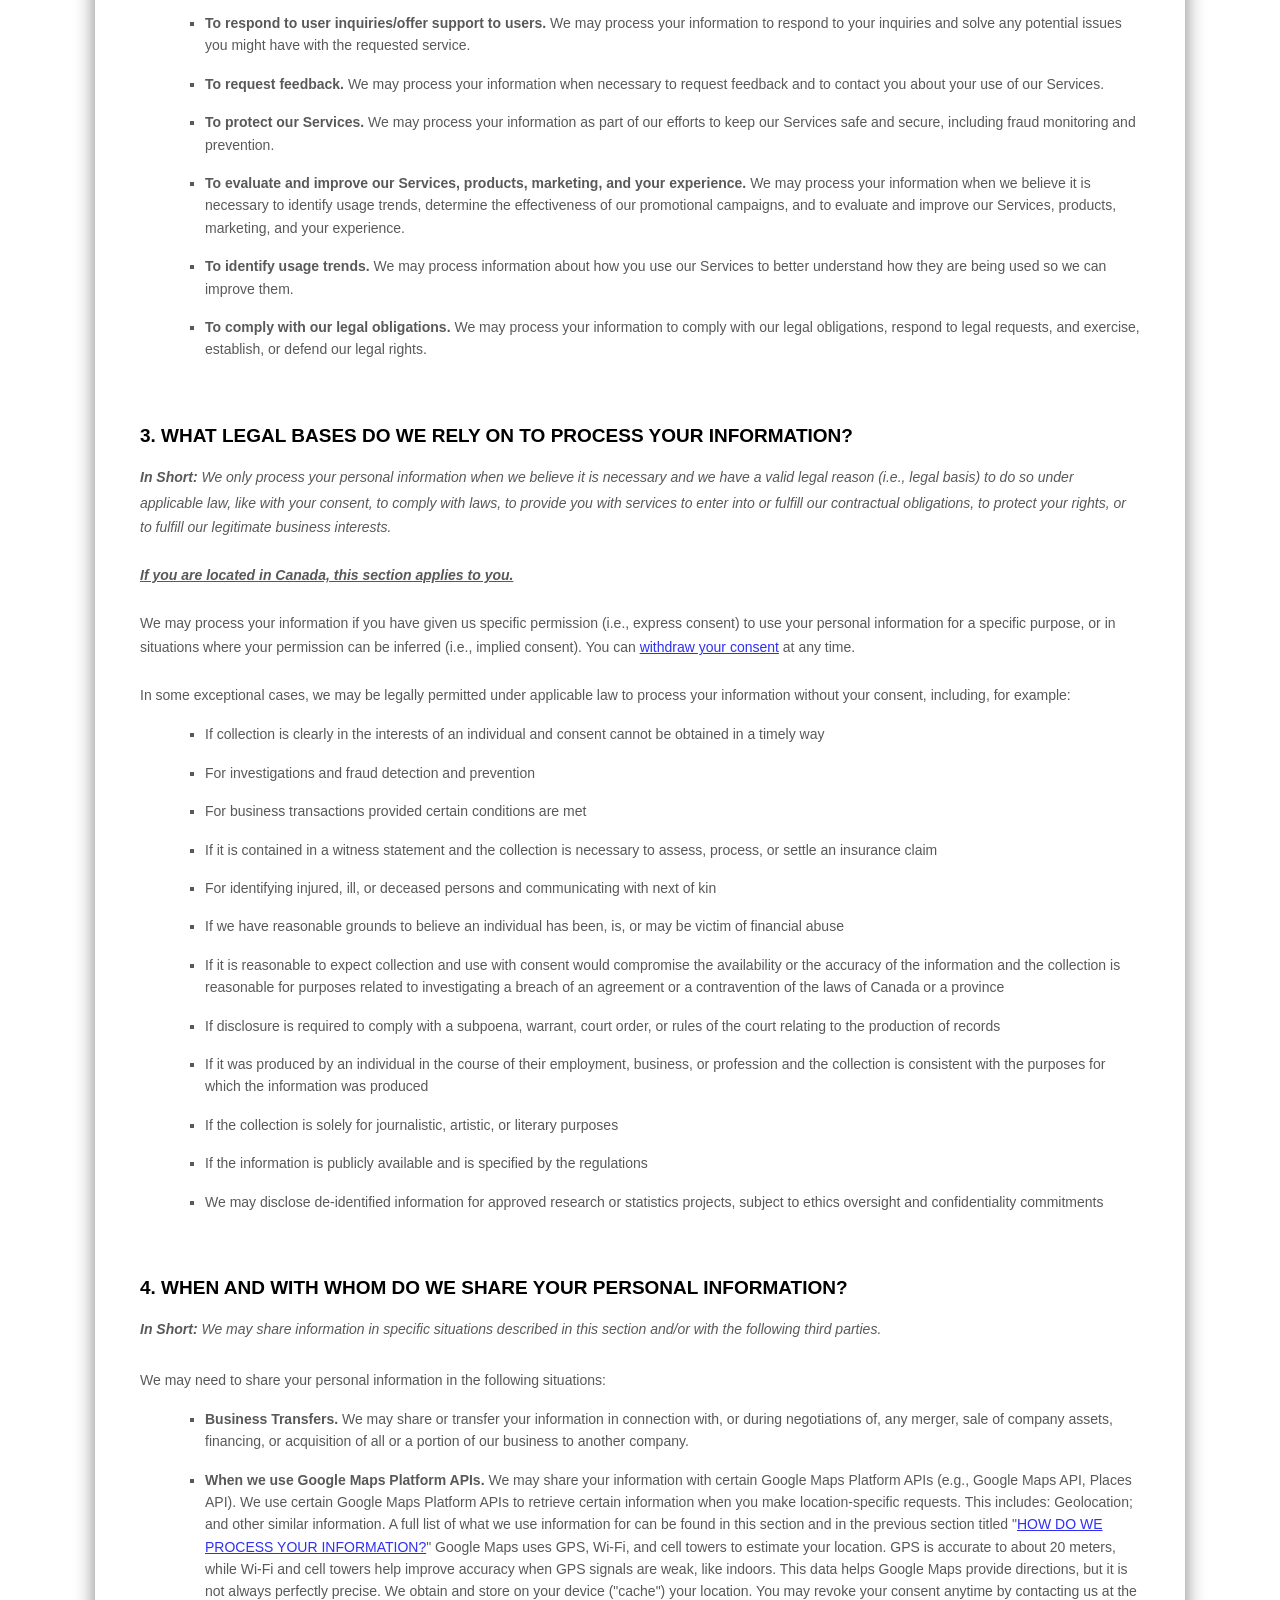
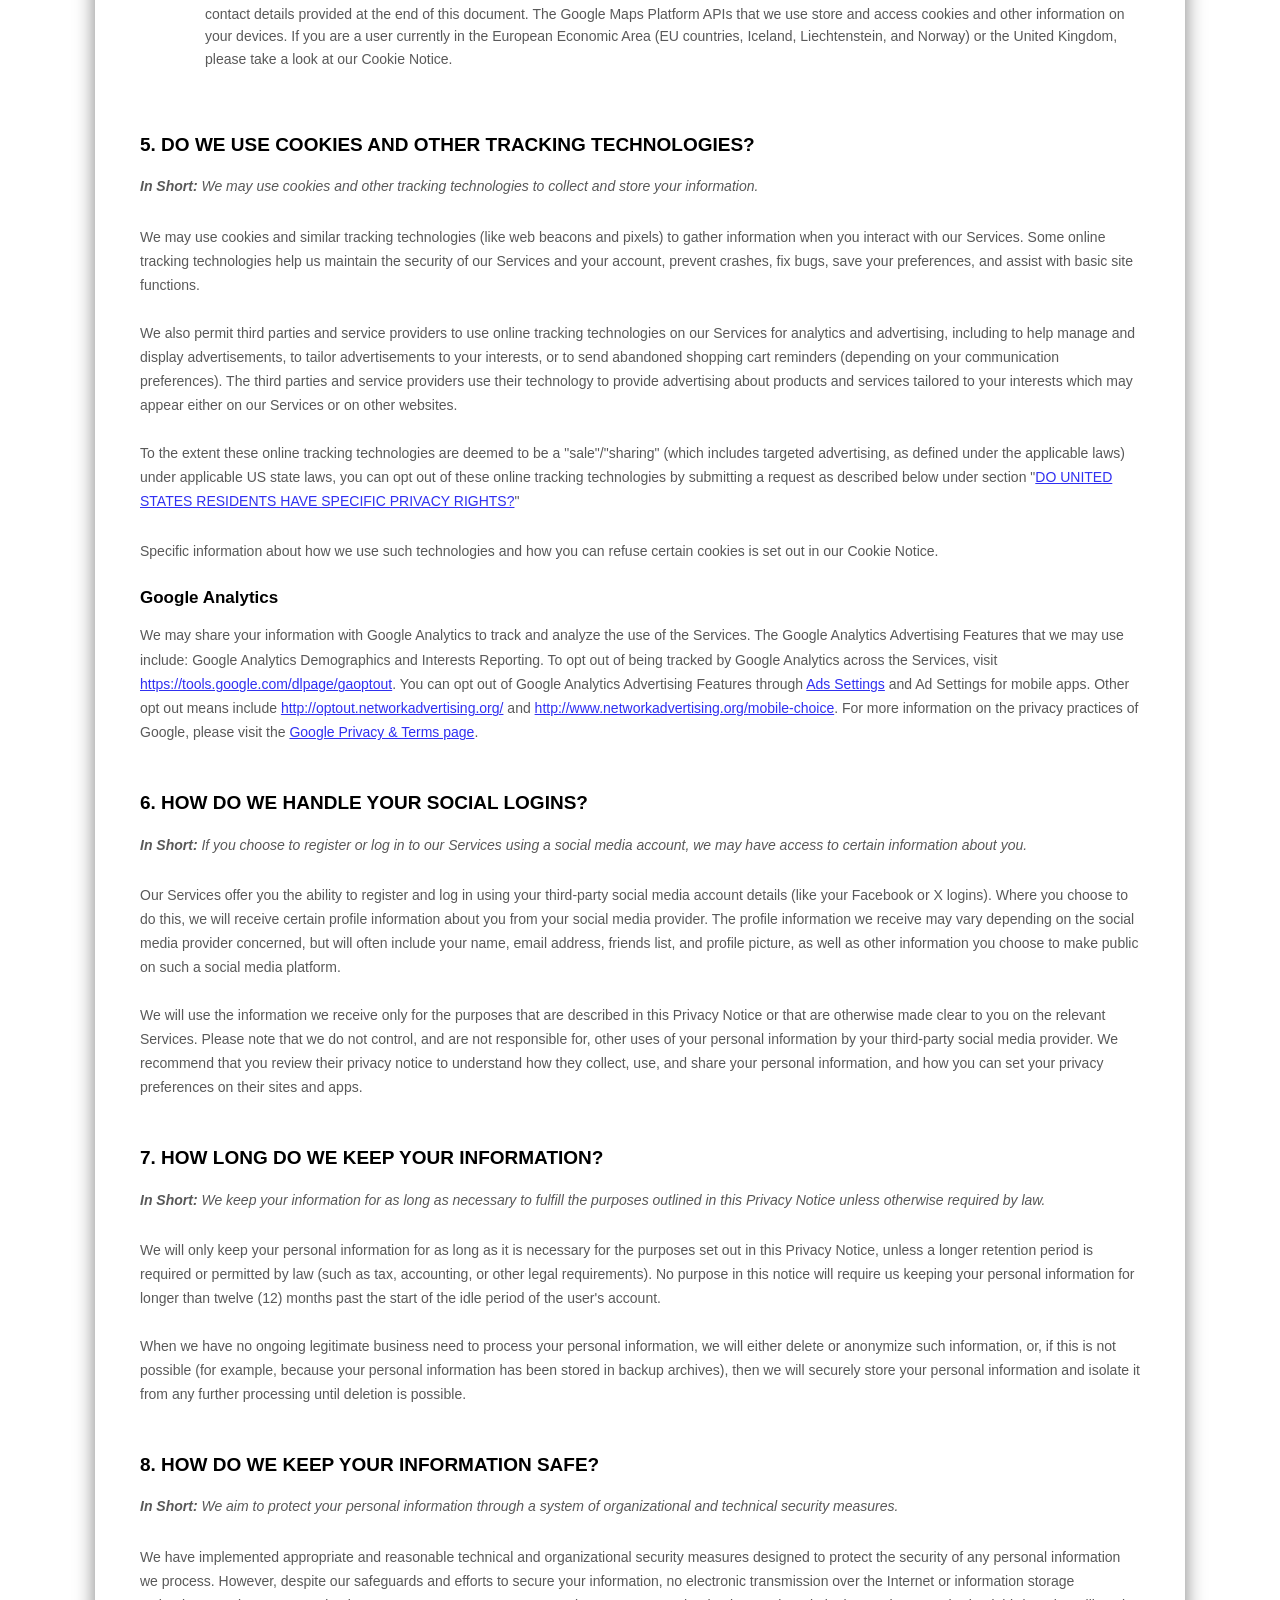
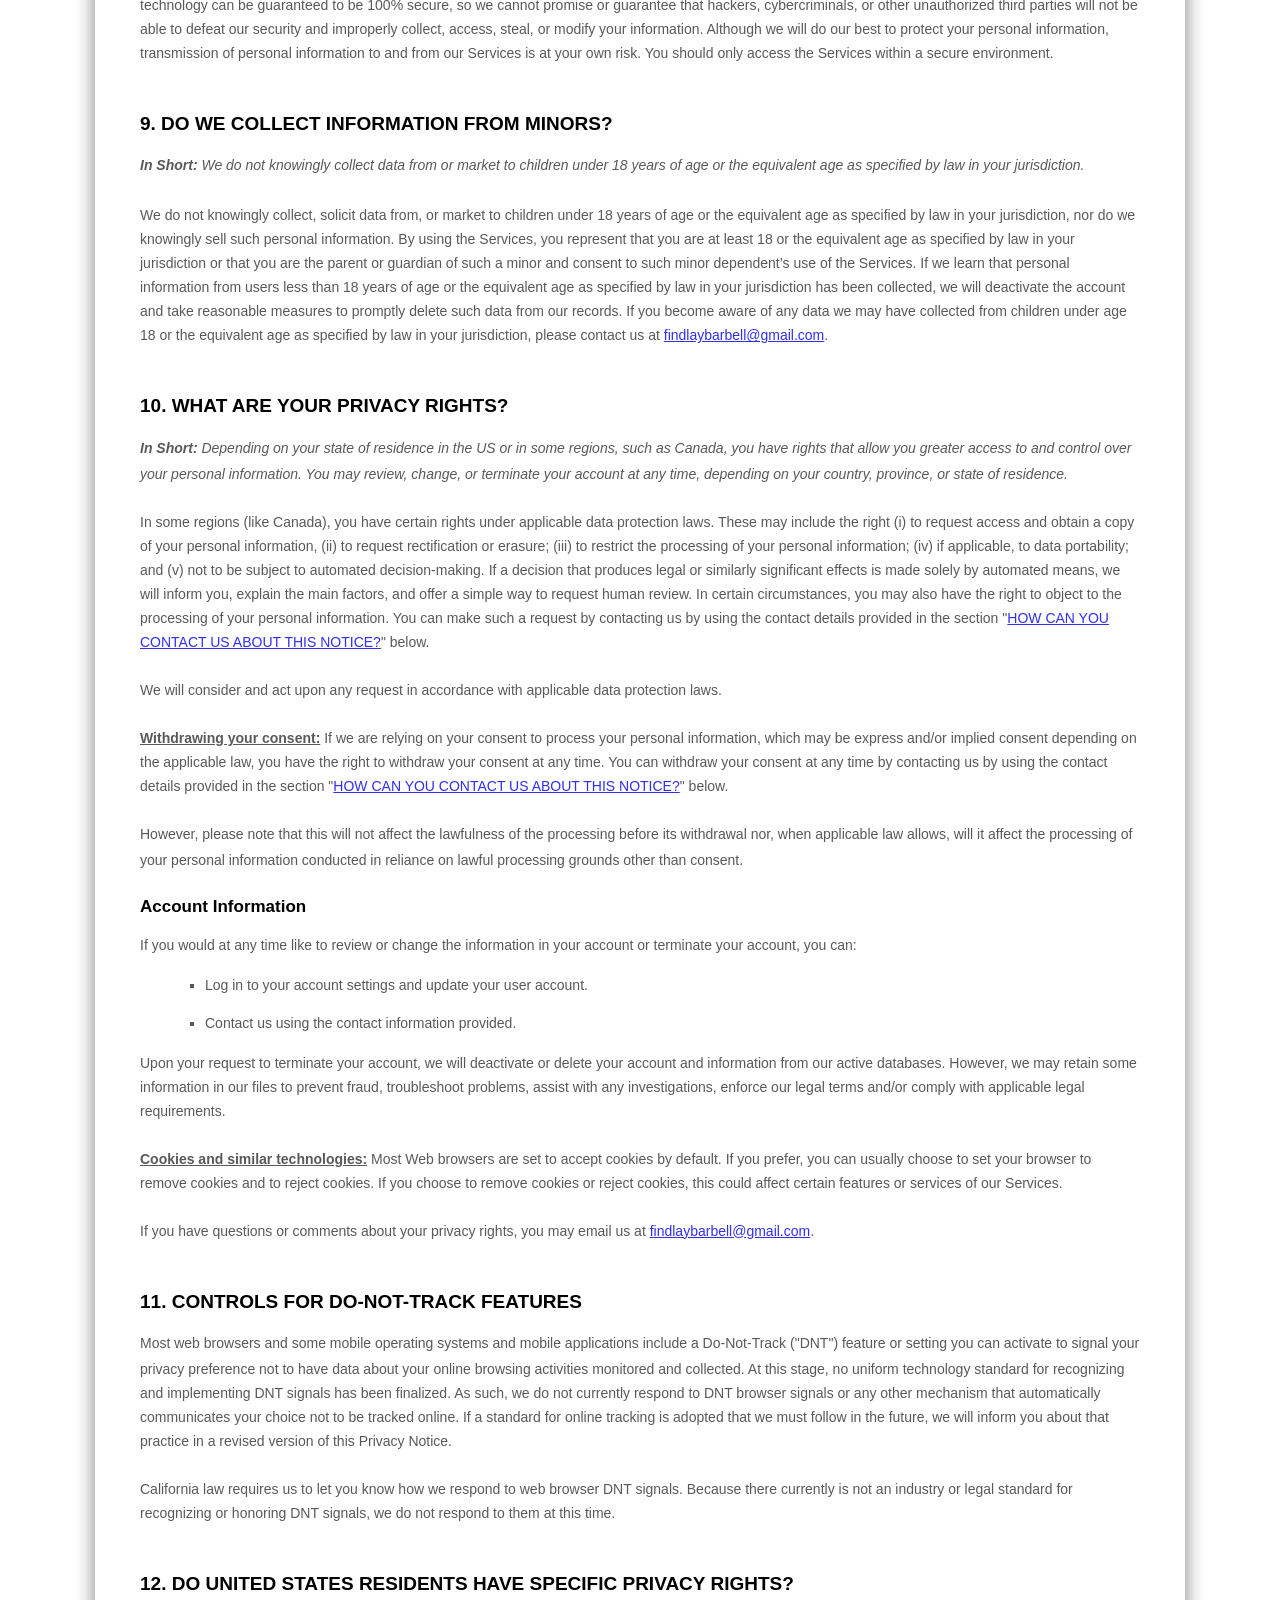
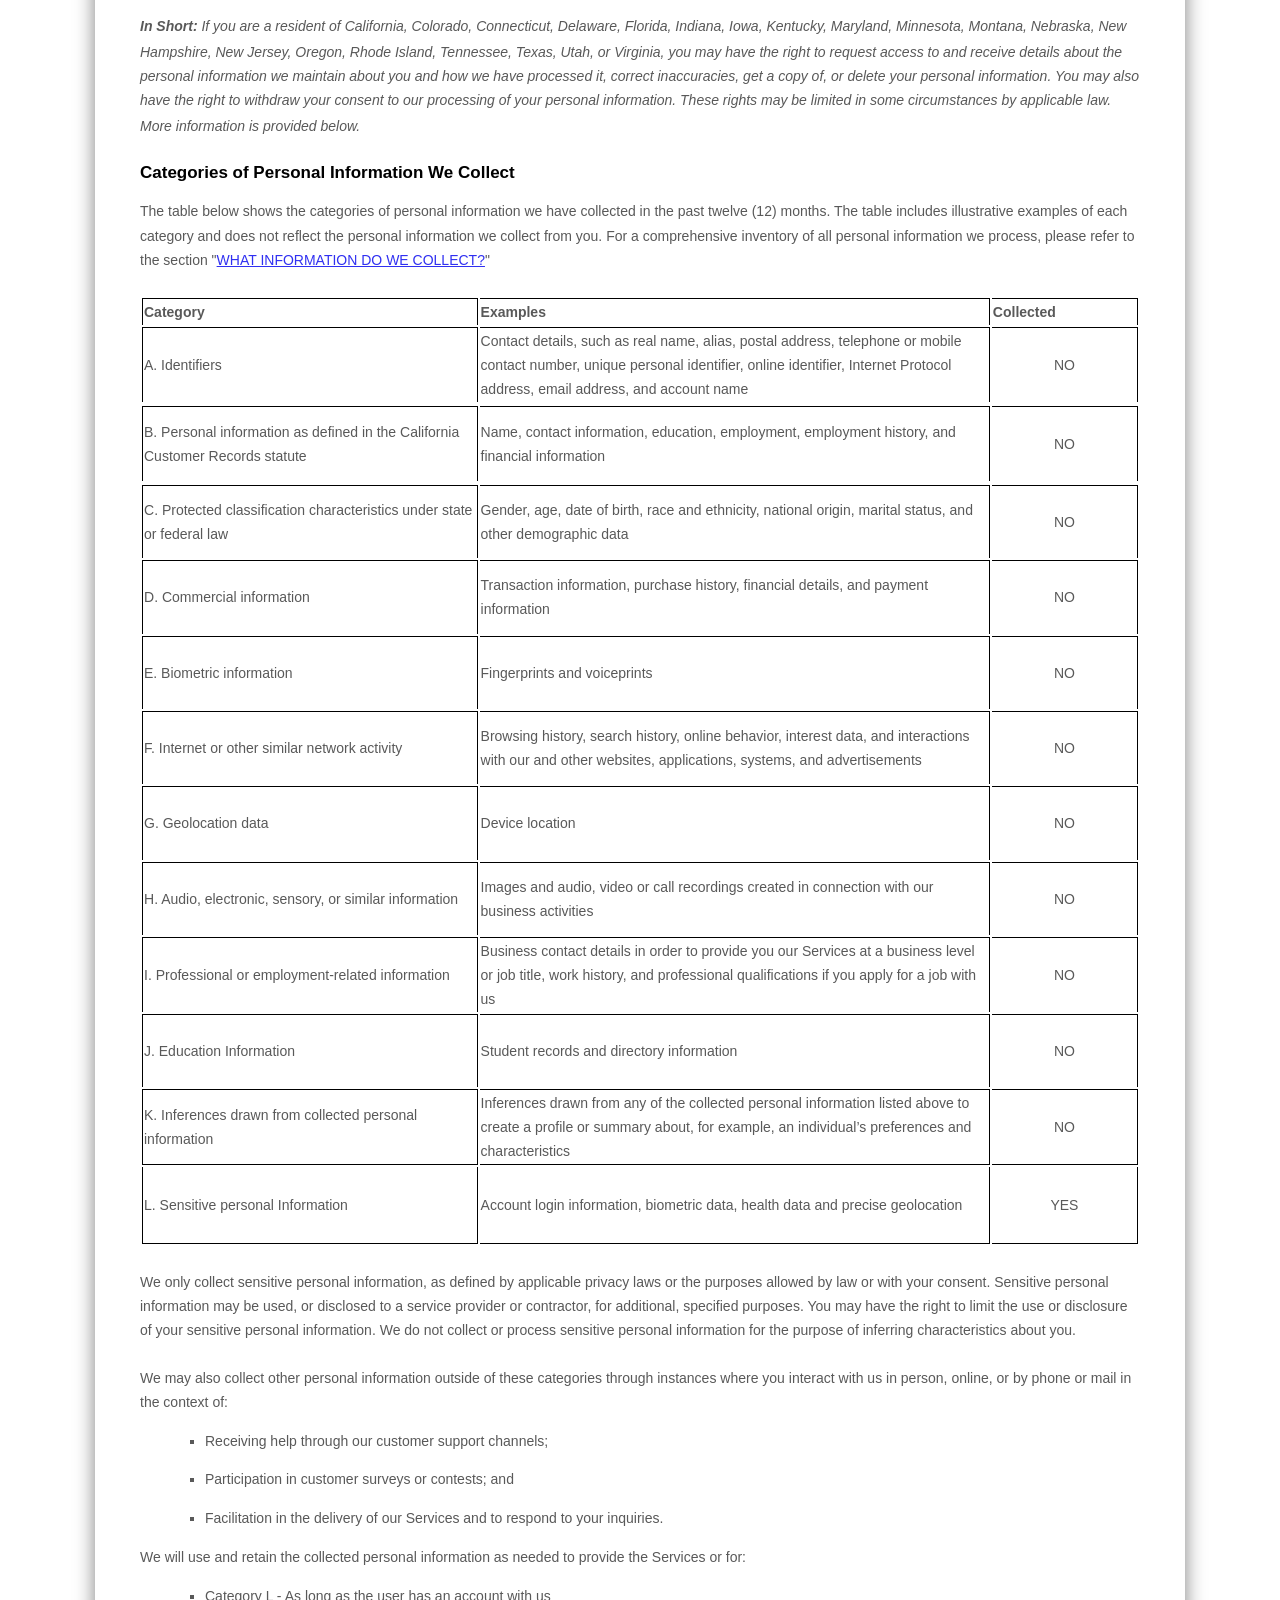
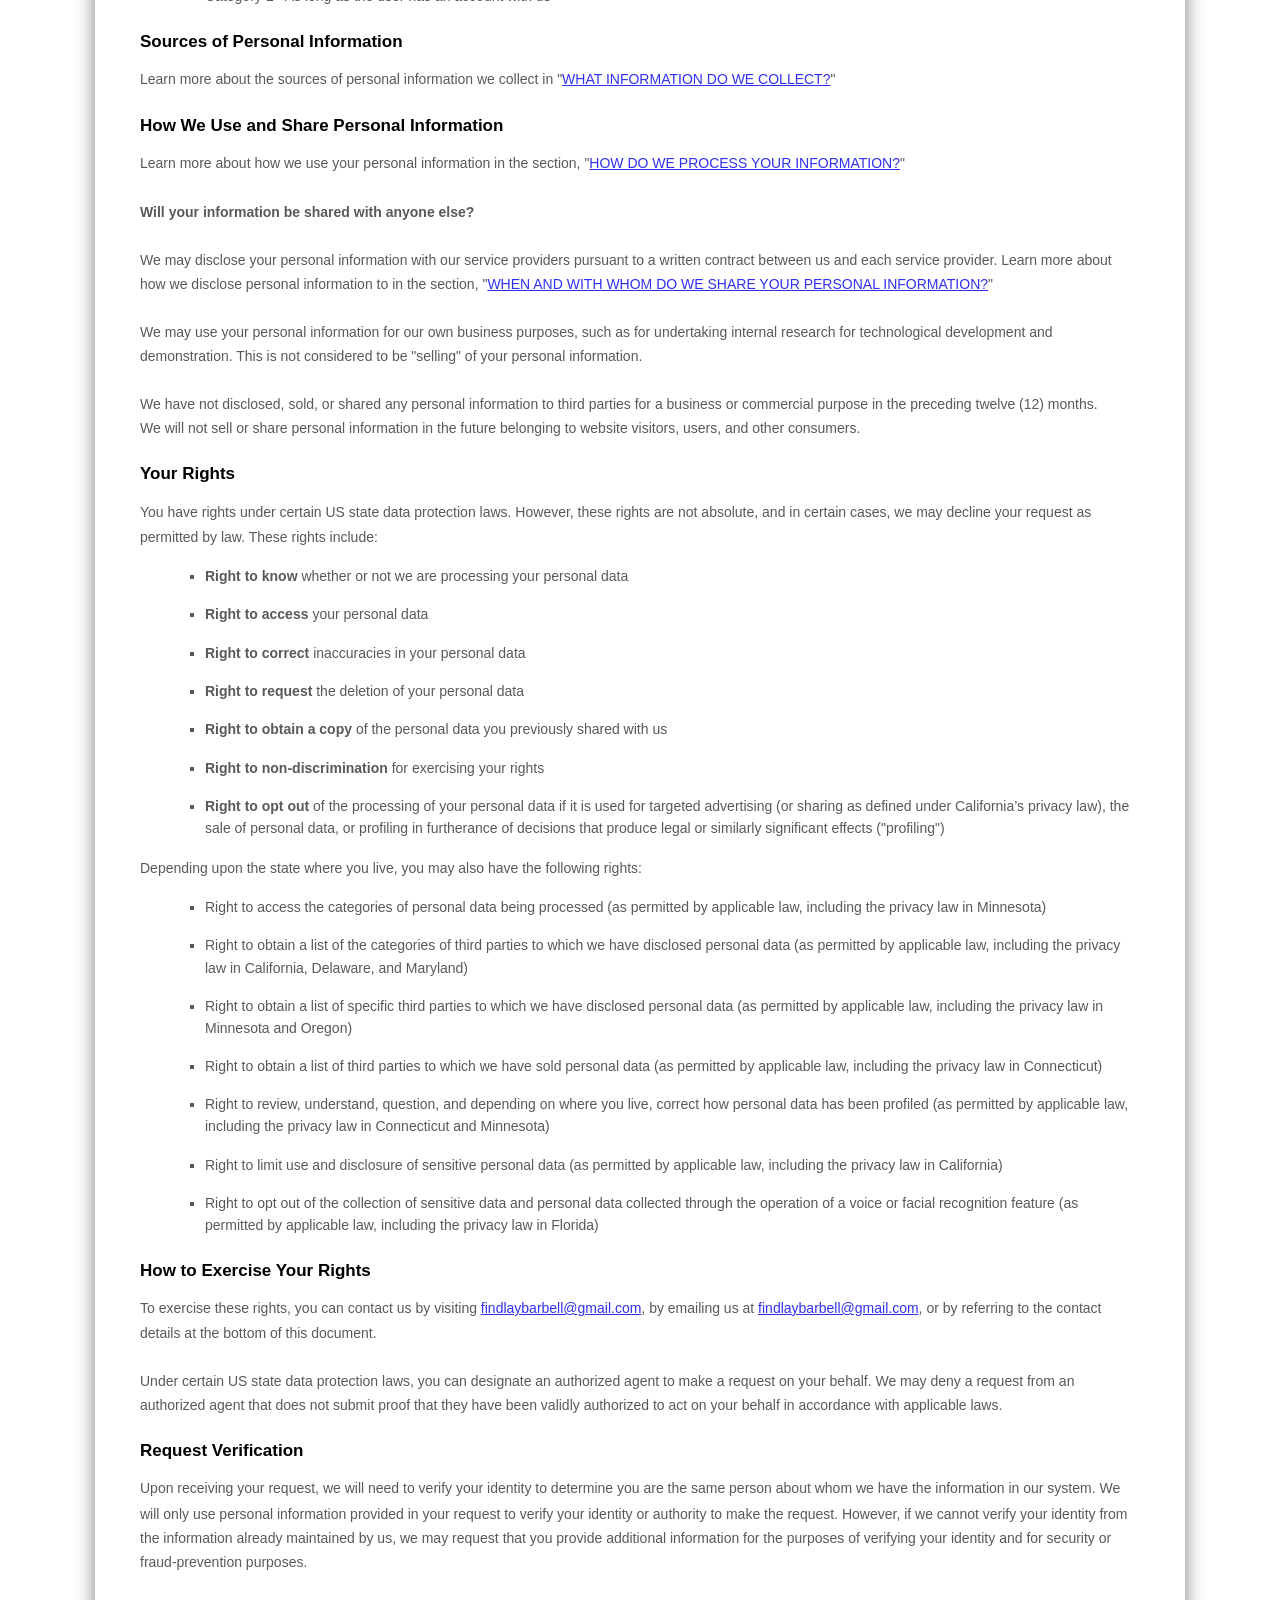
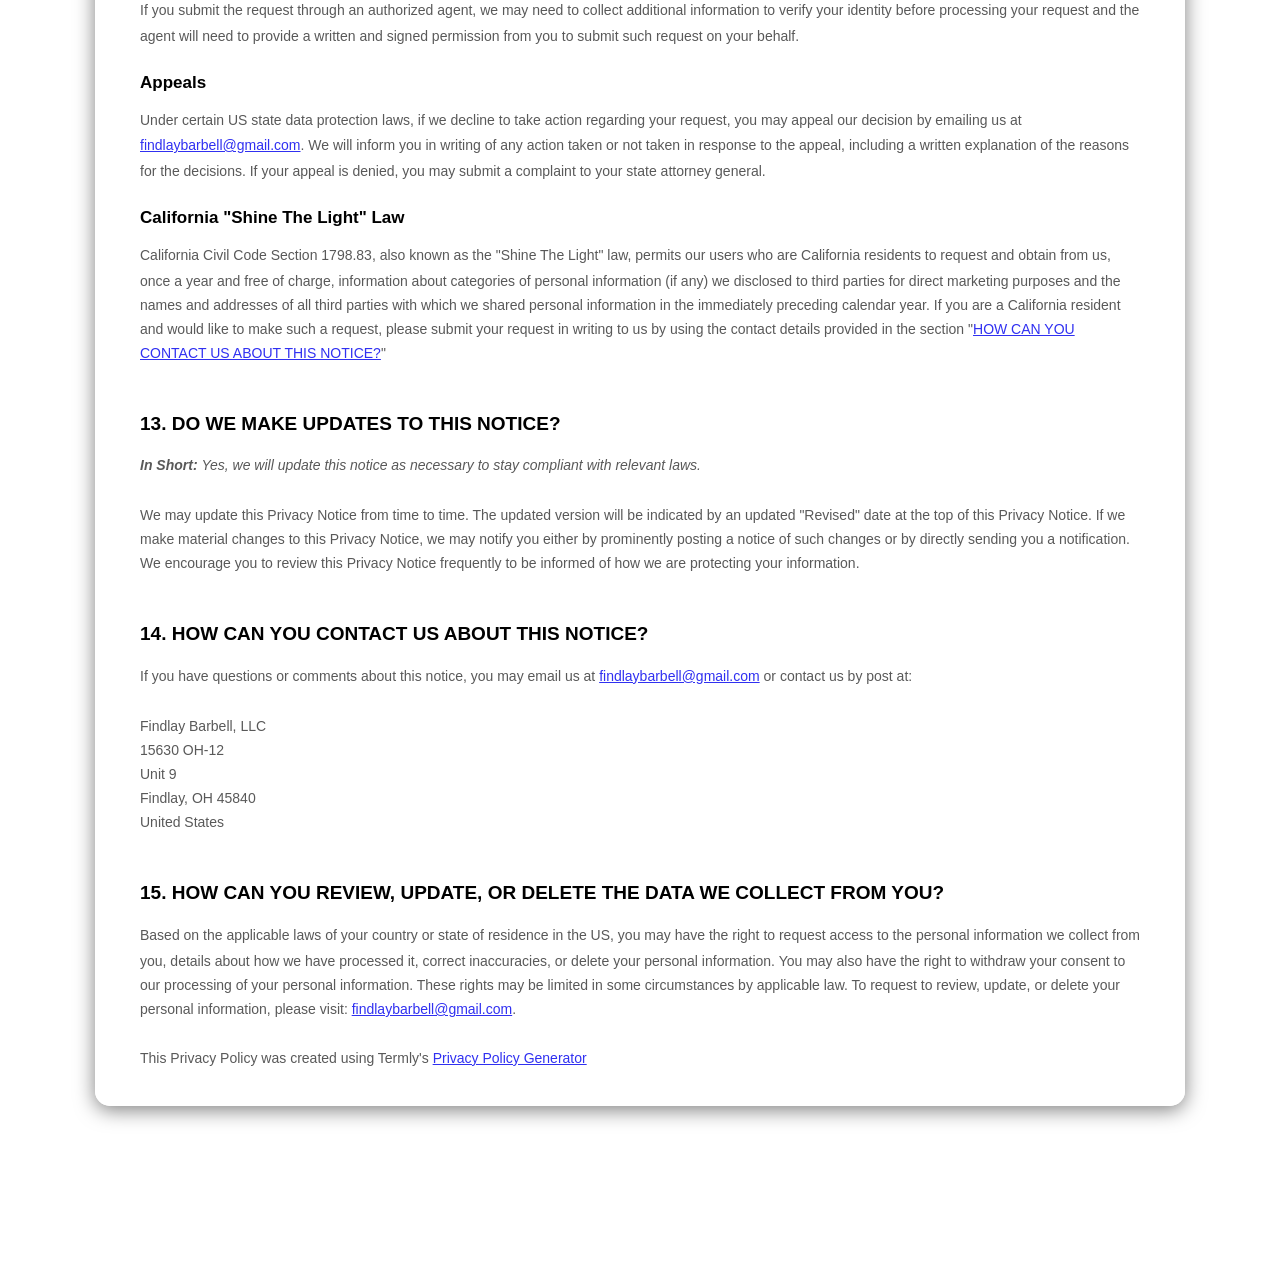
==== commit 3a1e2290: "Update index.html" ====
--- a/index.html
+++ b/index.html
@@ -23,7 +23,7 @@
               left: 0;
               width: 100%;
               height: 100%;
-              background: url('..gym3.png') no-repeat center center fixed;
+              background: url('gym3.png') no-repeat center center fixed;
               background-size: cover;
               z-index: -2;
             }
@@ -42,7 +42,7 @@
               font-family: 'Oswald', sans-serif; 
               font-size: 2rem;
               font-weight: 900;
-              color: #EE7624;
+              color: #060910;
             }
             
             .topbar {
@@ -57,7 +57,7 @@
               width: auto;
               margin-right: 15px;
             }
-            .topbar .title {
+            .topbar{
               font-family: 'Oswald', sans-serif; 
               font-size: 2rem;
               font-weight: 900;
